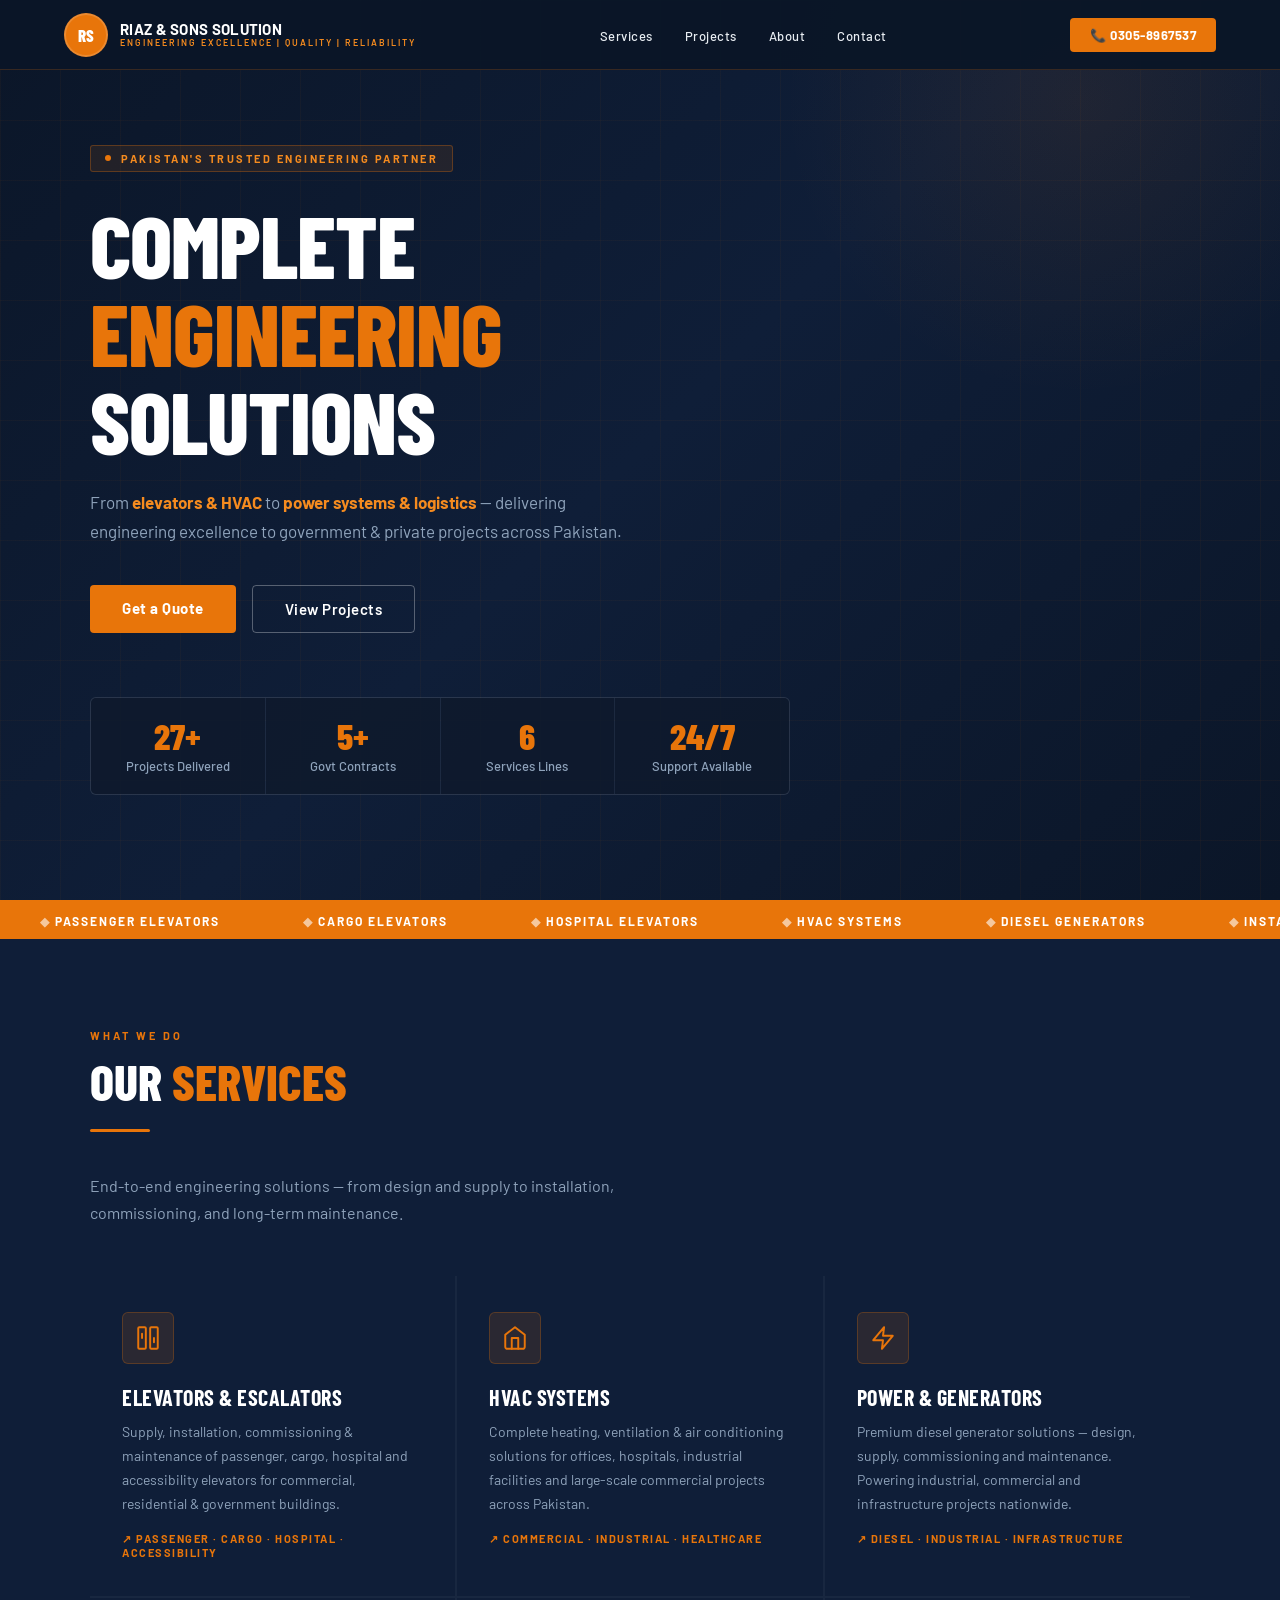
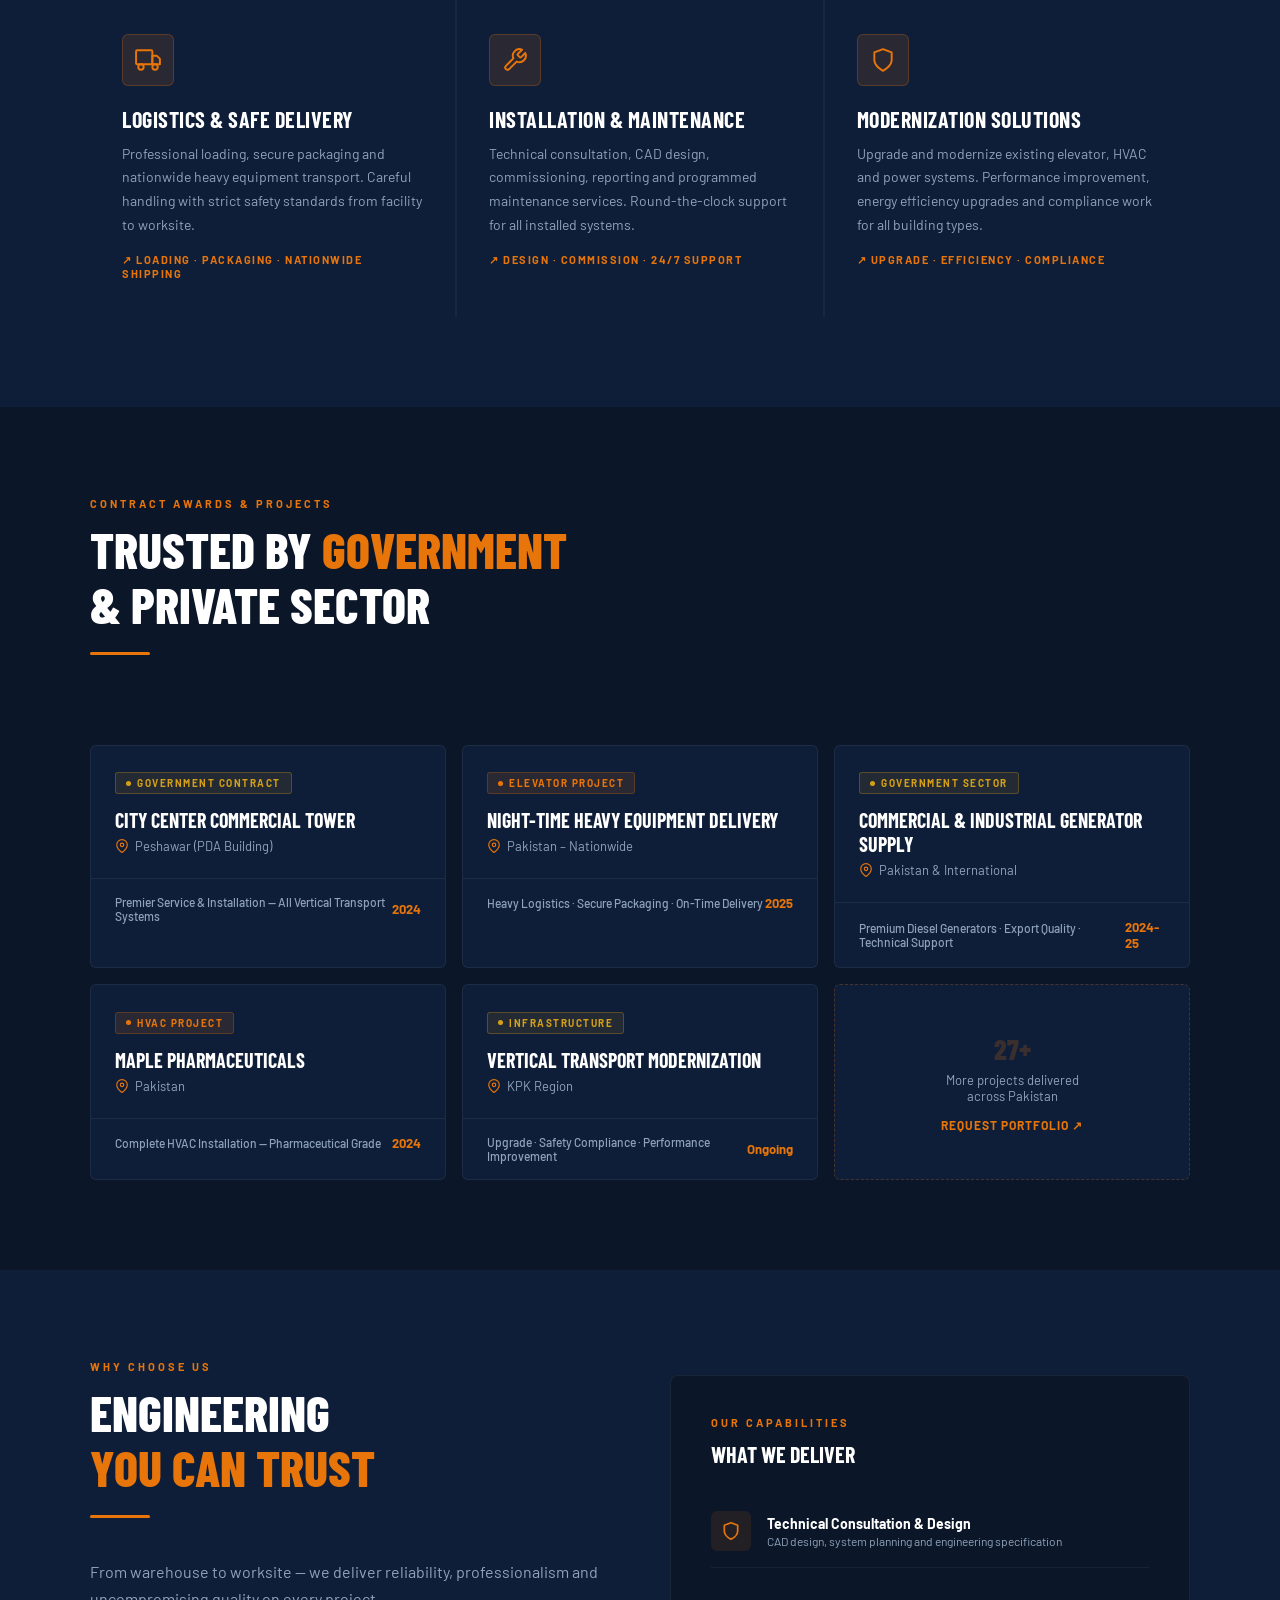
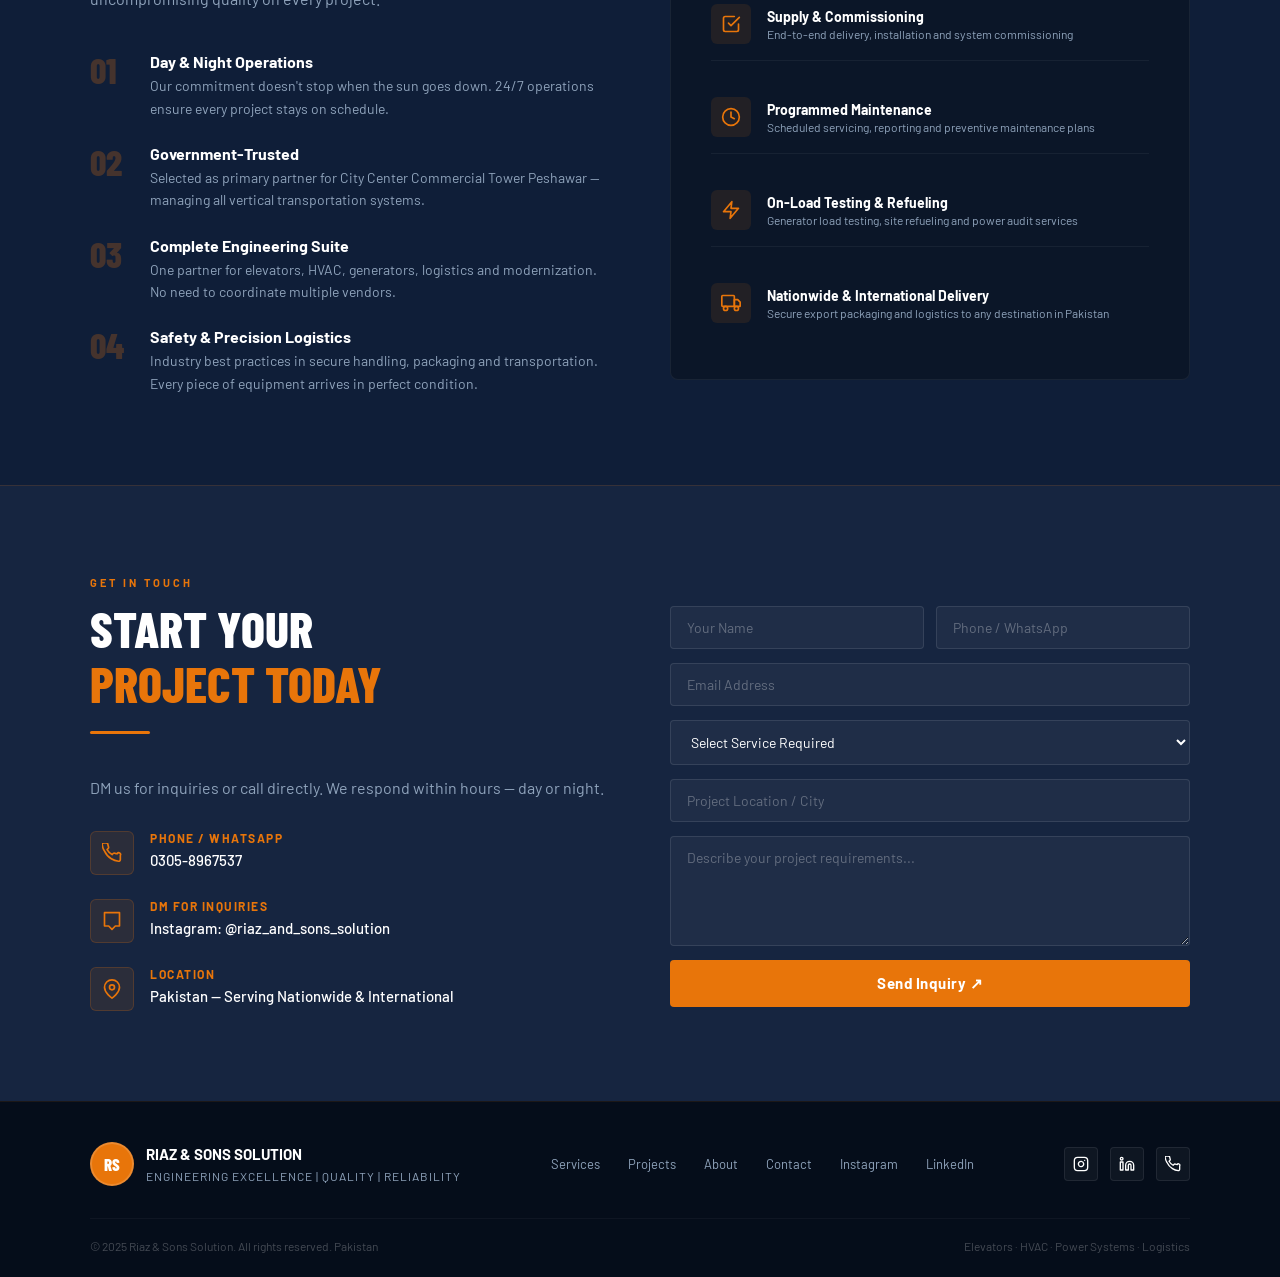
==== index.html @ 320b6753 "Initial deploy - Riaz & Sons Solution website" ====
<!DOCTYPE html>
<html lang="en">
<head>
<meta charset="UTF-8">
<meta name="viewport" content="width=device-width, initial-scale=1.0">
<title>Riaz & Sons Solution – Engineering Excellence</title>
<link href="https://fonts.googleapis.com/css2?family=Barlow:wght@400;500;600;700;800;900&family=Barlow+Condensed:wght@600;700;800&display=swap" rel="stylesheet">
<style>
*{margin:0;padding:0;box-sizing:border-box}
:root{
  --navy:#0B1628;
  --navy2:#0F1E38;
  --navy3:#162540;
  --orange:#E8750A;
  --orange2:#F58B1F;
  --gold:#D4A017;
  --white:#FFFFFF;
  --lightgray:#E8EDF2;
  --textgray:#8FA3BB;
}
html{scroll-behavior:smooth}
body{font-family:'Barlow',sans-serif;background:var(--navy);color:var(--white);overflow-x:hidden}

/* NAV */
nav{position:fixed;top:0;left:0;right:0;z-index:999;background:rgba(11,22,40,0.97);border-bottom:1px solid rgba(232,117,10,0.2);display:flex;align-items:center;justify-content:space-between;padding:0 5%;height:70px}
.nav-logo{display:flex;align-items:center;gap:12px;text-decoration:none}
.rs-badge{width:44px;height:44px;border-radius:50%;background:var(--orange);display:flex;align-items:center;justify-content:center;font-family:'Barlow Condensed',sans-serif;font-weight:800;font-size:17px;color:#fff;letter-spacing:0.5px;flex-shrink:0;border:2px solid rgba(255,255,255,0.15)}
.nav-brand{line-height:1.2}
.nav-brand span:first-child{display:block;font-size:15px;font-weight:700;color:#fff;letter-spacing:0.3px}
.nav-brand span:last-child{display:block;font-size:9px;color:var(--orange2);letter-spacing:2px;font-weight:600}
.nav-links{display:flex;gap:32px;list-style:none}
.nav-links a{color:var(--lightgray);text-decoration:none;font-size:13px;font-weight:500;letter-spacing:0.5px;transition:color 0.2s}
.nav-links a:hover{color:var(--orange2)}
.nav-cta{background:var(--orange);color:#fff;padding:9px 20px;border-radius:4px;font-size:13px;font-weight:700;text-decoration:none;letter-spacing:0.5px;transition:background 0.2s}
.nav-cta:hover{background:var(--orange2)}

/* HERO */
.hero{min-height:100vh;background:linear-gradient(135deg,#0B1628 0%,#0F1E38 50%,#0B1628 100%);display:flex;flex-direction:column;justify-content:center;padding:100px 5% 60px;position:relative;overflow:hidden}
.hero-grid-bg{position:absolute;inset:0;background-image:linear-gradient(rgba(232,117,10,0.04) 1px,transparent 1px),linear-gradient(90deg,rgba(232,117,10,0.04) 1px,transparent 1px);background-size:60px 60px;pointer-events:none}
.hero-glow{position:absolute;top:-200px;right:-100px;width:600px;height:600px;background:radial-gradient(circle,rgba(232,117,10,0.08) 0%,transparent 70%);pointer-events:none}
.hero-content{position:relative;max-width:1100px;margin:0 auto;width:100%}
.hero-eyebrow{display:inline-flex;align-items:center;gap:10px;background:rgba(232,117,10,0.1);border:1px solid rgba(232,117,10,0.3);padding:6px 14px;border-radius:3px;margin-bottom:28px}
.hero-eyebrow span{font-size:11px;font-weight:700;color:var(--orange2);letter-spacing:2.5px;text-transform:uppercase}
.hero-dot{width:6px;height:6px;background:var(--orange);border-radius:50%;animation:pulse 2s infinite}
@keyframes pulse{0%,100%{opacity:1}50%{opacity:0.4}}
.hero h1{font-family:'Barlow Condensed',sans-serif;font-size:clamp(48px,7vw,88px);font-weight:800;line-height:1.0;letter-spacing:-1px;text-transform:uppercase;margin-bottom:8px}
.hero h1 .line1{display:block;color:#fff}
.hero h1 .line2{display:block;color:var(--orange)}
.hero h1 .line3{display:block;color:#fff}
.hero-sub{font-size:17px;color:var(--textgray);max-width:560px;margin:24px 0 40px;line-height:1.7;font-weight:400}
.hero-sub strong{color:var(--orange2)}
.hero-btns{display:flex;gap:16px;flex-wrap:wrap;margin-bottom:64px}
.btn-primary{background:var(--orange);color:#fff;padding:14px 32px;font-size:15px;font-weight:700;text-decoration:none;border-radius:4px;letter-spacing:0.5px;transition:all 0.2s;display:inline-block}
.btn-primary:hover{background:var(--orange2);transform:translateY(-1px)}
.btn-outline{border:1.5px solid rgba(255,255,255,0.3);color:#fff;padding:14px 32px;font-size:15px;font-weight:600;text-decoration:none;border-radius:4px;letter-spacing:0.5px;transition:all 0.2s;display:inline-block}
.btn-outline:hover{border-color:var(--orange);color:var(--orange)}
.hero-stats{display:grid;grid-template-columns:repeat(4,1fr);gap:1px;background:rgba(255,255,255,0.06);border:1px solid rgba(255,255,255,0.06);border-radius:6px;overflow:hidden;max-width:700px}
.stat-box{background:rgba(11,22,40,0.8);padding:20px 24px;text-align:center}
.stat-num{font-family:'Barlow Condensed',sans-serif;font-size:36px;font-weight:800;color:var(--orange);line-height:1}
.stat-unit{font-size:13px;color:var(--textgray);margin-top:4px;font-weight:500}

/* TICKER */
.ticker{background:var(--orange);padding:10px 0;overflow:hidden;white-space:nowrap}
.ticker-inner{display:inline-block;animation:ticker 30s linear infinite}
.ticker-inner span{font-size:12px;font-weight:700;letter-spacing:2px;text-transform:uppercase;color:#fff;padding:0 40px}
.ticker-inner span::before{content:"◆ ";opacity:0.6}
@keyframes ticker{0%{transform:translateX(0)}100%{transform:translateX(-50%)}}

/* SECTION COMMON */
section{padding:90px 5%}
.section-inner{max-width:1100px;margin:0 auto}
.section-label{font-size:11px;font-weight:700;letter-spacing:3px;color:var(--orange);text-transform:uppercase;margin-bottom:12px}
.section-title{font-family:'Barlow Condensed',sans-serif;font-size:clamp(32px,4vw,50px);font-weight:800;text-transform:uppercase;color:#fff;line-height:1.1;margin-bottom:16px}
.section-title .accent{color:var(--orange)}
.section-desc{font-size:16px;color:var(--textgray);max-width:600px;line-height:1.7}
.divider{width:60px;height:3px;background:var(--orange);border-radius:2px;margin:20px 0 40px}

/* SERVICES */
.services-bg{background:var(--navy2)}
.services-grid{display:grid;grid-template-columns:repeat(auto-fit,minmax(300px,1fr));gap:2px;background:rgba(255,255,255,0.04);margin-top:50px}
.service-card{background:var(--navy2);padding:36px 32px;transition:background 0.25s;cursor:default;position:relative;overflow:hidden}
.service-card::before{content:'';position:absolute;top:0;left:0;width:3px;height:100%;background:var(--orange);transform:scaleY(0);transition:transform 0.25s;transform-origin:bottom}
.service-card:hover::before{transform:scaleY(1)}
.service-card:hover{background:var(--navy3)}
.service-icon{width:52px;height:52px;background:rgba(232,117,10,0.12);border:1px solid rgba(232,117,10,0.25);border-radius:6px;display:flex;align-items:center;justify-content:center;margin-bottom:20px}
.service-icon svg{width:26px;height:26px;stroke:var(--orange);fill:none;stroke-width:1.8;stroke-linecap:round;stroke-linejoin:round}
.service-card h3{font-family:'Barlow Condensed',sans-serif;font-size:22px;font-weight:700;color:#fff;text-transform:uppercase;margin-bottom:10px;letter-spacing:0.5px}
.service-card p{font-size:14px;color:var(--textgray);line-height:1.7}
.service-tag{display:inline-block;margin-top:16px;font-size:11px;font-weight:700;color:var(--orange);letter-spacing:1.5px;text-transform:uppercase}

/* PROJECTS / TENDERS */
.projects-bg{background:var(--navy)}
.projects-header{display:flex;justify-content:space-between;align-items:flex-end;margin-bottom:50px;flex-wrap:gap}
.projects-grid{display:grid;grid-template-columns:repeat(auto-fit,minmax(320px,1fr));gap:16px}
.project-card{background:var(--navy2);border:1px solid rgba(255,255,255,0.06);border-radius:6px;overflow:hidden;transition:border-color 0.2s,transform 0.2s}
.project-card:hover{border-color:rgba(232,117,10,0.4);transform:translateY(-2px)}
.project-card-top{padding:24px;border-bottom:1px solid rgba(255,255,255,0.06)}
.project-badge{display:inline-flex;align-items:center;gap:6px;background:rgba(232,117,10,0.12);border:1px solid rgba(232,117,10,0.25);padding:4px 10px;border-radius:3px;font-size:10px;font-weight:700;color:var(--orange);letter-spacing:1.5px;text-transform:uppercase;margin-bottom:14px}
.project-badge.gov{background:rgba(212,160,23,0.1);border-color:rgba(212,160,23,0.3);color:var(--gold)}
.project-dot{width:5px;height:5px;background:currentColor;border-radius:50%}
.project-card h3{font-family:'Barlow Condensed',sans-serif;font-size:20px;font-weight:700;color:#fff;text-transform:uppercase;line-height:1.2;margin-bottom:6px}
.project-card .location{font-size:13px;color:var(--textgray);display:flex;align-items:center;gap:6px}
.project-card-bottom{padding:16px 24px;display:flex;justify-content:space-between;align-items:center}
.project-type{font-size:12px;color:var(--textgray);font-weight:500}
.project-year{font-size:13px;font-weight:700;color:var(--orange)}

/* WHY */
.why-bg{background:var(--navy2)}
.why-grid{display:grid;grid-template-columns:1fr 1fr;gap:60px;align-items:center}
.why-left .big-number{font-family:'Barlow Condensed',sans-serif;font-size:140px;font-weight:900;color:var(--orange);opacity:0.08;line-height:1;position:absolute;top:-20px;left:-10px;user-select:none}
.why-left{position:relative}
.why-points{display:flex;flex-direction:column;gap:24px;margin-top:40px}
.why-point{display:flex;gap:16px;align-items:flex-start}
.why-point-num{font-family:'Barlow Condensed',sans-serif;font-size:36px;font-weight:800;color:rgba(232,117,10,0.25);line-height:1;min-width:44px}
.why-point-text h4{font-size:16px;font-weight:700;color:#fff;margin-bottom:4px}
.why-point-text p{font-size:14px;color:var(--textgray);line-height:1.6}
.why-right{background:var(--navy);border:1px solid rgba(255,255,255,0.06);border-radius:8px;padding:40px;display:flex;flex-direction:column;gap:20px}
.cert-row{display:flex;align-items:center;gap:16px;padding:16px 0;border-bottom:1px solid rgba(255,255,255,0.05)}
.cert-row:last-child{border-bottom:none}
.cert-icon{width:40px;height:40px;background:rgba(232,117,10,0.1);border-radius:6px;display:flex;align-items:center;justify-content:center;flex-shrink:0}
.cert-icon svg{width:20px;height:20px;stroke:var(--orange);fill:none;stroke-width:2;stroke-linecap:round;stroke-linejoin:round}
.cert-text h5{font-size:14px;font-weight:700;color:#fff}
.cert-text p{font-size:12px;color:var(--textgray);margin-top:2px}

/* CONTACT */
.contact-bg{background:var(--navy3);border-top:1px solid rgba(232,117,10,0.15)}
.contact-grid{display:grid;grid-template-columns:1fr 1fr;gap:60px}
.contact-info{display:flex;flex-direction:column;gap:24px;margin-top:30px}
.contact-row{display:flex;gap:16px;align-items:flex-start}
.contact-ico{width:44px;height:44px;background:rgba(232,117,10,0.1);border:1px solid rgba(232,117,10,0.2);border-radius:6px;display:flex;align-items:center;justify-content:center;flex-shrink:0}
.contact-ico svg{width:20px;height:20px;stroke:var(--orange);fill:none;stroke-width:2;stroke-linecap:round;stroke-linejoin:round}
.contact-row h5{font-size:12px;font-weight:700;color:var(--orange);letter-spacing:1.5px;text-transform:uppercase;margin-bottom:4px}
.contact-row p{font-size:15px;color:#fff;font-weight:500;line-height:1.5}
.contact-form{margin-top:30px;display:flex;flex-direction:column;gap:14px}
.contact-form input,.contact-form select,.contact-form textarea{background:rgba(255,255,255,0.04);border:1px solid rgba(255,255,255,0.1);border-radius:4px;padding:12px 16px;font-size:14px;color:#fff;font-family:'Barlow',sans-serif;width:100%;outline:none;transition:border-color 0.2s}
.contact-form input::placeholder,.contact-form textarea::placeholder{color:rgba(255,255,255,0.3)}
.contact-form input:focus,.contact-form textarea:focus,.contact-form select:focus{border-color:var(--orange)}
.contact-form select option{background:var(--navy2);color:#fff}
.contact-form textarea{resize:vertical;min-height:110px}
.contact-form button{background:var(--orange);color:#fff;border:none;padding:14px 28px;font-size:15px;font-weight:700;border-radius:4px;cursor:pointer;font-family:'Barlow',sans-serif;letter-spacing:0.5px;transition:background 0.2s}
.contact-form button:hover{background:var(--orange2)}

/* FOOTER */
footer{background:#050D1A;padding:40px 5% 24px;border-top:1px solid rgba(232,117,10,0.1)}
.footer-inner{max-width:1100px;margin:0 auto}
.footer-top{display:flex;justify-content:space-between;align-items:center;margin-bottom:32px;flex-wrap:wrap;gap:20px}
.footer-logo{display:flex;align-items:center;gap:12px}
.footer-tagline{font-size:12px;color:var(--textgray);margin-top:6px;letter-spacing:1px}
.footer-links{display:flex;gap:28px}
.footer-links a{color:var(--textgray);font-size:13px;text-decoration:none;transition:color 0.2s}
.footer-links a:hover{color:var(--orange)}
.footer-bottom{border-top:1px solid rgba(255,255,255,0.04);padding-top:20px;display:flex;justify-content:space-between;align-items:center;flex-wrap:wrap;gap:10px}
.footer-bottom p{font-size:12px;color:rgba(255,255,255,0.25)}
.social-links{display:flex;gap:12px}
.social-link{width:34px;height:34px;background:rgba(255,255,255,0.04);border:1px solid rgba(255,255,255,0.08);border-radius:4px;display:flex;align-items:center;justify-content:center;text-decoration:none;transition:border-color 0.2s,background 0.2s}
.social-link:hover{border-color:var(--orange);background:rgba(232,117,10,0.1)}
.social-link svg{width:16px;height:16px;stroke:#fff;fill:none;stroke-width:2;stroke-linecap:round;stroke-linejoin:round}

@media(max-width:768px){
  .nav-links{display:none}
  .hero-stats{grid-template-columns:repeat(2,1fr)}
  .why-grid,.contact-grid{grid-template-columns:1fr}
  .footer-top{flex-direction:column;text-align:center}
  .footer-links{flex-wrap:wrap;justify-content:center}
}
</style>
</head>
<body>

<!-- NAV -->
<nav>
  <a href="#" class="nav-logo">
    <div class="rs-badge">RS</div>
    <div class="nav-brand">
      <span>RIAZ &amp; SONS SOLUTION</span>
      <span>ENGINEERING EXCELLENCE | QUALITY | RELIABILITY</span>
    </div>
  </a>
  <ul class="nav-links">
    <li><a href="#services">Services</a></li>
    <li><a href="#projects">Projects</a></li>
    <li><a href="#about">About</a></li>
    <li><a href="#contact">Contact</a></li>
  </ul>
  <a href="tel:03058967537" class="nav-cta">📞 0305-8967537</a>
</nav>

<!-- HERO -->
<section class="hero">
  <div class="hero-grid-bg"></div>
  <div class="hero-glow"></div>
  <div class="hero-content">
    <div class="hero-eyebrow">
      <div class="hero-dot"></div>
      <span>Pakistan's Trusted Engineering Partner</span>
    </div>
    <h1>
      <span class="line1">Complete</span>
      <span class="line2">Engineering</span>
      <span class="line3">Solutions</span>
    </h1>
    <p class="hero-sub">
      From <strong>elevators & HVAC</strong> to <strong>power systems & logistics</strong> — delivering engineering excellence to government & private projects across Pakistan.
    </p>
    <div class="hero-btns">
      <a href="#contact" class="btn-primary">Get a Quote</a>
      <a href="#projects" class="btn-outline">View Projects</a>
    </div>
    <div class="hero-stats">
      <div class="stat-box">
        <div class="stat-num">27+</div>
        <div class="stat-unit">Projects Delivered</div>
      </div>
      <div class="stat-box">
        <div class="stat-num">5+</div>
        <div class="stat-unit">Govt Contracts</div>
      </div>
      <div class="stat-box">
        <div class="stat-num">6</div>
        <div class="stat-unit">Services Lines</div>
      </div>
      <div class="stat-box">
        <div class="stat-num">24/7</div>
        <div class="stat-unit">Support Available</div>
      </div>
    </div>
  </div>
</section>

<!-- TICKER -->
<div class="ticker">
  <div class="ticker-inner">
    <span>Passenger Elevators</span>
    <span>Cargo Elevators</span>
    <span>Hospital Elevators</span>
    <span>HVAC Systems</span>
    <span>Diesel Generators</span>
    <span>Installation & Maintenance</span>
    <span>Modernization Solutions</span>
    <span>Nationwide Delivery</span>
    <span>Government Projects</span>
    <span>Passenger Elevators</span>
    <span>Cargo Elevators</span>
    <span>Hospital Elevators</span>
    <span>HVAC Systems</span>
    <span>Diesel Generators</span>
    <span>Installation & Maintenance</span>
    <span>Modernization Solutions</span>
    <span>Nationwide Delivery</span>
    <span>Government Projects</span>
  </div>
</div>

<!-- SERVICES -->
<section class="services-bg" id="services">
  <div class="section-inner">
    <div class="section-label">What We Do</div>
    <h2 class="section-title">Our <span class="accent">Services</span></h2>
    <div class="divider"></div>
    <p class="section-desc">End-to-end engineering solutions — from design and supply to installation, commissioning, and long-term maintenance.</p>

    <div class="services-grid">
      <div class="service-card">
        <div class="service-icon">
          <svg viewBox="0 0 24 24"><rect x="3" y="2" width="7" height="20" rx="1"/><rect x="14" y="2" width="7" height="20" rx="1"/><line x1="6.5" y1="12" x2="6.5" y2="8"/><line x1="17.5" y1="12" x2="17.5" y2="16"/></svg>
        </div>
        <h3>Elevators & Escalators</h3>
        <p>Supply, installation, commissioning & maintenance of passenger, cargo, hospital and accessibility elevators for commercial, residential & government buildings.</p>
        <span class="service-tag">↗ Passenger · Cargo · Hospital · Accessibility</span>
      </div>
      <div class="service-card">
        <div class="service-icon">
          <svg viewBox="0 0 24 24"><path d="M3 9l9-7 9 7v11a2 2 0 01-2 2H5a2 2 0 01-2-2z"/><polyline points="9 22 9 12 15 12 15 22"/></svg>
        </div>
        <h3>HVAC Systems</h3>
        <p>Complete heating, ventilation & air conditioning solutions for offices, hospitals, industrial facilities and large-scale commercial projects across Pakistan.</p>
        <span class="service-tag">↗ Commercial · Industrial · Healthcare</span>
      </div>
      <div class="service-card">
        <div class="service-icon">
          <svg viewBox="0 0 24 24"><polygon points="13 2 3 14 12 14 11 22 21 10 12 10 13 2"/></svg>
        </div>
        <h3>Power & Generators</h3>
        <p>Premium diesel generator solutions — design, supply, commissioning and maintenance. Powering industrial, commercial and infrastructure projects nationwide.</p>
        <span class="service-tag">↗ Diesel · Industrial · Infrastructure</span>
      </div>
      <div class="service-card">
        <div class="service-icon">
          <svg viewBox="0 0 24 24"><rect x="1" y="3" width="15" height="13" rx="1"/><path d="M16 8h4l3 3v5h-7z"/><circle cx="5.5" cy="18.5" r="2.5"/><circle cx="18.5" cy="18.5" r="2.5"/></svg>
        </div>
        <h3>Logistics & Safe Delivery</h3>
        <p>Professional loading, secure packaging and nationwide heavy equipment transport. Careful handling with strict safety standards from facility to worksite.</p>
        <span class="service-tag">↗ Loading · Packaging · Nationwide Shipping</span>
      </div>
      <div class="service-card">
        <div class="service-icon">
          <svg viewBox="0 0 24 24"><path d="M14.7 6.3a1 1 0 000 1.4l1.6 1.6a1 1 0 001.4 0l3.77-3.77a6 6 0 01-7.94 7.94l-6.91 6.91a2.12 2.12 0 01-3-3l6.91-6.91a6 6 0 017.94-7.94l-3.76 3.76z"/></svg>
        </div>
        <h3>Installation & Maintenance</h3>
        <p>Technical consultation, CAD design, commissioning, reporting and programmed maintenance services. Round-the-clock support for all installed systems.</p>
        <span class="service-tag">↗ Design · Commission · 24/7 Support</span>
      </div>
      <div class="service-card">
        <div class="service-icon">
          <svg viewBox="0 0 24 24"><path d="M12 22s8-4 8-10V5l-8-3-8 3v7c0 6 8 10 8 10z"/></svg>
        </div>
        <h3>Modernization Solutions</h3>
        <p>Upgrade and modernize existing elevator, HVAC and power systems. Performance improvement, energy efficiency upgrades and compliance work for all building types.</p>
        <span class="service-tag">↗ Upgrade · Efficiency · Compliance</span>
      </div>
    </div>
  </div>
</section>

<!-- PROJECTS / CONTRACT AWARDS -->
<section class="projects-bg" id="projects">
  <div class="section-inner">
    <div class="projects-header">
      <div>
        <div class="section-label">Contract Awards & Projects</div>
        <h2 class="section-title">Trusted by <span class="accent">Government</span><br>& Private Sector</h2>
        <div class="divider"></div>
      </div>
    </div>

    <div class="projects-grid">
      <div class="project-card">
        <div class="project-card-top">
          <div class="project-badge gov"><div class="project-dot"></div>Government Contract</div>
          <h3>City Center Commercial Tower</h3>
          <div class="location">
            <svg width="14" height="14" viewBox="0 0 24 24" fill="none" stroke="currentColor" stroke-width="2" style="stroke:var(--orange)"><path d="M21 10c0 7-9 13-9 13s-9-6-9-13a9 9 0 0118 0z"/><circle cx="12" cy="10" r="3"/></svg>
            Peshawar (PDA Building)
          </div>
        </div>
        <div class="project-card-bottom">
          <div class="project-type">Premier Service & Installation — All Vertical Transport Systems</div>
          <div class="project-year">2024</div>
        </div>
      </div>

      <div class="project-card">
        <div class="project-card-top">
          <div class="project-badge"><div class="project-dot"></div>Elevator Project</div>
          <h3>Night-Time Heavy Equipment Delivery</h3>
          <div class="location">
            <svg width="14" height="14" viewBox="0 0 24 24" fill="none" stroke="currentColor" stroke-width="2" style="stroke:var(--orange)"><path d="M21 10c0 7-9 13-9 13s-9-6-9-13a9 9 0 0118 0z"/><circle cx="12" cy="10" r="3"/></svg>
            Pakistan – Nationwide
          </div>
        </div>
        <div class="project-card-bottom">
          <div class="project-type">Heavy Logistics · Secure Packaging · On-Time Delivery</div>
          <div class="project-year">2025</div>
        </div>
      </div>

      <div class="project-card">
        <div class="project-card-top">
          <div class="project-badge gov"><div class="project-dot"></div>Government Sector</div>
          <h3>Commercial & Industrial Generator Supply</h3>
          <div class="location">
            <svg width="14" height="14" viewBox="0 0 24 24" fill="none" stroke="currentColor" stroke-width="2" style="stroke:var(--orange)"><path d="M21 10c0 7-9 13-9 13s-9-6-9-13a9 9 0 0118 0z"/><circle cx="12" cy="10" r="3"/></svg>
            Pakistan & International
          </div>
        </div>
        <div class="project-card-bottom">
          <div class="project-type">Premium Diesel Generators · Export Quality · Technical Support</div>
          <div class="project-year">2024-25</div>
        </div>
      </div>

      <div class="project-card">
        <div class="project-card-top">
          <div class="project-badge"><div class="project-dot"></div>HVAC Project</div>
          <h3>Maple Pharmaceuticals</h3>
          <div class="location">
            <svg width="14" height="14" viewBox="0 0 24 24" fill="none" stroke="currentColor" stroke-width="2" style="stroke:var(--orange)"><path d="M21 10c0 7-9 13-9 13s-9-6-9-13a9 9 0 0118 0z"/><circle cx="12" cy="10" r="3"/></svg>
            Pakistan
          </div>
        </div>
        <div class="project-card-bottom">
          <div class="project-type">Complete HVAC Installation — Pharmaceutical Grade</div>
          <div class="project-year">2024</div>
        </div>
      </div>

      <div class="project-card">
        <div class="project-card-top">
          <div class="project-badge gov"><div class="project-dot"></div>Infrastructure</div>
          <h3>Vertical Transport Modernization</h3>
          <div class="location">
            <svg width="14" height="14" viewBox="0 0 24 24" fill="none" stroke="currentColor" stroke-width="2" style="stroke:var(--orange)"><path d="M21 10c0 7-9 13-9 13s-9-6-9-13a9 9 0 0118 0z"/><circle cx="12" cy="10" r="3"/></svg>
            KPK Region
          </div>
        </div>
        <div class="project-card-bottom">
          <div class="project-type">Upgrade · Safety Compliance · Performance Improvement</div>
          <div class="project-year">Ongoing</div>
        </div>
      </div>

      <div class="project-card" style="border:1px dashed rgba(232,117,10,0.25);display:flex;align-items:center;justify-content:center;min-height:160px">
        <div style="text-align:center;padding:30px">
          <div style="font-size:28px;font-weight:800;color:rgba(232,117,10,0.2);font-family:'Barlow Condensed',sans-serif">27+</div>
          <div style="font-size:13px;color:var(--textgray);margin-top:6px">More projects delivered<br>across Pakistan</div>
          <a href="#contact" style="display:inline-block;margin-top:14px;font-size:12px;font-weight:700;color:var(--orange);letter-spacing:1px;text-transform:uppercase;text-decoration:none">Request Portfolio ↗</a>
        </div>
      </div>
    </div>
  </div>
</section>

<!-- WHY US -->
<section class="why-bg" id="about">
  <div class="section-inner">
    <div class="why-grid">
      <div class="why-left">
        <div class="section-label">Why Choose Us</div>
        <h2 class="section-title">Engineering<br><span class="accent">You Can Trust</span></h2>
        <div class="divider"></div>
        <p class="section-desc">From warehouse to worksite — we deliver reliability, professionalism and uncompromising quality on every project.</p>
        <div class="why-points">
          <div class="why-point">
            <div class="why-point-num">01</div>
            <div class="why-point-text">
              <h4>Day & Night Operations</h4>
              <p>Our commitment doesn't stop when the sun goes down. 24/7 operations ensure every project stays on schedule.</p>
            </div>
          </div>
          <div class="why-point">
            <div class="why-point-num">02</div>
            <div class="why-point-text">
              <h4>Government-Trusted</h4>
              <p>Selected as primary partner for City Center Commercial Tower Peshawar — managing all vertical transportation systems.</p>
            </div>
          </div>
          <div class="why-point">
            <div class="why-point-num">03</div>
            <div class="why-point-text">
              <h4>Complete Engineering Suite</h4>
              <p>One partner for elevators, HVAC, generators, logistics and modernization. No need to coordinate multiple vendors.</p>
            </div>
          </div>
          <div class="why-point">
            <div class="why-point-num">04</div>
            <div class="why-point-text">
              <h4>Safety & Precision Logistics</h4>
              <p>Industry best practices in secure handling, packaging and transportation. Every piece of equipment arrives in perfect condition.</p>
            </div>
          </div>
        </div>
      </div>
      <div class="why-right">
        <div style="margin-bottom:8px">
          <div class="section-label">Our Capabilities</div>
          <h3 style="font-family:'Barlow Condensed',sans-serif;font-size:22px;font-weight:700;color:#fff;text-transform:uppercase;margin-top:6px">What We Deliver</h3>
        </div>
        <div class="cert-row">
          <div class="cert-icon">
            <svg viewBox="0 0 24 24"><path d="M12 22s8-4 8-10V5l-8-3-8 3v7c0 6 8 10 8 10z"/></svg>
          </div>
          <div class="cert-text">
            <h5>Technical Consultation & Design</h5>
            <p>CAD design, system planning and engineering specification</p>
          </div>
        </div>
        <div class="cert-row">
          <div class="cert-icon">
            <svg viewBox="0 0 24 24"><polyline points="9 11 12 14 22 4"/><path d="M21 12v7a2 2 0 01-2 2H5a2 2 0 01-2-2V5a2 2 0 012-2h11"/></svg>
          </div>
          <div class="cert-text">
            <h5>Supply & Commissioning</h5>
            <p>End-to-end delivery, installation and system commissioning</p>
          </div>
        </div>
        <div class="cert-row">
          <div class="cert-icon">
            <svg viewBox="0 0 24 24"><circle cx="12" cy="12" r="10"/><polyline points="12 6 12 12 16 14"/></svg>
          </div>
          <div class="cert-text">
            <h5>Programmed Maintenance</h5>
            <p>Scheduled servicing, reporting and preventive maintenance plans</p>
          </div>
        </div>
        <div class="cert-row">
          <div class="cert-icon">
            <svg viewBox="0 0 24 24"><polygon points="13 2 3 14 12 14 11 22 21 10 12 10 13 2"/></svg>
          </div>
          <div class="cert-text">
            <h5>On-Load Testing & Refueling</h5>
            <p>Generator load testing, site refueling and power audit services</p>
          </div>
        </div>
        <div class="cert-row">
          <div class="cert-icon">
            <svg viewBox="0 0 24 24"><rect x="1" y="3" width="15" height="13" rx="1"/><path d="M16 8h4l3 3v5h-7z"/><circle cx="5.5" cy="18.5" r="2.5"/><circle cx="18.5" cy="18.5" r="2.5"/></svg>
          </div>
          <div class="cert-text">
            <h5>Nationwide & International Delivery</h5>
            <p>Secure export packaging and logistics to any destination in Pakistan</p>
          </div>
        </div>
      </div>
    </div>
  </div>
</section>

<!-- CONTACT -->
<section class="contact-bg" id="contact">
  <div class="section-inner">
    <div class="contact-grid">
      <div>
        <div class="section-label">Get In Touch</div>
        <h2 class="section-title">Start Your<br><span class="accent">Project Today</span></h2>
        <div class="divider"></div>
        <p class="section-desc">DM us for inquiries or call directly. We respond within hours — day or night.</p>
        <div class="contact-info">
          <div class="contact-row">
            <div class="contact-ico">
              <svg viewBox="0 0 24 24"><path d="M22 16.92v3a2 2 0 01-2.18 2 19.79 19.79 0 01-8.63-3.07A19.5 19.5 0 013.07 9.8 19.79 19.79 0 01.08 1.18 2 2 0 012.06 0h3a2 2 0 012 1.72 12.84 12.84 0 00.7 2.81 2 2 0 01-.45 2.11L6.09 7.91a16 16 0 006 6l1.27-1.27a2 2 0 012.11-.45 12.84 12.84 0 002.81.7A2 2 0 0122 14.92v2z"/></svg>
            </div>
            <div>
              <h5>Phone / WhatsApp</h5>
              <p>0305-8967537</p>
            </div>
          </div>
          <div class="contact-row">
            <div class="contact-ico">
              <svg viewBox="0 0 24 24"><path d="M21 2H3v16h5l4 4 4-4h5z"/></svg>
            </div>
            <div>
              <h5>DM for Inquiries</h5>
              <p>Instagram: @riaz_and_sons_solution</p>
            </div>
          </div>
          <div class="contact-row">
            <div class="contact-ico">
              <svg viewBox="0 0 24 24"><path d="M21 10c0 7-9 13-9 13s-9-6-9-13a9 9 0 0118 0z"/><circle cx="12" cy="10" r="3"/></svg>
            </div>
            <div>
              <h5>Location</h5>
              <p>Pakistan — Serving Nationwide &amp; International</p>
            </div>
          </div>
        </div>
      </div>
      <div>
        <div class="contact-form">
          <div style="display:grid;grid-template-columns:1fr 1fr;gap:12px">
            <input type="text" placeholder="Your Name">
            <input type="tel" placeholder="Phone / WhatsApp">
          </div>
          <input type="email" placeholder="Email Address">
          <select>
            <option value="" disabled selected>Select Service Required</option>
            <option>Passenger Elevator</option>
            <option>Cargo Elevator</option>
            <option>Hospital Elevator</option>
            <option>Accessibility Solutions</option>
            <option>HVAC System</option>
            <option>Generator Supply</option>
            <option>Installation & Maintenance</option>
            <option>Modernization</option>
            <option>Logistics & Delivery</option>
            <option>Other</option>
          </select>
          <input type="text" placeholder="Project Location / City">
          <textarea placeholder="Describe your project requirements..."></textarea>
          <button type="button">Send Inquiry ↗</button>
        </div>
      </div>
    </div>
  </div>
</section>

<!-- FOOTER -->
<footer>
  <div class="footer-inner">
    <div class="footer-top">
      <div class="footer-logo">
        <div class="rs-badge">RS</div>
        <div>
          <div style="font-size:15px;font-weight:700;color:#fff">RIAZ &amp; SONS SOLUTION</div>
          <div class="footer-tagline">ENGINEERING EXCELLENCE | QUALITY | RELIABILITY</div>
        </div>
      </div>
      <div class="footer-links">
        <a href="#services">Services</a>
        <a href="#projects">Projects</a>
        <a href="#about">About</a>
        <a href="#contact">Contact</a>
        <a href="https://www.instagram.com/riaz_and_sons_solution/" target="_blank">Instagram</a>
        <a href="https://www.linkedin.com/company/riaz-sons-solution/" target="_blank">LinkedIn</a>
      </div>
      <div class="social-links">
        <a class="social-link" href="https://www.instagram.com/riaz_and_sons_solution/" target="_blank" aria-label="Instagram">
          <svg viewBox="0 0 24 24"><rect x="2" y="2" width="20" height="20" rx="5" ry="5"/><path d="M16 11.37A4 4 0 1112.63 8 4 4 0 0116 11.37z"/><line x1="17.5" y1="6.5" x2="17.51" y2="6.5"/></svg>
        </a>
        <a class="social-link" href="https://www.linkedin.com/company/riaz-sons-solution/" target="_blank" aria-label="LinkedIn">
          <svg viewBox="0 0 24 24"><path d="M16 8a6 6 0 016 6v7h-4v-7a2 2 0 00-2-2 2 2 0 00-2 2v7h-4v-7a6 6 0 016-6z"/><rect x="2" y="9" width="4" height="12"/><circle cx="4" cy="4" r="2"/></svg>
        </a>
        <a class="social-link" href="tel:03058967537" aria-label="Call us">
          <svg viewBox="0 0 24 24"><path d="M22 16.92v3a2 2 0 01-2.18 2 19.79 19.79 0 01-8.63-3.07A19.5 19.5 0 013.07 9.8 19.79 19.79 0 01.08 1.18 2 2 0 012.06 0h3a2 2 0 012 1.72 12.84 12.84 0 00.7 2.81 2 2 0 01-.45 2.11L6.09 7.91a16 16 0 006 6l1.27-1.27a2 2 0 012.11-.45 12.84 12.84 0 002.81.7A2 2 0 0122 14.92v2z"/></svg>
        </a>
      </div>
    </div>
    <div class="footer-bottom">
      <p>© 2025 Riaz & Sons Solution. All rights reserved. Pakistan</p>
      <p>Elevators · HVAC · Power Systems · Logistics</p>
    </div>
  </div>
</footer>

</body>
</html>
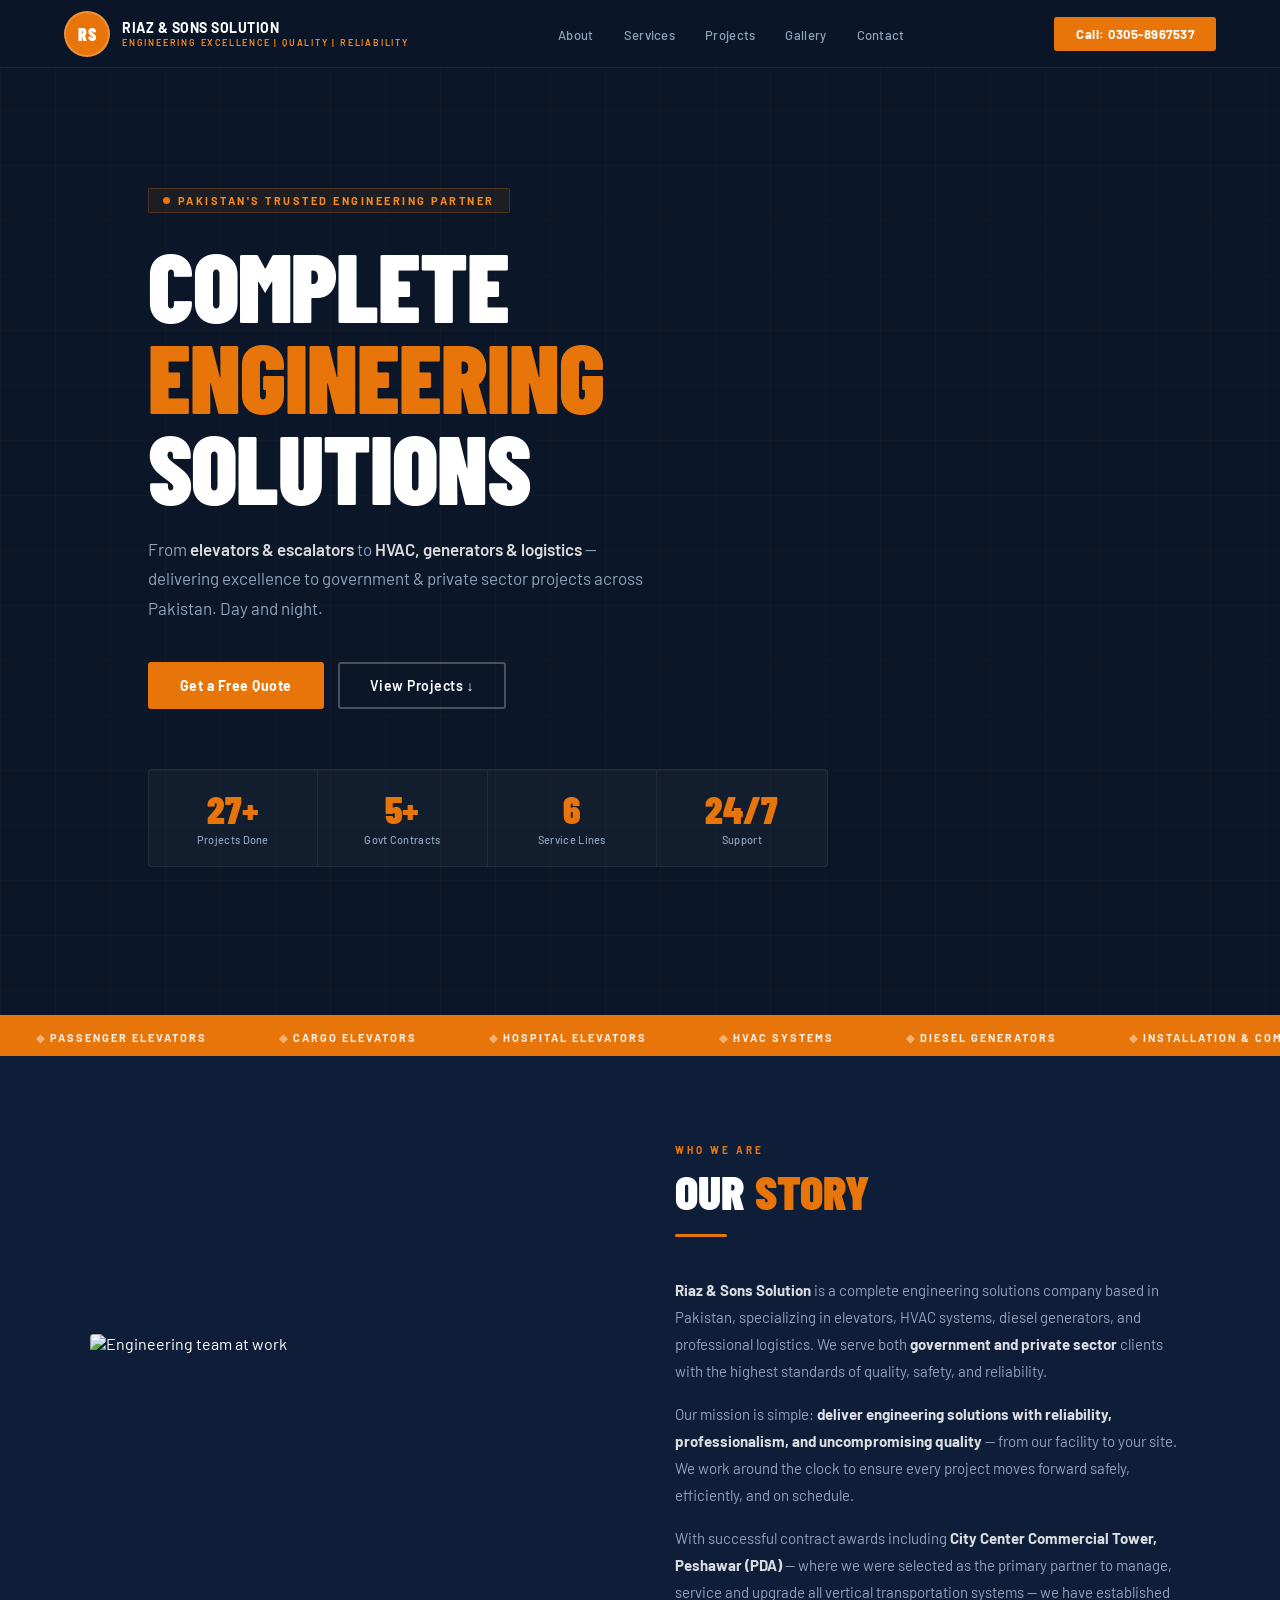
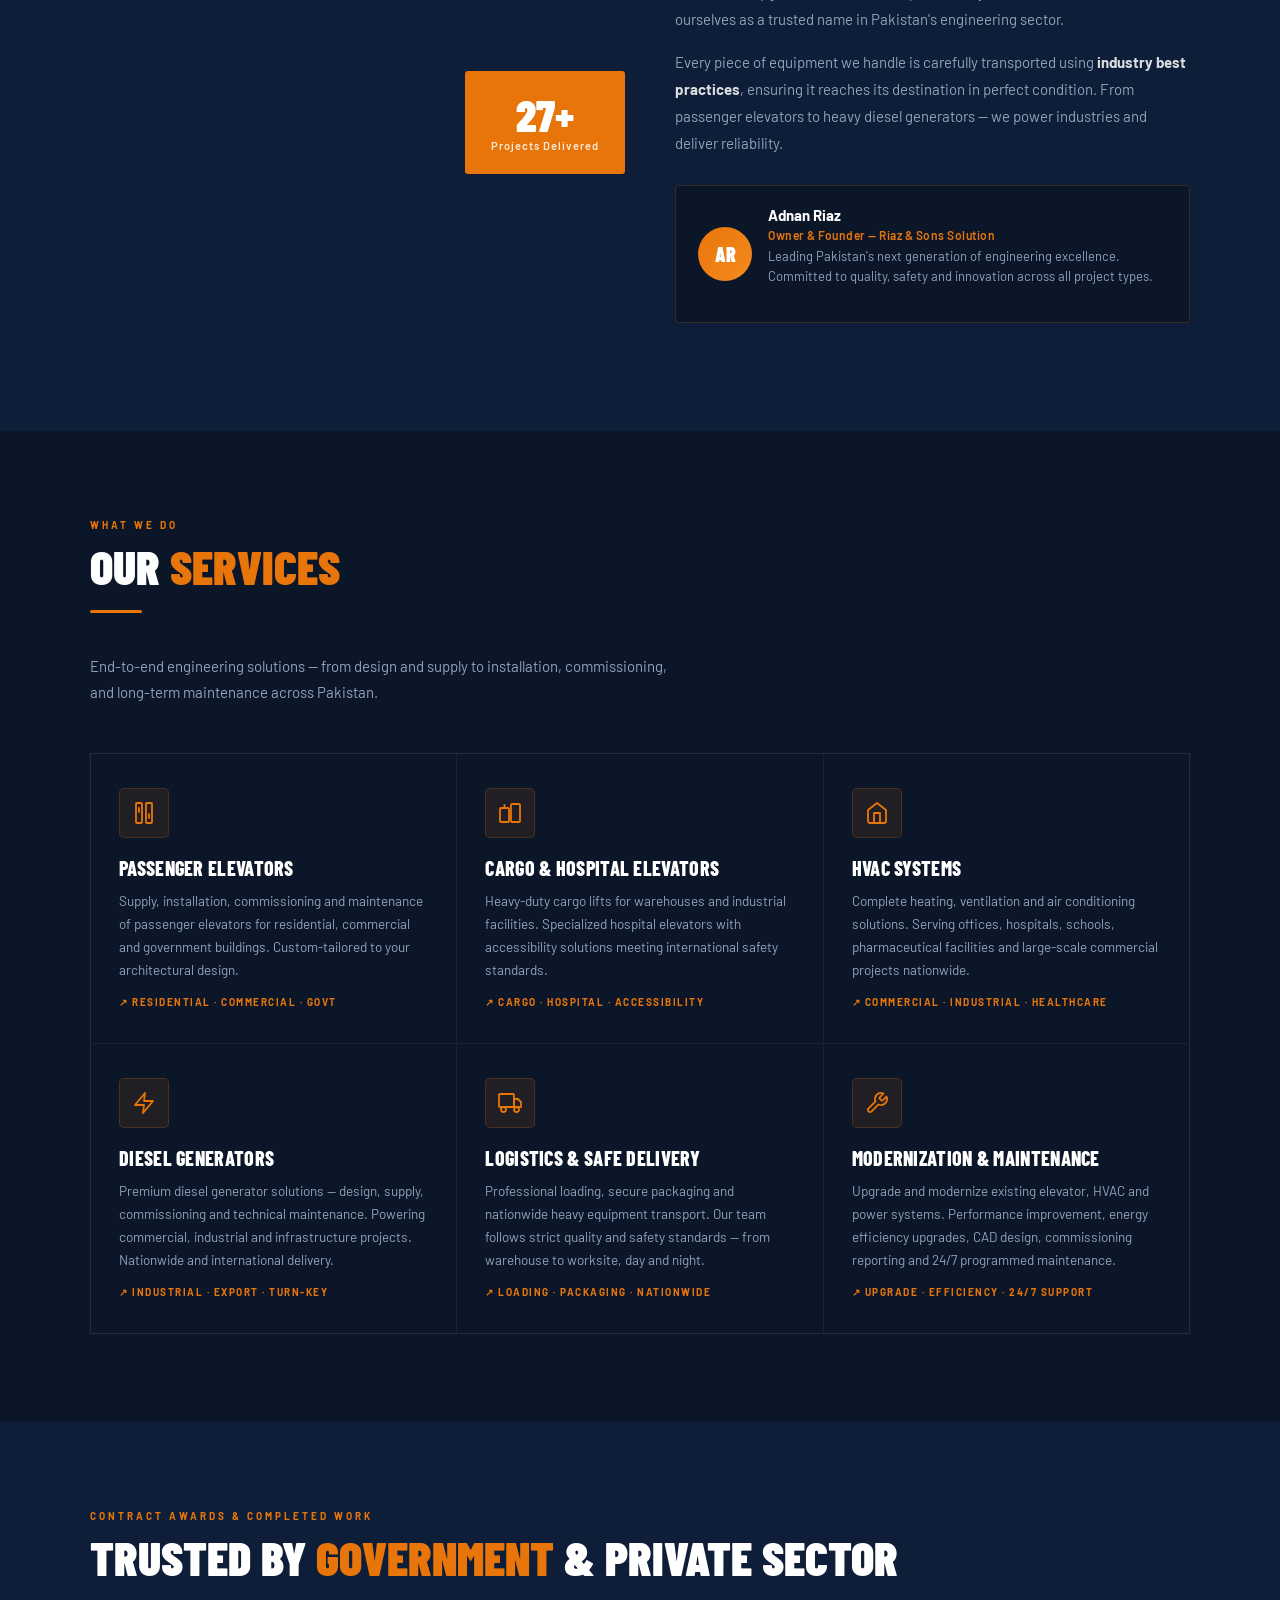
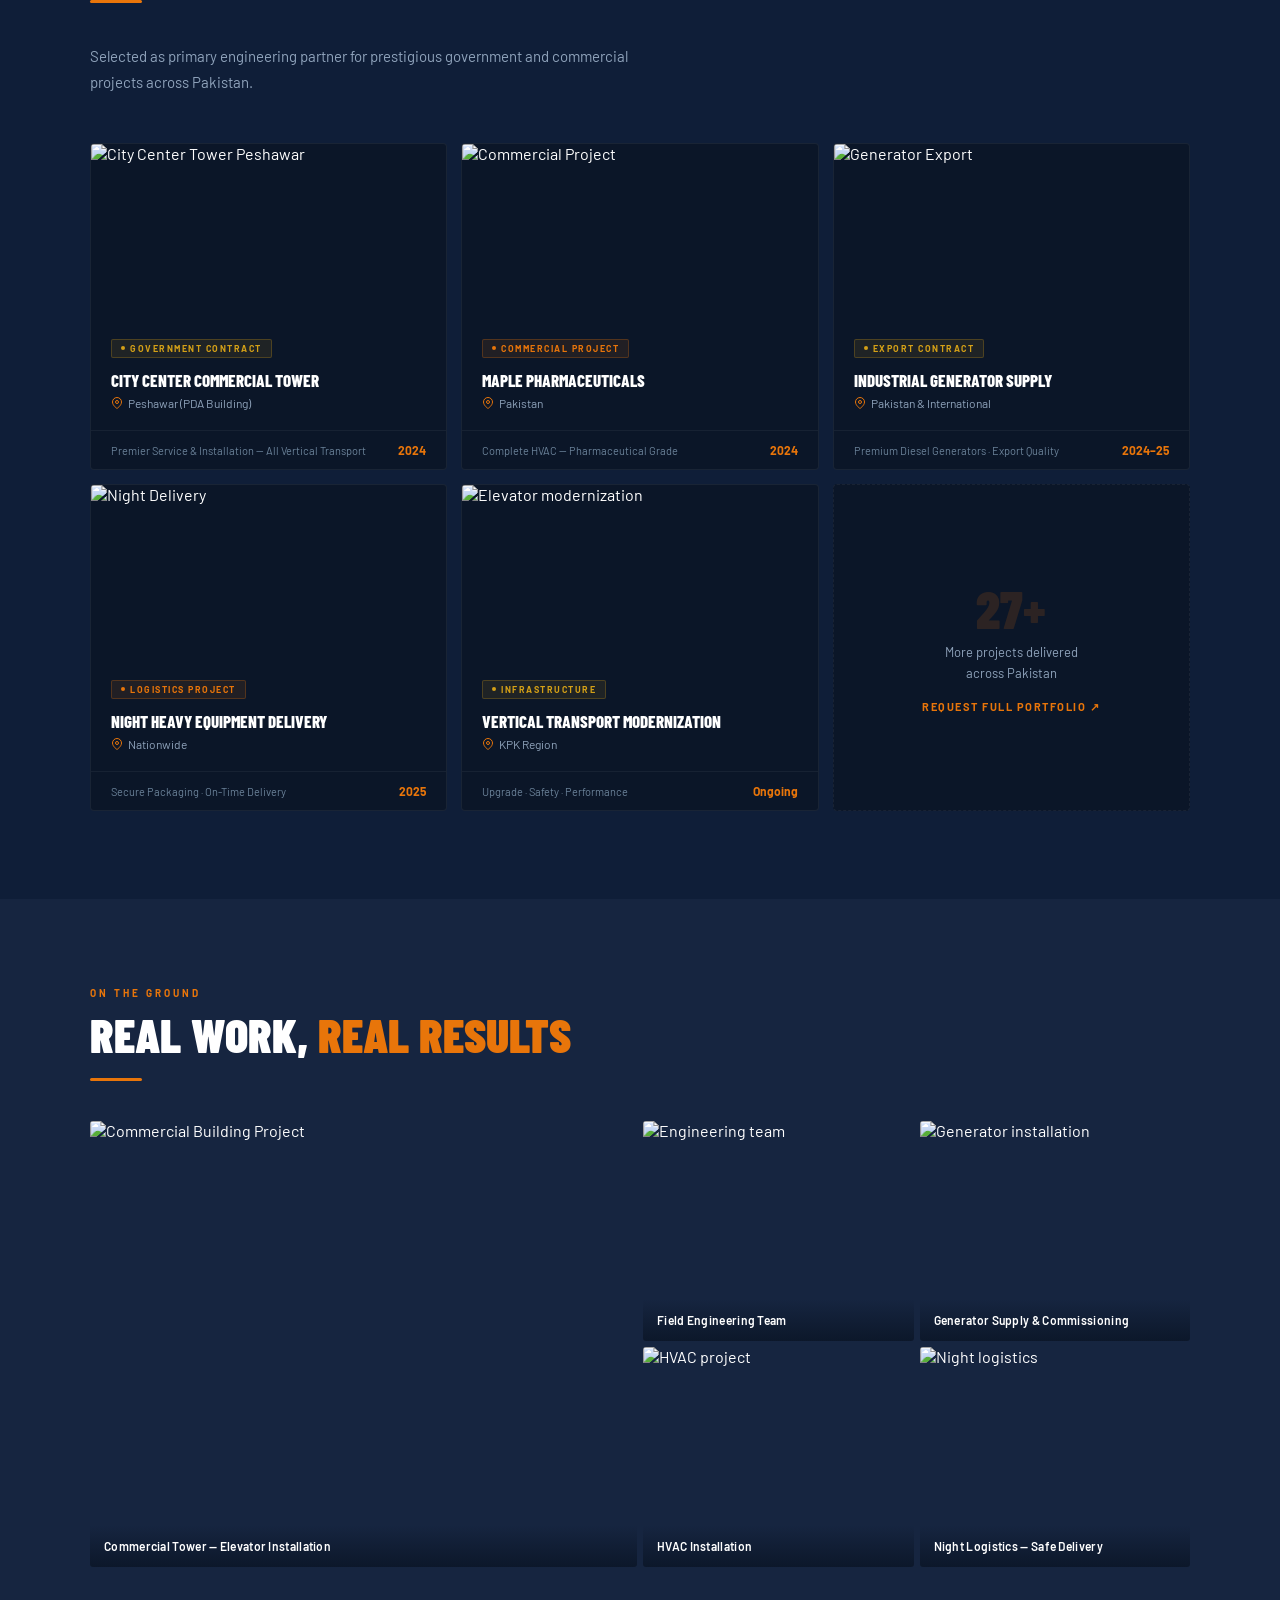
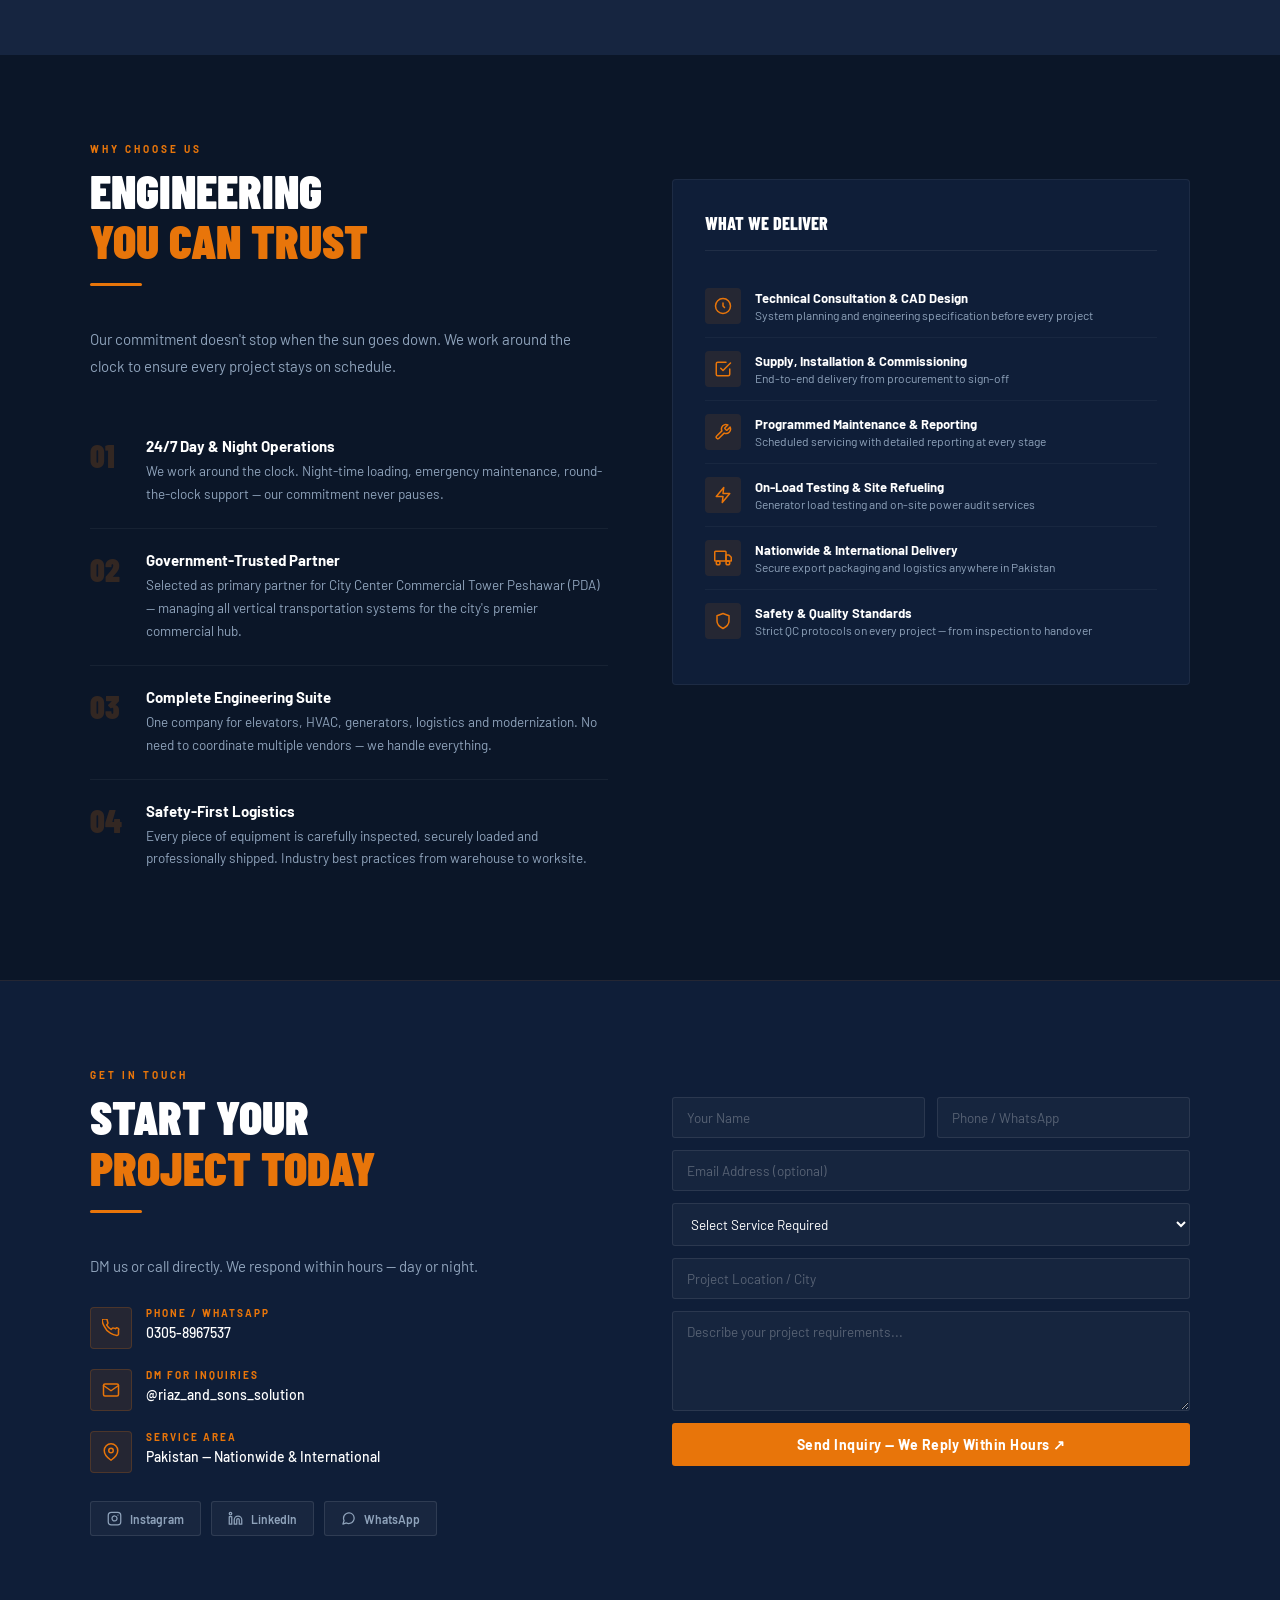
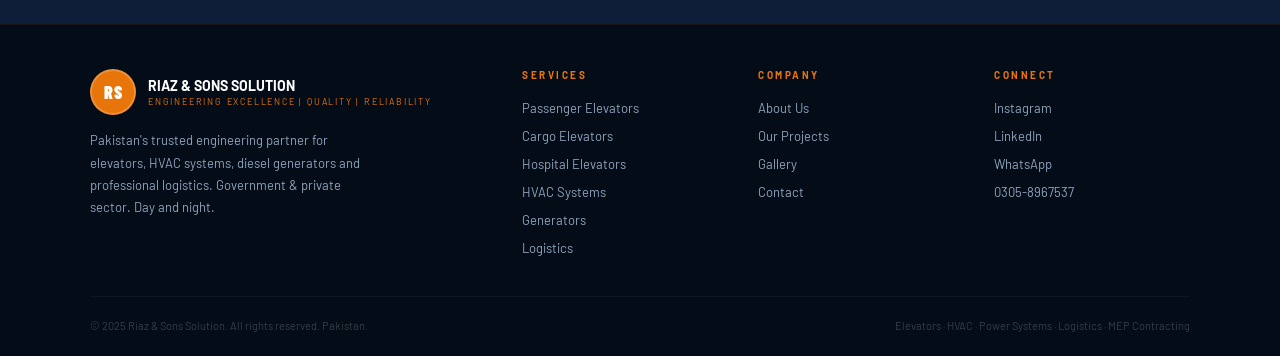
==== commit 53c5e0df: "Update: logo, owner Adnan Riaz, history, gallery, real pics, social links" ====
--- a/index.html
+++ b/index.html
@@ -3,165 +3,212 @@
 <head>
 <meta charset="UTF-8">
 <meta name="viewport" content="width=device-width, initial-scale=1.0">
-<title>Riaz & Sons Solution – Engineering Excellence</title>
-<link href="https://fonts.googleapis.com/css2?family=Barlow:wght@400;500;600;700;800;900&family=Barlow+Condensed:wght@600;700;800&display=swap" rel="stylesheet">
+<title>Riaz & Sons Solution – Complete Engineering Solutions | Pakistan</title>
+<meta name="description" content="Riaz & Sons Solution — Pakistan's trusted engineering partner for Elevators, HVAC, Generators, and Logistics. Government & private sector projects across Pakistan.">
+<link href="https://fonts.googleapis.com/css2?family=Barlow:wght@300;400;500;600;700;800;900&family=Barlow+Condensed:wght@600;700;800;900&display=swap" rel="stylesheet">
 <style>
 *{margin:0;padding:0;box-sizing:border-box}
 :root{
   --navy:#0B1628;
   --navy2:#0F1E38;
   --navy3:#162540;
+  --navy4:#1C2E4A;
   --orange:#E8750A;
   --orange2:#F58B1F;
   --gold:#D4A017;
   --white:#FFFFFF;
   --lightgray:#E8EDF2;
   --textgray:#8FA3BB;
+  --textgray2:#6B8299;
 }
 html{scroll-behavior:smooth}
 body{font-family:'Barlow',sans-serif;background:var(--navy);color:var(--white);overflow-x:hidden}
 
-/* NAV */
-nav{position:fixed;top:0;left:0;right:0;z-index:999;background:rgba(11,22,40,0.97);border-bottom:1px solid rgba(232,117,10,0.2);display:flex;align-items:center;justify-content:space-between;padding:0 5%;height:70px}
+/* ── NAV ── */
+nav{position:fixed;top:0;left:0;right:0;z-index:999;background:rgba(11,22,40,0.98);backdrop-filter:blur(10px);border-bottom:1px solid rgba(232,117,10,0.15);display:flex;align-items:center;justify-content:space-between;padding:0 5%;height:68px}
 .nav-logo{display:flex;align-items:center;gap:12px;text-decoration:none}
-.rs-badge{width:44px;height:44px;border-radius:50%;background:var(--orange);display:flex;align-items:center;justify-content:center;font-family:'Barlow Condensed',sans-serif;font-weight:800;font-size:17px;color:#fff;letter-spacing:0.5px;flex-shrink:0;border:2px solid rgba(255,255,255,0.15)}
-.nav-brand{line-height:1.2}
-.nav-brand span:first-child{display:block;font-size:15px;font-weight:700;color:#fff;letter-spacing:0.3px}
-.nav-brand span:last-child{display:block;font-size:9px;color:var(--orange2);letter-spacing:2px;font-weight:600}
-.nav-links{display:flex;gap:32px;list-style:none}
-.nav-links a{color:var(--lightgray);text-decoration:none;font-size:13px;font-weight:500;letter-spacing:0.5px;transition:color 0.2s}
-.nav-links a:hover{color:var(--orange2)}
-.nav-cta{background:var(--orange);color:#fff;padding:9px 20px;border-radius:4px;font-size:13px;font-weight:700;text-decoration:none;letter-spacing:0.5px;transition:background 0.2s}
+.rs-logo-wrap{position:relative;width:46px;height:46px}
+.rs-logo-outer{width:46px;height:46px;border-radius:50%;background:var(--orange);display:flex;align-items:center;justify-content:center;border:2px solid rgba(255,255,255,0.2)}
+.rs-logo-inner{font-family:'Barlow Condensed',sans-serif;font-weight:900;font-size:18px;color:#fff;letter-spacing:1px;line-height:1}
+.nav-brand-text{line-height:1.25}
+.nav-brand-text .name{display:block;font-size:14px;font-weight:700;color:#fff;letter-spacing:0.5px}
+.nav-brand-text .tag{display:block;font-size:9px;color:var(--orange2);letter-spacing:1.8px;font-weight:600;text-transform:uppercase;margin-top:1px}
+.nav-links{display:flex;gap:30px;list-style:none}
+.nav-links a{color:var(--textgray);text-decoration:none;font-size:13px;font-weight:500;letter-spacing:0.3px;transition:color 0.2s;padding:4px 0;border-bottom:2px solid transparent}
+.nav-links a:hover{color:#fff;border-bottom-color:var(--orange)}
+.nav-cta{background:var(--orange);color:#fff;padding:9px 22px;border-radius:3px;font-size:13px;font-weight:700;text-decoration:none;letter-spacing:0.5px;transition:background 0.2s;white-space:nowrap}
 .nav-cta:hover{background:var(--orange2)}
 
-/* HERO */
-.hero{min-height:100vh;background:linear-gradient(135deg,#0B1628 0%,#0F1E38 50%,#0B1628 100%);display:flex;flex-direction:column;justify-content:center;padding:100px 5% 60px;position:relative;overflow:hidden}
-.hero-grid-bg{position:absolute;inset:0;background-image:linear-gradient(rgba(232,117,10,0.04) 1px,transparent 1px),linear-gradient(90deg,rgba(232,117,10,0.04) 1px,transparent 1px);background-size:60px 60px;pointer-events:none}
-.hero-glow{position:absolute;top:-200px;right:-100px;width:600px;height:600px;background:radial-gradient(circle,rgba(232,117,10,0.08) 0%,transparent 70%);pointer-events:none}
-.hero-content{position:relative;max-width:1100px;margin:0 auto;width:100%}
-.hero-eyebrow{display:inline-flex;align-items:center;gap:10px;background:rgba(232,117,10,0.1);border:1px solid rgba(232,117,10,0.3);padding:6px 14px;border-radius:3px;margin-bottom:28px}
+/* ── HERO ── */
+.hero{min-height:100vh;position:relative;display:flex;align-items:center;overflow:hidden}
+.hero-bg{position:absolute;inset:0;z-index:0}
+.hero-bg img{width:100%;height:100%;object-fit:cover;filter:brightness(0.18)}
+.hero-overlay{position:absolute;inset:0;background:linear-gradient(105deg,rgba(11,22,40,0.97) 45%,rgba(11,22,40,0.6) 100%);z-index:1}
+.hero-grid{position:absolute;inset:0;z-index:1;background-image:linear-gradient(rgba(232,117,10,0.035) 1px,transparent 1px),linear-gradient(90deg,rgba(232,117,10,0.035) 1px,transparent 1px);background-size:55px 55px}
+.hero-content{position:relative;z-index:2;max-width:1100px;margin:0 auto;padding:100px 5% 60px;width:100%}
+.hero-eyebrow{display:inline-flex;align-items:center;gap:8px;background:rgba(232,117,10,0.08);border:1px solid rgba(232,117,10,0.25);padding:5px 14px;border-radius:2px;margin-bottom:26px}
+.hero-dot{width:7px;height:7px;background:var(--orange);border-radius:50%;animation:blink 2s infinite}
+@keyframes blink{0%,100%{opacity:1}50%{opacity:0.3}}
 .hero-eyebrow span{font-size:11px;font-weight:700;color:var(--orange2);letter-spacing:2.5px;text-transform:uppercase}
-.hero-dot{width:6px;height:6px;background:var(--orange);border-radius:50%;animation:pulse 2s infinite}
-@keyframes pulse{0%,100%{opacity:1}50%{opacity:0.4}}
-.hero h1{font-family:'Barlow Condensed',sans-serif;font-size:clamp(48px,7vw,88px);font-weight:800;line-height:1.0;letter-spacing:-1px;text-transform:uppercase;margin-bottom:8px}
-.hero h1 .line1{display:block;color:#fff}
-.hero h1 .line2{display:block;color:var(--orange)}
-.hero h1 .line3{display:block;color:#fff}
-.hero-sub{font-size:17px;color:var(--textgray);max-width:560px;margin:24px 0 40px;line-height:1.7;font-weight:400}
-.hero-sub strong{color:var(--orange2)}
-.hero-btns{display:flex;gap:16px;flex-wrap:wrap;margin-bottom:64px}
-.btn-primary{background:var(--orange);color:#fff;padding:14px 32px;font-size:15px;font-weight:700;text-decoration:none;border-radius:4px;letter-spacing:0.5px;transition:all 0.2s;display:inline-block}
-.btn-primary:hover{background:var(--orange2);transform:translateY(-1px)}
-.btn-outline{border:1.5px solid rgba(255,255,255,0.3);color:#fff;padding:14px 32px;font-size:15px;font-weight:600;text-decoration:none;border-radius:4px;letter-spacing:0.5px;transition:all 0.2s;display:inline-block}
-.btn-outline:hover{border-color:var(--orange);color:var(--orange)}
-.hero-stats{display:grid;grid-template-columns:repeat(4,1fr);gap:1px;background:rgba(255,255,255,0.06);border:1px solid rgba(255,255,255,0.06);border-radius:6px;overflow:hidden;max-width:700px}
-.stat-box{background:rgba(11,22,40,0.8);padding:20px 24px;text-align:center}
-.stat-num{font-family:'Barlow Condensed',sans-serif;font-size:36px;font-weight:800;color:var(--orange);line-height:1}
-.stat-unit{font-size:13px;color:var(--textgray);margin-top:4px;font-weight:500}
-
-/* TICKER */
-.ticker{background:var(--orange);padding:10px 0;overflow:hidden;white-space:nowrap}
-.ticker-inner{display:inline-block;animation:ticker 30s linear infinite}
-.ticker-inner span{font-size:12px;font-weight:700;letter-spacing:2px;text-transform:uppercase;color:#fff;padding:0 40px}
-.ticker-inner span::before{content:"◆ ";opacity:0.6}
-@keyframes ticker{0%{transform:translateX(0)}100%{transform:translateX(-50%)}}
-
-/* SECTION COMMON */
-section{padding:90px 5%}
-.section-inner{max-width:1100px;margin:0 auto}
-.section-label{font-size:11px;font-weight:700;letter-spacing:3px;color:var(--orange);text-transform:uppercase;margin-bottom:12px}
-.section-title{font-family:'Barlow Condensed',sans-serif;font-size:clamp(32px,4vw,50px);font-weight:800;text-transform:uppercase;color:#fff;line-height:1.1;margin-bottom:16px}
-.section-title .accent{color:var(--orange)}
-.section-desc{font-size:16px;color:var(--textgray);max-width:600px;line-height:1.7}
-.divider{width:60px;height:3px;background:var(--orange);border-radius:2px;margin:20px 0 40px}
-
-/* SERVICES */
-.services-bg{background:var(--navy2)}
-.services-grid{display:grid;grid-template-columns:repeat(auto-fit,minmax(300px,1fr));gap:2px;background:rgba(255,255,255,0.04);margin-top:50px}
-.service-card{background:var(--navy2);padding:36px 32px;transition:background 0.25s;cursor:default;position:relative;overflow:hidden}
-.service-card::before{content:'';position:absolute;top:0;left:0;width:3px;height:100%;background:var(--orange);transform:scaleY(0);transition:transform 0.25s;transform-origin:bottom}
-.service-card:hover::before{transform:scaleY(1)}
-.service-card:hover{background:var(--navy3)}
-.service-icon{width:52px;height:52px;background:rgba(232,117,10,0.12);border:1px solid rgba(232,117,10,0.25);border-radius:6px;display:flex;align-items:center;justify-content:center;margin-bottom:20px}
-.service-icon svg{width:26px;height:26px;stroke:var(--orange);fill:none;stroke-width:1.8;stroke-linecap:round;stroke-linejoin:round}
-.service-card h3{font-family:'Barlow Condensed',sans-serif;font-size:22px;font-weight:700;color:#fff;text-transform:uppercase;margin-bottom:10px;letter-spacing:0.5px}
-.service-card p{font-size:14px;color:var(--textgray);line-height:1.7}
-.service-tag{display:inline-block;margin-top:16px;font-size:11px;font-weight:700;color:var(--orange);letter-spacing:1.5px;text-transform:uppercase}
-
-/* PROJECTS / TENDERS */
-.projects-bg{background:var(--navy)}
-.projects-header{display:flex;justify-content:space-between;align-items:flex-end;margin-bottom:50px;flex-wrap:gap}
-.projects-grid{display:grid;grid-template-columns:repeat(auto-fit,minmax(320px,1fr));gap:16px}
-.project-card{background:var(--navy2);border:1px solid rgba(255,255,255,0.06);border-radius:6px;overflow:hidden;transition:border-color 0.2s,transform 0.2s}
-.project-card:hover{border-color:rgba(232,117,10,0.4);transform:translateY(-2px)}
-.project-card-top{padding:24px;border-bottom:1px solid rgba(255,255,255,0.06)}
-.project-badge{display:inline-flex;align-items:center;gap:6px;background:rgba(232,117,10,0.12);border:1px solid rgba(232,117,10,0.25);padding:4px 10px;border-radius:3px;font-size:10px;font-weight:700;color:var(--orange);letter-spacing:1.5px;text-transform:uppercase;margin-bottom:14px}
-.project-badge.gov{background:rgba(212,160,23,0.1);border-color:rgba(212,160,23,0.3);color:var(--gold)}
-.project-dot{width:5px;height:5px;background:currentColor;border-radius:50%}
-.project-card h3{font-family:'Barlow Condensed',sans-serif;font-size:20px;font-weight:700;color:#fff;text-transform:uppercase;line-height:1.2;margin-bottom:6px}
-.project-card .location{font-size:13px;color:var(--textgray);display:flex;align-items:center;gap:6px}
-.project-card-bottom{padding:16px 24px;display:flex;justify-content:space-between;align-items:center}
-.project-type{font-size:12px;color:var(--textgray);font-weight:500}
-.project-year{font-size:13px;font-weight:700;color:var(--orange)}
-
-/* WHY */
-.why-bg{background:var(--navy2)}
-.why-grid{display:grid;grid-template-columns:1fr 1fr;gap:60px;align-items:center}
-.why-left .big-number{font-family:'Barlow Condensed',sans-serif;font-size:140px;font-weight:900;color:var(--orange);opacity:0.08;line-height:1;position:absolute;top:-20px;left:-10px;user-select:none}
-.why-left{position:relative}
-.why-points{display:flex;flex-direction:column;gap:24px;margin-top:40px}
-.why-point{display:flex;gap:16px;align-items:flex-start}
-.why-point-num{font-family:'Barlow Condensed',sans-serif;font-size:36px;font-weight:800;color:rgba(232,117,10,0.25);line-height:1;min-width:44px}
-.why-point-text h4{font-size:16px;font-weight:700;color:#fff;margin-bottom:4px}
-.why-point-text p{font-size:14px;color:var(--textgray);line-height:1.6}
-.why-right{background:var(--navy);border:1px solid rgba(255,255,255,0.06);border-radius:8px;padding:40px;display:flex;flex-direction:column;gap:20px}
-.cert-row{display:flex;align-items:center;gap:16px;padding:16px 0;border-bottom:1px solid rgba(255,255,255,0.05)}
-.cert-row:last-child{border-bottom:none}
-.cert-icon{width:40px;height:40px;background:rgba(232,117,10,0.1);border-radius:6px;display:flex;align-items:center;justify-content:center;flex-shrink:0}
-.cert-icon svg{width:20px;height:20px;stroke:var(--orange);fill:none;stroke-width:2;stroke-linecap:round;stroke-linejoin:round}
-.cert-text h5{font-size:14px;font-weight:700;color:#fff}
-.cert-text p{font-size:12px;color:var(--textgray);margin-top:2px}
-
-/* CONTACT */
-.contact-bg{background:var(--navy3);border-top:1px solid rgba(232,117,10,0.15)}
-.contact-grid{display:grid;grid-template-columns:1fr 1fr;gap:60px}
-.contact-info{display:flex;flex-direction:column;gap:24px;margin-top:30px}
-.contact-row{display:flex;gap:16px;align-items:flex-start}
-.contact-ico{width:44px;height:44px;background:rgba(232,117,10,0.1);border:1px solid rgba(232,117,10,0.2);border-radius:6px;display:flex;align-items:center;justify-content:center;flex-shrink:0}
-.contact-ico svg{width:20px;height:20px;stroke:var(--orange);fill:none;stroke-width:2;stroke-linecap:round;stroke-linejoin:round}
-.contact-row h5{font-size:12px;font-weight:700;color:var(--orange);letter-spacing:1.5px;text-transform:uppercase;margin-bottom:4px}
-.contact-row p{font-size:15px;color:#fff;font-weight:500;line-height:1.5}
-.contact-form{margin-top:30px;display:flex;flex-direction:column;gap:14px}
-.contact-form input,.contact-form select,.contact-form textarea{background:rgba(255,255,255,0.04);border:1px solid rgba(255,255,255,0.1);border-radius:4px;padding:12px 16px;font-size:14px;color:#fff;font-family:'Barlow',sans-serif;width:100%;outline:none;transition:border-color 0.2s}
-.contact-form input::placeholder,.contact-form textarea::placeholder{color:rgba(255,255,255,0.3)}
-.contact-form input:focus,.contact-form textarea:focus,.contact-form select:focus{border-color:var(--orange)}
-.contact-form select option{background:var(--navy2);color:#fff}
-.contact-form textarea{resize:vertical;min-height:110px}
-.contact-form button{background:var(--orange);color:#fff;border:none;padding:14px 28px;font-size:15px;font-weight:700;border-radius:4px;cursor:pointer;font-family:'Barlow',sans-serif;letter-spacing:0.5px;transition:background 0.2s}
-.contact-form button:hover{background:var(--orange2)}
-
-/* FOOTER */
-footer{background:#050D1A;padding:40px 5% 24px;border-top:1px solid rgba(232,117,10,0.1)}
+.hero h1{font-family:'Barlow Condensed',sans-serif;font-size:clamp(52px,8vw,96px);font-weight:900;line-height:0.95;letter-spacing:-1px;text-transform:uppercase;margin-bottom:6px}
+.hero h1 em{font-style:normal;color:var(--orange)}
+.hero-sub{font-size:17px;color:var(--textgray);max-width:520px;margin:22px 0 38px;line-height:1.75}
+.hero-sub strong{color:rgba(255,255,255,0.85);font-weight:600}
+.hero-btns{display:flex;gap:14px;flex-wrap:wrap;margin-bottom:60px}
+.btn-orange{background:var(--orange);color:#fff;padding:13px 30px;font-size:14px;font-weight:700;text-decoration:none;border-radius:3px;letter-spacing:0.5px;transition:all 0.2s;border:2px solid var(--orange)}
+.btn-orange:hover{background:var(--orange2);border-color:var(--orange2)}
+.btn-ghost{border:2px solid rgba(255,255,255,0.25);color:#fff;padding:13px 30px;font-size:14px;font-weight:600;text-decoration:none;border-radius:3px;letter-spacing:0.5px;transition:all 0.2s}
+.btn-ghost:hover{border-color:var(--orange);color:var(--orange)}
+.hero-stats{display:grid;grid-template-columns:repeat(4,1fr);max-width:680px;border:1px solid rgba(255,255,255,0.07);border-radius:4px;overflow:hidden;background:rgba(255,255,255,0.03)}
+.stat{padding:20px 22px;border-right:1px solid rgba(255,255,255,0.06);text-align:center}
+.stat:last-child{border-right:none}
+.stat-n{font-family:'Barlow Condensed',sans-serif;font-size:38px;font-weight:900;color:var(--orange);line-height:1;display:block}
+.stat-l{font-size:11px;color:var(--textgray);margin-top:5px;font-weight:500;letter-spacing:0.3px}
+
+/* ── TICKER ── */
+.ticker{background:var(--orange);padding:11px 0;overflow:hidden;white-space:nowrap;position:relative;z-index:5}
+.ticker-track{display:inline-flex;animation:tick 35s linear infinite}
+.ticker-track span{font-size:11px;font-weight:700;letter-spacing:2px;text-transform:uppercase;color:rgba(255,255,255,0.9);padding:0 36px}
+.ticker-track span::before{content:"◆  ";opacity:0.5}
+@keyframes tick{from{transform:translateX(0)}to{transform:translateX(-50%)}}
+
+/* ── SECTION BASE ── */
+section{padding:88px 5%}
+.si{max-width:1100px;margin:0 auto}
+.slabel{font-size:10px;font-weight:700;letter-spacing:3px;color:var(--orange);text-transform:uppercase;margin-bottom:10px}
+.stitle{font-family:'Barlow Condensed',sans-serif;font-size:clamp(30px,4vw,48px);font-weight:900;text-transform:uppercase;color:#fff;line-height:1.05;margin-bottom:14px}
+.stitle .o{color:var(--orange)}
+.sdesc{font-size:15px;color:var(--textgray);max-width:580px;line-height:1.75}
+.sline{width:52px;height:3px;background:var(--orange);border-radius:2px;margin:18px 0 40px}
+
+/* ── ABOUT / HISTORY ── */
+.about-bg{background:var(--navy2)}
+.about-grid{display:grid;grid-template-columns:1fr 1fr;gap:70px;align-items:center}
+.about-img-wrap{position:relative}
+.about-img{width:100%;height:420px;object-fit:cover;border-radius:4px;display:block}
+.about-badge{position:absolute;bottom:-20px;right:-20px;background:var(--orange);padding:22px 26px;border-radius:3px;text-align:center}
+.about-badge .big{font-family:'Barlow Condensed',sans-serif;font-size:44px;font-weight:900;color:#fff;line-height:1}
+.about-badge .sm{font-size:11px;color:rgba(255,255,255,0.85);font-weight:600;letter-spacing:1px;margin-top:2px}
+.about-text{padding-bottom:20px}
+.about-text p{font-size:15px;color:var(--textgray);line-height:1.8;margin-bottom:16px}
+.about-text p strong{color:rgba(255,255,255,0.85)}
+.owner-card{background:var(--navy);border:1px solid rgba(232,117,10,0.2);border-radius:4px;padding:20px 22px;display:flex;align-items:center;gap:16px;margin-top:28px}
+.owner-avatar{width:54px;height:54px;border-radius:50%;background:linear-gradient(135deg,var(--orange),var(--orange2));display:flex;align-items:center;justify-content:center;font-family:'Barlow Condensed',sans-serif;font-size:20px;font-weight:900;color:#fff;flex-shrink:0}
+.owner-info h4{font-size:15px;font-weight:700;color:#fff}
+.owner-info span{font-size:12px;color:var(--orange);font-weight:600;letter-spacing:0.5px}
+.owner-info p{font-size:13px;color:var(--textgray);margin-top:4px;line-height:1.5}
+
+/* ── SERVICES ── */
+.services-bg{background:var(--navy)}
+.services-grid{display:grid;grid-template-columns:repeat(3,1fr);gap:1px;background:rgba(255,255,255,0.05);border:1px solid rgba(255,255,255,0.05);margin-top:48px}
+.svc{background:var(--navy);padding:34px 28px;transition:background 0.2s;position:relative;overflow:hidden;cursor:default}
+.svc::after{content:'';position:absolute;bottom:0;left:0;right:0;height:2px;background:var(--orange);transform:scaleX(0);transition:transform 0.3s;transform-origin:left}
+.svc:hover::after{transform:scaleX(1)}
+.svc:hover{background:var(--navy3)}
+.svc-ico{width:50px;height:50px;background:rgba(232,117,10,0.1);border:1px solid rgba(232,117,10,0.2);border-radius:5px;display:flex;align-items:center;justify-content:center;margin-bottom:18px}
+.svc-ico svg{width:24px;height:24px;stroke:var(--orange);fill:none;stroke-width:1.8;stroke-linecap:round;stroke-linejoin:round}
+.svc h3{font-family:'Barlow Condensed',sans-serif;font-size:20px;font-weight:800;color:#fff;text-transform:uppercase;margin-bottom:10px;letter-spacing:0.3px}
+.svc p{font-size:13.5px;color:var(--textgray);line-height:1.7}
+.svc-tag{display:inline-block;margin-top:14px;font-size:10px;font-weight:700;color:var(--orange);letter-spacing:1.5px;text-transform:uppercase}
+
+/* ── PROJECTS ── */
+.projects-bg{background:var(--navy2)}
+.projects-grid{display:grid;grid-template-columns:repeat(3,1fr);gap:14px;margin-top:48px}
+.pcard{background:var(--navy);border:1px solid rgba(255,255,255,0.06);border-radius:4px;overflow:hidden;transition:border-color 0.2s,transform 0.2s}
+.pcard:hover{border-color:rgba(232,117,10,0.35);transform:translateY(-3px)}
+.pcard-img{width:100%;height:170px;object-fit:cover;display:block}
+.pcard-body{padding:20px}
+.pbadge{display:inline-flex;align-items:center;gap:5px;padding:3px 9px;border-radius:2px;font-size:9px;font-weight:700;letter-spacing:1.5px;text-transform:uppercase;margin-bottom:12px}
+.pbadge.gov{background:rgba(212,160,23,0.1);border:1px solid rgba(212,160,23,0.25);color:var(--gold)}
+.pbadge.priv{background:rgba(232,117,10,0.1);border:1px solid rgba(232,117,10,0.25);color:var(--orange)}
+.pbadge-dot{width:4px;height:4px;background:currentColor;border-radius:50%}
+.pcard h3{font-family:'Barlow Condensed',sans-serif;font-size:17px;font-weight:800;color:#fff;text-transform:uppercase;line-height:1.2;margin-bottom:6px}
+.pcard .ploc{font-size:12px;color:var(--textgray);display:flex;align-items:center;gap:5px}
+.pcard-foot{padding:12px 20px;border-top:1px solid rgba(255,255,255,0.05);display:flex;justify-content:space-between;align-items:center}
+.ptype{font-size:11px;color:var(--textgray2)}
+.pyear{font-size:12px;font-weight:700;color:var(--orange)}
+
+/* ── GALLERY (REAL PICS) ── */
+.gallery-bg{background:var(--navy3)}
+.gallery-grid{display:grid;grid-template-columns:repeat(4,1fr);grid-template-rows:220px 220px;gap:6px;margin-top:40px}
+.gitem{overflow:hidden;border-radius:3px;position:relative}
+.gitem img{width:100%;height:100%;object-fit:cover;transition:transform 0.4s;display:block}
+.gitem:hover img{transform:scale(1.04)}
+.gitem.big{grid-column:span 2;grid-row:span 2}
+.gitem-label{position:absolute;bottom:0;left:0;right:0;padding:14px;background:linear-gradient(transparent,rgba(11,22,40,0.9));font-size:12px;font-weight:600;color:#fff;letter-spacing:0.3px}
+
+/* ── WHY US ── */
+.why-bg{background:var(--navy)}
+.why-grid{display:grid;grid-template-columns:1fr 1fr;gap:64px;align-items:start}
+.why-points{display:flex;flex-direction:column;gap:0;margin-top:36px}
+.wp{display:flex;gap:18px;padding:22px 0;border-bottom:1px solid rgba(255,255,255,0.05)}
+.wp:last-child{border-bottom:none}
+.wp-num{font-family:'Barlow Condensed',sans-serif;font-size:32px;font-weight:900;color:rgba(232,117,10,0.18);line-height:1;min-width:38px;margin-top:2px}
+.wp-body h4{font-size:15px;font-weight:700;color:#fff;margin-bottom:5px}
+.wp-body p{font-size:13.5px;color:var(--textgray);line-height:1.7}
+.caps-box{background:var(--navy2);border:1px solid rgba(255,255,255,0.06);border-radius:4px;padding:32px;margin-top:36px}
+.caps-title{font-family:'Barlow Condensed',sans-serif;font-size:18px;font-weight:800;color:#fff;text-transform:uppercase;margin-bottom:24px;padding-bottom:16px;border-bottom:1px solid rgba(255,255,255,0.07)}
+.cap-row{display:flex;align-items:center;gap:14px;padding:13px 0;border-bottom:1px solid rgba(255,255,255,0.04)}
+.cap-row:last-child{border-bottom:none}
+.cap-ico{width:36px;height:36px;background:rgba(232,117,10,0.1);border-radius:4px;display:flex;align-items:center;justify-content:center;flex-shrink:0}
+.cap-ico svg{width:18px;height:18px;stroke:var(--orange);fill:none;stroke-width:2;stroke-linecap:round;stroke-linejoin:round}
+.cap-text h5{font-size:13px;font-weight:700;color:#fff}
+.cap-text p{font-size:12px;color:var(--textgray);margin-top:2px}
+
+/* ── CONTACT ── */
+.contact-bg{background:var(--navy2);border-top:1px solid rgba(232,117,10,0.1)}
+.contact-grid{display:grid;grid-template-columns:1fr 1fr;gap:64px}
+.cinfo{display:flex;flex-direction:column;gap:20px;margin-top:28px}
+.crow{display:flex;gap:14px;align-items:flex-start}
+.cico{width:42px;height:42px;background:rgba(232,117,10,0.1);border:1px solid rgba(232,117,10,0.2);border-radius:4px;display:flex;align-items:center;justify-content:center;flex-shrink:0}
+.cico svg{width:18px;height:18px;stroke:var(--orange);fill:none;stroke-width:2;stroke-linecap:round;stroke-linejoin:round}
+.crow h5{font-size:10px;font-weight:700;color:var(--orange);letter-spacing:2px;text-transform:uppercase;margin-bottom:3px}
+.crow p,.crow a{font-size:14px;color:#fff;font-weight:500;line-height:1.5;text-decoration:none}
+.crow a:hover{color:var(--orange)}
+.socials{display:flex;gap:10px;margin-top:28px}
+.soc-btn{display:flex;align-items:center;gap:8px;background:rgba(255,255,255,0.04);border:1px solid rgba(255,255,255,0.1);padding:9px 16px;border-radius:3px;text-decoration:none;color:var(--textgray);font-size:12px;font-weight:600;transition:all 0.2s}
+.soc-btn:hover{border-color:var(--orange);color:var(--orange)}
+.soc-btn svg{width:15px;height:15px;stroke:currentColor;fill:none;stroke-width:2;stroke-linecap:round;stroke-linejoin:round}
+.cform{margin-top:28px;display:flex;flex-direction:column;gap:12px}
+.cform-row{display:grid;grid-template-columns:1fr 1fr;gap:12px}
+.cform input,.cform select,.cform textarea{background:rgba(255,255,255,0.03);border:1px solid rgba(255,255,255,0.09);border-radius:3px;padding:11px 14px;font-size:13.5px;color:#fff;font-family:'Barlow',sans-serif;width:100%;outline:none;transition:border-color 0.2s}
+.cform input::placeholder,.cform textarea::placeholder{color:rgba(255,255,255,0.28)}
+.cform input:focus,.cform textarea:focus,.cform select:focus{border-color:var(--orange)}
+.cform select option{background:var(--navy2);color:#fff}
+.cform textarea{resize:vertical;min-height:100px}
+.cform-btn{background:var(--orange);color:#fff;border:none;padding:13px;font-size:14px;font-weight:700;border-radius:3px;cursor:pointer;font-family:'Barlow',sans-serif;letter-spacing:0.5px;transition:background 0.2s}
+.cform-btn:hover{background:var(--orange2)}
+
+/* ── FOOTER ── */
+footer{background:#040C18;padding:44px 5% 24px;border-top:1px solid rgba(232,117,10,0.08)}
 .footer-inner{max-width:1100px;margin:0 auto}
-.footer-top{display:flex;justify-content:space-between;align-items:center;margin-bottom:32px;flex-wrap:wrap;gap:20px}
-.footer-logo{display:flex;align-items:center;gap:12px}
-.footer-tagline{font-size:12px;color:var(--textgray);margin-top:6px;letter-spacing:1px}
-.footer-links{display:flex;gap:28px}
-.footer-links a{color:var(--textgray);font-size:13px;text-decoration:none;transition:color 0.2s}
-.footer-links a:hover{color:var(--orange)}
-.footer-bottom{border-top:1px solid rgba(255,255,255,0.04);padding-top:20px;display:flex;justify-content:space-between;align-items:center;flex-wrap:wrap;gap:10px}
-.footer-bottom p{font-size:12px;color:rgba(255,255,255,0.25)}
-.social-links{display:flex;gap:12px}
-.social-link{width:34px;height:34px;background:rgba(255,255,255,0.04);border:1px solid rgba(255,255,255,0.08);border-radius:4px;display:flex;align-items:center;justify-content:center;text-decoration:none;transition:border-color 0.2s,background 0.2s}
-.social-link:hover{border-color:var(--orange);background:rgba(232,117,10,0.1)}
-.social-link svg{width:16px;height:16px;stroke:#fff;fill:none;stroke-width:2;stroke-linecap:round;stroke-linejoin:round}
-
-@media(max-width:768px){
+.footer-top{display:grid;grid-template-columns:2fr 1fr 1fr 1fr;gap:40px;margin-bottom:40px}
+.footer-brand p{font-size:13px;color:var(--textgray);line-height:1.7;margin-top:14px;max-width:280px}
+.footer-col h6{font-size:10px;font-weight:700;color:var(--orange);letter-spacing:2.5px;text-transform:uppercase;margin-bottom:16px}
+.footer-col ul{list-style:none;display:flex;flex-direction:column;gap:9px}
+.footer-col ul a{font-size:13px;color:var(--textgray);text-decoration:none;transition:color 0.2s}
+.footer-col ul a:hover{color:#fff}
+.footer-bottom{border-top:1px solid rgba(255,255,255,0.04);padding-top:22px;display:flex;justify-content:space-between;align-items:center;flex-wrap:wrap;gap:10px}
+.footer-bottom p{font-size:11px;color:rgba(255,255,255,0.2)}
+
+/* ── RESPONSIVE ── */
+@media(max-width:900px){
   .nav-links{display:none}
+  .about-grid,.why-grid,.contact-grid{grid-template-columns:1fr}
+  .services-grid{grid-template-columns:1fr 1fr}
+  .projects-grid{grid-template-columns:1fr 1fr}
+  .gallery-grid{grid-template-columns:1fr 1fr;grid-template-rows:auto}
+  .gitem.big{grid-column:span 2;grid-row:span 1}
   .hero-stats{grid-template-columns:repeat(2,1fr)}
-  .why-grid,.contact-grid{grid-template-columns:1fr}
-  .footer-top{flex-direction:column;text-align:center}
-  .footer-links{flex-wrap:wrap;justify-content:center}
+  .footer-top{grid-template-columns:1fr 1fr}
+  .about-badge{right:0;bottom:-10px}
+}
+@media(max-width:600px){
+  .services-grid,.projects-grid{grid-template-columns:1fr}
+  .gallery-grid{grid-template-columns:1fr}
+  .gitem.big{grid-column:span 1}
+  .footer-top{grid-template-columns:1fr}
+  .cform-row{grid-template-columns:1fr}
 }
 </style>
 </head>
@@ -170,334 +217,374 @@
 <!-- NAV -->
 <nav>
   <a href="#" class="nav-logo">
-    <div class="rs-badge">RS</div>
-    <div class="nav-brand">
-      <span>RIAZ &amp; SONS SOLUTION</span>
-      <span>ENGINEERING EXCELLENCE | QUALITY | RELIABILITY</span>
+    <div class="rs-logo-outer">
+      <span class="rs-logo-inner">RS</span>
+    </div>
+    <div class="nav-brand-text">
+      <span class="name">RIAZ &amp; SONS SOLUTION</span>
+      <span class="tag">Engineering Excellence | Quality | Reliability</span>
     </div>
   </a>
   <ul class="nav-links">
+    <li><a href="#about">About</a></li>
     <li><a href="#services">Services</a></li>
     <li><a href="#projects">Projects</a></li>
-    <li><a href="#about">About</a></li>
+    <li><a href="#gallery">Gallery</a></li>
     <li><a href="#contact">Contact</a></li>
   </ul>
-  <a href="tel:03058967537" class="nav-cta">📞 0305-8967537</a>
+  <a href="tel:03058967537" class="nav-cta">Call: 0305-8967537</a>
 </nav>
 
 <!-- HERO -->
 <section class="hero">
-  <div class="hero-grid-bg"></div>
-  <div class="hero-glow"></div>
+  <div class="hero-bg">
+    <img src="https://images.unsplash.com/photo-1486406146926-c627a92ad1ab?w=1600&q=80" alt="Engineering Excellence">
+  </div>
+  <div class="hero-overlay"></div>
+  <div class="hero-grid"></div>
   <div class="hero-content">
     <div class="hero-eyebrow">
       <div class="hero-dot"></div>
       <span>Pakistan's Trusted Engineering Partner</span>
     </div>
-    <h1>
-      <span class="line1">Complete</span>
-      <span class="line2">Engineering</span>
-      <span class="line3">Solutions</span>
-    </h1>
+    <h1>Complete<br><em>Engineering</em><br>Solutions</h1>
     <p class="hero-sub">
-      From <strong>elevators & HVAC</strong> to <strong>power systems & logistics</strong> — delivering engineering excellence to government & private projects across Pakistan.
+      From <strong>elevators & escalators</strong> to <strong>HVAC, generators & logistics</strong> — delivering excellence to government & private sector projects across Pakistan. Day and night.
     </p>
     <div class="hero-btns">
-      <a href="#contact" class="btn-primary">Get a Quote</a>
-      <a href="#projects" class="btn-outline">View Projects</a>
+      <a href="#contact" class="btn-orange">Get a Free Quote</a>
+      <a href="#projects" class="btn-ghost">View Projects ↓</a>
     </div>
     <div class="hero-stats">
-      <div class="stat-box">
-        <div class="stat-num">27+</div>
-        <div class="stat-unit">Projects Delivered</div>
-      </div>
-      <div class="stat-box">
-        <div class="stat-num">5+</div>
-        <div class="stat-unit">Govt Contracts</div>
-      </div>
-      <div class="stat-box">
-        <div class="stat-num">6</div>
-        <div class="stat-unit">Services Lines</div>
-      </div>
-      <div class="stat-box">
-        <div class="stat-num">24/7</div>
-        <div class="stat-unit">Support Available</div>
-      </div>
+      <div class="stat"><span class="stat-n">27+</span><div class="stat-l">Projects Done</div></div>
+      <div class="stat"><span class="stat-n">5+</span><div class="stat-l">Govt Contracts</div></div>
+      <div class="stat"><span class="stat-n">6</span><div class="stat-l">Service Lines</div></div>
+      <div class="stat"><span class="stat-n">24/7</span><div class="stat-l">Support</div></div>
     </div>
   </div>
 </section>
 
 <!-- TICKER -->
 <div class="ticker">
-  <div class="ticker-inner">
-    <span>Passenger Elevators</span>
-    <span>Cargo Elevators</span>
-    <span>Hospital Elevators</span>
-    <span>HVAC Systems</span>
-    <span>Diesel Generators</span>
-    <span>Installation & Maintenance</span>
-    <span>Modernization Solutions</span>
-    <span>Nationwide Delivery</span>
-    <span>Government Projects</span>
-    <span>Passenger Elevators</span>
-    <span>Cargo Elevators</span>
-    <span>Hospital Elevators</span>
-    <span>HVAC Systems</span>
-    <span>Diesel Generators</span>
-    <span>Installation & Maintenance</span>
-    <span>Modernization Solutions</span>
-    <span>Nationwide Delivery</span>
-    <span>Government Projects</span>
+  <div class="ticker-track">
+    <span>Passenger Elevators</span><span>Cargo Elevators</span><span>Hospital Elevators</span>
+    <span>HVAC Systems</span><span>Diesel Generators</span><span>Installation & Commissioning</span>
+    <span>Modernization Solutions</span><span>Nationwide Delivery</span><span>Government Projects</span>
+    <span>Safe Transportation</span><span>MEP Contracting</span><span>Technical Consultation</span>
+    <span>Passenger Elevators</span><span>Cargo Elevators</span><span>Hospital Elevators</span>
+    <span>HVAC Systems</span><span>Diesel Generators</span><span>Installation & Commissioning</span>
+    <span>Modernization Solutions</span><span>Nationwide Delivery</span><span>Government Projects</span>
+    <span>Safe Transportation</span><span>MEP Contracting</span><span>Technical Consultation</span>
   </div>
 </div>
+
+<!-- ABOUT / HISTORY -->
+<section class="about-bg" id="about">
+  <div class="si">
+    <div class="about-grid">
+      <div class="about-img-wrap">
+        <img class="about-img" src="https://images.unsplash.com/photo-1504307651254-35680f356dfd?w=800&q=80" alt="Engineering team at work">
+        <div class="about-badge">
+          <div class="big">27+</div>
+          <div class="sm">Projects Delivered</div>
+        </div>
+      </div>
+      <div class="about-text">
+        <div class="slabel">Who We Are</div>
+        <h2 class="stitle">Our <span class="o">Story</span></h2>
+        <div class="sline"></div>
+        <p>
+          <strong>Riaz &amp; Sons Solution</strong> is a complete engineering solutions company based in Pakistan, specializing in elevators, HVAC systems, diesel generators, and professional logistics. We serve both <strong>government and private sector</strong> clients with the highest standards of quality, safety, and reliability.
+        </p>
+        <p>
+          Our mission is simple: <strong>deliver engineering solutions with reliability, professionalism, and uncompromising quality</strong> — from our facility to your site. We work around the clock to ensure every project moves forward safely, efficiently, and on schedule.
+        </p>
+        <p>
+          With successful contract awards including <strong>City Center Commercial Tower, Peshawar (PDA)</strong> — where we were selected as the primary partner to manage, service and upgrade all vertical transportation systems — we have established ourselves as a trusted name in Pakistan's engineering sector.
+        </p>
+        <p>
+          Every piece of equipment we handle is carefully transported using <strong>industry best practices</strong>, ensuring it reaches its destination in perfect condition. From passenger elevators to heavy diesel generators — we power industries and deliver reliability.
+        </p>
+
+        <div class="owner-card">
+          <div class="owner-avatar">AR</div>
+          <div class="owner-info">
+            <h4>Adnan Riaz</h4>
+            <span>Owner &amp; Founder — Riaz &amp; Sons Solution</span>
+            <p>Leading Pakistan's next generation of engineering excellence. Committed to quality, safety and innovation across all project types.</p>
+          </div>
+        </div>
+      </div>
+    </div>
+  </div>
+</section>
 
 <!-- SERVICES -->
 <section class="services-bg" id="services">
-  <div class="section-inner">
-    <div class="section-label">What We Do</div>
-    <h2 class="section-title">Our <span class="accent">Services</span></h2>
-    <div class="divider"></div>
-    <p class="section-desc">End-to-end engineering solutions — from design and supply to installation, commissioning, and long-term maintenance.</p>
-
+  <div class="si">
+    <div class="slabel">What We Do</div>
+    <h2 class="stitle">Our <span class="o">Services</span></h2>
+    <div class="sline"></div>
+    <p class="sdesc">End-to-end engineering solutions — from design and supply to installation, commissioning, and long-term maintenance across Pakistan.</p>
     <div class="services-grid">
-      <div class="service-card">
-        <div class="service-icon">
-          <svg viewBox="0 0 24 24"><rect x="3" y="2" width="7" height="20" rx="1"/><rect x="14" y="2" width="7" height="20" rx="1"/><line x1="6.5" y1="12" x2="6.5" y2="8"/><line x1="17.5" y1="12" x2="17.5" y2="16"/></svg>
-        </div>
-        <h3>Elevators & Escalators</h3>
-        <p>Supply, installation, commissioning & maintenance of passenger, cargo, hospital and accessibility elevators for commercial, residential & government buildings.</p>
-        <span class="service-tag">↗ Passenger · Cargo · Hospital · Accessibility</span>
-      </div>
-      <div class="service-card">
-        <div class="service-icon">
+
+      <div class="svc">
+        <div class="svc-ico">
+          <svg viewBox="0 0 24 24"><rect x="4" y="2" width="6" height="20" rx="1"/><rect x="14" y="2" width="6" height="20" rx="1"/><line x1="7" y1="11" x2="7" y2="7"/><line x1="17" y1="13" x2="17" y2="17"/></svg>
+        </div>
+        <h3>Passenger Elevators</h3>
+        <p>Supply, installation, commissioning and maintenance of passenger elevators for residential, commercial and government buildings. Custom-tailored to your architectural design.</p>
+        <span class="svc-tag">↗ Residential · Commercial · Govt</span>
+      </div>
+
+      <div class="svc">
+        <div class="svc-ico">
+          <svg viewBox="0 0 24 24"><rect x="2" y="7" width="9" height="14" rx="1"/><rect x="13" y="3" width="9" height="18" rx="1"/><line x1="6.5" y1="4" x2="6.5" y2="7"/></svg>
+        </div>
+        <h3>Cargo & Hospital Elevators</h3>
+        <p>Heavy-duty cargo lifts for warehouses and industrial facilities. Specialized hospital elevators with accessibility solutions meeting international safety standards.</p>
+        <span class="svc-tag">↗ Cargo · Hospital · Accessibility</span>
+      </div>
+
+      <div class="svc">
+        <div class="svc-ico">
           <svg viewBox="0 0 24 24"><path d="M3 9l9-7 9 7v11a2 2 0 01-2 2H5a2 2 0 01-2-2z"/><polyline points="9 22 9 12 15 12 15 22"/></svg>
         </div>
         <h3>HVAC Systems</h3>
-        <p>Complete heating, ventilation & air conditioning solutions for offices, hospitals, industrial facilities and large-scale commercial projects across Pakistan.</p>
-        <span class="service-tag">↗ Commercial · Industrial · Healthcare</span>
-      </div>
-      <div class="service-card">
-        <div class="service-icon">
+        <p>Complete heating, ventilation and air conditioning solutions. Serving offices, hospitals, schools, pharmaceutical facilities and large-scale commercial projects nationwide.</p>
+        <span class="svc-tag">↗ Commercial · Industrial · Healthcare</span>
+      </div>
+
+      <div class="svc">
+        <div class="svc-ico">
           <svg viewBox="0 0 24 24"><polygon points="13 2 3 14 12 14 11 22 21 10 12 10 13 2"/></svg>
         </div>
-        <h3>Power & Generators</h3>
-        <p>Premium diesel generator solutions — design, supply, commissioning and maintenance. Powering industrial, commercial and infrastructure projects nationwide.</p>
-        <span class="service-tag">↗ Diesel · Industrial · Infrastructure</span>
-      </div>
-      <div class="service-card">
-        <div class="service-icon">
+        <h3>Diesel Generators</h3>
+        <p>Premium diesel generator solutions — design, supply, commissioning and technical maintenance. Powering commercial, industrial and infrastructure projects. Nationwide and international delivery.</p>
+        <span class="svc-tag">↗ Industrial · Export · Turn-key</span>
+      </div>
+
+      <div class="svc">
+        <div class="svc-ico">
           <svg viewBox="0 0 24 24"><rect x="1" y="3" width="15" height="13" rx="1"/><path d="M16 8h4l3 3v5h-7z"/><circle cx="5.5" cy="18.5" r="2.5"/><circle cx="18.5" cy="18.5" r="2.5"/></svg>
         </div>
         <h3>Logistics & Safe Delivery</h3>
-        <p>Professional loading, secure packaging and nationwide heavy equipment transport. Careful handling with strict safety standards from facility to worksite.</p>
-        <span class="service-tag">↗ Loading · Packaging · Nationwide Shipping</span>
-      </div>
-      <div class="service-card">
-        <div class="service-icon">
+        <p>Professional loading, secure packaging and nationwide heavy equipment transport. Our team follows strict quality and safety standards — from warehouse to worksite, day and night.</p>
+        <span class="svc-tag">↗ Loading · Packaging · Nationwide</span>
+      </div>
+
+      <div class="svc">
+        <div class="svc-ico">
           <svg viewBox="0 0 24 24"><path d="M14.7 6.3a1 1 0 000 1.4l1.6 1.6a1 1 0 001.4 0l3.77-3.77a6 6 0 01-7.94 7.94l-6.91 6.91a2.12 2.12 0 01-3-3l6.91-6.91a6 6 0 017.94-7.94l-3.76 3.76z"/></svg>
         </div>
-        <h3>Installation & Maintenance</h3>
-        <p>Technical consultation, CAD design, commissioning, reporting and programmed maintenance services. Round-the-clock support for all installed systems.</p>
-        <span class="service-tag">↗ Design · Commission · 24/7 Support</span>
-      </div>
-      <div class="service-card">
-        <div class="service-icon">
-          <svg viewBox="0 0 24 24"><path d="M12 22s8-4 8-10V5l-8-3-8 3v7c0 6 8 10 8 10z"/></svg>
-        </div>
-        <h3>Modernization Solutions</h3>
-        <p>Upgrade and modernize existing elevator, HVAC and power systems. Performance improvement, energy efficiency upgrades and compliance work for all building types.</p>
-        <span class="service-tag">↗ Upgrade · Efficiency · Compliance</span>
-      </div>
+        <h3>Modernization & Maintenance</h3>
+        <p>Upgrade and modernize existing elevator, HVAC and power systems. Performance improvement, energy efficiency upgrades, CAD design, commissioning reporting and 24/7 programmed maintenance.</p>
+        <span class="svc-tag">↗ Upgrade · Efficiency · 24/7 Support</span>
+      </div>
+
     </div>
   </div>
 </section>
 
-<!-- PROJECTS / CONTRACT AWARDS -->
+<!-- PROJECTS -->
 <section class="projects-bg" id="projects">
-  <div class="section-inner">
-    <div class="projects-header">
+  <div class="si">
+    <div class="slabel">Contract Awards & Completed Work</div>
+    <h2 class="stitle">Trusted by <span class="o">Government</span> & Private Sector</h2>
+    <div class="sline"></div>
+    <p class="sdesc">Selected as primary engineering partner for prestigious government and commercial projects across Pakistan.</p>
+
+    <div class="projects-grid">
+
+      <div class="pcard">
+        <img class="pcard-img" src="https://images.unsplash.com/photo-1545324418-cc1a3fa10c00?w=600&q=80" alt="City Center Tower Peshawar">
+        <div class="pcard-body">
+          <div class="pbadge gov"><div class="pbadge-dot"></div>Government Contract</div>
+          <h3>City Center Commercial Tower</h3>
+          <div class="ploc">
+            <svg width="12" height="12" viewBox="0 0 24 24" fill="none" stroke="var(--orange)" stroke-width="2"><path d="M21 10c0 7-9 13-9 13s-9-6-9-13a9 9 0 0118 0z"/><circle cx="12" cy="10" r="3"/></svg>
+            Peshawar (PDA Building)
+          </div>
+        </div>
+        <div class="pcard-foot">
+          <span class="ptype">Premier Service & Installation — All Vertical Transport</span>
+          <span class="pyear">2024</span>
+        </div>
+      </div>
+
+      <div class="pcard">
+        <img class="pcard-img" src="https://images.unsplash.com/photo-1497366216548-37526070297c?w=600&q=80" alt="Commercial Project">
+        <div class="pcard-body">
+          <div class="pbadge priv"><div class="pbadge-dot"></div>Commercial Project</div>
+          <h3>Maple Pharmaceuticals</h3>
+          <div class="ploc">
+            <svg width="12" height="12" viewBox="0 0 24 24" fill="none" stroke="var(--orange)" stroke-width="2"><path d="M21 10c0 7-9 13-9 13s-9-6-9-13a9 9 0 0118 0z"/><circle cx="12" cy="10" r="3"/></svg>
+            Pakistan
+          </div>
+        </div>
+        <div class="pcard-foot">
+          <span class="ptype">Complete HVAC — Pharmaceutical Grade</span>
+          <span class="pyear">2024</span>
+        </div>
+      </div>
+
+      <div class="pcard">
+        <img class="pcard-img" src="https://images.unsplash.com/photo-1581094794329-c8112a89af12?w=600&q=80" alt="Generator Export">
+        <div class="pcard-body">
+          <div class="pbadge gov"><div class="pbadge-dot"></div>Export Contract</div>
+          <h3>Industrial Generator Supply</h3>
+          <div class="ploc">
+            <svg width="12" height="12" viewBox="0 0 24 24" fill="none" stroke="var(--orange)" stroke-width="2"><path d="M21 10c0 7-9 13-9 13s-9-6-9-13a9 9 0 0118 0z"/><circle cx="12" cy="10" r="3"/></svg>
+            Pakistan & International
+          </div>
+        </div>
+        <div class="pcard-foot">
+          <span class="ptype">Premium Diesel Generators · Export Quality</span>
+          <span class="pyear">2024–25</span>
+        </div>
+      </div>
+
+      <div class="pcard">
+        <img class="pcard-img" src="https://images.unsplash.com/photo-1590856029826-c7a73142bbf1?w=600&q=80" alt="Night Delivery">
+        <div class="pcard-body">
+          <div class="pbadge priv"><div class="pbadge-dot"></div>Logistics Project</div>
+          <h3>Night Heavy Equipment Delivery</h3>
+          <div class="ploc">
+            <svg width="12" height="12" viewBox="0 0 24 24" fill="none" stroke="var(--orange)" stroke-width="2"><path d="M21 10c0 7-9 13-9 13s-9-6-9-13a9 9 0 0118 0z"/><circle cx="12" cy="10" r="3"/></svg>
+            Nationwide
+          </div>
+        </div>
+        <div class="pcard-foot">
+          <span class="ptype">Secure Packaging · On-Time Delivery</span>
+          <span class="pyear">2025</span>
+        </div>
+      </div>
+
+      <div class="pcard">
+        <img class="pcard-img" src="https://images.unsplash.com/photo-1565793979964-3d78c3099562?w=600&q=80" alt="Elevator modernization">
+        <div class="pcard-body">
+          <div class="pbadge gov"><div class="pbadge-dot"></div>Infrastructure</div>
+          <h3>Vertical Transport Modernization</h3>
+          <div class="ploc">
+            <svg width="12" height="12" viewBox="0 0 24 24" fill="none" stroke="var(--orange)" stroke-width="2"><path d="M21 10c0 7-9 13-9 13s-9-6-9-13a9 9 0 0118 0z"/><circle cx="12" cy="10" r="3"/></svg>
+            KPK Region
+          </div>
+        </div>
+        <div class="pcard-foot">
+          <span class="ptype">Upgrade · Safety · Performance</span>
+          <span class="pyear">Ongoing</span>
+        </div>
+      </div>
+
+      <div class="pcard" style="display:flex;align-items:center;justify-content:center;min-height:260px;border-style:dashed">
+        <div style="text-align:center;padding:24px">
+          <div style="font-family:'Barlow Condensed',sans-serif;font-size:52px;font-weight:900;color:rgba(232,117,10,0.15);line-height:1">27+</div>
+          <div style="font-size:13px;color:var(--textgray);margin-top:8px;line-height:1.6">More projects delivered<br>across Pakistan</div>
+          <a href="#contact" style="display:inline-block;margin-top:16px;font-size:11px;font-weight:700;color:var(--orange);letter-spacing:1.5px;text-transform:uppercase;text-decoration:none">Request Full Portfolio ↗</a>
+        </div>
+      </div>
+
+    </div>
+  </div>
+</section>
+
+<!-- GALLERY -->
+<section class="gallery-bg" id="gallery">
+  <div class="si">
+    <div class="slabel">On The Ground</div>
+    <h2 class="stitle">Real Work, <span class="o">Real Results</span></h2>
+    <div class="sline"></div>
+    <div class="gallery-grid">
+      <div class="gitem big">
+        <img src="https://images.unsplash.com/photo-1486406146926-c627a92ad1ab?w=900&q=80" alt="Commercial Building Project">
+        <div class="gitem-label">Commercial Tower — Elevator Installation</div>
+      </div>
+      <div class="gitem">
+        <img src="https://images.unsplash.com/photo-1504307651254-35680f356dfd?w=500&q=80" alt="Engineering team">
+        <div class="gitem-label">Field Engineering Team</div>
+      </div>
+      <div class="gitem">
+        <img src="https://images.unsplash.com/photo-1581094794329-c8112a89af12?w=500&q=80" alt="Generator installation">
+        <div class="gitem-label">Generator Supply & Commissioning</div>
+      </div>
+      <div class="gitem">
+        <img src="https://images.unsplash.com/photo-1497366216548-37526070297c?w=500&q=80" alt="HVAC project">
+        <div class="gitem-label">HVAC Installation</div>
+      </div>
+      <div class="gitem">
+        <img src="https://images.unsplash.com/photo-1590856029826-c7a73142bbf1?w=500&q=80" alt="Night logistics">
+        <div class="gitem-label">Night Logistics — Safe Delivery</div>
+      </div>
+    </div>
+  </div>
+</section>
+
+<!-- WHY US -->
+<section class="why-bg">
+  <div class="si">
+    <div class="why-grid">
       <div>
-        <div class="section-label">Contract Awards & Projects</div>
-        <h2 class="section-title">Trusted by <span class="accent">Government</span><br>& Private Sector</h2>
-        <div class="divider"></div>
-      </div>
-    </div>
-
-    <div class="projects-grid">
-      <div class="project-card">
-        <div class="project-card-top">
-          <div class="project-badge gov"><div class="project-dot"></div>Government Contract</div>
-          <h3>City Center Commercial Tower</h3>
-          <div class="location">
-            <svg width="14" height="14" viewBox="0 0 24 24" fill="none" stroke="currentColor" stroke-width="2" style="stroke:var(--orange)"><path d="M21 10c0 7-9 13-9 13s-9-6-9-13a9 9 0 0118 0z"/><circle cx="12" cy="10" r="3"/></svg>
-            Peshawar (PDA Building)
-          </div>
-        </div>
-        <div class="project-card-bottom">
-          <div class="project-type">Premier Service & Installation — All Vertical Transport Systems</div>
-          <div class="project-year">2024</div>
-        </div>
-      </div>
-
-      <div class="project-card">
-        <div class="project-card-top">
-          <div class="project-badge"><div class="project-dot"></div>Elevator Project</div>
-          <h3>Night-Time Heavy Equipment Delivery</h3>
-          <div class="location">
-            <svg width="14" height="14" viewBox="0 0 24 24" fill="none" stroke="currentColor" stroke-width="2" style="stroke:var(--orange)"><path d="M21 10c0 7-9 13-9 13s-9-6-9-13a9 9 0 0118 0z"/><circle cx="12" cy="10" r="3"/></svg>
-            Pakistan – Nationwide
-          </div>
-        </div>
-        <div class="project-card-bottom">
-          <div class="project-type">Heavy Logistics · Secure Packaging · On-Time Delivery</div>
-          <div class="project-year">2025</div>
-        </div>
-      </div>
-
-      <div class="project-card">
-        <div class="project-card-top">
-          <div class="project-badge gov"><div class="project-dot"></div>Government Sector</div>
-          <h3>Commercial & Industrial Generator Supply</h3>
-          <div class="location">
-            <svg width="14" height="14" viewBox="0 0 24 24" fill="none" stroke="currentColor" stroke-width="2" style="stroke:var(--orange)"><path d="M21 10c0 7-9 13-9 13s-9-6-9-13a9 9 0 0118 0z"/><circle cx="12" cy="10" r="3"/></svg>
-            Pakistan & International
-          </div>
-        </div>
-        <div class="project-card-bottom">
-          <div class="project-type">Premium Diesel Generators · Export Quality · Technical Support</div>
-          <div class="project-year">2024-25</div>
-        </div>
-      </div>
-
-      <div class="project-card">
-        <div class="project-card-top">
-          <div class="project-badge"><div class="project-dot"></div>HVAC Project</div>
-          <h3>Maple Pharmaceuticals</h3>
-          <div class="location">
-            <svg width="14" height="14" viewBox="0 0 24 24" fill="none" stroke="currentColor" stroke-width="2" style="stroke:var(--orange)"><path d="M21 10c0 7-9 13-9 13s-9-6-9-13a9 9 0 0118 0z"/><circle cx="12" cy="10" r="3"/></svg>
-            Pakistan
-          </div>
-        </div>
-        <div class="project-card-bottom">
-          <div class="project-type">Complete HVAC Installation — Pharmaceutical Grade</div>
-          <div class="project-year">2024</div>
-        </div>
-      </div>
-
-      <div class="project-card">
-        <div class="project-card-top">
-          <div class="project-badge gov"><div class="project-dot"></div>Infrastructure</div>
-          <h3>Vertical Transport Modernization</h3>
-          <div class="location">
-            <svg width="14" height="14" viewBox="0 0 24 24" fill="none" stroke="currentColor" stroke-width="2" style="stroke:var(--orange)"><path d="M21 10c0 7-9 13-9 13s-9-6-9-13a9 9 0 0118 0z"/><circle cx="12" cy="10" r="3"/></svg>
-            KPK Region
-          </div>
-        </div>
-        <div class="project-card-bottom">
-          <div class="project-type">Upgrade · Safety Compliance · Performance Improvement</div>
-          <div class="project-year">Ongoing</div>
-        </div>
-      </div>
-
-      <div class="project-card" style="border:1px dashed rgba(232,117,10,0.25);display:flex;align-items:center;justify-content:center;min-height:160px">
-        <div style="text-align:center;padding:30px">
-          <div style="font-size:28px;font-weight:800;color:rgba(232,117,10,0.2);font-family:'Barlow Condensed',sans-serif">27+</div>
-          <div style="font-size:13px;color:var(--textgray);margin-top:6px">More projects delivered<br>across Pakistan</div>
-          <a href="#contact" style="display:inline-block;margin-top:14px;font-size:12px;font-weight:700;color:var(--orange);letter-spacing:1px;text-transform:uppercase;text-decoration:none">Request Portfolio ↗</a>
-        </div>
-      </div>
-    </div>
-  </div>
-</section>
-
-<!-- WHY US -->
-<section class="why-bg" id="about">
-  <div class="section-inner">
-    <div class="why-grid">
-      <div class="why-left">
-        <div class="section-label">Why Choose Us</div>
-        <h2 class="section-title">Engineering<br><span class="accent">You Can Trust</span></h2>
-        <div class="divider"></div>
-        <p class="section-desc">From warehouse to worksite — we deliver reliability, professionalism and uncompromising quality on every project.</p>
+        <div class="slabel">Why Choose Us</div>
+        <h2 class="stitle">Engineering<br><span class="o">You Can Trust</span></h2>
+        <div class="sline"></div>
+        <p class="sdesc">Our commitment doesn't stop when the sun goes down. We work around the clock to ensure every project stays on schedule.</p>
         <div class="why-points">
-          <div class="why-point">
-            <div class="why-point-num">01</div>
-            <div class="why-point-text">
-              <h4>Day & Night Operations</h4>
-              <p>Our commitment doesn't stop when the sun goes down. 24/7 operations ensure every project stays on schedule.</p>
+          <div class="wp">
+            <div class="wp-num">01</div>
+            <div class="wp-body">
+              <h4>24/7 Day & Night Operations</h4>
+              <p>We work around the clock. Night-time loading, emergency maintenance, round-the-clock support — our commitment never pauses.</p>
             </div>
           </div>
-          <div class="why-point">
-            <div class="why-point-num">02</div>
-            <div class="why-point-text">
-              <h4>Government-Trusted</h4>
-              <p>Selected as primary partner for City Center Commercial Tower Peshawar — managing all vertical transportation systems.</p>
+          <div class="wp">
+            <div class="wp-num">02</div>
+            <div class="wp-body">
+              <h4>Government-Trusted Partner</h4>
+              <p>Selected as primary partner for City Center Commercial Tower Peshawar (PDA) — managing all vertical transportation systems for the city's premier commercial hub.</p>
             </div>
           </div>
-          <div class="why-point">
-            <div class="why-point-num">03</div>
-            <div class="why-point-text">
+          <div class="wp">
+            <div class="wp-num">03</div>
+            <div class="wp-body">
               <h4>Complete Engineering Suite</h4>
-              <p>One partner for elevators, HVAC, generators, logistics and modernization. No need to coordinate multiple vendors.</p>
+              <p>One company for elevators, HVAC, generators, logistics and modernization. No need to coordinate multiple vendors — we handle everything.</p>
             </div>
           </div>
-          <div class="why-point">
-            <div class="why-point-num">04</div>
-            <div class="why-point-text">
-              <h4>Safety & Precision Logistics</h4>
-              <p>Industry best practices in secure handling, packaging and transportation. Every piece of equipment arrives in perfect condition.</p>
+          <div class="wp">
+            <div class="wp-num">04</div>
+            <div class="wp-body">
+              <h4>Safety-First Logistics</h4>
+              <p>Every piece of equipment is carefully inspected, securely loaded and professionally shipped. Industry best practices from warehouse to worksite.</p>
             </div>
           </div>
         </div>
       </div>
-      <div class="why-right">
-        <div style="margin-bottom:8px">
-          <div class="section-label">Our Capabilities</div>
-          <h3 style="font-family:'Barlow Condensed',sans-serif;font-size:22px;font-weight:700;color:#fff;text-transform:uppercase;margin-top:6px">What We Deliver</h3>
-        </div>
-        <div class="cert-row">
-          <div class="cert-icon">
-            <svg viewBox="0 0 24 24"><path d="M12 22s8-4 8-10V5l-8-3-8 3v7c0 6 8 10 8 10z"/></svg>
-          </div>
-          <div class="cert-text">
-            <h5>Technical Consultation & Design</h5>
-            <p>CAD design, system planning and engineering specification</p>
-          </div>
-        </div>
-        <div class="cert-row">
-          <div class="cert-icon">
-            <svg viewBox="0 0 24 24"><polyline points="9 11 12 14 22 4"/><path d="M21 12v7a2 2 0 01-2 2H5a2 2 0 01-2-2V5a2 2 0 012-2h11"/></svg>
-          </div>
-          <div class="cert-text">
-            <h5>Supply & Commissioning</h5>
-            <p>End-to-end delivery, installation and system commissioning</p>
-          </div>
-        </div>
-        <div class="cert-row">
-          <div class="cert-icon">
-            <svg viewBox="0 0 24 24"><circle cx="12" cy="12" r="10"/><polyline points="12 6 12 12 16 14"/></svg>
-          </div>
-          <div class="cert-text">
-            <h5>Programmed Maintenance</h5>
-            <p>Scheduled servicing, reporting and preventive maintenance plans</p>
-          </div>
-        </div>
-        <div class="cert-row">
-          <div class="cert-icon">
-            <svg viewBox="0 0 24 24"><polygon points="13 2 3 14 12 14 11 22 21 10 12 10 13 2"/></svg>
-          </div>
-          <div class="cert-text">
-            <h5>On-Load Testing & Refueling</h5>
-            <p>Generator load testing, site refueling and power audit services</p>
-          </div>
-        </div>
-        <div class="cert-row">
-          <div class="cert-icon">
-            <svg viewBox="0 0 24 24"><rect x="1" y="3" width="15" height="13" rx="1"/><path d="M16 8h4l3 3v5h-7z"/><circle cx="5.5" cy="18.5" r="2.5"/><circle cx="18.5" cy="18.5" r="2.5"/></svg>
-          </div>
-          <div class="cert-text">
-            <h5>Nationwide & International Delivery</h5>
-            <p>Secure export packaging and logistics to any destination in Pakistan</p>
+      <div>
+        <div class="caps-box">
+          <div class="caps-title">What We Deliver</div>
+          <div class="cap-row">
+            <div class="cap-ico"><svg viewBox="0 0 24 24"><circle cx="12" cy="12" r="10"/><polyline points="12 8 12 12 14 14"/></svg></div>
+            <div class="cap-text"><h5>Technical Consultation & CAD Design</h5><p>System planning and engineering specification before every project</p></div>
+          </div>
+          <div class="cap-row">
+            <div class="cap-ico"><svg viewBox="0 0 24 24"><polyline points="9 11 12 14 22 4"/><path d="M21 12v7a2 2 0 01-2 2H5a2 2 0 01-2-2V5a2 2 0 012-2h11"/></svg></div>
+            <div class="cap-text"><h5>Supply, Installation & Commissioning</h5><p>End-to-end delivery from procurement to sign-off</p></div>
+          </div>
+          <div class="cap-row">
+            <div class="cap-ico"><svg viewBox="0 0 24 24"><path d="M14.7 6.3a1 1 0 000 1.4l1.6 1.6a1 1 0 001.4 0l3.77-3.77a6 6 0 01-7.94 7.94l-6.91 6.91a2.12 2.12 0 01-3-3l6.91-6.91a6 6 0 017.94-7.94l-3.76 3.76z"/></svg></div>
+            <div class="cap-text"><h5>Programmed Maintenance & Reporting</h5><p>Scheduled servicing with detailed reporting at every stage</p></div>
+          </div>
+          <div class="cap-row">
+            <div class="cap-ico"><svg viewBox="0 0 24 24"><polygon points="13 2 3 14 12 14 11 22 21 10 12 10 13 2"/></svg></div>
+            <div class="cap-text"><h5>On-Load Testing & Site Refueling</h5><p>Generator load testing and on-site power audit services</p></div>
+          </div>
+          <div class="cap-row">
+            <div class="cap-ico"><svg viewBox="0 0 24 24"><rect x="1" y="3" width="15" height="13" rx="1"/><path d="M16 8h4l3 3v5h-7z"/><circle cx="5.5" cy="18.5" r="2.5"/><circle cx="18.5" cy="18.5" r="2.5"/></svg></div>
+            <div class="cap-text"><h5>Nationwide & International Delivery</h5><p>Secure export packaging and logistics anywhere in Pakistan</p></div>
+          </div>
+          <div class="cap-row">
+            <div class="cap-ico"><svg viewBox="0 0 24 24"><path d="M12 22s8-4 8-10V5l-8-3-8 3v7c0 6 8 10 8 10z"/></svg></div>
+            <div class="cap-text"><h5>Safety & Quality Standards</h5><p>Strict QC protocols on every project — from inspection to handover</p></div>
           </div>
         </div>
       </div>
@@ -507,50 +594,58 @@
 
 <!-- CONTACT -->
 <section class="contact-bg" id="contact">
-  <div class="section-inner">
+  <div class="si">
     <div class="contact-grid">
       <div>
-        <div class="section-label">Get In Touch</div>
-        <h2 class="section-title">Start Your<br><span class="accent">Project Today</span></h2>
-        <div class="divider"></div>
-        <p class="section-desc">DM us for inquiries or call directly. We respond within hours — day or night.</p>
-        <div class="contact-info">
-          <div class="contact-row">
-            <div class="contact-ico">
-              <svg viewBox="0 0 24 24"><path d="M22 16.92v3a2 2 0 01-2.18 2 19.79 19.79 0 01-8.63-3.07A19.5 19.5 0 013.07 9.8 19.79 19.79 0 01.08 1.18 2 2 0 012.06 0h3a2 2 0 012 1.72 12.84 12.84 0 00.7 2.81 2 2 0 01-.45 2.11L6.09 7.91a16 16 0 006 6l1.27-1.27a2 2 0 012.11-.45 12.84 12.84 0 002.81.7A2 2 0 0122 14.92v2z"/></svg>
-            </div>
+        <div class="slabel">Get In Touch</div>
+        <h2 class="stitle">Start Your<br><span class="o">Project Today</span></h2>
+        <div class="sline"></div>
+        <p class="sdesc">DM us or call directly. We respond within hours — day or night.</p>
+        <div class="cinfo">
+          <div class="crow">
+            <div class="cico"><svg viewBox="0 0 24 24"><path d="M22 16.92v3a2 2 0 01-2.18 2 19.79 19.79 0 01-8.63-3.07A19.5 19.5 0 013.07 9.8 19.79 19.79 0 01.08 1.18 2 2 0 012.06 0h3a2 2 0 012 1.72 12.84 12.84 0 00.7 2.81 2 2 0 01-.45 2.11L6.09 7.91a16 16 0 006 6l1.27-1.27a2 2 0 012.11-.45 12.84 12.84 0 002.81.7A2 2 0 0122 14.92v2z"/></svg></div>
             <div>
               <h5>Phone / WhatsApp</h5>
-              <p>0305-8967537</p>
+              <a href="tel:03058967537">0305-8967537</a>
             </div>
           </div>
-          <div class="contact-row">
-            <div class="contact-ico">
-              <svg viewBox="0 0 24 24"><path d="M21 2H3v16h5l4 4 4-4h5z"/></svg>
-            </div>
+          <div class="crow">
+            <div class="cico"><svg viewBox="0 0 24 24"><path d="M4 4h16c1.1 0 2 .9 2 2v12c0 1.1-.9 2-2 2H4c-1.1 0-2-.9-2-2V6c0-1.1.9-2 2-2z"/><polyline points="22,6 12,13 2,6"/></svg></div>
             <div>
               <h5>DM for Inquiries</h5>
-              <p>Instagram: @riaz_and_sons_solution</p>
+              <a href="https://www.instagram.com/riaz_and_sons_solution/" target="_blank">@riaz_and_sons_solution</a>
             </div>
           </div>
-          <div class="contact-row">
-            <div class="contact-ico">
-              <svg viewBox="0 0 24 24"><path d="M21 10c0 7-9 13-9 13s-9-6-9-13a9 9 0 0118 0z"/><circle cx="12" cy="10" r="3"/></svg>
+          <div class="crow">
+            <div class="cico"><svg viewBox="0 0 24 24"><path d="M21 10c0 7-9 13-9 13s-9-6-9-13a9 9 0 0118 0z"/><circle cx="12" cy="10" r="3"/></svg></div>
+            <div>
+              <h5>Service Area</h5>
+              <p>Pakistan — Nationwide & International</p>
             </div>
-            <div>
-              <h5>Location</h5>
-              <p>Pakistan — Serving Nationwide &amp; International</p>
-            </div>
-          </div>
+          </div>
+        </div>
+        <div class="socials">
+          <a class="soc-btn" href="https://www.instagram.com/riaz_and_sons_solution/" target="_blank">
+            <svg viewBox="0 0 24 24"><rect x="2" y="2" width="20" height="20" rx="5"/><path d="M16 11.37A4 4 0 1112.63 8 4 4 0 0116 11.37z"/><line x1="17.5" y1="6.5" x2="17.51" y2="6.5"/></svg>
+            Instagram
+          </a>
+          <a class="soc-btn" href="https://www.linkedin.com/company/riaz-sons-solution/" target="_blank">
+            <svg viewBox="0 0 24 24"><path d="M16 8a6 6 0 016 6v7h-4v-7a2 2 0 00-2-2 2 2 0 00-2 2v7h-4v-7a6 6 0 016-6z"/><rect x="2" y="9" width="4" height="12"/><circle cx="4" cy="4" r="2"/></svg>
+            LinkedIn
+          </a>
+          <a class="soc-btn" href="https://wa.me/923058967537" target="_blank">
+            <svg viewBox="0 0 24 24"><path d="M21 11.5a8.38 8.38 0 01-.9 3.8 8.5 8.5 0 01-7.6 4.7 8.38 8.38 0 01-3.8-.9L3 21l1.9-5.7a8.38 8.38 0 01-.9-3.8 8.5 8.5 0 014.7-7.6 8.38 8.38 0 013.8-.9h.5a8.48 8.48 0 018 8v.5z"/></svg>
+            WhatsApp
+          </a>
         </div>
       </div>
       <div>
-        <div class="contact-form">
-          <div style="display:grid;grid-template-columns:1fr 1fr;gap:12px">
+        <div class="cform">
+          <div class="cform-row">
             <input type="text" placeholder="Your Name">
             <input type="tel" placeholder="Phone / WhatsApp">
           </div>
-          <input type="email" placeholder="Email Address">
+          <input type="email" placeholder="Email Address (optional)">
           <select>
             <option value="" disabled selected>Select Service Required</option>
             <option>Passenger Elevator</option>
@@ -560,13 +655,13 @@
             <option>HVAC System</option>
             <option>Generator Supply</option>
             <option>Installation & Maintenance</option>
-            <option>Modernization</option>
-            <option>Logistics & Delivery</option>
-            <option>Other</option>
+            <option>Modernization & Upgrade</option>
+            <option>Logistics & Safe Delivery</option>
+            <option>Other / Multiple Services</option>
           </select>
           <input type="text" placeholder="Project Location / City">
           <textarea placeholder="Describe your project requirements..."></textarea>
-          <button type="button">Send Inquiry ↗</button>
+          <button class="cform-btn" type="button" onclick="alert('Thank you! We will contact you shortly on WhatsApp. Call us directly: 0305-8967537')">Send Inquiry — We Reply Within Hours ↗</button>
         </div>
       </div>
     </div>
@@ -577,36 +672,49 @@
 <footer>
   <div class="footer-inner">
     <div class="footer-top">
-      <div class="footer-logo">
-        <div class="rs-badge">RS</div>
-        <div>
-          <div style="font-size:15px;font-weight:700;color:#fff">RIAZ &amp; SONS SOLUTION</div>
-          <div class="footer-tagline">ENGINEERING EXCELLENCE | QUALITY | RELIABILITY</div>
-        </div>
-      </div>
-      <div class="footer-links">
-        <a href="#services">Services</a>
-        <a href="#projects">Projects</a>
-        <a href="#about">About</a>
-        <a href="#contact">Contact</a>
-        <a href="https://www.instagram.com/riaz_and_sons_solution/" target="_blank">Instagram</a>
-        <a href="https://www.linkedin.com/company/riaz-sons-solution/" target="_blank">LinkedIn</a>
-      </div>
-      <div class="social-links">
-        <a class="social-link" href="https://www.instagram.com/riaz_and_sons_solution/" target="_blank" aria-label="Instagram">
-          <svg viewBox="0 0 24 24"><rect x="2" y="2" width="20" height="20" rx="5" ry="5"/><path d="M16 11.37A4 4 0 1112.63 8 4 4 0 0116 11.37z"/><line x1="17.5" y1="6.5" x2="17.51" y2="6.5"/></svg>
-        </a>
-        <a class="social-link" href="https://www.linkedin.com/company/riaz-sons-solution/" target="_blank" aria-label="LinkedIn">
-          <svg viewBox="0 0 24 24"><path d="M16 8a6 6 0 016 6v7h-4v-7a2 2 0 00-2-2 2 2 0 00-2 2v7h-4v-7a6 6 0 016-6z"/><rect x="2" y="9" width="4" height="12"/><circle cx="4" cy="4" r="2"/></svg>
-        </a>
-        <a class="social-link" href="tel:03058967537" aria-label="Call us">
-          <svg viewBox="0 0 24 24"><path d="M22 16.92v3a2 2 0 01-2.18 2 19.79 19.79 0 01-8.63-3.07A19.5 19.5 0 013.07 9.8 19.79 19.79 0 01.08 1.18 2 2 0 012.06 0h3a2 2 0 012 1.72 12.84 12.84 0 00.7 2.81 2 2 0 01-.45 2.11L6.09 7.91a16 16 0 006 6l1.27-1.27a2 2 0 012.11-.45 12.84 12.84 0 002.81.7A2 2 0 0122 14.92v2z"/></svg>
-        </a>
+      <div class="footer-brand">
+        <div style="display:flex;align-items:center;gap:12px">
+          <div class="rs-logo-outer"><span class="rs-logo-inner">RS</span></div>
+          <div>
+            <div style="font-size:14px;font-weight:700;color:#fff">RIAZ &amp; SONS SOLUTION</div>
+            <div style="font-size:9px;color:var(--orange);letter-spacing:1.8px;margin-top:2px">ENGINEERING EXCELLENCE | QUALITY | RELIABILITY</div>
+          </div>
+        </div>
+        <p>Pakistan's trusted engineering partner for elevators, HVAC systems, diesel generators and professional logistics. Government &amp; private sector. Day and night.</p>
+      </div>
+      <div class="footer-col">
+        <h6>Services</h6>
+        <ul>
+          <li><a href="#services">Passenger Elevators</a></li>
+          <li><a href="#services">Cargo Elevators</a></li>
+          <li><a href="#services">Hospital Elevators</a></li>
+          <li><a href="#services">HVAC Systems</a></li>
+          <li><a href="#services">Generators</a></li>
+          <li><a href="#services">Logistics</a></li>
+        </ul>
+      </div>
+      <div class="footer-col">
+        <h6>Company</h6>
+        <ul>
+          <li><a href="#about">About Us</a></li>
+          <li><a href="#projects">Our Projects</a></li>
+          <li><a href="#gallery">Gallery</a></li>
+          <li><a href="#contact">Contact</a></li>
+        </ul>
+      </div>
+      <div class="footer-col">
+        <h6>Connect</h6>
+        <ul>
+          <li><a href="https://www.instagram.com/riaz_and_sons_solution/" target="_blank">Instagram</a></li>
+          <li><a href="https://www.linkedin.com/company/riaz-sons-solution/" target="_blank">LinkedIn</a></li>
+          <li><a href="https://wa.me/923058967537" target="_blank">WhatsApp</a></li>
+          <li><a href="tel:03058967537">0305-8967537</a></li>
+        </ul>
       </div>
     </div>
     <div class="footer-bottom">
-      <p>© 2025 Riaz & Sons Solution. All rights reserved. Pakistan</p>
-      <p>Elevators · HVAC · Power Systems · Logistics</p>
+      <p>© 2025 Riaz & Sons Solution. All rights reserved. Pakistan.</p>
+      <p>Elevators · HVAC · Power Systems · Logistics · MEP Contracting</p>
     </div>
   </div>
 </footer>
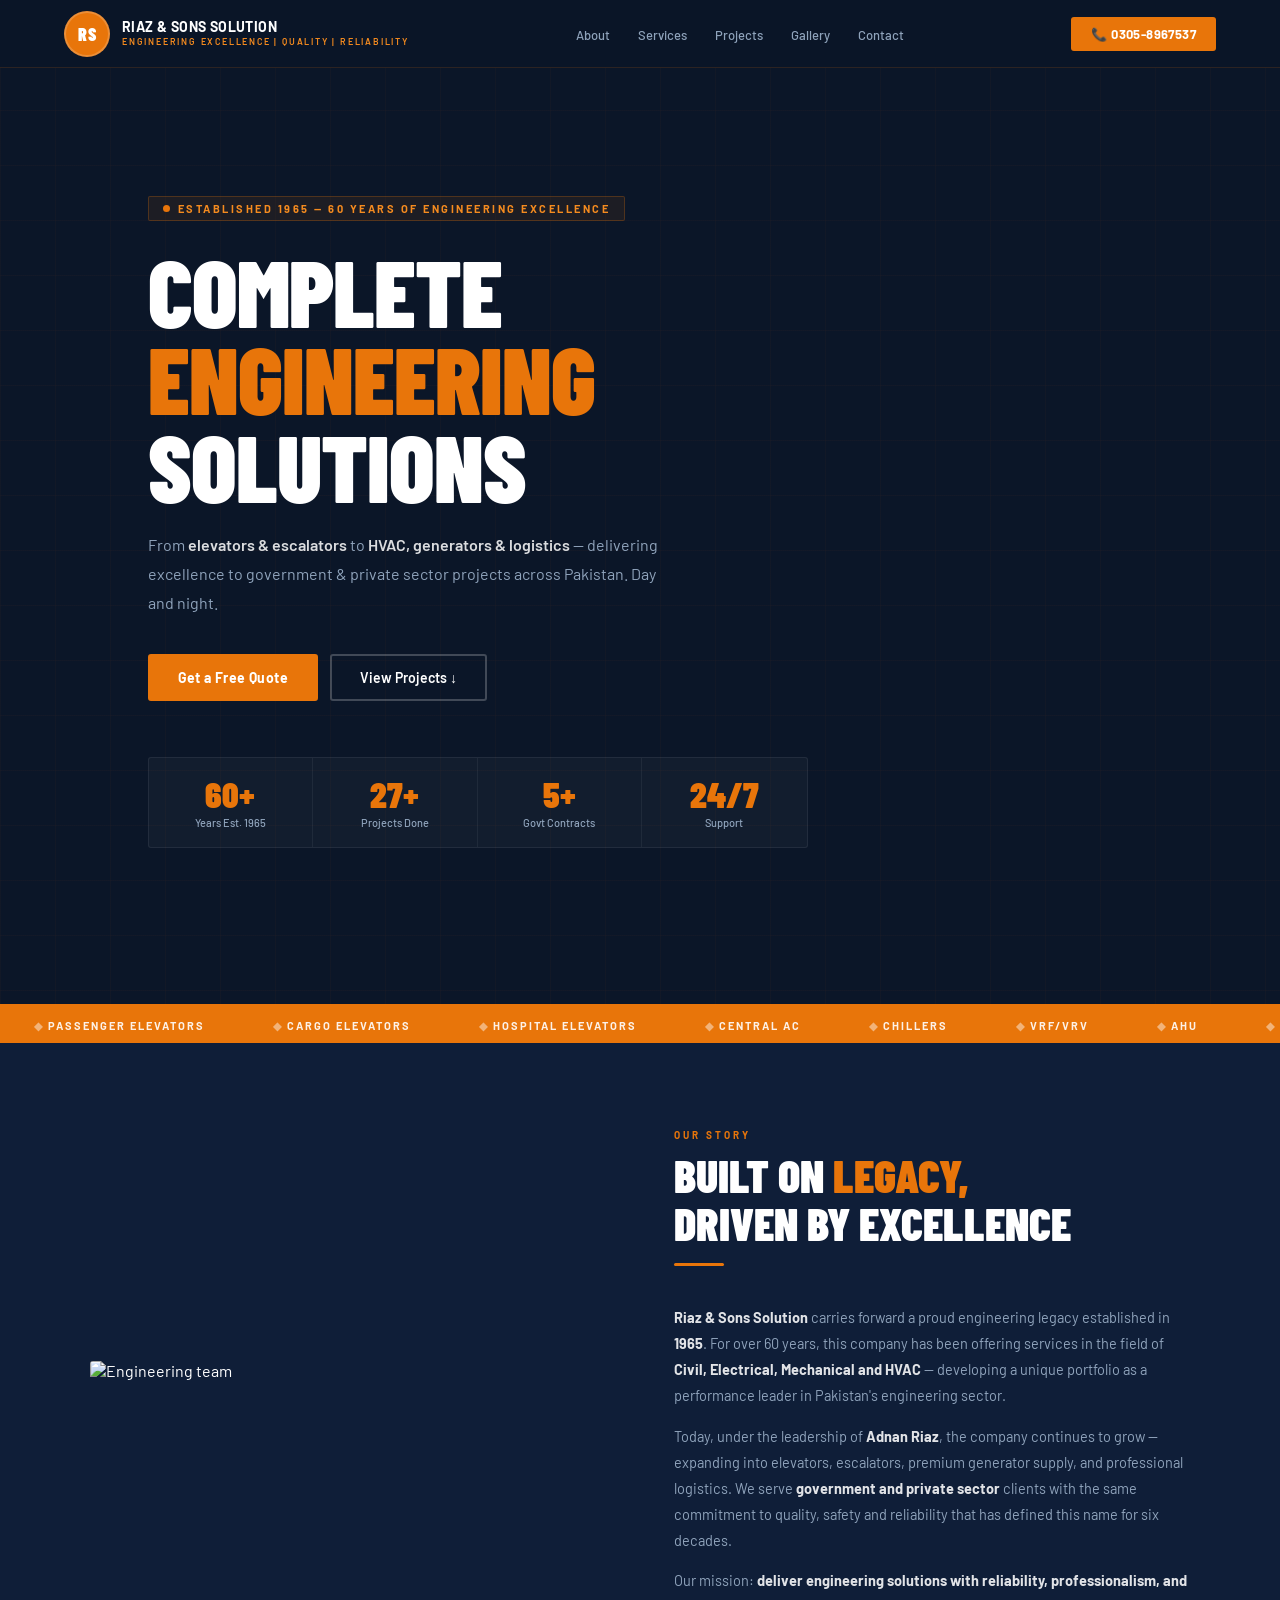
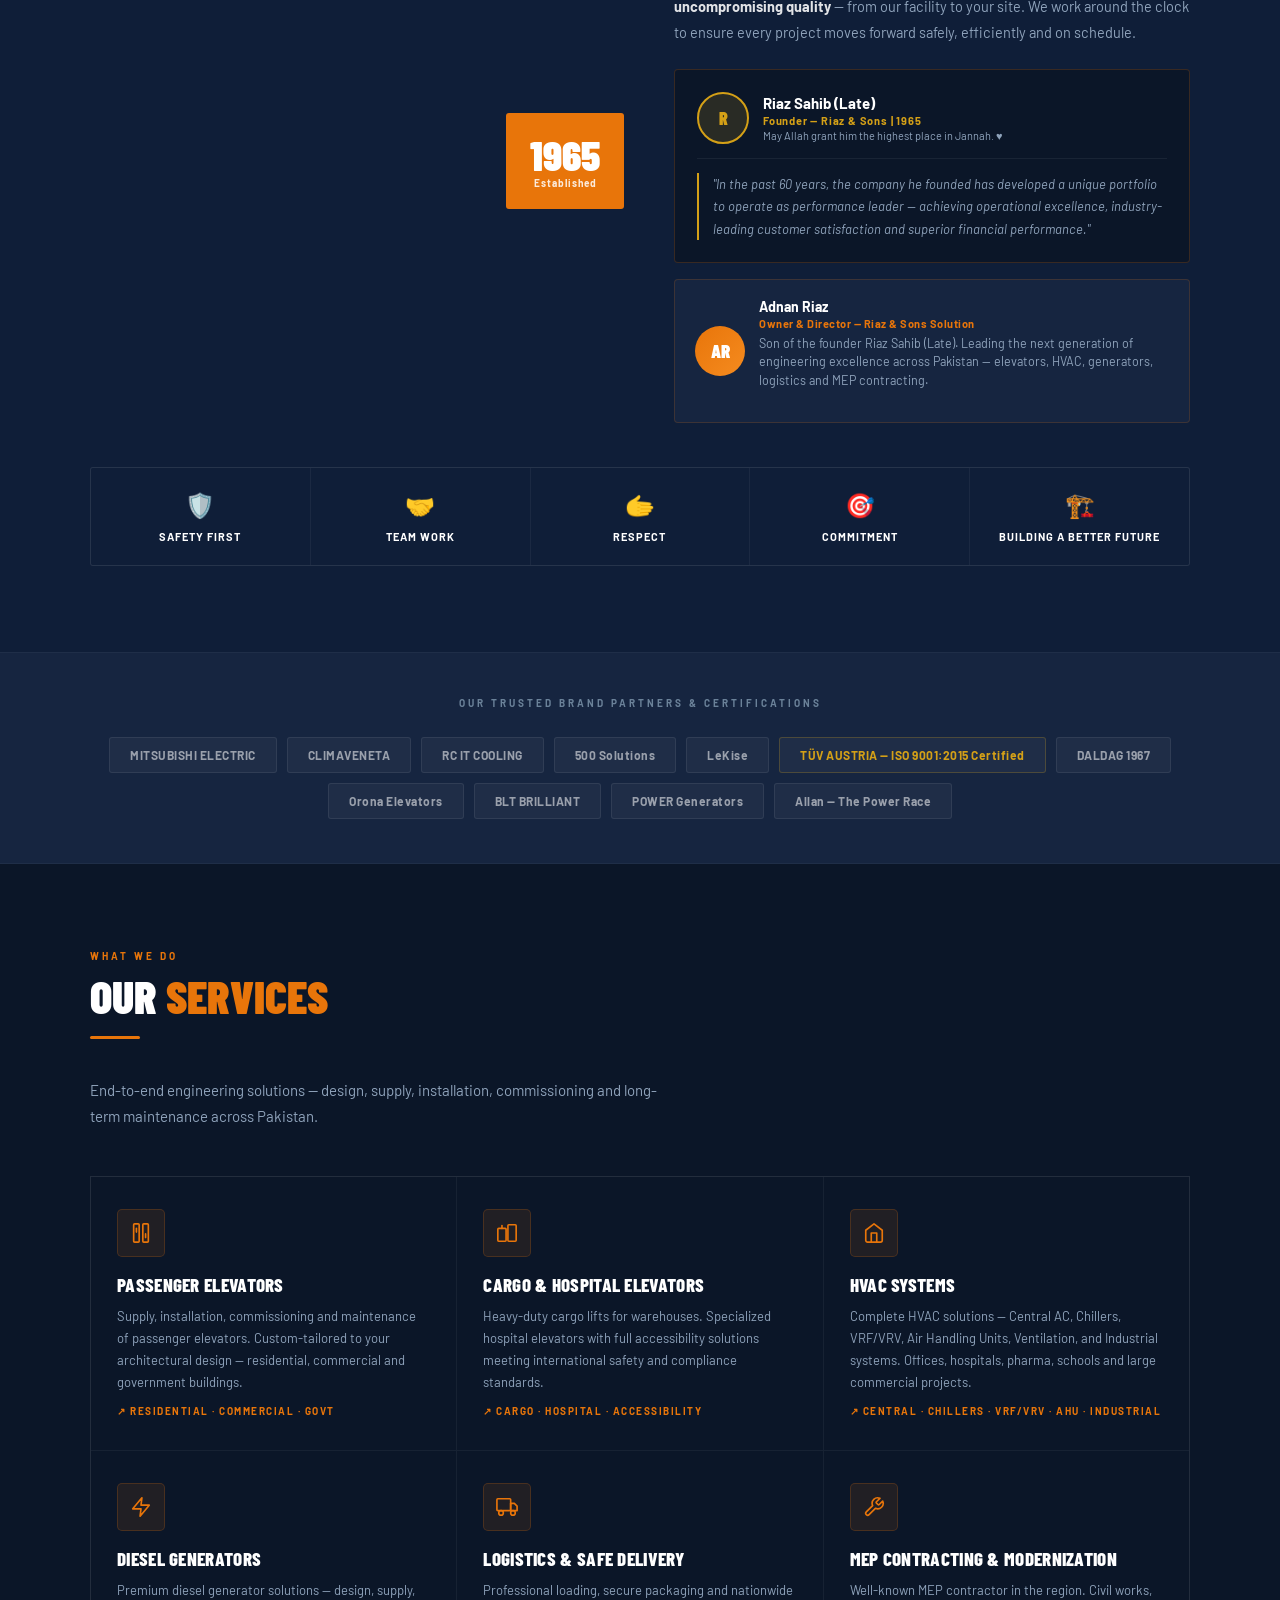
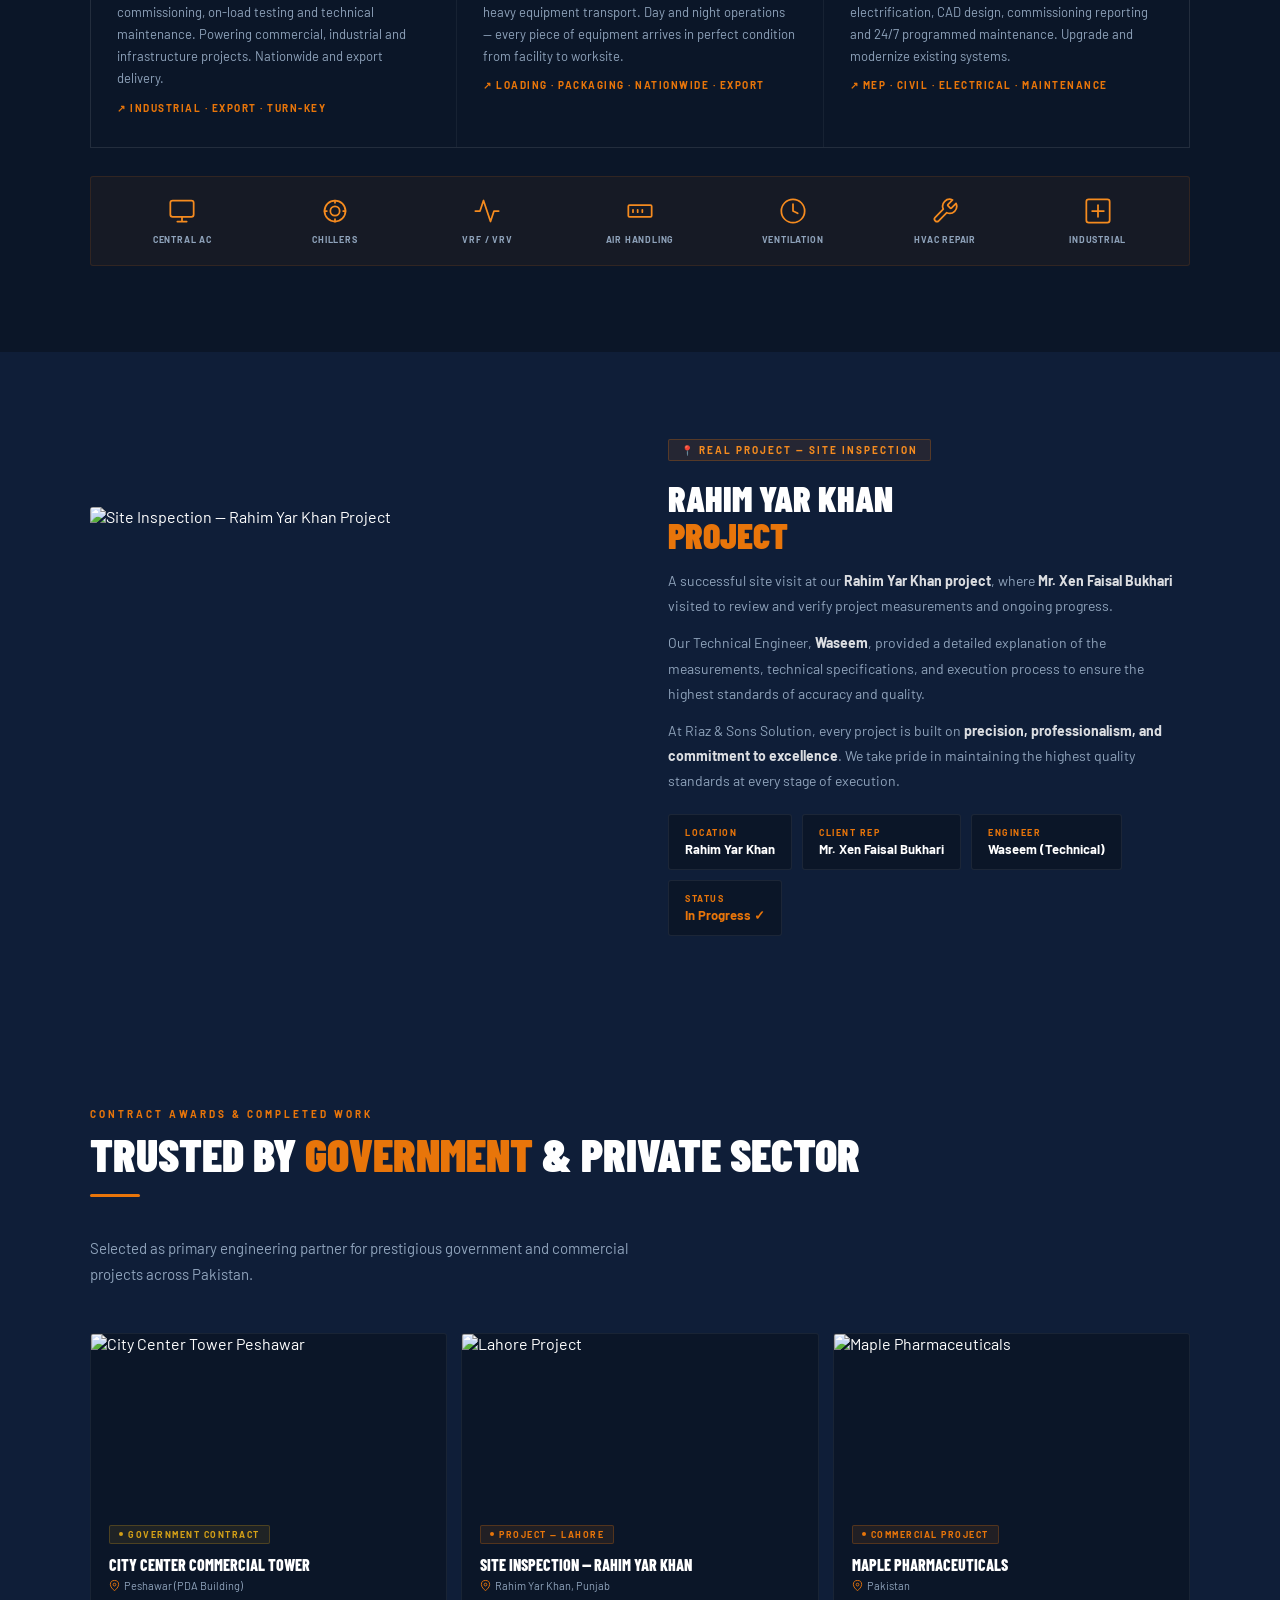
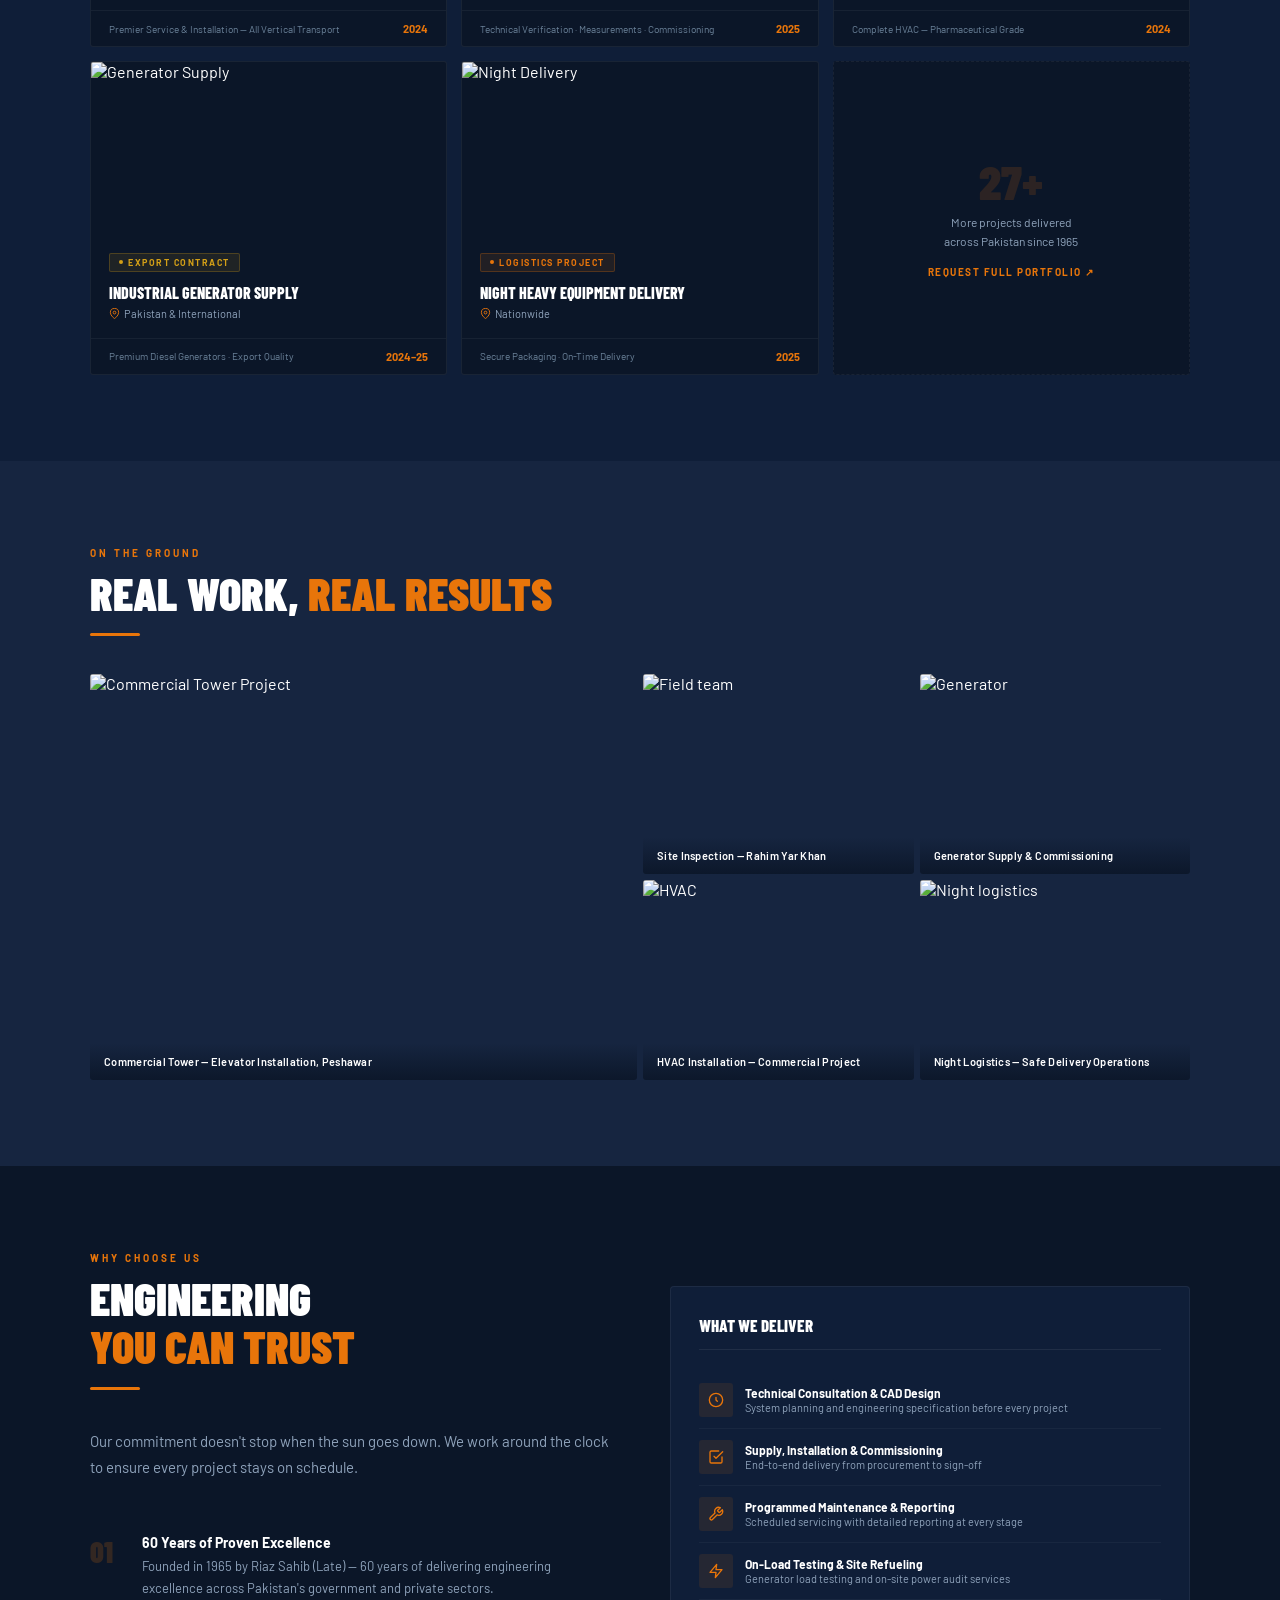
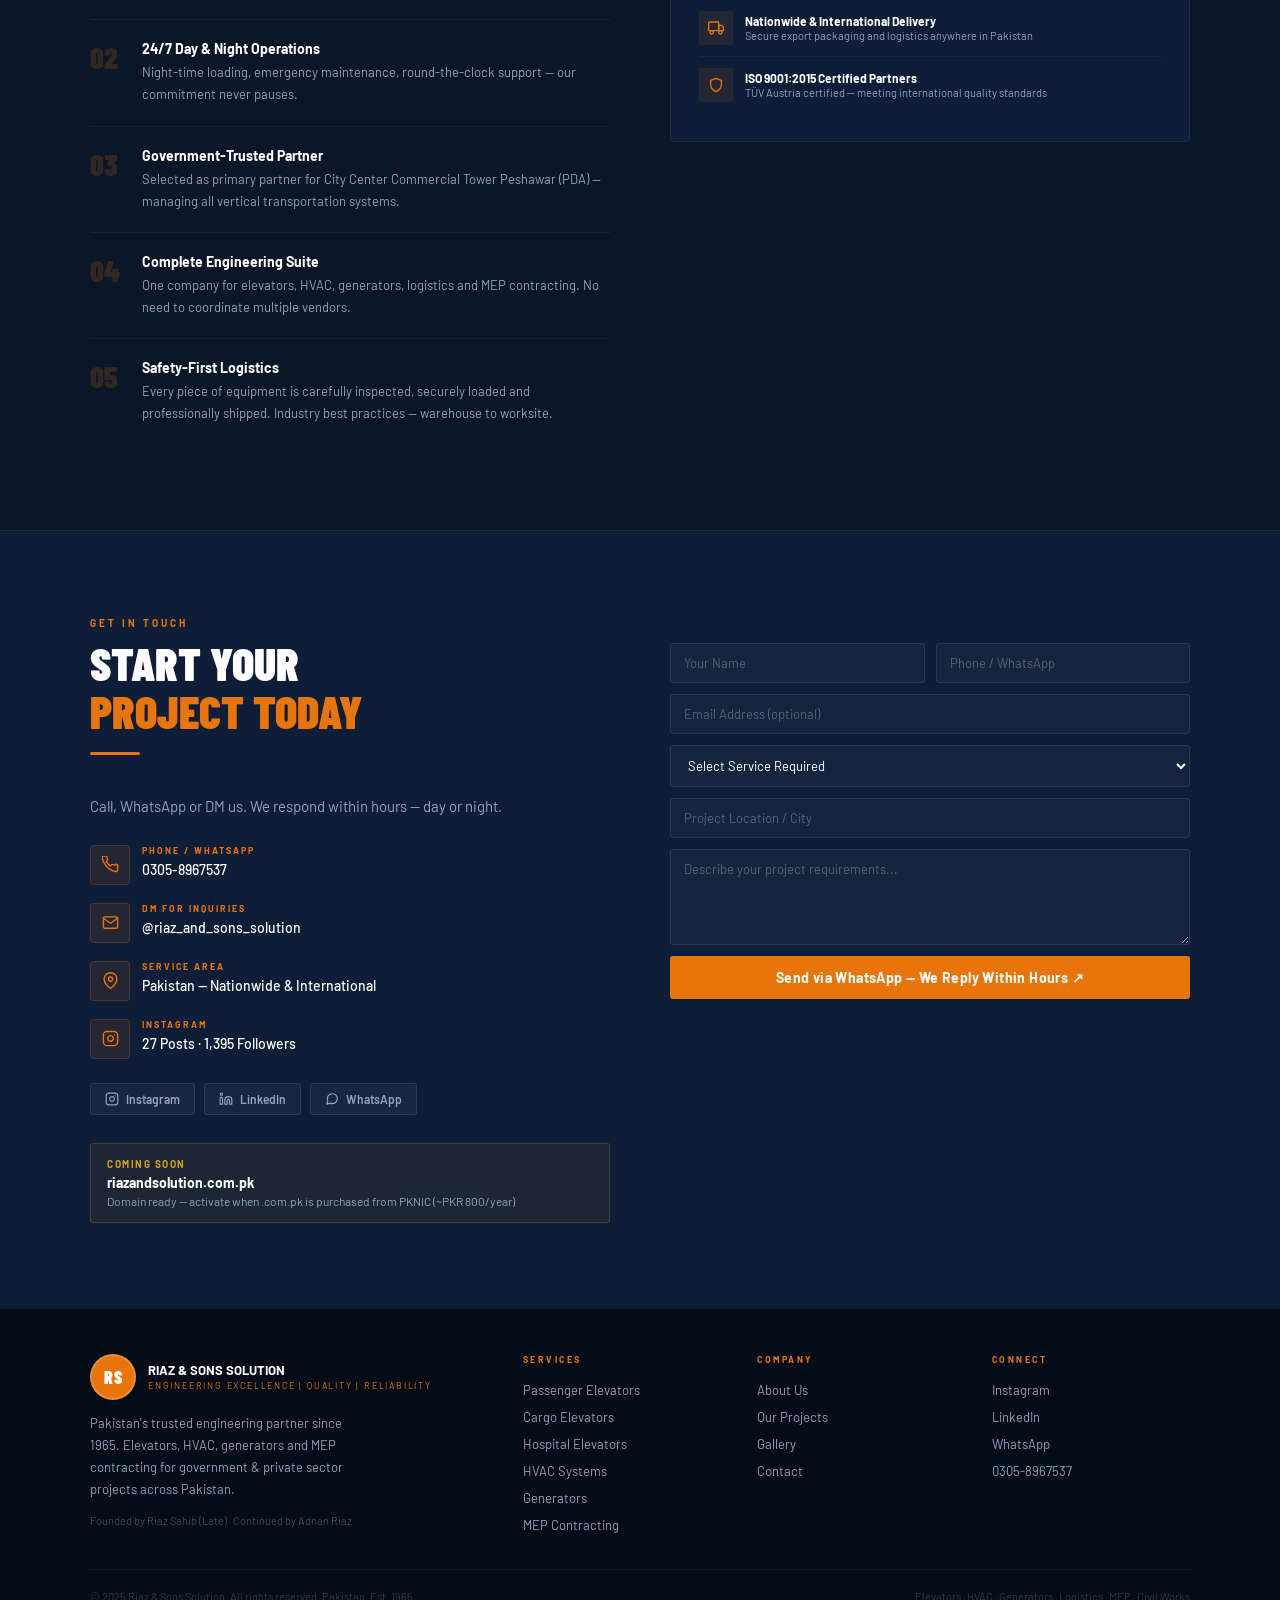
==== commit 5486b643: "Full update: founder Riaz Sahib, Adnan Riaz owner, brands, HVAC types, Rahim Yar Khan project, site " ====
--- a/index.html
+++ b/index.html
@@ -4,211 +4,246 @@
 <meta charset="UTF-8">
 <meta name="viewport" content="width=device-width, initial-scale=1.0">
 <title>Riaz & Sons Solution – Complete Engineering Solutions | Pakistan</title>
-<meta name="description" content="Riaz & Sons Solution — Pakistan's trusted engineering partner for Elevators, HVAC, Generators, and Logistics. Government & private sector projects across Pakistan.">
+<meta name="description" content="Riaz & Sons Solution — Pakistan's trusted engineering partner since 1965. Elevators, HVAC, Generators, MEP Contracting. Government & private sector projects across Pakistan.">
 <link href="https://fonts.googleapis.com/css2?family=Barlow:wght@300;400;500;600;700;800;900&family=Barlow+Condensed:wght@600;700;800;900&display=swap" rel="stylesheet">
 <style>
 *{margin:0;padding:0;box-sizing:border-box}
 :root{
-  --navy:#0B1628;
-  --navy2:#0F1E38;
-  --navy3:#162540;
-  --navy4:#1C2E4A;
-  --orange:#E8750A;
-  --orange2:#F58B1F;
-  --gold:#D4A017;
-  --white:#FFFFFF;
-  --lightgray:#E8EDF2;
-  --textgray:#8FA3BB;
-  --textgray2:#6B8299;
+  --navy:#0B1628;--navy2:#0F1E38;--navy3:#162540;--navy4:#1C2E4A;
+  --orange:#E8750A;--orange2:#F58B1F;--gold:#D4A017;
+  --white:#fff;--lg:#E8EDF2;--tg:#8FA3BB;--tg2:#6B8299;
 }
 html{scroll-behavior:smooth}
-body{font-family:'Barlow',sans-serif;background:var(--navy);color:var(--white);overflow-x:hidden}
-
-/* ── NAV ── */
-nav{position:fixed;top:0;left:0;right:0;z-index:999;background:rgba(11,22,40,0.98);backdrop-filter:blur(10px);border-bottom:1px solid rgba(232,117,10,0.15);display:flex;align-items:center;justify-content:space-between;padding:0 5%;height:68px}
+body{font-family:'Barlow',sans-serif;background:var(--navy);color:#fff;overflow-x:hidden}
+
+/* NAV */
+nav{position:fixed;top:0;left:0;right:0;z-index:999;background:rgba(11,22,40,0.98);backdrop-filter:blur(12px);border-bottom:1px solid rgba(232,117,10,0.15);display:flex;align-items:center;justify-content:space-between;padding:0 5%;height:68px}
 .nav-logo{display:flex;align-items:center;gap:12px;text-decoration:none}
-.rs-logo-wrap{position:relative;width:46px;height:46px}
-.rs-logo-outer{width:46px;height:46px;border-radius:50%;background:var(--orange);display:flex;align-items:center;justify-content:center;border:2px solid rgba(255,255,255,0.2)}
-.rs-logo-inner{font-family:'Barlow Condensed',sans-serif;font-weight:900;font-size:18px;color:#fff;letter-spacing:1px;line-height:1}
-.nav-brand-text{line-height:1.25}
-.nav-brand-text .name{display:block;font-size:14px;font-weight:700;color:#fff;letter-spacing:0.5px}
-.nav-brand-text .tag{display:block;font-size:9px;color:var(--orange2);letter-spacing:1.8px;font-weight:600;text-transform:uppercase;margin-top:1px}
-.nav-links{display:flex;gap:30px;list-style:none}
-.nav-links a{color:var(--textgray);text-decoration:none;font-size:13px;font-weight:500;letter-spacing:0.3px;transition:color 0.2s;padding:4px 0;border-bottom:2px solid transparent}
+.rs-circle{width:46px;height:46px;border-radius:50%;background:var(--orange);display:flex;align-items:center;justify-content:center;border:2px solid rgba(255,255,255,0.18);flex-shrink:0}
+.rs-circle span{font-family:'Barlow Condensed',sans-serif;font-weight:900;font-size:18px;color:#fff;letter-spacing:1px}
+.nb{line-height:1.2}
+.nb .n1{display:block;font-size:14px;font-weight:700;color:#fff;letter-spacing:0.4px}
+.nb .n2{display:block;font-size:9px;color:var(--orange2);letter-spacing:1.8px;font-weight:600;text-transform:uppercase;margin-top:1px}
+.nav-links{display:flex;gap:28px;list-style:none}
+.nav-links a{color:var(--tg);text-decoration:none;font-size:13px;font-weight:500;transition:color 0.2s;padding-bottom:3px;border-bottom:2px solid transparent}
 .nav-links a:hover{color:#fff;border-bottom-color:var(--orange)}
-.nav-cta{background:var(--orange);color:#fff;padding:9px 22px;border-radius:3px;font-size:13px;font-weight:700;text-decoration:none;letter-spacing:0.5px;transition:background 0.2s;white-space:nowrap}
+.nav-cta{background:var(--orange);color:#fff;padding:9px 20px;border-radius:3px;font-size:13px;font-weight:700;text-decoration:none;letter-spacing:0.4px;transition:background 0.2s;white-space:nowrap}
 .nav-cta:hover{background:var(--orange2)}
 
-/* ── HERO ── */
+/* HERO */
 .hero{min-height:100vh;position:relative;display:flex;align-items:center;overflow:hidden}
 .hero-bg{position:absolute;inset:0;z-index:0}
-.hero-bg img{width:100%;height:100%;object-fit:cover;filter:brightness(0.18)}
-.hero-overlay{position:absolute;inset:0;background:linear-gradient(105deg,rgba(11,22,40,0.97) 45%,rgba(11,22,40,0.6) 100%);z-index:1}
-.hero-grid{position:absolute;inset:0;z-index:1;background-image:linear-gradient(rgba(232,117,10,0.035) 1px,transparent 1px),linear-gradient(90deg,rgba(232,117,10,0.035) 1px,transparent 1px);background-size:55px 55px}
-.hero-content{position:relative;z-index:2;max-width:1100px;margin:0 auto;padding:100px 5% 60px;width:100%}
-.hero-eyebrow{display:inline-flex;align-items:center;gap:8px;background:rgba(232,117,10,0.08);border:1px solid rgba(232,117,10,0.25);padding:5px 14px;border-radius:2px;margin-bottom:26px}
-.hero-dot{width:7px;height:7px;background:var(--orange);border-radius:50%;animation:blink 2s infinite}
-@keyframes blink{0%,100%{opacity:1}50%{opacity:0.3}}
-.hero-eyebrow span{font-size:11px;font-weight:700;color:var(--orange2);letter-spacing:2.5px;text-transform:uppercase}
-.hero h1{font-family:'Barlow Condensed',sans-serif;font-size:clamp(52px,8vw,96px);font-weight:900;line-height:0.95;letter-spacing:-1px;text-transform:uppercase;margin-bottom:6px}
+.hero-bg img{width:100%;height:100%;object-fit:cover;filter:brightness(0.15)}
+.hero-ov{position:absolute;inset:0;background:linear-gradient(110deg,rgba(11,22,40,0.97) 48%,rgba(11,22,40,0.55) 100%);z-index:1}
+.hero-grid{position:absolute;inset:0;z-index:1;background-image:linear-gradient(rgba(232,117,10,0.03) 1px,transparent 1px),linear-gradient(90deg,rgba(232,117,10,0.03) 1px,transparent 1px);background-size:55px 55px}
+.hc{position:relative;z-index:2;max-width:1100px;margin:0 auto;padding:110px 5% 70px;width:100%}
+.eyebrow{display:inline-flex;align-items:center;gap:8px;background:rgba(232,117,10,0.08);border:1px solid rgba(232,117,10,0.25);padding:5px 14px;border-radius:2px;margin-bottom:26px}
+.edot{width:7px;height:7px;background:var(--orange);border-radius:50%;animation:bl 2s infinite}
+@keyframes bl{0%,100%{opacity:1}50%{opacity:0.3}}
+.eyebrow span{font-size:11px;font-weight:700;color:var(--orange2);letter-spacing:2.5px;text-transform:uppercase}
+.hero h1{font-family:'Barlow Condensed',sans-serif;font-size:clamp(50px,8vw,94px);font-weight:900;line-height:0.93;letter-spacing:-1px;text-transform:uppercase}
 .hero h1 em{font-style:normal;color:var(--orange)}
-.hero-sub{font-size:17px;color:var(--textgray);max-width:520px;margin:22px 0 38px;line-height:1.75}
+.hero-sub{font-size:16px;color:var(--tg);max-width:520px;margin:22px 0 36px;line-height:1.8}
 .hero-sub strong{color:rgba(255,255,255,0.85);font-weight:600}
-.hero-btns{display:flex;gap:14px;flex-wrap:wrap;margin-bottom:60px}
-.btn-orange{background:var(--orange);color:#fff;padding:13px 30px;font-size:14px;font-weight:700;text-decoration:none;border-radius:3px;letter-spacing:0.5px;transition:all 0.2s;border:2px solid var(--orange)}
-.btn-orange:hover{background:var(--orange2);border-color:var(--orange2)}
-.btn-ghost{border:2px solid rgba(255,255,255,0.25);color:#fff;padding:13px 30px;font-size:14px;font-weight:600;text-decoration:none;border-radius:3px;letter-spacing:0.5px;transition:all 0.2s}
-.btn-ghost:hover{border-color:var(--orange);color:var(--orange)}
-.hero-stats{display:grid;grid-template-columns:repeat(4,1fr);max-width:680px;border:1px solid rgba(255,255,255,0.07);border-radius:4px;overflow:hidden;background:rgba(255,255,255,0.03)}
-.stat{padding:20px 22px;border-right:1px solid rgba(255,255,255,0.06);text-align:center}
-.stat:last-child{border-right:none}
-.stat-n{font-family:'Barlow Condensed',sans-serif;font-size:38px;font-weight:900;color:var(--orange);line-height:1;display:block}
-.stat-l{font-size:11px;color:var(--textgray);margin-top:5px;font-weight:500;letter-spacing:0.3px}
-
-/* ── TICKER ── */
-.ticker{background:var(--orange);padding:11px 0;overflow:hidden;white-space:nowrap;position:relative;z-index:5}
-.ticker-track{display:inline-flex;animation:tick 35s linear infinite}
-.ticker-track span{font-size:11px;font-weight:700;letter-spacing:2px;text-transform:uppercase;color:rgba(255,255,255,0.9);padding:0 36px}
-.ticker-track span::before{content:"◆  ";opacity:0.5}
-@keyframes tick{from{transform:translateX(0)}to{transform:translateX(-50%)}}
-
-/* ── SECTION BASE ── */
-section{padding:88px 5%}
+.hbtns{display:flex;gap:12px;flex-wrap:wrap;margin-bottom:56px}
+.bo{background:var(--orange);color:#fff;padding:13px 28px;font-size:14px;font-weight:700;text-decoration:none;border-radius:3px;letter-spacing:0.4px;transition:background 0.2s;border:2px solid var(--orange)}
+.bo:hover{background:var(--orange2);border-color:var(--orange2)}
+.bg{border:2px solid rgba(255,255,255,0.22);color:#fff;padding:13px 28px;font-size:14px;font-weight:600;text-decoration:none;border-radius:3px;transition:all 0.2s}
+.bg:hover{border-color:var(--orange);color:var(--orange)}
+.hstats{display:grid;grid-template-columns:repeat(4,1fr);max-width:660px;border:1px solid rgba(255,255,255,0.07);border-radius:3px;overflow:hidden;background:rgba(255,255,255,0.03)}
+.hstat{padding:18px 20px;border-right:1px solid rgba(255,255,255,0.06);text-align:center}
+.hstat:last-child{border-right:none}
+.hn{font-family:'Barlow Condensed',sans-serif;font-size:36px;font-weight:900;color:var(--orange);line-height:1;display:block}
+.hl{font-size:11px;color:var(--tg);margin-top:4px;font-weight:500}
+
+/* TICKER */
+.ticker{background:var(--orange);padding:10px 0;overflow:hidden;white-space:nowrap;position:relative;z-index:5}
+.ttrack{display:inline-flex;animation:tk 38s linear infinite}
+.ttrack span{font-size:11px;font-weight:700;letter-spacing:2px;text-transform:uppercase;color:rgba(255,255,255,0.9);padding:0 34px}
+.ttrack span::before{content:"◆  ";opacity:0.5}
+@keyframes tk{from{transform:translateX(0)}to{transform:translateX(-50%)}}
+
+/* SECTIONS */
+section{padding:86px 5%}
 .si{max-width:1100px;margin:0 auto}
-.slabel{font-size:10px;font-weight:700;letter-spacing:3px;color:var(--orange);text-transform:uppercase;margin-bottom:10px}
-.stitle{font-family:'Barlow Condensed',sans-serif;font-size:clamp(30px,4vw,48px);font-weight:900;text-transform:uppercase;color:#fff;line-height:1.05;margin-bottom:14px}
-.stitle .o{color:var(--orange)}
-.sdesc{font-size:15px;color:var(--textgray);max-width:580px;line-height:1.75}
-.sline{width:52px;height:3px;background:var(--orange);border-radius:2px;margin:18px 0 40px}
-
-/* ── ABOUT / HISTORY ── */
+.sl{font-size:10px;font-weight:700;letter-spacing:3px;color:var(--orange);text-transform:uppercase;margin-bottom:10px}
+.st{font-family:'Barlow Condensed',sans-serif;font-size:clamp(28px,4vw,46px);font-weight:900;text-transform:uppercase;color:#fff;line-height:1.05;margin-bottom:12px}
+.st .o{color:var(--orange)}
+.sd{font-size:15px;color:var(--tg);max-width:580px;line-height:1.75}
+.sline{width:50px;height:3px;background:var(--orange);border-radius:2px;margin:16px 0 38px}
+
+/* ABOUT */
 .about-bg{background:var(--navy2)}
-.about-grid{display:grid;grid-template-columns:1fr 1fr;gap:70px;align-items:center}
-.about-img-wrap{position:relative}
-.about-img{width:100%;height:420px;object-fit:cover;border-radius:4px;display:block}
-.about-badge{position:absolute;bottom:-20px;right:-20px;background:var(--orange);padding:22px 26px;border-radius:3px;text-align:center}
-.about-badge .big{font-family:'Barlow Condensed',sans-serif;font-size:44px;font-weight:900;color:#fff;line-height:1}
-.about-badge .sm{font-size:11px;color:rgba(255,255,255,0.85);font-weight:600;letter-spacing:1px;margin-top:2px}
-.about-text{padding-bottom:20px}
-.about-text p{font-size:15px;color:var(--textgray);line-height:1.8;margin-bottom:16px}
-.about-text p strong{color:rgba(255,255,255,0.85)}
-.owner-card{background:var(--navy);border:1px solid rgba(232,117,10,0.2);border-radius:4px;padding:20px 22px;display:flex;align-items:center;gap:16px;margin-top:28px}
-.owner-avatar{width:54px;height:54px;border-radius:50%;background:linear-gradient(135deg,var(--orange),var(--orange2));display:flex;align-items:center;justify-content:center;font-family:'Barlow Condensed',sans-serif;font-size:20px;font-weight:900;color:#fff;flex-shrink:0}
-.owner-info h4{font-size:15px;font-weight:700;color:#fff}
-.owner-info span{font-size:12px;color:var(--orange);font-weight:600;letter-spacing:0.5px}
-.owner-info p{font-size:13px;color:var(--textgray);margin-top:4px;line-height:1.5}
-
-/* ── SERVICES ── */
-.services-bg{background:var(--navy)}
-.services-grid{display:grid;grid-template-columns:repeat(3,1fr);gap:1px;background:rgba(255,255,255,0.05);border:1px solid rgba(255,255,255,0.05);margin-top:48px}
-.svc{background:var(--navy);padding:34px 28px;transition:background 0.2s;position:relative;overflow:hidden;cursor:default}
+.ag{display:grid;grid-template-columns:1fr 1fr;gap:68px;align-items:center}
+.aimg-wrap{position:relative}
+.aimg{width:100%;height:430px;object-fit:cover;border-radius:3px;display:block}
+.abadge{position:absolute;bottom:-18px;right:-18px;background:var(--orange);padding:20px 24px;border-radius:3px;text-align:center}
+.abadge .bn{font-family:'Barlow Condensed',sans-serif;font-size:42px;font-weight:900;color:#fff;line-height:1}
+.abadge .bs{font-size:10px;color:rgba(255,255,255,0.85);font-weight:700;letter-spacing:1px;margin-top:2px}
+.at p{font-size:14.5px;color:var(--tg);line-height:1.8;margin-bottom:14px}
+.at p strong{color:rgba(255,255,255,0.88)}
+/* Founder memorial */
+.founder-box{background:var(--navy);border:1px solid rgba(232,117,10,0.2);border-radius:4px;padding:22px;margin-top:24px}
+.founder-top{display:flex;align-items:center;gap:14px;margin-bottom:14px;padding-bottom:14px;border-bottom:1px solid rgba(255,255,255,0.06)}
+.founder-av{width:52px;height:52px;border-radius:50%;background:rgba(212,160,23,0.15);border:2px solid var(--gold);display:flex;align-items:center;justify-content:center;font-family:'Barlow Condensed',sans-serif;font-size:18px;font-weight:900;color:var(--gold);flex-shrink:0}
+.founder-info h4{font-size:15px;font-weight:700;color:#fff}
+.founder-info .role{font-size:11px;color:var(--gold);font-weight:700;letter-spacing:0.8px;margin-top:2px}
+.founder-info .dates{font-size:11px;color:var(--tg);margin-top:2px}
+.founder-quote{font-size:13px;color:var(--tg);line-height:1.7;font-style:italic;border-left:2px solid var(--gold);padding-left:14px}
+/* Owner card */
+.owner-card{background:var(--navy3);border:1px solid rgba(232,117,10,0.18);border-radius:4px;padding:18px 20px;display:flex;align-items:center;gap:14px;margin-top:16px}
+.owner-av{width:50px;height:50px;border-radius:50%;background:linear-gradient(135deg,var(--orange),var(--orange2));display:flex;align-items:center;justify-content:center;font-family:'Barlow Condensed',sans-serif;font-size:19px;font-weight:900;color:#fff;flex-shrink:0}
+.owner-info h4{font-size:14px;font-weight:700;color:#fff}
+.owner-info .or{font-size:11px;color:var(--orange);font-weight:700;letter-spacing:0.5px;margin-top:2px}
+.owner-info p{font-size:12.5px;color:var(--tg);margin-top:4px;line-height:1.5}
+/* Values */
+.values{display:grid;grid-template-columns:repeat(5,1fr);gap:1px;background:rgba(255,255,255,0.05);border:1px solid rgba(255,255,255,0.05);margin-top:44px;border-radius:3px;overflow:hidden}
+.val{background:var(--navy2);padding:22px 14px;text-align:center}
+.val-ico{font-size:24px;margin-bottom:10px}
+.val h5{font-size:11px;font-weight:700;color:#fff;text-transform:uppercase;letter-spacing:1px}
+
+/* BRANDS */
+.brands-bg{background:var(--navy3);border-top:1px solid rgba(255,255,255,0.04);border-bottom:1px solid rgba(255,255,255,0.04)}
+.brands-title{text-align:center;font-size:10px;font-weight:700;letter-spacing:3px;color:var(--tg2);text-transform:uppercase;margin-bottom:28px}
+.brands-grid{display:flex;flex-wrap:wrap;justify-content:center;align-items:center;gap:10px}
+.brand-pill{background:rgba(255,255,255,0.04);border:1px solid rgba(255,255,255,0.08);border-radius:3px;padding:10px 20px;font-size:12px;font-weight:700;color:rgba(255,255,255,0.55);letter-spacing:0.5px;transition:all 0.2s;white-space:nowrap}
+.brand-pill:hover{border-color:rgba(232,117,10,0.35);color:rgba(255,255,255,0.85);background:rgba(232,117,10,0.06)}
+.brand-pill.cert{border-color:rgba(212,160,23,0.25);color:var(--gold)}
+
+/* SERVICES */
+.svcs-bg{background:var(--navy)}
+.svcs-grid{display:grid;grid-template-columns:repeat(3,1fr);gap:1px;background:rgba(255,255,255,0.05);border:1px solid rgba(255,255,255,0.05);margin-top:46px}
+.svc{background:var(--navy);padding:32px 26px;transition:background 0.2s;position:relative;overflow:hidden;cursor:default}
 .svc::after{content:'';position:absolute;bottom:0;left:0;right:0;height:2px;background:var(--orange);transform:scaleX(0);transition:transform 0.3s;transform-origin:left}
 .svc:hover::after{transform:scaleX(1)}
 .svc:hover{background:var(--navy3)}
-.svc-ico{width:50px;height:50px;background:rgba(232,117,10,0.1);border:1px solid rgba(232,117,10,0.2);border-radius:5px;display:flex;align-items:center;justify-content:center;margin-bottom:18px}
-.svc-ico svg{width:24px;height:24px;stroke:var(--orange);fill:none;stroke-width:1.8;stroke-linecap:round;stroke-linejoin:round}
-.svc h3{font-family:'Barlow Condensed',sans-serif;font-size:20px;font-weight:800;color:#fff;text-transform:uppercase;margin-bottom:10px;letter-spacing:0.3px}
-.svc p{font-size:13.5px;color:var(--textgray);line-height:1.7}
-.svc-tag{display:inline-block;margin-top:14px;font-size:10px;font-weight:700;color:var(--orange);letter-spacing:1.5px;text-transform:uppercase}
-
-/* ── PROJECTS ── */
-.projects-bg{background:var(--navy2)}
-.projects-grid{display:grid;grid-template-columns:repeat(3,1fr);gap:14px;margin-top:48px}
-.pcard{background:var(--navy);border:1px solid rgba(255,255,255,0.06);border-radius:4px;overflow:hidden;transition:border-color 0.2s,transform 0.2s}
-.pcard:hover{border-color:rgba(232,117,10,0.35);transform:translateY(-3px)}
-.pcard-img{width:100%;height:170px;object-fit:cover;display:block}
-.pcard-body{padding:20px}
-.pbadge{display:inline-flex;align-items:center;gap:5px;padding:3px 9px;border-radius:2px;font-size:9px;font-weight:700;letter-spacing:1.5px;text-transform:uppercase;margin-bottom:12px}
+.svc-ico{width:48px;height:48px;background:rgba(232,117,10,0.1);border:1px solid rgba(232,117,10,0.2);border-radius:5px;display:flex;align-items:center;justify-content:center;margin-bottom:16px}
+.svc-ico svg{width:22px;height:22px;stroke:var(--orange);fill:none;stroke-width:1.8;stroke-linecap:round;stroke-linejoin:round}
+.svc h3{font-family:'Barlow Condensed',sans-serif;font-size:19px;font-weight:800;color:#fff;text-transform:uppercase;margin-bottom:9px;letter-spacing:0.3px}
+.svc p{font-size:13px;color:var(--tg);line-height:1.7}
+.svc-tag{display:inline-block;margin-top:12px;font-size:10px;font-weight:700;color:var(--orange);letter-spacing:1.5px;text-transform:uppercase}
+
+/* HVAC sub-grid */
+.hvac-row{display:grid;grid-template-columns:repeat(7,1fr);gap:10px;margin-top:28px;padding:20px;background:rgba(232,117,10,0.05);border:1px solid rgba(232,117,10,0.12);border-radius:3px}
+.hv-item{text-align:center}
+.hv-item svg{width:28px;height:28px;stroke:var(--orange2);fill:none;stroke-width:1.5;stroke-linecap:round;stroke-linejoin:round;margin-bottom:6px}
+.hv-item span{display:block;font-size:9px;font-weight:700;color:var(--tg);text-transform:uppercase;letter-spacing:0.8px}
+
+/* PROJECTS */
+.proj-bg{background:var(--navy2)}
+.proj-grid{display:grid;grid-template-columns:repeat(3,1fr);gap:14px;margin-top:46px}
+.pc{background:var(--navy);border:1px solid rgba(255,255,255,0.06);border-radius:3px;overflow:hidden;transition:border-color 0.2s,transform 0.2s}
+.pc:hover{border-color:rgba(232,117,10,0.35);transform:translateY(-3px)}
+.pc-img{width:100%;height:168px;object-fit:cover;display:block}
+.pc-body{padding:18px}
+.pbadge{display:inline-flex;align-items:center;gap:5px;padding:3px 9px;border-radius:2px;font-size:9px;font-weight:700;letter-spacing:1.5px;text-transform:uppercase;margin-bottom:11px}
 .pbadge.gov{background:rgba(212,160,23,0.1);border:1px solid rgba(212,160,23,0.25);color:var(--gold)}
-.pbadge.priv{background:rgba(232,117,10,0.1);border:1px solid rgba(232,117,10,0.25);color:var(--orange)}
-.pbadge-dot{width:4px;height:4px;background:currentColor;border-radius:50%}
-.pcard h3{font-family:'Barlow Condensed',sans-serif;font-size:17px;font-weight:800;color:#fff;text-transform:uppercase;line-height:1.2;margin-bottom:6px}
-.pcard .ploc{font-size:12px;color:var(--textgray);display:flex;align-items:center;gap:5px}
-.pcard-foot{padding:12px 20px;border-top:1px solid rgba(255,255,255,0.05);display:flex;justify-content:space-between;align-items:center}
-.ptype{font-size:11px;color:var(--textgray2)}
-.pyear{font-size:12px;font-weight:700;color:var(--orange)}
-
-/* ── GALLERY (REAL PICS) ── */
-.gallery-bg{background:var(--navy3)}
-.gallery-grid{display:grid;grid-template-columns:repeat(4,1fr);grid-template-rows:220px 220px;gap:6px;margin-top:40px}
-.gitem{overflow:hidden;border-radius:3px;position:relative}
-.gitem img{width:100%;height:100%;object-fit:cover;transition:transform 0.4s;display:block}
-.gitem:hover img{transform:scale(1.04)}
-.gitem.big{grid-column:span 2;grid-row:span 2}
-.gitem-label{position:absolute;bottom:0;left:0;right:0;padding:14px;background:linear-gradient(transparent,rgba(11,22,40,0.9));font-size:12px;font-weight:600;color:#fff;letter-spacing:0.3px}
-
-/* ── WHY US ── */
+.pbadge.prv{background:rgba(232,117,10,0.1);border:1px solid rgba(232,117,10,0.25);color:var(--orange)}
+.pd{width:4px;height:4px;background:currentColor;border-radius:50%}
+.pc h3{font-family:'Barlow Condensed',sans-serif;font-size:16px;font-weight:800;color:#fff;text-transform:uppercase;line-height:1.2;margin-bottom:5px}
+.ploc{font-size:11px;color:var(--tg);display:flex;align-items:center;gap:4px}
+.pc-foot{padding:11px 18px;border-top:1px solid rgba(255,255,255,0.05);display:flex;justify-content:space-between;align-items:center}
+.ptype{font-size:10px;color:var(--tg2)}
+.pyear{font-size:11px;font-weight:700;color:var(--orange)}
+
+/* GALLERY */
+.gal-bg{background:var(--navy3)}
+.gal-grid{display:grid;grid-template-columns:repeat(4,1fr);grid-template-rows:200px 200px;gap:6px;margin-top:38px}
+.gi{overflow:hidden;border-radius:3px;position:relative}
+.gi img{width:100%;height:100%;object-fit:cover;transition:transform 0.4s;display:block}
+.gi:hover img{transform:scale(1.05)}
+.gi.big{grid-column:span 2;grid-row:span 2}
+.gi-lbl{position:absolute;bottom:0;left:0;right:0;padding:12px 14px;background:linear-gradient(transparent,rgba(11,22,40,0.9));font-size:11px;font-weight:600;color:#fff;letter-spacing:0.3px}
+
+/* SITE INSPECTION HIGHLIGHT */
+.insp-bg{background:var(--navy2)}
+.insp-grid{display:grid;grid-template-columns:1fr 1fr;gap:56px;align-items:center}
+.insp-img{width:100%;border-radius:3px;display:block;height:360px;object-fit:cover;object-position:top}
+.insp-text .itag{display:inline-block;background:rgba(232,117,10,0.1);border:1px solid rgba(232,117,10,0.25);padding:4px 12px;border-radius:2px;font-size:10px;font-weight:700;color:var(--orange2);letter-spacing:2px;text-transform:uppercase;margin-bottom:18px}
+.insp-text h2{font-family:'Barlow Condensed',sans-serif;font-size:36px;font-weight:900;text-transform:uppercase;color:#fff;line-height:1.05;margin-bottom:14px}
+.insp-text h2 em{font-style:normal;color:var(--orange)}
+.insp-text p{font-size:14px;color:var(--tg);line-height:1.8;margin-bottom:12px}
+.insp-text p strong{color:rgba(255,255,255,0.85)}
+.insp-detail{display:flex;gap:10px;flex-wrap:wrap;margin-top:20px}
+.idet{background:var(--navy);border:1px solid rgba(255,255,255,0.07);border-radius:3px;padding:12px 16px}
+.idet .il{font-size:9px;font-weight:700;color:var(--orange);letter-spacing:1.5px;text-transform:uppercase;margin-bottom:3px}
+.idet .iv{font-size:13px;font-weight:700;color:#fff}
+
+/* WHY */
 .why-bg{background:var(--navy)}
-.why-grid{display:grid;grid-template-columns:1fr 1fr;gap:64px;align-items:start}
-.why-points{display:flex;flex-direction:column;gap:0;margin-top:36px}
-.wp{display:flex;gap:18px;padding:22px 0;border-bottom:1px solid rgba(255,255,255,0.05)}
+.why-grid{display:grid;grid-template-columns:1fr 1fr;gap:60px;align-items:start}
+.wps{display:flex;flex-direction:column;gap:0;margin-top:34px}
+.wp{display:flex;gap:16px;padding:20px 0;border-bottom:1px solid rgba(255,255,255,0.05)}
 .wp:last-child{border-bottom:none}
-.wp-num{font-family:'Barlow Condensed',sans-serif;font-size:32px;font-weight:900;color:rgba(232,117,10,0.18);line-height:1;min-width:38px;margin-top:2px}
-.wp-body h4{font-size:15px;font-weight:700;color:#fff;margin-bottom:5px}
-.wp-body p{font-size:13.5px;color:var(--textgray);line-height:1.7}
-.caps-box{background:var(--navy2);border:1px solid rgba(255,255,255,0.06);border-radius:4px;padding:32px;margin-top:36px}
-.caps-title{font-family:'Barlow Condensed',sans-serif;font-size:18px;font-weight:800;color:#fff;text-transform:uppercase;margin-bottom:24px;padding-bottom:16px;border-bottom:1px solid rgba(255,255,255,0.07)}
-.cap-row{display:flex;align-items:center;gap:14px;padding:13px 0;border-bottom:1px solid rgba(255,255,255,0.04)}
-.cap-row:last-child{border-bottom:none}
-.cap-ico{width:36px;height:36px;background:rgba(232,117,10,0.1);border-radius:4px;display:flex;align-items:center;justify-content:center;flex-shrink:0}
-.cap-ico svg{width:18px;height:18px;stroke:var(--orange);fill:none;stroke-width:2;stroke-linecap:round;stroke-linejoin:round}
-.cap-text h5{font-size:13px;font-weight:700;color:#fff}
-.cap-text p{font-size:12px;color:var(--textgray);margin-top:2px}
-
-/* ── CONTACT ── */
-.contact-bg{background:var(--navy2);border-top:1px solid rgba(232,117,10,0.1)}
-.contact-grid{display:grid;grid-template-columns:1fr 1fr;gap:64px}
-.cinfo{display:flex;flex-direction:column;gap:20px;margin-top:28px}
-.crow{display:flex;gap:14px;align-items:flex-start}
-.cico{width:42px;height:42px;background:rgba(232,117,10,0.1);border:1px solid rgba(232,117,10,0.2);border-radius:4px;display:flex;align-items:center;justify-content:center;flex-shrink:0}
-.cico svg{width:18px;height:18px;stroke:var(--orange);fill:none;stroke-width:2;stroke-linecap:round;stroke-linejoin:round}
-.crow h5{font-size:10px;font-weight:700;color:var(--orange);letter-spacing:2px;text-transform:uppercase;margin-bottom:3px}
+.wpn{font-family:'Barlow Condensed',sans-serif;font-size:30px;font-weight:900;color:rgba(232,117,10,0.18);line-height:1;min-width:36px;margin-top:2px}
+.wp h4{font-size:14px;font-weight:700;color:#fff;margin-bottom:4px}
+.wp p{font-size:13px;color:var(--tg);line-height:1.7}
+.caps{background:var(--navy2);border:1px solid rgba(255,255,255,0.06);border-radius:4px;padding:28px;margin-top:34px}
+.caps-hd{font-family:'Barlow Condensed',sans-serif;font-size:17px;font-weight:800;color:#fff;text-transform:uppercase;margin-bottom:22px;padding-bottom:14px;border-bottom:1px solid rgba(255,255,255,0.07)}
+.cap{display:flex;align-items:center;gap:12px;padding:11px 0;border-bottom:1px solid rgba(255,255,255,0.04)}
+.cap:last-child{border-bottom:none}
+.cap-ic{width:34px;height:34px;background:rgba(232,117,10,0.1);border-radius:3px;display:flex;align-items:center;justify-content:center;flex-shrink:0}
+.cap-ic svg{width:16px;height:16px;stroke:var(--orange);fill:none;stroke-width:2;stroke-linecap:round;stroke-linejoin:round}
+.cap h5{font-size:12px;font-weight:700;color:#fff}
+.cap p{font-size:11px;color:var(--tg);margin-top:1px}
+
+/* CONTACT */
+.con-bg{background:var(--navy2);border-top:1px solid rgba(232,117,10,0.1)}
+.con-grid{display:grid;grid-template-columns:1fr 1fr;gap:60px}
+.cinfo{display:flex;flex-direction:column;gap:18px;margin-top:26px}
+.crow{display:flex;gap:12px;align-items:flex-start}
+.cico{width:40px;height:40px;background:rgba(232,117,10,0.1);border:1px solid rgba(232,117,10,0.2);border-radius:4px;display:flex;align-items:center;justify-content:center;flex-shrink:0}
+.cico svg{width:17px;height:17px;stroke:var(--orange);fill:none;stroke-width:2;stroke-linecap:round;stroke-linejoin:round}
+.crow h5{font-size:9px;font-weight:700;color:var(--orange);letter-spacing:2px;text-transform:uppercase;margin-bottom:3px}
 .crow p,.crow a{font-size:14px;color:#fff;font-weight:500;line-height:1.5;text-decoration:none}
 .crow a:hover{color:var(--orange)}
-.socials{display:flex;gap:10px;margin-top:28px}
-.soc-btn{display:flex;align-items:center;gap:8px;background:rgba(255,255,255,0.04);border:1px solid rgba(255,255,255,0.1);padding:9px 16px;border-radius:3px;text-decoration:none;color:var(--textgray);font-size:12px;font-weight:600;transition:all 0.2s}
-.soc-btn:hover{border-color:var(--orange);color:var(--orange)}
-.soc-btn svg{width:15px;height:15px;stroke:currentColor;fill:none;stroke-width:2;stroke-linecap:round;stroke-linejoin:round}
-.cform{margin-top:28px;display:flex;flex-direction:column;gap:12px}
-.cform-row{display:grid;grid-template-columns:1fr 1fr;gap:12px}
-.cform input,.cform select,.cform textarea{background:rgba(255,255,255,0.03);border:1px solid rgba(255,255,255,0.09);border-radius:3px;padding:11px 14px;font-size:13.5px;color:#fff;font-family:'Barlow',sans-serif;width:100%;outline:none;transition:border-color 0.2s}
+.socs{display:flex;gap:9px;margin-top:24px;flex-wrap:wrap}
+.socb{display:flex;align-items:center;gap:7px;background:rgba(255,255,255,0.04);border:1px solid rgba(255,255,255,0.09);padding:8px 14px;border-radius:3px;text-decoration:none;color:var(--tg);font-size:12px;font-weight:600;transition:all 0.2s}
+.socb:hover{border-color:var(--orange);color:var(--orange)}
+.socb svg{width:14px;height:14px;stroke:currentColor;fill:none;stroke-width:2;stroke-linecap:round;stroke-linejoin:round}
+.cform{margin-top:26px;display:flex;flex-direction:column;gap:11px}
+.crow2{display:grid;grid-template-columns:1fr 1fr;gap:11px}
+.cform input,.cform select,.cform textarea{background:rgba(255,255,255,0.03);border:1px solid rgba(255,255,255,0.09);border-radius:3px;padding:11px 13px;font-size:13px;color:#fff;font-family:'Barlow',sans-serif;width:100%;outline:none;transition:border-color 0.2s}
 .cform input::placeholder,.cform textarea::placeholder{color:rgba(255,255,255,0.28)}
 .cform input:focus,.cform textarea:focus,.cform select:focus{border-color:var(--orange)}
 .cform select option{background:var(--navy2);color:#fff}
-.cform textarea{resize:vertical;min-height:100px}
-.cform-btn{background:var(--orange);color:#fff;border:none;padding:13px;font-size:14px;font-weight:700;border-radius:3px;cursor:pointer;font-family:'Barlow',sans-serif;letter-spacing:0.5px;transition:background 0.2s}
-.cform-btn:hover{background:var(--orange2)}
-
-/* ── FOOTER ── */
-footer{background:#040C18;padding:44px 5% 24px;border-top:1px solid rgba(232,117,10,0.08)}
-.footer-inner{max-width:1100px;margin:0 auto}
-.footer-top{display:grid;grid-template-columns:2fr 1fr 1fr 1fr;gap:40px;margin-bottom:40px}
-.footer-brand p{font-size:13px;color:var(--textgray);line-height:1.7;margin-top:14px;max-width:280px}
-.footer-col h6{font-size:10px;font-weight:700;color:var(--orange);letter-spacing:2.5px;text-transform:uppercase;margin-bottom:16px}
-.footer-col ul{list-style:none;display:flex;flex-direction:column;gap:9px}
-.footer-col ul a{font-size:13px;color:var(--textgray);text-decoration:none;transition:color 0.2s}
-.footer-col ul a:hover{color:#fff}
-.footer-bottom{border-top:1px solid rgba(255,255,255,0.04);padding-top:22px;display:flex;justify-content:space-between;align-items:center;flex-wrap:wrap;gap:10px}
-.footer-bottom p{font-size:11px;color:rgba(255,255,255,0.2)}
-
-/* ── RESPONSIVE ── */
+.cform textarea{resize:vertical;min-height:96px}
+.cbtn{background:var(--orange);color:#fff;border:none;padding:13px;font-size:14px;font-weight:700;border-radius:3px;cursor:pointer;font-family:'Barlow',sans-serif;letter-spacing:0.4px;transition:background 0.2s;width:100%}
+.cbtn:hover{background:var(--orange2)}
+
+/* FOOTER */
+footer{background:#040C18;padding:44px 5% 22px;border-top:1px solid rgba(232,117,10,0.07)}
+.fi{max-width:1100px;margin:0 auto}
+.ftop{display:grid;grid-template-columns:2fr 1fr 1fr 1fr;gap:36px;margin-bottom:36px}
+.fbrand p{font-size:13px;color:var(--tg);line-height:1.7;margin-top:12px;max-width:270px}
+.fcol h6{font-size:9px;font-weight:700;color:var(--orange);letter-spacing:2.5px;text-transform:uppercase;margin-bottom:14px}
+.fcol ul{list-style:none;display:flex;flex-direction:column;gap:8px}
+.fcol ul a{font-size:13px;color:var(--tg);text-decoration:none;transition:color 0.2s}
+.fcol ul a:hover{color:#fff}
+.fbot{border-top:1px solid rgba(255,255,255,0.04);padding-top:20px;display:flex;justify-content:space-between;align-items:center;flex-wrap:wrap;gap:8px}
+.fbot p{font-size:11px;color:rgba(255,255,255,0.18)}
+
+/* RESPONSIVE */
 @media(max-width:900px){
   .nav-links{display:none}
-  .about-grid,.why-grid,.contact-grid{grid-template-columns:1fr}
-  .services-grid{grid-template-columns:1fr 1fr}
-  .projects-grid{grid-template-columns:1fr 1fr}
-  .gallery-grid{grid-template-columns:1fr 1fr;grid-template-rows:auto}
-  .gitem.big{grid-column:span 2;grid-row:span 1}
-  .hero-stats{grid-template-columns:repeat(2,1fr)}
-  .footer-top{grid-template-columns:1fr 1fr}
-  .about-badge{right:0;bottom:-10px}
+  .ag,.why-grid,.con-grid,.insp-grid{grid-template-columns:1fr}
+  .svcs-grid,.proj-grid{grid-template-columns:1fr 1fr}
+  .gal-grid{grid-template-columns:1fr 1fr;grid-template-rows:auto}
+  .gi.big{grid-column:span 2;grid-row:span 1}
+  .hstats{grid-template-columns:repeat(2,1fr)}
+  .ftop{grid-template-columns:1fr 1fr}
+  .values{grid-template-columns:repeat(3,1fr)}
+  .hvac-row{grid-template-columns:repeat(4,1fr)}
+  .abadge{right:0;bottom:-12px}
 }
 @media(max-width:600px){
-  .services-grid,.projects-grid{grid-template-columns:1fr}
-  .gallery-grid{grid-template-columns:1fr}
-  .gitem.big{grid-column:span 1}
-  .footer-top{grid-template-columns:1fr}
-  .cform-row{grid-template-columns:1fr}
+  .svcs-grid,.proj-grid{grid-template-columns:1fr}
+  .gal-grid{grid-template-columns:1fr}
+  .gi.big{grid-column:span 1}
+  .ftop{grid-template-columns:1fr}
+  .crow2{grid-template-columns:1fr}
+  .values{grid-template-columns:repeat(2,1fr)}
+  .hvac-row{grid-template-columns:repeat(3,1fr)}
 }
 </style>
 </head>
@@ -217,12 +252,10 @@
 <!-- NAV -->
 <nav>
   <a href="#" class="nav-logo">
-    <div class="rs-logo-outer">
-      <span class="rs-logo-inner">RS</span>
-    </div>
-    <div class="nav-brand-text">
-      <span class="name">RIAZ &amp; SONS SOLUTION</span>
-      <span class="tag">Engineering Excellence | Quality | Reliability</span>
+    <div class="rs-circle"><span>RS</span></div>
+    <div class="nb">
+      <span class="n1">RIAZ &amp; SONS SOLUTION</span>
+      <span class="n2">Engineering Excellence | Quality | Reliability</span>
     </div>
   </a>
   <ul class="nav-links">
@@ -232,288 +265,322 @@
     <li><a href="#gallery">Gallery</a></li>
     <li><a href="#contact">Contact</a></li>
   </ul>
-  <a href="tel:03058967537" class="nav-cta">Call: 0305-8967537</a>
+  <a href="tel:03058967537" class="nav-cta">📞 0305-8967537</a>
 </nav>
 
 <!-- HERO -->
 <section class="hero">
   <div class="hero-bg">
-    <img src="https://images.unsplash.com/photo-1486406146926-c627a92ad1ab?w=1600&q=80" alt="Engineering Excellence">
-  </div>
-  <div class="hero-overlay"></div>
+    <img src="https://images.unsplash.com/photo-1486406146926-c627a92ad1ab?w=1600&q=80" alt="Engineering">
+  </div>
+  <div class="hero-ov"></div>
   <div class="hero-grid"></div>
-  <div class="hero-content">
-    <div class="hero-eyebrow">
-      <div class="hero-dot"></div>
-      <span>Pakistan's Trusted Engineering Partner</span>
-    </div>
+  <div class="hc">
+    <div class="eyebrow"><div class="edot"></div><span>Established 1965 — 60 Years of Engineering Excellence</span></div>
     <h1>Complete<br><em>Engineering</em><br>Solutions</h1>
     <p class="hero-sub">
       From <strong>elevators & escalators</strong> to <strong>HVAC, generators & logistics</strong> — delivering excellence to government & private sector projects across Pakistan. Day and night.
     </p>
-    <div class="hero-btns">
-      <a href="#contact" class="btn-orange">Get a Free Quote</a>
-      <a href="#projects" class="btn-ghost">View Projects ↓</a>
-    </div>
-    <div class="hero-stats">
-      <div class="stat"><span class="stat-n">27+</span><div class="stat-l">Projects Done</div></div>
-      <div class="stat"><span class="stat-n">5+</span><div class="stat-l">Govt Contracts</div></div>
-      <div class="stat"><span class="stat-n">6</span><div class="stat-l">Service Lines</div></div>
-      <div class="stat"><span class="stat-n">24/7</span><div class="stat-l">Support</div></div>
+    <div class="hbtns">
+      <a href="#contact" class="bo">Get a Free Quote</a>
+      <a href="#projects" class="bg">View Projects ↓</a>
+    </div>
+    <div class="hstats">
+      <div class="hstat"><span class="hn">60+</span><div class="hl">Years Est. 1965</div></div>
+      <div class="hstat"><span class="hn">27+</span><div class="hl">Projects Done</div></div>
+      <div class="hstat"><span class="hn">5+</span><div class="hl">Govt Contracts</div></div>
+      <div class="hstat"><span class="hn">24/7</span><div class="hl">Support</div></div>
     </div>
   </div>
 </section>
 
 <!-- TICKER -->
 <div class="ticker">
-  <div class="ticker-track">
+  <div class="ttrack">
     <span>Passenger Elevators</span><span>Cargo Elevators</span><span>Hospital Elevators</span>
-    <span>HVAC Systems</span><span>Diesel Generators</span><span>Installation & Commissioning</span>
-    <span>Modernization Solutions</span><span>Nationwide Delivery</span><span>Government Projects</span>
-    <span>Safe Transportation</span><span>MEP Contracting</span><span>Technical Consultation</span>
+    <span>Central AC</span><span>Chillers</span><span>VRF/VRV</span><span>AHU</span>
+    <span>Diesel Generators</span><span>Installation & Commissioning</span>
+    <span>Modernization</span><span>Nationwide Delivery</span><span>Government Projects</span>
+    <span>MEP Contracting</span><span>Technical Consultation</span><span>Safety First</span>
     <span>Passenger Elevators</span><span>Cargo Elevators</span><span>Hospital Elevators</span>
-    <span>HVAC Systems</span><span>Diesel Generators</span><span>Installation & Commissioning</span>
-    <span>Modernization Solutions</span><span>Nationwide Delivery</span><span>Government Projects</span>
-    <span>Safe Transportation</span><span>MEP Contracting</span><span>Technical Consultation</span>
+    <span>Central AC</span><span>Chillers</span><span>VRF/VRV</span><span>AHU</span>
+    <span>Diesel Generators</span><span>Installation & Commissioning</span>
+    <span>Modernization</span><span>Nationwide Delivery</span><span>Government Projects</span>
+    <span>MEP Contracting</span><span>Technical Consultation</span><span>Safety First</span>
   </div>
 </div>
 
-<!-- ABOUT / HISTORY -->
+<!-- ABOUT -->
 <section class="about-bg" id="about">
   <div class="si">
-    <div class="about-grid">
-      <div class="about-img-wrap">
-        <img class="about-img" src="https://images.unsplash.com/photo-1504307651254-35680f356dfd?w=800&q=80" alt="Engineering team at work">
-        <div class="about-badge">
-          <div class="big">27+</div>
-          <div class="sm">Projects Delivered</div>
-        </div>
-      </div>
-      <div class="about-text">
-        <div class="slabel">Who We Are</div>
-        <h2 class="stitle">Our <span class="o">Story</span></h2>
+    <div class="ag">
+      <div class="aimg-wrap">
+        <img class="aimg" src="https://images.unsplash.com/photo-1504307651254-35680f356dfd?w=800&q=80" alt="Engineering team">
+        <div class="abadge"><div class="bn">1965</div><div class="bs">Established</div></div>
+      </div>
+      <div class="at">
+        <div class="sl">Our Story</div>
+        <h2 class="st">Built on <span class="o">Legacy,</span><br>Driven by Excellence</h2>
         <div class="sline"></div>
         <p>
-          <strong>Riaz &amp; Sons Solution</strong> is a complete engineering solutions company based in Pakistan, specializing in elevators, HVAC systems, diesel generators, and professional logistics. We serve both <strong>government and private sector</strong> clients with the highest standards of quality, safety, and reliability.
+          <strong>Riaz &amp; Sons Solution</strong> carries forward a proud engineering legacy established in <strong>1965</strong>. For over 60 years, this company has been offering services in the field of <strong>Civil, Electrical, Mechanical and HVAC</strong> — developing a unique portfolio as a performance leader in Pakistan's engineering sector.
         </p>
         <p>
-          Our mission is simple: <strong>deliver engineering solutions with reliability, professionalism, and uncompromising quality</strong> — from our facility to your site. We work around the clock to ensure every project moves forward safely, efficiently, and on schedule.
+          Today, under the leadership of <strong>Adnan Riaz</strong>, the company continues to grow — expanding into elevators, escalators, premium generator supply, and professional logistics. We serve <strong>government and private sector</strong> clients with the same commitment to quality, safety and reliability that has defined this name for six decades.
         </p>
         <p>
-          With successful contract awards including <strong>City Center Commercial Tower, Peshawar (PDA)</strong> — where we were selected as the primary partner to manage, service and upgrade all vertical transportation systems — we have established ourselves as a trusted name in Pakistan's engineering sector.
+          Our mission: <strong>deliver engineering solutions with reliability, professionalism, and uncompromising quality</strong> — from our facility to your site. We work around the clock to ensure every project moves forward safely, efficiently and on schedule.
+        </p>
+
+        <!-- Founder Memorial -->
+        <div class="founder-box">
+          <div class="founder-top">
+            <div class="founder-av">R</div>
+            <div class="founder-info">
+              <h4>Riaz Sahib (Late)</h4>
+              <div class="role">Founder — Riaz &amp; Sons | 1965</div>
+              <div class="dates">May Allah grant him the highest place in Jannah. ♥</div>
+            </div>
+          </div>
+          <div class="founder-quote">
+            "In the past 60 years, the company he founded has developed a unique portfolio to operate as performance leader — achieving operational excellence, industry-leading customer satisfaction and superior financial performance."
+          </div>
+        </div>
+
+        <!-- Owner Card -->
+        <div class="owner-card">
+          <div class="owner-av">AR</div>
+          <div class="owner-info">
+            <h4>Adnan Riaz</h4>
+            <div class="or">Owner &amp; Director — Riaz &amp; Sons Solution</div>
+            <p>Son of the founder Riaz Sahib (Late). Leading the next generation of engineering excellence across Pakistan — elevators, HVAC, generators, logistics and MEP contracting.</p>
+          </div>
+        </div>
+      </div>
+    </div>
+
+    <!-- Core Values -->
+    <div class="values">
+      <div class="val"><div class="val-ico">🛡️</div><h5>Safety First</h5></div>
+      <div class="val"><div class="val-ico">🤝</div><h5>Team Work</h5></div>
+      <div class="val"><div class="val-ico">🫱</div><h5>Respect</h5></div>
+      <div class="val"><div class="val-ico">🎯</div><h5>Commitment</h5></div>
+      <div class="val"><div class="val-ico">🏗️</div><h5>Building a Better Future</h5></div>
+    </div>
+  </div>
+</section>
+
+<!-- BRAND PARTNERS -->
+<section class="brands-bg" style="padding:44px 5%">
+  <div class="si">
+    <div class="brands-title">Our Trusted Brand Partners & Certifications</div>
+    <div class="brands-grid">
+      <div class="brand-pill">MITSUBISHI ELECTRIC</div>
+      <div class="brand-pill">CLIMAVENETA</div>
+      <div class="brand-pill">RC IT COOLING</div>
+      <div class="brand-pill">500 Solutions</div>
+      <div class="brand-pill">LeKise</div>
+      <div class="brand-pill cert">TÜV AUSTRIA — ISO 9001:2015 Certified</div>
+      <div class="brand-pill">DALDAG 1967</div>
+      <div class="brand-pill">Orona Elevators</div>
+      <div class="brand-pill">BLT BRILLIANT</div>
+      <div class="brand-pill">POWER Generators</div>
+      <div class="brand-pill">Allan — The Power Race</div>
+    </div>
+  </div>
+</section>
+
+<!-- SERVICES -->
+<section class="svcs-bg" id="services">
+  <div class="si">
+    <div class="sl">What We Do</div>
+    <h2 class="st">Our <span class="o">Services</span></h2>
+    <div class="sline"></div>
+    <p class="sd">End-to-end engineering solutions — design, supply, installation, commissioning and long-term maintenance across Pakistan.</p>
+    <div class="svcs-grid">
+
+      <div class="svc">
+        <div class="svc-ico"><svg viewBox="0 0 24 24"><rect x="4" y="2" width="6" height="20" rx="1"/><rect x="14" y="2" width="6" height="20" rx="1"/><line x1="7" y1="11" x2="7" y2="7"/><line x1="17" y1="13" x2="17" y2="17"/></svg></div>
+        <h3>Passenger Elevators</h3>
+        <p>Supply, installation, commissioning and maintenance of passenger elevators. Custom-tailored to your architectural design — residential, commercial and government buildings.</p>
+        <span class="svc-tag">↗ Residential · Commercial · Govt</span>
+      </div>
+
+      <div class="svc">
+        <div class="svc-ico"><svg viewBox="0 0 24 24"><rect x="2" y="7" width="9" height="14" rx="1"/><rect x="13" y="3" width="9" height="18" rx="1"/><line x1="6.5" y1="4" x2="6.5" y2="7"/></svg></div>
+        <h3>Cargo & Hospital Elevators</h3>
+        <p>Heavy-duty cargo lifts for warehouses. Specialized hospital elevators with full accessibility solutions meeting international safety and compliance standards.</p>
+        <span class="svc-tag">↗ Cargo · Hospital · Accessibility</span>
+      </div>
+
+      <div class="svc">
+        <div class="svc-ico"><svg viewBox="0 0 24 24"><path d="M3 9l9-7 9 7v11a2 2 0 01-2 2H5a2 2 0 01-2-2z"/><polyline points="9 22 9 12 15 12 15 22"/></svg></div>
+        <h3>HVAC Systems</h3>
+        <p>Complete HVAC solutions — Central AC, Chillers, VRF/VRV, Air Handling Units, Ventilation, and Industrial systems. Offices, hospitals, pharma, schools and large commercial projects.</p>
+        <span class="svc-tag">↗ Central · Chillers · VRF/VRV · AHU · Industrial</span>
+      </div>
+
+      <div class="svc">
+        <div class="svc-ico"><svg viewBox="0 0 24 24"><polygon points="13 2 3 14 12 14 11 22 21 10 12 10 13 2"/></svg></div>
+        <h3>Diesel Generators</h3>
+        <p>Premium diesel generator solutions — design, supply, commissioning, on-load testing and technical maintenance. Powering commercial, industrial and infrastructure projects. Nationwide and export delivery.</p>
+        <span class="svc-tag">↗ Industrial · Export · Turn-key</span>
+      </div>
+
+      <div class="svc">
+        <div class="svc-ico"><svg viewBox="0 0 24 24"><rect x="1" y="3" width="15" height="13" rx="1"/><path d="M16 8h4l3 3v5h-7z"/><circle cx="5.5" cy="18.5" r="2.5"/><circle cx="18.5" cy="18.5" r="2.5"/></svg></div>
+        <h3>Logistics & Safe Delivery</h3>
+        <p>Professional loading, secure packaging and nationwide heavy equipment transport. Day and night operations — every piece of equipment arrives in perfect condition from facility to worksite.</p>
+        <span class="svc-tag">↗ Loading · Packaging · Nationwide · Export</span>
+      </div>
+
+      <div class="svc">
+        <div class="svc-ico"><svg viewBox="0 0 24 24"><path d="M14.7 6.3a1 1 0 000 1.4l1.6 1.6a1 1 0 001.4 0l3.77-3.77a6 6 0 01-7.94 7.94l-6.91 6.91a2.12 2.12 0 01-3-3l6.91-6.91a6 6 0 017.94-7.94l-3.76 3.76z"/></svg></div>
+        <h3>MEP Contracting & Modernization</h3>
+        <p>Well-known MEP contractor in the region. Civil works, electrification, CAD design, commissioning reporting and 24/7 programmed maintenance. Upgrade and modernize existing systems.</p>
+        <span class="svc-tag">↗ MEP · Civil · Electrical · Maintenance</span>
+      </div>
+
+    </div>
+
+    <!-- HVAC Sub types -->
+    <div class="hvac-row">
+      <div class="hv-item"><svg viewBox="0 0 24 24"><rect x="2" y="3" width="20" height="14" rx="2"/><path d="M8 21h8M12 17v4"/></svg><span>Central AC</span></div>
+      <div class="hv-item"><svg viewBox="0 0 24 24"><circle cx="12" cy="12" r="9"/><circle cx="12" cy="12" r="4"/><path d="M12 3v2M12 19v2M3 12h2M19 12h2"/></svg><span>Chillers</span></div>
+      <div class="hv-item"><svg viewBox="0 0 24 24"><polyline points="22 12 18 12 15 21 9 3 6 12 2 12"/></svg><span>VRF / VRV</span></div>
+      <div class="hv-item"><svg viewBox="0 0 24 24"><rect x="2" y="7" width="20" height="10" rx="1"/><line x1="6" y1="11" x2="6" y2="13"/><line x1="10" y1="11" x2="10" y2="13"/><line x1="14" y1="11" x2="14" y2="13"/></svg><span>Air Handling</span></div>
+      <div class="hv-item"><svg viewBox="0 0 24 24"><path d="M12 2a10 10 0 110 20 10 10 0 010-20z"/><path d="M12 6v6l4 2"/></svg><span>Ventilation</span></div>
+      <div class="hv-item"><svg viewBox="0 0 24 24"><path d="M14.7 6.3a1 1 0 000 1.4l1.6 1.6a1 1 0 001.4 0l3.77-3.77a6 6 0 01-7.94 7.94l-6.91 6.91a2.12 2.12 0 01-3-3l6.91-6.91a6 6 0 017.94-7.94l-3.76 3.76z"/></svg><span>HVAC Repair</span></div>
+      <div class="hv-item"><svg viewBox="0 0 24 24"><rect x="2" y="2" width="20" height="20" rx="2"/><line x1="7" y1="12" x2="17" y2="12"/><line x1="12" y1="7" x2="12" y2="17"/></svg><span>Industrial</span></div>
+    </div>
+  </div>
+</section>
+
+<!-- SITE INSPECTION HIGHLIGHT -->
+<section class="insp-bg" id="site-inspection">
+  <div class="si">
+    <div class="insp-grid">
+      <img class="insp-img" src="https://images.unsplash.com/photo-1504307651254-35680f356dfd?w=700&q=80" alt="Site Inspection — Rahim Yar Khan Project">
+      <div class="insp-text">
+        <div class="itag">📍 Real Project — Site Inspection</div>
+        <h2>Rahim Yar Khan<br><em>Project</em></h2>
+        <p>
+          A successful site visit at our <strong>Rahim Yar Khan project</strong>, where <strong>Mr. Xen Faisal Bukhari</strong> visited to review and verify project measurements and ongoing progress.
         </p>
         <p>
-          Every piece of equipment we handle is carefully transported using <strong>industry best practices</strong>, ensuring it reaches its destination in perfect condition. From passenger elevators to heavy diesel generators — we power industries and deliver reliability.
+          Our Technical Engineer, <strong>Waseem</strong>, provided a detailed explanation of the measurements, technical specifications, and execution process to ensure the highest standards of accuracy and quality.
         </p>
-
-        <div class="owner-card">
-          <div class="owner-avatar">AR</div>
-          <div class="owner-info">
-            <h4>Adnan Riaz</h4>
-            <span>Owner &amp; Founder — Riaz &amp; Sons Solution</span>
-            <p>Leading Pakistan's next generation of engineering excellence. Committed to quality, safety and innovation across all project types.</p>
-          </div>
-        </div>
-      </div>
-    </div>
-  </div>
-</section>
-
-<!-- SERVICES -->
-<section class="services-bg" id="services">
+        <p>
+          At Riaz &amp; Sons Solution, every project is built on <strong>precision, professionalism, and commitment to excellence</strong>. We take pride in maintaining the highest quality standards at every stage of execution.
+        </p>
+        <div class="insp-detail">
+          <div class="idet"><div class="il">Location</div><div class="iv">Rahim Yar Khan</div></div>
+          <div class="idet"><div class="il">Client Rep</div><div class="iv">Mr. Xen Faisal Bukhari</div></div>
+          <div class="idet"><div class="il">Engineer</div><div class="iv">Waseem (Technical)</div></div>
+          <div class="idet"><div class="il">Status</div><div class="iv" style="color:var(--orange)">In Progress ✓</div></div>
+        </div>
+      </div>
+    </div>
+  </div>
+</section>
+
+<!-- PROJECTS -->
+<section class="proj-bg" id="projects">
   <div class="si">
-    <div class="slabel">What We Do</div>
-    <h2 class="stitle">Our <span class="o">Services</span></h2>
+    <div class="sl">Contract Awards & Completed Work</div>
+    <h2 class="st">Trusted by <span class="o">Government</span> & Private Sector</h2>
     <div class="sline"></div>
-    <p class="sdesc">End-to-end engineering solutions — from design and supply to installation, commissioning, and long-term maintenance across Pakistan.</p>
-    <div class="services-grid">
-
-      <div class="svc">
-        <div class="svc-ico">
-          <svg viewBox="0 0 24 24"><rect x="4" y="2" width="6" height="20" rx="1"/><rect x="14" y="2" width="6" height="20" rx="1"/><line x1="7" y1="11" x2="7" y2="7"/><line x1="17" y1="13" x2="17" y2="17"/></svg>
-        </div>
-        <h3>Passenger Elevators</h3>
-        <p>Supply, installation, commissioning and maintenance of passenger elevators for residential, commercial and government buildings. Custom-tailored to your architectural design.</p>
-        <span class="svc-tag">↗ Residential · Commercial · Govt</span>
-      </div>
-
-      <div class="svc">
-        <div class="svc-ico">
-          <svg viewBox="0 0 24 24"><rect x="2" y="7" width="9" height="14" rx="1"/><rect x="13" y="3" width="9" height="18" rx="1"/><line x1="6.5" y1="4" x2="6.5" y2="7"/></svg>
-        </div>
-        <h3>Cargo & Hospital Elevators</h3>
-        <p>Heavy-duty cargo lifts for warehouses and industrial facilities. Specialized hospital elevators with accessibility solutions meeting international safety standards.</p>
-        <span class="svc-tag">↗ Cargo · Hospital · Accessibility</span>
-      </div>
-
-      <div class="svc">
-        <div class="svc-ico">
-          <svg viewBox="0 0 24 24"><path d="M3 9l9-7 9 7v11a2 2 0 01-2 2H5a2 2 0 01-2-2z"/><polyline points="9 22 9 12 15 12 15 22"/></svg>
-        </div>
-        <h3>HVAC Systems</h3>
-        <p>Complete heating, ventilation and air conditioning solutions. Serving offices, hospitals, schools, pharmaceutical facilities and large-scale commercial projects nationwide.</p>
-        <span class="svc-tag">↗ Commercial · Industrial · Healthcare</span>
-      </div>
-
-      <div class="svc">
-        <div class="svc-ico">
-          <svg viewBox="0 0 24 24"><polygon points="13 2 3 14 12 14 11 22 21 10 12 10 13 2"/></svg>
-        </div>
-        <h3>Diesel Generators</h3>
-        <p>Premium diesel generator solutions — design, supply, commissioning and technical maintenance. Powering commercial, industrial and infrastructure projects. Nationwide and international delivery.</p>
-        <span class="svc-tag">↗ Industrial · Export · Turn-key</span>
-      </div>
-
-      <div class="svc">
-        <div class="svc-ico">
-          <svg viewBox="0 0 24 24"><rect x="1" y="3" width="15" height="13" rx="1"/><path d="M16 8h4l3 3v5h-7z"/><circle cx="5.5" cy="18.5" r="2.5"/><circle cx="18.5" cy="18.5" r="2.5"/></svg>
-        </div>
-        <h3>Logistics & Safe Delivery</h3>
-        <p>Professional loading, secure packaging and nationwide heavy equipment transport. Our team follows strict quality and safety standards — from warehouse to worksite, day and night.</p>
-        <span class="svc-tag">↗ Loading · Packaging · Nationwide</span>
-      </div>
-
-      <div class="svc">
-        <div class="svc-ico">
-          <svg viewBox="0 0 24 24"><path d="M14.7 6.3a1 1 0 000 1.4l1.6 1.6a1 1 0 001.4 0l3.77-3.77a6 6 0 01-7.94 7.94l-6.91 6.91a2.12 2.12 0 01-3-3l6.91-6.91a6 6 0 017.94-7.94l-3.76 3.76z"/></svg>
-        </div>
-        <h3>Modernization & Maintenance</h3>
-        <p>Upgrade and modernize existing elevator, HVAC and power systems. Performance improvement, energy efficiency upgrades, CAD design, commissioning reporting and 24/7 programmed maintenance.</p>
-        <span class="svc-tag">↗ Upgrade · Efficiency · 24/7 Support</span>
-      </div>
-
-    </div>
-  </div>
-</section>
-
-<!-- PROJECTS -->
-<section class="projects-bg" id="projects">
+    <p class="sd">Selected as primary engineering partner for prestigious government and commercial projects across Pakistan.</p>
+    <div class="proj-grid">
+
+      <div class="pc">
+        <img class="pc-img" src="https://images.unsplash.com/photo-1545324418-cc1a3fa10c00?w=600&q=80" alt="City Center Tower Peshawar">
+        <div class="pc-body">
+          <div class="pbadge gov"><div class="pd"></div>Government Contract</div>
+          <h3>City Center Commercial Tower</h3>
+          <div class="ploc"><svg width="11" height="11" viewBox="0 0 24 24" fill="none" stroke="var(--orange)" stroke-width="2"><path d="M21 10c0 7-9 13-9 13s-9-6-9-13a9 9 0 0118 0z"/><circle cx="12" cy="10" r="3"/></svg>Peshawar (PDA Building)</div>
+        </div>
+        <div class="pc-foot"><span class="ptype">Premier Service & Installation — All Vertical Transport</span><span class="pyear">2024</span></div>
+      </div>
+
+      <div class="pc">
+        <img class="pc-img" src="https://images.unsplash.com/photo-1497366216548-37526070297c?w=600&q=80" alt="Lahore Project">
+        <div class="pc-body">
+          <div class="pbadge prv"><div class="pd"></div>Project — Lahore</div>
+          <h3>Site Inspection — Rahim Yar Khan</h3>
+          <div class="ploc"><svg width="11" height="11" viewBox="0 0 24 24" fill="none" stroke="var(--orange)" stroke-width="2"><path d="M21 10c0 7-9 13-9 13s-9-6-9-13a9 9 0 0118 0z"/><circle cx="12" cy="10" r="3"/></svg>Rahim Yar Khan, Punjab</div>
+        </div>
+        <div class="pc-foot"><span class="ptype">Technical Verification · Measurements · Commissioning</span><span class="pyear">2025</span></div>
+      </div>
+
+      <div class="pc">
+        <img class="pc-img" src="https://images.unsplash.com/photo-1497366811353-6870744d04b2?w=600&q=80" alt="Maple Pharmaceuticals">
+        <div class="pc-body">
+          <div class="pbadge prv"><div class="pd"></div>Commercial Project</div>
+          <h3>Maple Pharmaceuticals</h3>
+          <div class="ploc"><svg width="11" height="11" viewBox="0 0 24 24" fill="none" stroke="var(--orange)" stroke-width="2"><path d="M21 10c0 7-9 13-9 13s-9-6-9-13a9 9 0 0118 0z"/><circle cx="12" cy="10" r="3"/></svg>Pakistan</div>
+        </div>
+        <div class="pc-foot"><span class="ptype">Complete HVAC — Pharmaceutical Grade</span><span class="pyear">2024</span></div>
+      </div>
+
+      <div class="pc">
+        <img class="pc-img" src="https://images.unsplash.com/photo-1581094794329-c8112a89af12?w=600&q=80" alt="Generator Supply">
+        <div class="pc-body">
+          <div class="pbadge gov"><div class="pd"></div>Export Contract</div>
+          <h3>Industrial Generator Supply</h3>
+          <div class="ploc"><svg width="11" height="11" viewBox="0 0 24 24" fill="none" stroke="var(--orange)" stroke-width="2"><path d="M21 10c0 7-9 13-9 13s-9-6-9-13a9 9 0 0118 0z"/><circle cx="12" cy="10" r="3"/></svg>Pakistan & International</div>
+        </div>
+        <div class="pc-foot"><span class="ptype">Premium Diesel Generators · Export Quality</span><span class="pyear">2024–25</span></div>
+      </div>
+
+      <div class="pc">
+        <img class="pc-img" src="https://images.unsplash.com/photo-1590856029826-c7a73142bbf1?w=600&q=80" alt="Night Delivery">
+        <div class="pc-body">
+          <div class="pbadge prv"><div class="pd"></div>Logistics Project</div>
+          <h3>Night Heavy Equipment Delivery</h3>
+          <div class="ploc"><svg width="11" height="11" viewBox="0 0 24 24" fill="none" stroke="var(--orange)" stroke-width="2"><path d="M21 10c0 7-9 13-9 13s-9-6-9-13a9 9 0 0118 0z"/><circle cx="12" cy="10" r="3"/></svg>Nationwide</div>
+        </div>
+        <div class="pc-foot"><span class="ptype">Secure Packaging · On-Time Delivery</span><span class="pyear">2025</span></div>
+      </div>
+
+      <div class="pc" style="display:flex;align-items:center;justify-content:center;min-height:250px;border-style:dashed">
+        <div style="text-align:center;padding:24px">
+          <div style="font-family:'Barlow Condensed',sans-serif;font-size:48px;font-weight:900;color:rgba(232,117,10,0.15);line-height:1">27+</div>
+          <div style="font-size:12px;color:var(--tg);margin-top:8px;line-height:1.6">More projects delivered<br>across Pakistan since 1965</div>
+          <a href="#contact" style="display:inline-block;margin-top:14px;font-size:10px;font-weight:700;color:var(--orange);letter-spacing:1.5px;text-transform:uppercase;text-decoration:none">Request Full Portfolio ↗</a>
+        </div>
+      </div>
+
+    </div>
+  </div>
+</section>
+
+<!-- GALLERY -->
+<section class="gal-bg" id="gallery">
   <div class="si">
-    <div class="slabel">Contract Awards & Completed Work</div>
-    <h2 class="stitle">Trusted by <span class="o">Government</span> & Private Sector</h2>
+    <div class="sl">On The Ground</div>
+    <h2 class="st">Real Work, <span class="o">Real Results</span></h2>
     <div class="sline"></div>
-    <p class="sdesc">Selected as primary engineering partner for prestigious government and commercial projects across Pakistan.</p>
-
-    <div class="projects-grid">
-
-      <div class="pcard">
-        <img class="pcard-img" src="https://images.unsplash.com/photo-1545324418-cc1a3fa10c00?w=600&q=80" alt="City Center Tower Peshawar">
-        <div class="pcard-body">
-          <div class="pbadge gov"><div class="pbadge-dot"></div>Government Contract</div>
-          <h3>City Center Commercial Tower</h3>
-          <div class="ploc">
-            <svg width="12" height="12" viewBox="0 0 24 24" fill="none" stroke="var(--orange)" stroke-width="2"><path d="M21 10c0 7-9 13-9 13s-9-6-9-13a9 9 0 0118 0z"/><circle cx="12" cy="10" r="3"/></svg>
-            Peshawar (PDA Building)
-          </div>
-        </div>
-        <div class="pcard-foot">
-          <span class="ptype">Premier Service & Installation — All Vertical Transport</span>
-          <span class="pyear">2024</span>
-        </div>
-      </div>
-
-      <div class="pcard">
-        <img class="pcard-img" src="https://images.unsplash.com/photo-1497366216548-37526070297c?w=600&q=80" alt="Commercial Project">
-        <div class="pcard-body">
-          <div class="pbadge priv"><div class="pbadge-dot"></div>Commercial Project</div>
-          <h3>Maple Pharmaceuticals</h3>
-          <div class="ploc">
-            <svg width="12" height="12" viewBox="0 0 24 24" fill="none" stroke="var(--orange)" stroke-width="2"><path d="M21 10c0 7-9 13-9 13s-9-6-9-13a9 9 0 0118 0z"/><circle cx="12" cy="10" r="3"/></svg>
-            Pakistan
-          </div>
-        </div>
-        <div class="pcard-foot">
-          <span class="ptype">Complete HVAC — Pharmaceutical Grade</span>
-          <span class="pyear">2024</span>
-        </div>
-      </div>
-
-      <div class="pcard">
-        <img class="pcard-img" src="https://images.unsplash.com/photo-1581094794329-c8112a89af12?w=600&q=80" alt="Generator Export">
-        <div class="pcard-body">
-          <div class="pbadge gov"><div class="pbadge-dot"></div>Export Contract</div>
-          <h3>Industrial Generator Supply</h3>
-          <div class="ploc">
-            <svg width="12" height="12" viewBox="0 0 24 24" fill="none" stroke="var(--orange)" stroke-width="2"><path d="M21 10c0 7-9 13-9 13s-9-6-9-13a9 9 0 0118 0z"/><circle cx="12" cy="10" r="3"/></svg>
-            Pakistan & International
-          </div>
-        </div>
-        <div class="pcard-foot">
-          <span class="ptype">Premium Diesel Generators · Export Quality</span>
-          <span class="pyear">2024–25</span>
-        </div>
-      </div>
-
-      <div class="pcard">
-        <img class="pcard-img" src="https://images.unsplash.com/photo-1590856029826-c7a73142bbf1?w=600&q=80" alt="Night Delivery">
-        <div class="pcard-body">
-          <div class="pbadge priv"><div class="pbadge-dot"></div>Logistics Project</div>
-          <h3>Night Heavy Equipment Delivery</h3>
-          <div class="ploc">
-            <svg width="12" height="12" viewBox="0 0 24 24" fill="none" stroke="var(--orange)" stroke-width="2"><path d="M21 10c0 7-9 13-9 13s-9-6-9-13a9 9 0 0118 0z"/><circle cx="12" cy="10" r="3"/></svg>
-            Nationwide
-          </div>
-        </div>
-        <div class="pcard-foot">
-          <span class="ptype">Secure Packaging · On-Time Delivery</span>
-          <span class="pyear">2025</span>
-        </div>
-      </div>
-
-      <div class="pcard">
-        <img class="pcard-img" src="https://images.unsplash.com/photo-1565793979964-3d78c3099562?w=600&q=80" alt="Elevator modernization">
-        <div class="pcard-body">
-          <div class="pbadge gov"><div class="pbadge-dot"></div>Infrastructure</div>
-          <h3>Vertical Transport Modernization</h3>
-          <div class="ploc">
-            <svg width="12" height="12" viewBox="0 0 24 24" fill="none" stroke="var(--orange)" stroke-width="2"><path d="M21 10c0 7-9 13-9 13s-9-6-9-13a9 9 0 0118 0z"/><circle cx="12" cy="10" r="3"/></svg>
-            KPK Region
-          </div>
-        </div>
-        <div class="pcard-foot">
-          <span class="ptype">Upgrade · Safety · Performance</span>
-          <span class="pyear">Ongoing</span>
-        </div>
-      </div>
-
-      <div class="pcard" style="display:flex;align-items:center;justify-content:center;min-height:260px;border-style:dashed">
-        <div style="text-align:center;padding:24px">
-          <div style="font-family:'Barlow Condensed',sans-serif;font-size:52px;font-weight:900;color:rgba(232,117,10,0.15);line-height:1">27+</div>
-          <div style="font-size:13px;color:var(--textgray);margin-top:8px;line-height:1.6">More projects delivered<br>across Pakistan</div>
-          <a href="#contact" style="display:inline-block;margin-top:16px;font-size:11px;font-weight:700;color:var(--orange);letter-spacing:1.5px;text-transform:uppercase;text-decoration:none">Request Full Portfolio ↗</a>
-        </div>
-      </div>
-
-    </div>
-  </div>
-</section>
-
-<!-- GALLERY -->
-<section class="gallery-bg" id="gallery">
-  <div class="si">
-    <div class="slabel">On The Ground</div>
-    <h2 class="stitle">Real Work, <span class="o">Real Results</span></h2>
-    <div class="sline"></div>
-    <div class="gallery-grid">
-      <div class="gitem big">
-        <img src="https://images.unsplash.com/photo-1486406146926-c627a92ad1ab?w=900&q=80" alt="Commercial Building Project">
-        <div class="gitem-label">Commercial Tower — Elevator Installation</div>
-      </div>
-      <div class="gitem">
-        <img src="https://images.unsplash.com/photo-1504307651254-35680f356dfd?w=500&q=80" alt="Engineering team">
-        <div class="gitem-label">Field Engineering Team</div>
-      </div>
-      <div class="gitem">
-        <img src="https://images.unsplash.com/photo-1581094794329-c8112a89af12?w=500&q=80" alt="Generator installation">
-        <div class="gitem-label">Generator Supply & Commissioning</div>
-      </div>
-      <div class="gitem">
-        <img src="https://images.unsplash.com/photo-1497366216548-37526070297c?w=500&q=80" alt="HVAC project">
-        <div class="gitem-label">HVAC Installation</div>
-      </div>
-      <div class="gitem">
+    <div class="gal-grid">
+      <div class="gi big">
+        <img src="https://images.unsplash.com/photo-1486406146926-c627a92ad1ab?w=900&q=80" alt="Commercial Tower Project">
+        <div class="gi-lbl">Commercial Tower — Elevator Installation, Peshawar</div>
+      </div>
+      <div class="gi">
+        <img src="https://images.unsplash.com/photo-1504307651254-35680f356dfd?w=500&q=80" alt="Field team">
+        <div class="gi-lbl">Site Inspection — Rahim Yar Khan</div>
+      </div>
+      <div class="gi">
+        <img src="https://images.unsplash.com/photo-1581094794329-c8112a89af12?w=500&q=80" alt="Generator">
+        <div class="gi-lbl">Generator Supply & Commissioning</div>
+      </div>
+      <div class="gi">
+        <img src="https://images.unsplash.com/photo-1497366216548-37526070297c?w=500&q=80" alt="HVAC">
+        <div class="gi-lbl">HVAC Installation — Commercial Project</div>
+      </div>
+      <div class="gi">
         <img src="https://images.unsplash.com/photo-1590856029826-c7a73142bbf1?w=500&q=80" alt="Night logistics">
-        <div class="gitem-label">Night Logistics — Safe Delivery</div>
+        <div class="gi-lbl">Night Logistics — Safe Delivery Operations</div>
       </div>
     </div>
   </div>
@@ -524,68 +591,27 @@
   <div class="si">
     <div class="why-grid">
       <div>
-        <div class="slabel">Why Choose Us</div>
-        <h2 class="stitle">Engineering<br><span class="o">You Can Trust</span></h2>
+        <div class="sl">Why Choose Us</div>
+        <h2 class="st">Engineering<br><span class="o">You Can Trust</span></h2>
         <div class="sline"></div>
-        <p class="sdesc">Our commitment doesn't stop when the sun goes down. We work around the clock to ensure every project stays on schedule.</p>
-        <div class="why-points">
-          <div class="wp">
-            <div class="wp-num">01</div>
-            <div class="wp-body">
-              <h4>24/7 Day & Night Operations</h4>
-              <p>We work around the clock. Night-time loading, emergency maintenance, round-the-clock support — our commitment never pauses.</p>
-            </div>
-          </div>
-          <div class="wp">
-            <div class="wp-num">02</div>
-            <div class="wp-body">
-              <h4>Government-Trusted Partner</h4>
-              <p>Selected as primary partner for City Center Commercial Tower Peshawar (PDA) — managing all vertical transportation systems for the city's premier commercial hub.</p>
-            </div>
-          </div>
-          <div class="wp">
-            <div class="wp-num">03</div>
-            <div class="wp-body">
-              <h4>Complete Engineering Suite</h4>
-              <p>One company for elevators, HVAC, generators, logistics and modernization. No need to coordinate multiple vendors — we handle everything.</p>
-            </div>
-          </div>
-          <div class="wp">
-            <div class="wp-num">04</div>
-            <div class="wp-body">
-              <h4>Safety-First Logistics</h4>
-              <p>Every piece of equipment is carefully inspected, securely loaded and professionally shipped. Industry best practices from warehouse to worksite.</p>
-            </div>
-          </div>
+        <p class="sd">Our commitment doesn't stop when the sun goes down. We work around the clock to ensure every project stays on schedule.</p>
+        <div class="wps">
+          <div class="wp"><div class="wpn">01</div><div><h4>60 Years of Proven Excellence</h4><p>Founded in 1965 by Riaz Sahib (Late) — 60 years of delivering engineering excellence across Pakistan's government and private sectors.</p></div></div>
+          <div class="wp"><div class="wpn">02</div><div><h4>24/7 Day & Night Operations</h4><p>Night-time loading, emergency maintenance, round-the-clock support — our commitment never pauses.</p></div></div>
+          <div class="wp"><div class="wpn">03</div><div><h4>Government-Trusted Partner</h4><p>Selected as primary partner for City Center Commercial Tower Peshawar (PDA) — managing all vertical transportation systems.</p></div></div>
+          <div class="wp"><div class="wpn">04</div><div><h4>Complete Engineering Suite</h4><p>One company for elevators, HVAC, generators, logistics and MEP contracting. No need to coordinate multiple vendors.</p></div></div>
+          <div class="wp"><div class="wpn">05</div><div><h4>Safety-First Logistics</h4><p>Every piece of equipment is carefully inspected, securely loaded and professionally shipped. Industry best practices — warehouse to worksite.</p></div></div>
         </div>
       </div>
       <div>
-        <div class="caps-box">
-          <div class="caps-title">What We Deliver</div>
-          <div class="cap-row">
-            <div class="cap-ico"><svg viewBox="0 0 24 24"><circle cx="12" cy="12" r="10"/><polyline points="12 8 12 12 14 14"/></svg></div>
-            <div class="cap-text"><h5>Technical Consultation & CAD Design</h5><p>System planning and engineering specification before every project</p></div>
-          </div>
-          <div class="cap-row">
-            <div class="cap-ico"><svg viewBox="0 0 24 24"><polyline points="9 11 12 14 22 4"/><path d="M21 12v7a2 2 0 01-2 2H5a2 2 0 01-2-2V5a2 2 0 012-2h11"/></svg></div>
-            <div class="cap-text"><h5>Supply, Installation & Commissioning</h5><p>End-to-end delivery from procurement to sign-off</p></div>
-          </div>
-          <div class="cap-row">
-            <div class="cap-ico"><svg viewBox="0 0 24 24"><path d="M14.7 6.3a1 1 0 000 1.4l1.6 1.6a1 1 0 001.4 0l3.77-3.77a6 6 0 01-7.94 7.94l-6.91 6.91a2.12 2.12 0 01-3-3l6.91-6.91a6 6 0 017.94-7.94l-3.76 3.76z"/></svg></div>
-            <div class="cap-text"><h5>Programmed Maintenance & Reporting</h5><p>Scheduled servicing with detailed reporting at every stage</p></div>
-          </div>
-          <div class="cap-row">
-            <div class="cap-ico"><svg viewBox="0 0 24 24"><polygon points="13 2 3 14 12 14 11 22 21 10 12 10 13 2"/></svg></div>
-            <div class="cap-text"><h5>On-Load Testing & Site Refueling</h5><p>Generator load testing and on-site power audit services</p></div>
-          </div>
-          <div class="cap-row">
-            <div class="cap-ico"><svg viewBox="0 0 24 24"><rect x="1" y="3" width="15" height="13" rx="1"/><path d="M16 8h4l3 3v5h-7z"/><circle cx="5.5" cy="18.5" r="2.5"/><circle cx="18.5" cy="18.5" r="2.5"/></svg></div>
-            <div class="cap-text"><h5>Nationwide & International Delivery</h5><p>Secure export packaging and logistics anywhere in Pakistan</p></div>
-          </div>
-          <div class="cap-row">
-            <div class="cap-ico"><svg viewBox="0 0 24 24"><path d="M12 22s8-4 8-10V5l-8-3-8 3v7c0 6 8 10 8 10z"/></svg></div>
-            <div class="cap-text"><h5>Safety & Quality Standards</h5><p>Strict QC protocols on every project — from inspection to handover</p></div>
-          </div>
+        <div class="caps">
+          <div class="caps-hd">What We Deliver</div>
+          <div class="cap"><div class="cap-ic"><svg viewBox="0 0 24 24"><circle cx="12" cy="12" r="10"/><polyline points="12 8 12 12 14 14"/></svg></div><div><h5>Technical Consultation & CAD Design</h5><p>System planning and engineering specification before every project</p></div></div>
+          <div class="cap"><div class="cap-ic"><svg viewBox="0 0 24 24"><polyline points="9 11 12 14 22 4"/><path d="M21 12v7a2 2 0 01-2 2H5a2 2 0 01-2-2V5a2 2 0 012-2h11"/></svg></div><div><h5>Supply, Installation & Commissioning</h5><p>End-to-end delivery from procurement to sign-off</p></div></div>
+          <div class="cap"><div class="cap-ic"><svg viewBox="0 0 24 24"><path d="M14.7 6.3a1 1 0 000 1.4l1.6 1.6a1 1 0 001.4 0l3.77-3.77a6 6 0 01-7.94 7.94l-6.91 6.91a2.12 2.12 0 01-3-3l6.91-6.91a6 6 0 017.94-7.94l-3.76 3.76z"/></svg></div><div><h5>Programmed Maintenance & Reporting</h5><p>Scheduled servicing with detailed reporting at every stage</p></div></div>
+          <div class="cap"><div class="cap-ic"><svg viewBox="0 0 24 24"><polygon points="13 2 3 14 12 14 11 22 21 10 12 10 13 2"/></svg></div><div><h5>On-Load Testing & Site Refueling</h5><p>Generator load testing and on-site power audit services</p></div></div>
+          <div class="cap"><div class="cap-ic"><svg viewBox="0 0 24 24"><rect x="1" y="3" width="15" height="13" rx="1"/><path d="M16 8h4l3 3v5h-7z"/><circle cx="5.5" cy="18.5" r="2.5"/><circle cx="18.5" cy="18.5" r="2.5"/></svg></div><div><h5>Nationwide & International Delivery</h5><p>Secure export packaging and logistics anywhere in Pakistan</p></div></div>
+          <div class="cap"><div class="cap-ic"><svg viewBox="0 0 24 24"><path d="M12 22s8-4 8-10V5l-8-3-8 3v7c0 6 8 10 8 10z"/></svg></div><div><h5>ISO 9001:2015 Certified Partners</h5><p>TÜV Austria certified — meeting international quality standards</p></div></div>
         </div>
       </div>
     </div>
@@ -593,55 +619,54 @@
 </section>
 
 <!-- CONTACT -->
-<section class="contact-bg" id="contact">
+<section class="con-bg" id="contact">
   <div class="si">
-    <div class="contact-grid">
+    <div class="con-grid">
       <div>
-        <div class="slabel">Get In Touch</div>
-        <h2 class="stitle">Start Your<br><span class="o">Project Today</span></h2>
+        <div class="sl">Get In Touch</div>
+        <h2 class="st">Start Your<br><span class="o">Project Today</span></h2>
         <div class="sline"></div>
-        <p class="sdesc">DM us or call directly. We respond within hours — day or night.</p>
+        <p class="sd">Call, WhatsApp or DM us. We respond within hours — day or night.</p>
         <div class="cinfo">
           <div class="crow">
             <div class="cico"><svg viewBox="0 0 24 24"><path d="M22 16.92v3a2 2 0 01-2.18 2 19.79 19.79 0 01-8.63-3.07A19.5 19.5 0 013.07 9.8 19.79 19.79 0 01.08 1.18 2 2 0 012.06 0h3a2 2 0 012 1.72 12.84 12.84 0 00.7 2.81 2 2 0 01-.45 2.11L6.09 7.91a16 16 0 006 6l1.27-1.27a2 2 0 012.11-.45 12.84 12.84 0 002.81.7A2 2 0 0122 14.92v2z"/></svg></div>
-            <div>
-              <h5>Phone / WhatsApp</h5>
-              <a href="tel:03058967537">0305-8967537</a>
-            </div>
+            <div><h5>Phone / WhatsApp</h5><a href="tel:03058967537">0305-8967537</a></div>
           </div>
           <div class="crow">
             <div class="cico"><svg viewBox="0 0 24 24"><path d="M4 4h16c1.1 0 2 .9 2 2v12c0 1.1-.9 2-2 2H4c-1.1 0-2-.9-2-2V6c0-1.1.9-2 2-2z"/><polyline points="22,6 12,13 2,6"/></svg></div>
-            <div>
-              <h5>DM for Inquiries</h5>
-              <a href="https://www.instagram.com/riaz_and_sons_solution/" target="_blank">@riaz_and_sons_solution</a>
-            </div>
+            <div><h5>DM for Inquiries</h5><a href="https://www.instagram.com/riaz_and_sons_solution/" target="_blank">@riaz_and_sons_solution</a></div>
           </div>
           <div class="crow">
             <div class="cico"><svg viewBox="0 0 24 24"><path d="M21 10c0 7-9 13-9 13s-9-6-9-13a9 9 0 0118 0z"/><circle cx="12" cy="10" r="3"/></svg></div>
-            <div>
-              <h5>Service Area</h5>
-              <p>Pakistan — Nationwide & International</p>
-            </div>
-          </div>
-        </div>
-        <div class="socials">
-          <a class="soc-btn" href="https://www.instagram.com/riaz_and_sons_solution/" target="_blank">
-            <svg viewBox="0 0 24 24"><rect x="2" y="2" width="20" height="20" rx="5"/><path d="M16 11.37A4 4 0 1112.63 8 4 4 0 0116 11.37z"/><line x1="17.5" y1="6.5" x2="17.51" y2="6.5"/></svg>
-            Instagram
+            <div><h5>Service Area</h5><p>Pakistan — Nationwide & International</p></div>
+          </div>
+          <div class="crow">
+            <div class="cico"><svg viewBox="0 0 24 24"><rect x="2" y="2" width="20" height="20" rx="5"/><path d="M16 11.37A4 4 0 1112.63 8 4 4 0 0116 11.37z"/><line x1="17.5" y1="6.5" x2="17.51" y2="6.5"/></svg></div>
+            <div><h5>Instagram</h5><a href="https://www.instagram.com/riaz_and_sons_solution/" target="_blank">27 Posts · 1,395 Followers</a></div>
+          </div>
+        </div>
+        <div class="socs">
+          <a class="socb" href="https://www.instagram.com/riaz_and_sons_solution/" target="_blank">
+            <svg viewBox="0 0 24 24"><rect x="2" y="2" width="20" height="20" rx="5"/><path d="M16 11.37A4 4 0 1112.63 8 4 4 0 0116 11.37z"/><line x1="17.5" y1="6.5" x2="17.51" y2="6.5"/></svg>Instagram
           </a>
-          <a class="soc-btn" href="https://www.linkedin.com/company/riaz-sons-solution/" target="_blank">
-            <svg viewBox="0 0 24 24"><path d="M16 8a6 6 0 016 6v7h-4v-7a2 2 0 00-2-2 2 2 0 00-2 2v7h-4v-7a6 6 0 016-6z"/><rect x="2" y="9" width="4" height="12"/><circle cx="4" cy="4" r="2"/></svg>
-            LinkedIn
+          <a class="socb" href="https://www.linkedin.com/company/riaz-sons-solution/" target="_blank">
+            <svg viewBox="0 0 24 24"><path d="M16 8a6 6 0 016 6v7h-4v-7a2 2 0 00-2-2 2 2 0 00-2 2v7h-4v-7a6 6 0 016-6z"/><rect x="2" y="9" width="4" height="12"/><circle cx="4" cy="4" r="2"/></svg>LinkedIn
           </a>
-          <a class="soc-btn" href="https://wa.me/923058967537" target="_blank">
-            <svg viewBox="0 0 24 24"><path d="M21 11.5a8.38 8.38 0 01-.9 3.8 8.5 8.5 0 01-7.6 4.7 8.38 8.38 0 01-3.8-.9L3 21l1.9-5.7a8.38 8.38 0 01-.9-3.8 8.5 8.5 0 014.7-7.6 8.38 8.38 0 013.8-.9h.5a8.48 8.48 0 018 8v.5z"/></svg>
-            WhatsApp
+          <a class="socb" href="https://wa.me/923058967537" target="_blank">
+            <svg viewBox="0 0 24 24"><path d="M21 11.5a8.38 8.38 0 01-.9 3.8 8.5 8.5 0 01-7.6 4.7 8.38 8.38 0 01-3.8-.9L3 21l1.9-5.7a8.38 8.38 0 01-.9-3.8 8.5 8.5 0 014.7-7.6 8.38 8.38 0 013.8-.9h.5a8.48 8.48 0 018 8v.5z"/></svg>WhatsApp
           </a>
+        </div>
+
+        <!-- Domain note -->
+        <div style="margin-top:28px;background:rgba(212,160,23,0.07);border:1px solid rgba(212,160,23,0.2);border-radius:3px;padding:14px 16px">
+          <div style="font-size:10px;font-weight:700;color:var(--gold);letter-spacing:1.5px;text-transform:uppercase;margin-bottom:4px">Coming Soon</div>
+          <div style="font-size:14px;font-weight:700;color:#fff">riazandsolution.com.pk</div>
+          <div style="font-size:12px;color:var(--tg);margin-top:3px">Domain ready — activate when .com.pk is purchased from PKNIC (~PKR 800/year)</div>
         </div>
       </div>
       <div>
         <div class="cform">
-          <div class="cform-row">
+          <div class="crow2">
             <input type="text" placeholder="Your Name">
             <input type="tel" placeholder="Phone / WhatsApp">
           </div>
@@ -652,16 +677,19 @@
             <option>Cargo Elevator</option>
             <option>Hospital Elevator</option>
             <option>Accessibility Solutions</option>
-            <option>HVAC System</option>
+            <option>Central AC / HVAC</option>
+            <option>Chillers / VRF / AHU</option>
             <option>Generator Supply</option>
             <option>Installation & Maintenance</option>
             <option>Modernization & Upgrade</option>
             <option>Logistics & Safe Delivery</option>
+            <option>MEP Contracting</option>
+            <option>Civil Works</option>
             <option>Other / Multiple Services</option>
           </select>
           <input type="text" placeholder="Project Location / City">
           <textarea placeholder="Describe your project requirements..."></textarea>
-          <button class="cform-btn" type="button" onclick="alert('Thank you! We will contact you shortly on WhatsApp. Call us directly: 0305-8967537')">Send Inquiry — We Reply Within Hours ↗</button>
+          <button class="cbtn" type="button" onclick="window.open('https://wa.me/923058967537?text=Salam%2C%20I%20want%20to%20inquire%20about%20your%20engineering%20services.','_blank')">Send via WhatsApp — We Reply Within Hours ↗</button>
         </div>
       </div>
     </div>
@@ -670,19 +698,20 @@
 
 <!-- FOOTER -->
 <footer>
-  <div class="footer-inner">
-    <div class="footer-top">
-      <div class="footer-brand">
+  <div class="fi">
+    <div class="ftop">
+      <div class="fbrand">
         <div style="display:flex;align-items:center;gap:12px">
-          <div class="rs-logo-outer"><span class="rs-logo-inner">RS</span></div>
+          <div class="rs-circle"><span>RS</span></div>
           <div>
-            <div style="font-size:14px;font-weight:700;color:#fff">RIAZ &amp; SONS SOLUTION</div>
+            <div style="font-size:13px;font-weight:700;color:#fff">RIAZ &amp; SONS SOLUTION</div>
             <div style="font-size:9px;color:var(--orange);letter-spacing:1.8px;margin-top:2px">ENGINEERING EXCELLENCE | QUALITY | RELIABILITY</div>
           </div>
         </div>
-        <p>Pakistan's trusted engineering partner for elevators, HVAC systems, diesel generators and professional logistics. Government &amp; private sector. Day and night.</p>
-      </div>
-      <div class="footer-col">
+        <p>Pakistan's trusted engineering partner since 1965. Elevators, HVAC, generators and MEP contracting for government &amp; private sector projects across Pakistan.</p>
+        <div style="margin-top:14px;font-size:11px;color:rgba(255,255,255,0.25)">Founded by Riaz Sahib (Late) · Continued by Adnan Riaz</div>
+      </div>
+      <div class="fcol">
         <h6>Services</h6>
         <ul>
           <li><a href="#services">Passenger Elevators</a></li>
@@ -690,10 +719,10 @@
           <li><a href="#services">Hospital Elevators</a></li>
           <li><a href="#services">HVAC Systems</a></li>
           <li><a href="#services">Generators</a></li>
-          <li><a href="#services">Logistics</a></li>
+          <li><a href="#services">MEP Contracting</a></li>
         </ul>
       </div>
-      <div class="footer-col">
+      <div class="fcol">
         <h6>Company</h6>
         <ul>
           <li><a href="#about">About Us</a></li>
@@ -702,7 +731,7 @@
           <li><a href="#contact">Contact</a></li>
         </ul>
       </div>
-      <div class="footer-col">
+      <div class="fcol">
         <h6>Connect</h6>
         <ul>
           <li><a href="https://www.instagram.com/riaz_and_sons_solution/" target="_blank">Instagram</a></li>
@@ -712,9 +741,9 @@
         </ul>
       </div>
     </div>
-    <div class="footer-bottom">
-      <p>© 2025 Riaz & Sons Solution. All rights reserved. Pakistan.</p>
-      <p>Elevators · HVAC · Power Systems · Logistics · MEP Contracting</p>
+    <div class="fbot">
+      <p>© 2025 Riaz & Sons Solution. All rights reserved. Pakistan. Est. 1965.</p>
+      <p>Elevators · HVAC · Generators · Logistics · MEP · Civil Works</p>
     </div>
   </div>
 </footer>
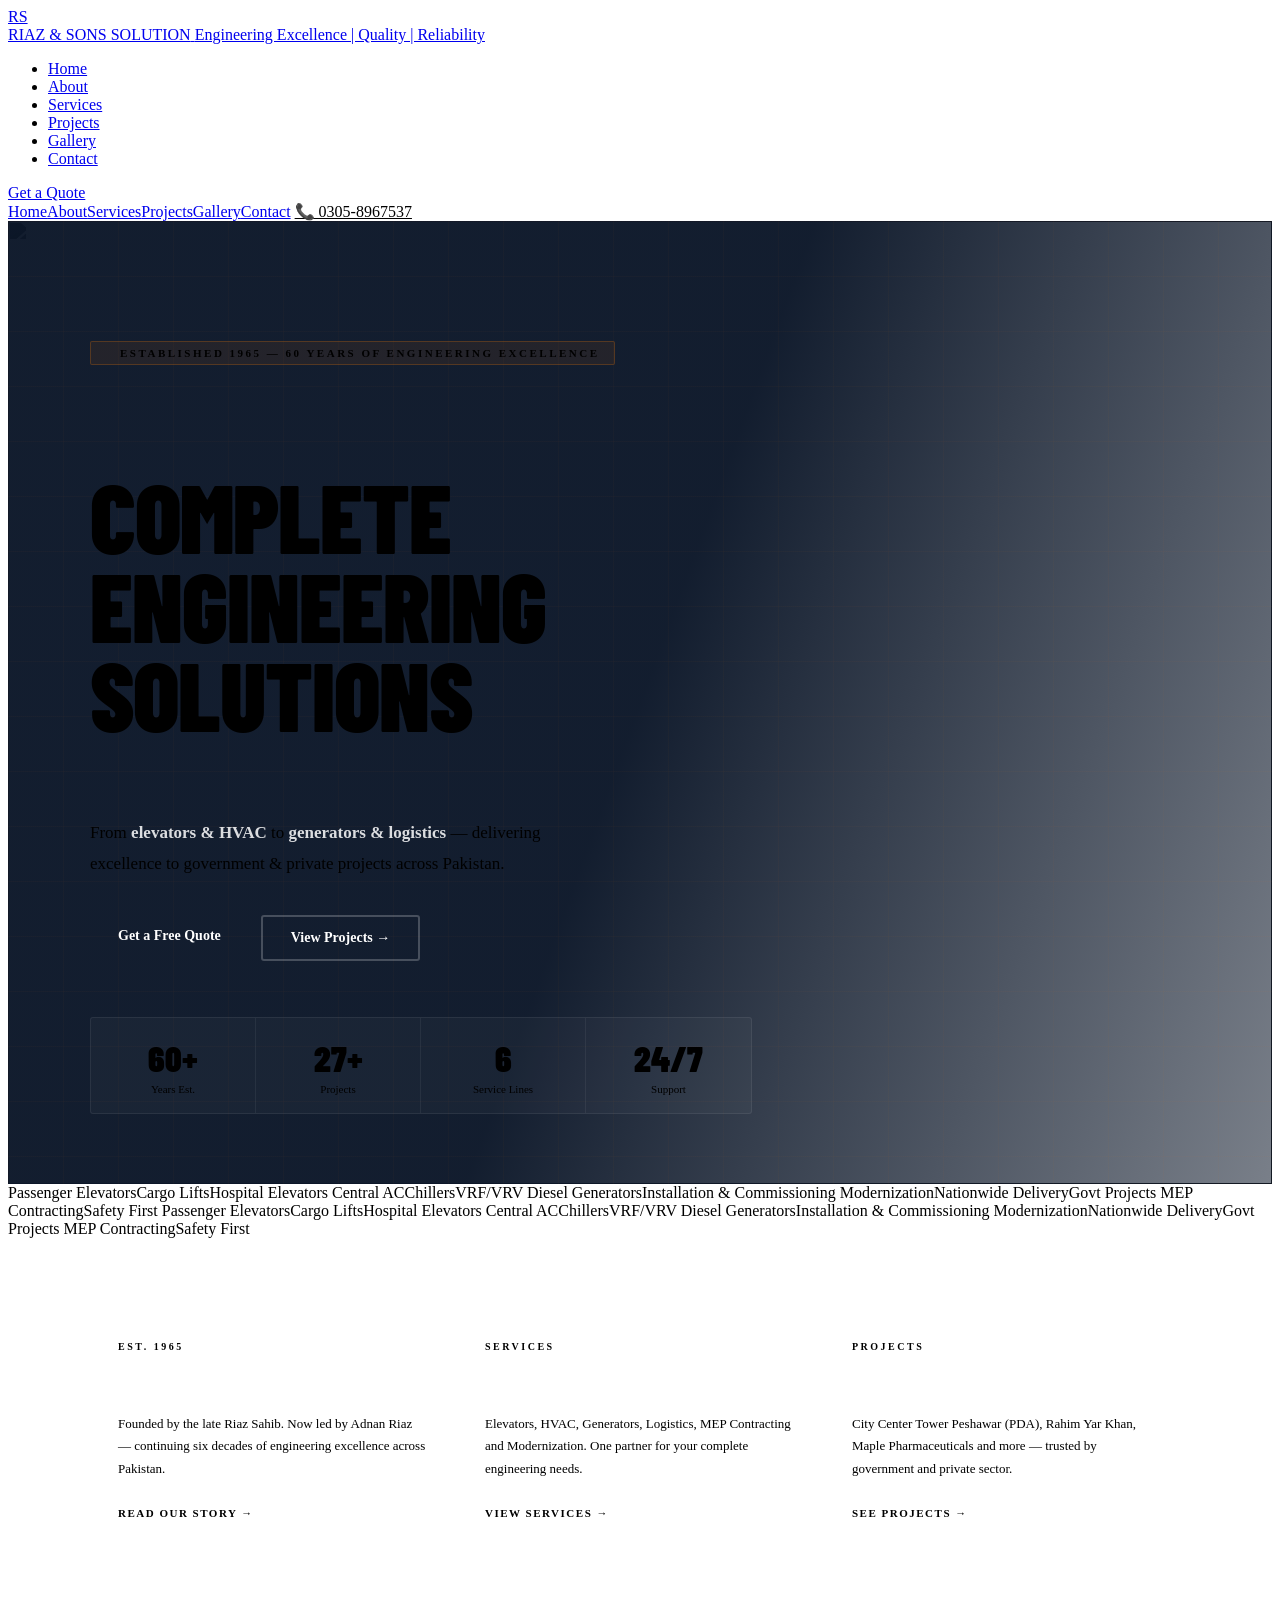
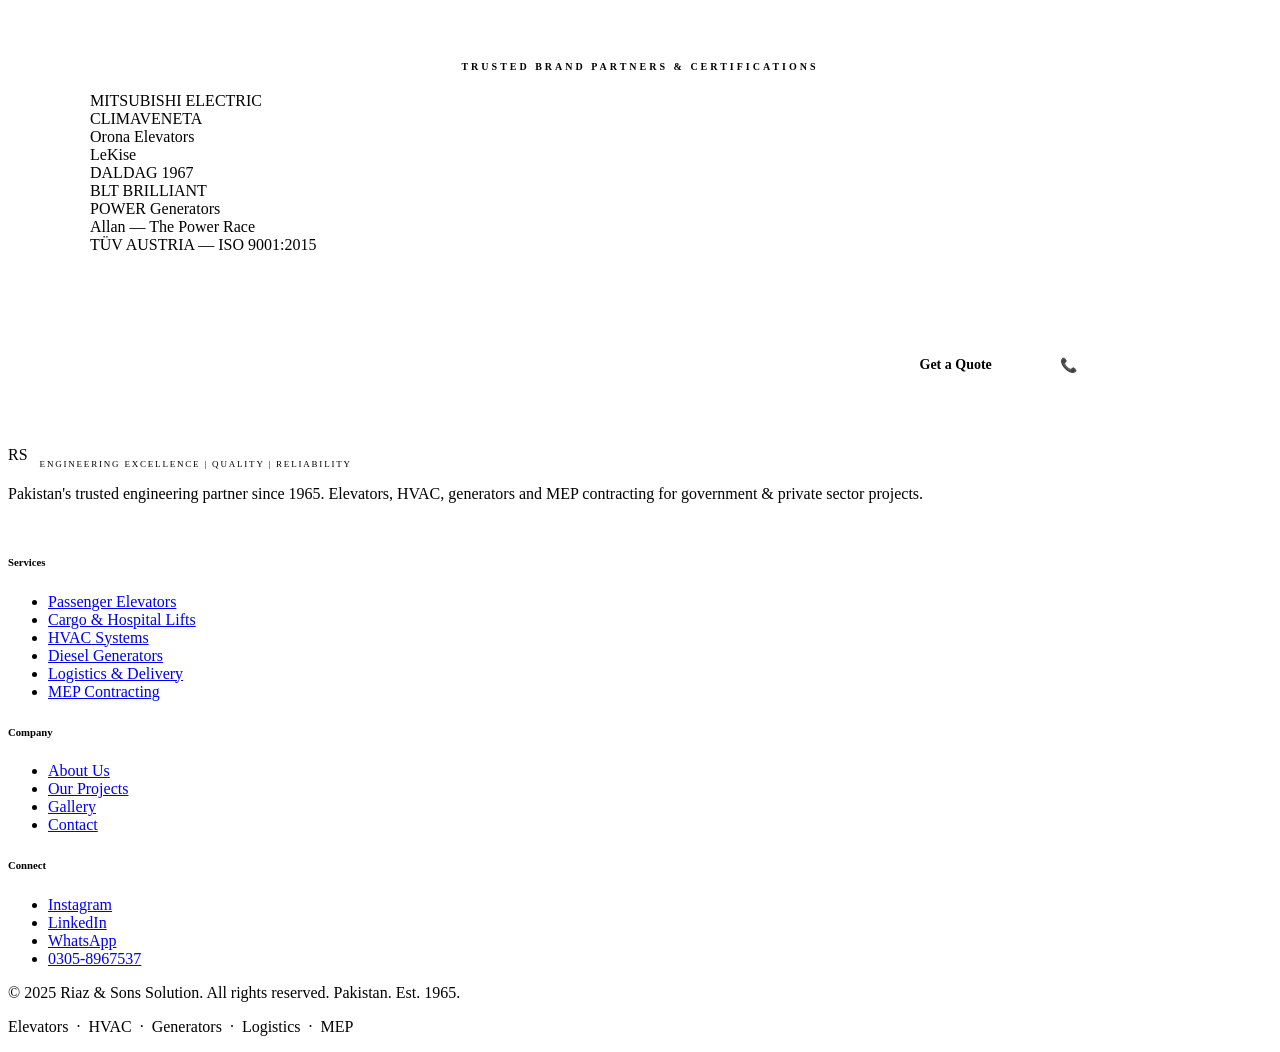
==== commit 5c1792b0: "Multi-page: index.html" ====
--- a/index.html
+++ b/index.html
@@ -3,700 +3,127 @@
 <head>
 <meta charset="UTF-8">
 <meta name="viewport" content="width=device-width, initial-scale=1.0">
-<title>Riaz & Sons Solution – Complete Engineering Solutions | Pakistan</title>
-<meta name="description" content="Riaz & Sons Solution — Pakistan's trusted engineering partner since 1965. Elevators, HVAC, Generators, MEP Contracting. Government & private sector projects across Pakistan.">
-<link href="https://fonts.googleapis.com/css2?family=Barlow:wght@300;400;500;600;700;800;900&family=Barlow+Condensed:wght@600;700;800;900&display=swap" rel="stylesheet">
-<style>
-*{margin:0;padding:0;box-sizing:border-box}
-:root{
-  --navy:#0B1628;--navy2:#0F1E38;--navy3:#162540;--navy4:#1C2E4A;
-  --orange:#E8750A;--orange2:#F58B1F;--gold:#D4A017;
-  --white:#fff;--lg:#E8EDF2;--tg:#8FA3BB;--tg2:#6B8299;
-}
-html{scroll-behavior:smooth}
-body{font-family:'Barlow',sans-serif;background:var(--navy);color:#fff;overflow-x:hidden}
-
-/* NAV */
-nav{position:fixed;top:0;left:0;right:0;z-index:999;background:rgba(11,22,40,0.98);backdrop-filter:blur(12px);border-bottom:1px solid rgba(232,117,10,0.15);display:flex;align-items:center;justify-content:space-between;padding:0 5%;height:68px}
-.nav-logo{display:flex;align-items:center;gap:12px;text-decoration:none}
-.rs-circle{width:46px;height:46px;border-radius:50%;background:var(--orange);display:flex;align-items:center;justify-content:center;border:2px solid rgba(255,255,255,0.18);flex-shrink:0}
-.rs-circle span{font-family:'Barlow Condensed',sans-serif;font-weight:900;font-size:18px;color:#fff;letter-spacing:1px}
-.nb{line-height:1.2}
-.nb .n1{display:block;font-size:14px;font-weight:700;color:#fff;letter-spacing:0.4px}
-.nb .n2{display:block;font-size:9px;color:var(--orange2);letter-spacing:1.8px;font-weight:600;text-transform:uppercase;margin-top:1px}
-.nav-links{display:flex;gap:28px;list-style:none}
-.nav-links a{color:var(--tg);text-decoration:none;font-size:13px;font-weight:500;transition:color 0.2s;padding-bottom:3px;border-bottom:2px solid transparent}
-.nav-links a:hover{color:#fff;border-bottom-color:var(--orange)}
-.nav-cta{background:var(--orange);color:#fff;padding:9px 20px;border-radius:3px;font-size:13px;font-weight:700;text-decoration:none;letter-spacing:0.4px;transition:background 0.2s;white-space:nowrap}
-.nav-cta:hover{background:var(--orange2)}
-
-/* HERO */
-.hero{min-height:100vh;position:relative;display:flex;align-items:center;overflow:hidden}
-.hero-bg{position:absolute;inset:0;z-index:0}
-.hero-bg img{width:100%;height:100%;object-fit:cover;filter:brightness(0.15)}
-.hero-ov{position:absolute;inset:0;background:linear-gradient(110deg,rgba(11,22,40,0.97) 48%,rgba(11,22,40,0.55) 100%);z-index:1}
-.hero-grid{position:absolute;inset:0;z-index:1;background-image:linear-gradient(rgba(232,117,10,0.03) 1px,transparent 1px),linear-gradient(90deg,rgba(232,117,10,0.03) 1px,transparent 1px);background-size:55px 55px}
-.hc{position:relative;z-index:2;max-width:1100px;margin:0 auto;padding:110px 5% 70px;width:100%}
-.eyebrow{display:inline-flex;align-items:center;gap:8px;background:rgba(232,117,10,0.08);border:1px solid rgba(232,117,10,0.25);padding:5px 14px;border-radius:2px;margin-bottom:26px}
-.edot{width:7px;height:7px;background:var(--orange);border-radius:50%;animation:bl 2s infinite}
-@keyframes bl{0%,100%{opacity:1}50%{opacity:0.3}}
-.eyebrow span{font-size:11px;font-weight:700;color:var(--orange2);letter-spacing:2.5px;text-transform:uppercase}
-.hero h1{font-family:'Barlow Condensed',sans-serif;font-size:clamp(50px,8vw,94px);font-weight:900;line-height:0.93;letter-spacing:-1px;text-transform:uppercase}
-.hero h1 em{font-style:normal;color:var(--orange)}
-.hero-sub{font-size:16px;color:var(--tg);max-width:520px;margin:22px 0 36px;line-height:1.8}
-.hero-sub strong{color:rgba(255,255,255,0.85);font-weight:600}
-.hbtns{display:flex;gap:12px;flex-wrap:wrap;margin-bottom:56px}
-.bo{background:var(--orange);color:#fff;padding:13px 28px;font-size:14px;font-weight:700;text-decoration:none;border-radius:3px;letter-spacing:0.4px;transition:background 0.2s;border:2px solid var(--orange)}
-.bo:hover{background:var(--orange2);border-color:var(--orange2)}
-.bg{border:2px solid rgba(255,255,255,0.22);color:#fff;padding:13px 28px;font-size:14px;font-weight:600;text-decoration:none;border-radius:3px;transition:all 0.2s}
-.bg:hover{border-color:var(--orange);color:var(--orange)}
-.hstats{display:grid;grid-template-columns:repeat(4,1fr);max-width:660px;border:1px solid rgba(255,255,255,0.07);border-radius:3px;overflow:hidden;background:rgba(255,255,255,0.03)}
-.hstat{padding:18px 20px;border-right:1px solid rgba(255,255,255,0.06);text-align:center}
-.hstat:last-child{border-right:none}
-.hn{font-family:'Barlow Condensed',sans-serif;font-size:36px;font-weight:900;color:var(--orange);line-height:1;display:block}
-.hl{font-size:11px;color:var(--tg);margin-top:4px;font-weight:500}
-
-/* TICKER */
-.ticker{background:var(--orange);padding:10px 0;overflow:hidden;white-space:nowrap;position:relative;z-index:5}
-.ttrack{display:inline-flex;animation:tk 38s linear infinite}
-.ttrack span{font-size:11px;font-weight:700;letter-spacing:2px;text-transform:uppercase;color:rgba(255,255,255,0.9);padding:0 34px}
-.ttrack span::before{content:"◆  ";opacity:0.5}
-@keyframes tk{from{transform:translateX(0)}to{transform:translateX(-50%)}}
-
-/* SECTIONS */
-section{padding:86px 5%}
-.si{max-width:1100px;margin:0 auto}
-.sl{font-size:10px;font-weight:700;letter-spacing:3px;color:var(--orange);text-transform:uppercase;margin-bottom:10px}
-.st{font-family:'Barlow Condensed',sans-serif;font-size:clamp(28px,4vw,46px);font-weight:900;text-transform:uppercase;color:#fff;line-height:1.05;margin-bottom:12px}
-.st .o{color:var(--orange)}
-.sd{font-size:15px;color:var(--tg);max-width:580px;line-height:1.75}
-.sline{width:50px;height:3px;background:var(--orange);border-radius:2px;margin:16px 0 38px}
-
-/* ABOUT */
-.about-bg{background:var(--navy2)}
-.ag{display:grid;grid-template-columns:1fr 1fr;gap:68px;align-items:center}
-.aimg-wrap{position:relative}
-.aimg{width:100%;height:430px;object-fit:cover;border-radius:3px;display:block}
-.abadge{position:absolute;bottom:-18px;right:-18px;background:var(--orange);padding:20px 24px;border-radius:3px;text-align:center}
-.abadge .bn{font-family:'Barlow Condensed',sans-serif;font-size:42px;font-weight:900;color:#fff;line-height:1}
-.abadge .bs{font-size:10px;color:rgba(255,255,255,0.85);font-weight:700;letter-spacing:1px;margin-top:2px}
-.at p{font-size:14.5px;color:var(--tg);line-height:1.8;margin-bottom:14px}
-.at p strong{color:rgba(255,255,255,0.88)}
-/* Founder memorial */
-.founder-box{background:var(--navy);border:1px solid rgba(232,117,10,0.2);border-radius:4px;padding:22px;margin-top:24px}
-.founder-top{display:flex;align-items:center;gap:14px;margin-bottom:14px;padding-bottom:14px;border-bottom:1px solid rgba(255,255,255,0.06)}
-.founder-av{width:52px;height:52px;border-radius:50%;background:rgba(212,160,23,0.15);border:2px solid var(--gold);display:flex;align-items:center;justify-content:center;font-family:'Barlow Condensed',sans-serif;font-size:18px;font-weight:900;color:var(--gold);flex-shrink:0}
-.founder-info h4{font-size:15px;font-weight:700;color:#fff}
-.founder-info .role{font-size:11px;color:var(--gold);font-weight:700;letter-spacing:0.8px;margin-top:2px}
-.founder-info .dates{font-size:11px;color:var(--tg);margin-top:2px}
-.founder-quote{font-size:13px;color:var(--tg);line-height:1.7;font-style:italic;border-left:2px solid var(--gold);padding-left:14px}
-/* Owner card */
-.owner-card{background:var(--navy3);border:1px solid rgba(232,117,10,0.18);border-radius:4px;padding:18px 20px;display:flex;align-items:center;gap:14px;margin-top:16px}
-.owner-av{width:50px;height:50px;border-radius:50%;background:linear-gradient(135deg,var(--orange),var(--orange2));display:flex;align-items:center;justify-content:center;font-family:'Barlow Condensed',sans-serif;font-size:19px;font-weight:900;color:#fff;flex-shrink:0}
-.owner-info h4{font-size:14px;font-weight:700;color:#fff}
-.owner-info .or{font-size:11px;color:var(--orange);font-weight:700;letter-spacing:0.5px;margin-top:2px}
-.owner-info p{font-size:12.5px;color:var(--tg);margin-top:4px;line-height:1.5}
-/* Values */
-.values{display:grid;grid-template-columns:repeat(5,1fr);gap:1px;background:rgba(255,255,255,0.05);border:1px solid rgba(255,255,255,0.05);margin-top:44px;border-radius:3px;overflow:hidden}
-.val{background:var(--navy2);padding:22px 14px;text-align:center}
-.val-ico{font-size:24px;margin-bottom:10px}
-.val h5{font-size:11px;font-weight:700;color:#fff;text-transform:uppercase;letter-spacing:1px}
-
-/* BRANDS */
-.brands-bg{background:var(--navy3);border-top:1px solid rgba(255,255,255,0.04);border-bottom:1px solid rgba(255,255,255,0.04)}
-.brands-title{text-align:center;font-size:10px;font-weight:700;letter-spacing:3px;color:var(--tg2);text-transform:uppercase;margin-bottom:28px}
-.brands-grid{display:flex;flex-wrap:wrap;justify-content:center;align-items:center;gap:10px}
-.brand-pill{background:rgba(255,255,255,0.04);border:1px solid rgba(255,255,255,0.08);border-radius:3px;padding:10px 20px;font-size:12px;font-weight:700;color:rgba(255,255,255,0.55);letter-spacing:0.5px;transition:all 0.2s;white-space:nowrap}
-.brand-pill:hover{border-color:rgba(232,117,10,0.35);color:rgba(255,255,255,0.85);background:rgba(232,117,10,0.06)}
-.brand-pill.cert{border-color:rgba(212,160,23,0.25);color:var(--gold)}
-
-/* SERVICES */
-.svcs-bg{background:var(--navy)}
-.svcs-grid{display:grid;grid-template-columns:repeat(3,1fr);gap:1px;background:rgba(255,255,255,0.05);border:1px solid rgba(255,255,255,0.05);margin-top:46px}
-.svc{background:var(--navy);padding:32px 26px;transition:background 0.2s;position:relative;overflow:hidden;cursor:default}
-.svc::after{content:'';position:absolute;bottom:0;left:0;right:0;height:2px;background:var(--orange);transform:scaleX(0);transition:transform 0.3s;transform-origin:left}
-.svc:hover::after{transform:scaleX(1)}
-.svc:hover{background:var(--navy3)}
-.svc-ico{width:48px;height:48px;background:rgba(232,117,10,0.1);border:1px solid rgba(232,117,10,0.2);border-radius:5px;display:flex;align-items:center;justify-content:center;margin-bottom:16px}
-.svc-ico svg{width:22px;height:22px;stroke:var(--orange);fill:none;stroke-width:1.8;stroke-linecap:round;stroke-linejoin:round}
-.svc h3{font-family:'Barlow Condensed',sans-serif;font-size:19px;font-weight:800;color:#fff;text-transform:uppercase;margin-bottom:9px;letter-spacing:0.3px}
-.svc p{font-size:13px;color:var(--tg);line-height:1.7}
-.svc-tag{display:inline-block;margin-top:12px;font-size:10px;font-weight:700;color:var(--orange);letter-spacing:1.5px;text-transform:uppercase}
-
-/* HVAC sub-grid */
-.hvac-row{display:grid;grid-template-columns:repeat(7,1fr);gap:10px;margin-top:28px;padding:20px;background:rgba(232,117,10,0.05);border:1px solid rgba(232,117,10,0.12);border-radius:3px}
-.hv-item{text-align:center}
-.hv-item svg{width:28px;height:28px;stroke:var(--orange2);fill:none;stroke-width:1.5;stroke-linecap:round;stroke-linejoin:round;margin-bottom:6px}
-.hv-item span{display:block;font-size:9px;font-weight:700;color:var(--tg);text-transform:uppercase;letter-spacing:0.8px}
-
-/* PROJECTS */
-.proj-bg{background:var(--navy2)}
-.proj-grid{display:grid;grid-template-columns:repeat(3,1fr);gap:14px;margin-top:46px}
-.pc{background:var(--navy);border:1px solid rgba(255,255,255,0.06);border-radius:3px;overflow:hidden;transition:border-color 0.2s,transform 0.2s}
-.pc:hover{border-color:rgba(232,117,10,0.35);transform:translateY(-3px)}
-.pc-img{width:100%;height:168px;object-fit:cover;display:block}
-.pc-body{padding:18px}
-.pbadge{display:inline-flex;align-items:center;gap:5px;padding:3px 9px;border-radius:2px;font-size:9px;font-weight:700;letter-spacing:1.5px;text-transform:uppercase;margin-bottom:11px}
-.pbadge.gov{background:rgba(212,160,23,0.1);border:1px solid rgba(212,160,23,0.25);color:var(--gold)}
-.pbadge.prv{background:rgba(232,117,10,0.1);border:1px solid rgba(232,117,10,0.25);color:var(--orange)}
-.pd{width:4px;height:4px;background:currentColor;border-radius:50%}
-.pc h3{font-family:'Barlow Condensed',sans-serif;font-size:16px;font-weight:800;color:#fff;text-transform:uppercase;line-height:1.2;margin-bottom:5px}
-.ploc{font-size:11px;color:var(--tg);display:flex;align-items:center;gap:4px}
-.pc-foot{padding:11px 18px;border-top:1px solid rgba(255,255,255,0.05);display:flex;justify-content:space-between;align-items:center}
-.ptype{font-size:10px;color:var(--tg2)}
-.pyear{font-size:11px;font-weight:700;color:var(--orange)}
-
-/* GALLERY */
-.gal-bg{background:var(--navy3)}
-.gal-grid{display:grid;grid-template-columns:repeat(4,1fr);grid-template-rows:200px 200px;gap:6px;margin-top:38px}
-.gi{overflow:hidden;border-radius:3px;position:relative}
-.gi img{width:100%;height:100%;object-fit:cover;transition:transform 0.4s;display:block}
-.gi:hover img{transform:scale(1.05)}
-.gi.big{grid-column:span 2;grid-row:span 2}
-.gi-lbl{position:absolute;bottom:0;left:0;right:0;padding:12px 14px;background:linear-gradient(transparent,rgba(11,22,40,0.9));font-size:11px;font-weight:600;color:#fff;letter-spacing:0.3px}
-
-/* SITE INSPECTION HIGHLIGHT */
-.insp-bg{background:var(--navy2)}
-.insp-grid{display:grid;grid-template-columns:1fr 1fr;gap:56px;align-items:center}
-.insp-img{width:100%;border-radius:3px;display:block;height:360px;object-fit:cover;object-position:top}
-.insp-text .itag{display:inline-block;background:rgba(232,117,10,0.1);border:1px solid rgba(232,117,10,0.25);padding:4px 12px;border-radius:2px;font-size:10px;font-weight:700;color:var(--orange2);letter-spacing:2px;text-transform:uppercase;margin-bottom:18px}
-.insp-text h2{font-family:'Barlow Condensed',sans-serif;font-size:36px;font-weight:900;text-transform:uppercase;color:#fff;line-height:1.05;margin-bottom:14px}
-.insp-text h2 em{font-style:normal;color:var(--orange)}
-.insp-text p{font-size:14px;color:var(--tg);line-height:1.8;margin-bottom:12px}
-.insp-text p strong{color:rgba(255,255,255,0.85)}
-.insp-detail{display:flex;gap:10px;flex-wrap:wrap;margin-top:20px}
-.idet{background:var(--navy);border:1px solid rgba(255,255,255,0.07);border-radius:3px;padding:12px 16px}
-.idet .il{font-size:9px;font-weight:700;color:var(--orange);letter-spacing:1.5px;text-transform:uppercase;margin-bottom:3px}
-.idet .iv{font-size:13px;font-weight:700;color:#fff}
-
-/* WHY */
-.why-bg{background:var(--navy)}
-.why-grid{display:grid;grid-template-columns:1fr 1fr;gap:60px;align-items:start}
-.wps{display:flex;flex-direction:column;gap:0;margin-top:34px}
-.wp{display:flex;gap:16px;padding:20px 0;border-bottom:1px solid rgba(255,255,255,0.05)}
-.wp:last-child{border-bottom:none}
-.wpn{font-family:'Barlow Condensed',sans-serif;font-size:30px;font-weight:900;color:rgba(232,117,10,0.18);line-height:1;min-width:36px;margin-top:2px}
-.wp h4{font-size:14px;font-weight:700;color:#fff;margin-bottom:4px}
-.wp p{font-size:13px;color:var(--tg);line-height:1.7}
-.caps{background:var(--navy2);border:1px solid rgba(255,255,255,0.06);border-radius:4px;padding:28px;margin-top:34px}
-.caps-hd{font-family:'Barlow Condensed',sans-serif;font-size:17px;font-weight:800;color:#fff;text-transform:uppercase;margin-bottom:22px;padding-bottom:14px;border-bottom:1px solid rgba(255,255,255,0.07)}
-.cap{display:flex;align-items:center;gap:12px;padding:11px 0;border-bottom:1px solid rgba(255,255,255,0.04)}
-.cap:last-child{border-bottom:none}
-.cap-ic{width:34px;height:34px;background:rgba(232,117,10,0.1);border-radius:3px;display:flex;align-items:center;justify-content:center;flex-shrink:0}
-.cap-ic svg{width:16px;height:16px;stroke:var(--orange);fill:none;stroke-width:2;stroke-linecap:round;stroke-linejoin:round}
-.cap h5{font-size:12px;font-weight:700;color:#fff}
-.cap p{font-size:11px;color:var(--tg);margin-top:1px}
-
-/* CONTACT */
-.con-bg{background:var(--navy2);border-top:1px solid rgba(232,117,10,0.1)}
-.con-grid{display:grid;grid-template-columns:1fr 1fr;gap:60px}
-.cinfo{display:flex;flex-direction:column;gap:18px;margin-top:26px}
-.crow{display:flex;gap:12px;align-items:flex-start}
-.cico{width:40px;height:40px;background:rgba(232,117,10,0.1);border:1px solid rgba(232,117,10,0.2);border-radius:4px;display:flex;align-items:center;justify-content:center;flex-shrink:0}
-.cico svg{width:17px;height:17px;stroke:var(--orange);fill:none;stroke-width:2;stroke-linecap:round;stroke-linejoin:round}
-.crow h5{font-size:9px;font-weight:700;color:var(--orange);letter-spacing:2px;text-transform:uppercase;margin-bottom:3px}
-.crow p,.crow a{font-size:14px;color:#fff;font-weight:500;line-height:1.5;text-decoration:none}
-.crow a:hover{color:var(--orange)}
-.socs{display:flex;gap:9px;margin-top:24px;flex-wrap:wrap}
-.socb{display:flex;align-items:center;gap:7px;background:rgba(255,255,255,0.04);border:1px solid rgba(255,255,255,0.09);padding:8px 14px;border-radius:3px;text-decoration:none;color:var(--tg);font-size:12px;font-weight:600;transition:all 0.2s}
-.socb:hover{border-color:var(--orange);color:var(--orange)}
-.socb svg{width:14px;height:14px;stroke:currentColor;fill:none;stroke-width:2;stroke-linecap:round;stroke-linejoin:round}
-.cform{margin-top:26px;display:flex;flex-direction:column;gap:11px}
-.crow2{display:grid;grid-template-columns:1fr 1fr;gap:11px}
-.cform input,.cform select,.cform textarea{background:rgba(255,255,255,0.03);border:1px solid rgba(255,255,255,0.09);border-radius:3px;padding:11px 13px;font-size:13px;color:#fff;font-family:'Barlow',sans-serif;width:100%;outline:none;transition:border-color 0.2s}
-.cform input::placeholder,.cform textarea::placeholder{color:rgba(255,255,255,0.28)}
-.cform input:focus,.cform textarea:focus,.cform select:focus{border-color:var(--orange)}
-.cform select option{background:var(--navy2);color:#fff}
-.cform textarea{resize:vertical;min-height:96px}
-.cbtn{background:var(--orange);color:#fff;border:none;padding:13px;font-size:14px;font-weight:700;border-radius:3px;cursor:pointer;font-family:'Barlow',sans-serif;letter-spacing:0.4px;transition:background 0.2s;width:100%}
-.cbtn:hover{background:var(--orange2)}
-
-/* FOOTER */
-footer{background:#040C18;padding:44px 5% 22px;border-top:1px solid rgba(232,117,10,0.07)}
-.fi{max-width:1100px;margin:0 auto}
-.ftop{display:grid;grid-template-columns:2fr 1fr 1fr 1fr;gap:36px;margin-bottom:36px}
-.fbrand p{font-size:13px;color:var(--tg);line-height:1.7;margin-top:12px;max-width:270px}
-.fcol h6{font-size:9px;font-weight:700;color:var(--orange);letter-spacing:2.5px;text-transform:uppercase;margin-bottom:14px}
-.fcol ul{list-style:none;display:flex;flex-direction:column;gap:8px}
-.fcol ul a{font-size:13px;color:var(--tg);text-decoration:none;transition:color 0.2s}
-.fcol ul a:hover{color:#fff}
-.fbot{border-top:1px solid rgba(255,255,255,0.04);padding-top:20px;display:flex;justify-content:space-between;align-items:center;flex-wrap:wrap;gap:8px}
-.fbot p{font-size:11px;color:rgba(255,255,255,0.18)}
-
-/* RESPONSIVE */
-@media(max-width:900px){
-  .nav-links{display:none}
-  .ag,.why-grid,.con-grid,.insp-grid{grid-template-columns:1fr}
-  .svcs-grid,.proj-grid{grid-template-columns:1fr 1fr}
-  .gal-grid{grid-template-columns:1fr 1fr;grid-template-rows:auto}
-  .gi.big{grid-column:span 2;grid-row:span 1}
-  .hstats{grid-template-columns:repeat(2,1fr)}
-  .ftop{grid-template-columns:1fr 1fr}
-  .values{grid-template-columns:repeat(3,1fr)}
-  .hvac-row{grid-template-columns:repeat(4,1fr)}
-  .abadge{right:0;bottom:-12px}
-}
-@media(max-width:600px){
-  .svcs-grid,.proj-grid{grid-template-columns:1fr}
-  .gal-grid{grid-template-columns:1fr}
-  .gi.big{grid-column:span 1}
-  .ftop{grid-template-columns:1fr}
-  .crow2{grid-template-columns:1fr}
-  .values{grid-template-columns:repeat(2,1fr)}
-  .hvac-row{grid-template-columns:repeat(3,1fr)}
-}
-</style>
+<title>Riaz & Sons Solution — Complete Engineering Solutions Pakistan | Riaz &amp; Sons Solution</title>
+<meta name="description" content="Pakistan's trusted engineering partner — Elevators, HVAC, Generators, MEP">
+<link href="https://fonts.googleapis.com/css2?family=Barlow:wght@400;500;600;700;800;900&family=Barlow+Condensed:wght@700;800;900&display=swap" rel="stylesheet">
+<link rel="stylesheet" href="base.css">
 </head>
 <body>
-
-<!-- NAV -->
 <nav>
-  <a href="#" class="nav-logo">
+  <a href="index.html" class="nav-logo">
     <div class="rs-circle"><span>RS</span></div>
     <div class="nb">
       <span class="n1">RIAZ &amp; SONS SOLUTION</span>
       <span class="n2">Engineering Excellence | Quality | Reliability</span>
     </div>
   </a>
-  <ul class="nav-links">
-    <li><a href="#about">About</a></li>
-    <li><a href="#services">Services</a></li>
-    <li><a href="#projects">Projects</a></li>
-    <li><a href="#gallery">Gallery</a></li>
-    <li><a href="#contact">Contact</a></li>
-  </ul>
-  <a href="tel:03058967537" class="nav-cta">📞 0305-8967537</a>
+  <ul class="nav-links"><li><a href="index.html" class="active">Home</a></li><li><a href="about.html">About</a></li><li><a href="services.html">Services</a></li><li><a href="projects.html">Projects</a></li><li><a href="gallery.html">Gallery</a></li><li><a href="contact.html">Contact</a></li></ul>
+  <a href="contact.html" class="nav-cta">Get a Quote</a>
+  <div class="hamburger" onclick="document.getElementById('mob').classList.toggle('open')">
+    <span></span><span></span><span></span>
+  </div>
 </nav>
+<div class="mob-menu" id="mob">
+  <a href="index.html">Home</a><a href="about.html">About</a><a href="services.html">Services</a><a href="projects.html">Projects</a><a href="gallery.html">Gallery</a><a href="contact.html">Contact</a>
+  <a href="tel:03058967537" style="color:var(--orange);margin-top:8px">📞 0305-8967537</a>
+</div>
 
-<!-- HERO -->
-<section class="hero">
-  <div class="hero-bg">
-    <img src="https://images.unsplash.com/photo-1486406146926-c627a92ad1ab?w=1600&q=80" alt="Engineering">
-  </div>
-  <div class="hero-ov"></div>
-  <div class="hero-grid"></div>
-  <div class="hc">
-    <div class="eyebrow"><div class="edot"></div><span>Established 1965 — 60 Years of Engineering Excellence</span></div>
-    <h1>Complete<br><em>Engineering</em><br>Solutions</h1>
-    <p class="hero-sub">
-      From <strong>elevators & escalators</strong> to <strong>HVAC, generators & logistics</strong> — delivering excellence to government & private sector projects across Pakistan. Day and night.
+<section style="min-height:100vh;position:relative;display:flex;align-items:center;overflow:hidden">
+  <div style="position:absolute;inset:0;z-index:0"><img src="https://images.unsplash.com/photo-1486406146926-c627a92ad1ab?w=1600&q=80" style="width:100%;height:100%;object-fit:cover;filter:brightness(0.15)" alt=""></div>
+  <div style="position:absolute;inset:0;background:linear-gradient(110deg,rgba(11,22,40,0.97) 50%,rgba(11,22,40,0.55) 100%);z-index:1"></div>
+  <div style="position:absolute;inset:0;z-index:1;background-image:linear-gradient(rgba(232,117,10,0.03) 1px,transparent 1px),linear-gradient(90deg,rgba(232,117,10,0.03) 1px,transparent 1px);background-size:55px 55px"></div>
+  <div style="position:relative;z-index:2;max-width:1100px;margin:0 auto;padding:120px 5% 70px;width:100%">
+    <div style="display:inline-flex;align-items:center;gap:8px;background:rgba(232,117,10,0.08);border:1px solid rgba(232,117,10,0.25);padding:5px 14px;border-radius:2px;margin-bottom:26px">
+      <div style="width:7px;height:7px;background:var(--orange);border-radius:50%;animation:bl 2s infinite"></div>
+      <span style="font-size:11px;font-weight:700;color:var(--orange2);letter-spacing:2.5px;text-transform:uppercase">Established 1965 — 60 Years of Engineering Excellence</span>
+    </div>
+    <h1 style="font-family:'Barlow Condensed',sans-serif;font-size:clamp(52px,8vw,96px);font-weight:900;line-height:0.93;letter-spacing:-1px;text-transform:uppercase">
+      Complete<br><span style="color:var(--orange)">Engineering</span><br>Solutions
+    </h1>
+    <p style="font-size:17px;color:var(--tg);max-width:520px;margin:22px 0 36px;line-height:1.8">
+      From <strong style="color:rgba(255,255,255,0.85)">elevators &amp; HVAC</strong> to <strong style="color:rgba(255,255,255,0.85)">generators &amp; logistics</strong> — delivering excellence to government &amp; private projects across Pakistan.
     </p>
-    <div class="hbtns">
-      <a href="#contact" class="bo">Get a Free Quote</a>
-      <a href="#projects" class="bg">View Projects ↓</a>
+    <div style="display:flex;gap:12px;flex-wrap:wrap;margin-bottom:56px">
+      <a href="contact.html" style="background:var(--orange);color:#fff;padding:13px 28px;font-size:14px;font-weight:700;text-decoration:none;border-radius:3px;border:2px solid var(--orange)">Get a Free Quote</a>
+      <a href="projects.html" style="border:2px solid rgba(255,255,255,0.22);color:#fff;padding:13px 28px;font-size:14px;font-weight:600;text-decoration:none;border-radius:3px">View Projects →</a>
     </div>
-    <div class="hstats">
-      <div class="hstat"><span class="hn">60+</span><div class="hl">Years Est. 1965</div></div>
-      <div class="hstat"><span class="hn">27+</span><div class="hl">Projects Done</div></div>
-      <div class="hstat"><span class="hn">5+</span><div class="hl">Govt Contracts</div></div>
-      <div class="hstat"><span class="hn">24/7</span><div class="hl">Support</div></div>
+    <div style="display:grid;grid-template-columns:repeat(4,1fr);max-width:660px;border:1px solid rgba(255,255,255,0.07);border-radius:3px;overflow:hidden;background:rgba(255,255,255,0.03)">
+      <div style="padding:18px 20px;border-right:1px solid rgba(255,255,255,0.06);text-align:center"><span style="font-family:'Barlow Condensed',sans-serif;font-size:36px;font-weight:900;color:var(--orange);display:block">60+</span><div style="font-size:11px;color:var(--tg);margin-top:4px">Years Est.</div></div>
+      <div style="padding:18px 20px;border-right:1px solid rgba(255,255,255,0.06);text-align:center"><span style="font-family:'Barlow Condensed',sans-serif;font-size:36px;font-weight:900;color:var(--orange);display:block">27+</span><div style="font-size:11px;color:var(--tg);margin-top:4px">Projects</div></div>
+      <div style="padding:18px 20px;border-right:1px solid rgba(255,255,255,0.06);text-align:center"><span style="font-family:'Barlow Condensed',sans-serif;font-size:36px;font-weight:900;color:var(--orange);display:block">6</span><div style="font-size:11px;color:var(--tg);margin-top:4px">Service Lines</div></div>
+      <div style="padding:18px 20px;text-align:center"><span style="font-family:'Barlow Condensed',sans-serif;font-size:36px;font-weight:900;color:var(--orange);display:block">24/7</span><div style="font-size:11px;color:var(--tg);margin-top:4px">Support</div></div>
     </div>
   </div>
 </section>
-
-<!-- TICKER -->
+<style>@keyframes bl{0%,100%{opacity:1}50%{opacity:0.3}}</style>
 <div class="ticker">
   <div class="ttrack">
-    <span>Passenger Elevators</span><span>Cargo Elevators</span><span>Hospital Elevators</span>
-    <span>Central AC</span><span>Chillers</span><span>VRF/VRV</span><span>AHU</span>
-    <span>Diesel Generators</span><span>Installation & Commissioning</span>
-    <span>Modernization</span><span>Nationwide Delivery</span><span>Government Projects</span>
-    <span>MEP Contracting</span><span>Technical Consultation</span><span>Safety First</span>
-    <span>Passenger Elevators</span><span>Cargo Elevators</span><span>Hospital Elevators</span>
-    <span>Central AC</span><span>Chillers</span><span>VRF/VRV</span><span>AHU</span>
-    <span>Diesel Generators</span><span>Installation & Commissioning</span>
-    <span>Modernization</span><span>Nationwide Delivery</span><span>Government Projects</span>
-    <span>MEP Contracting</span><span>Technical Consultation</span><span>Safety First</span>
+    <span>Passenger Elevators</span><span>Cargo Lifts</span><span>Hospital Elevators</span>
+    <span>Central AC</span><span>Chillers</span><span>VRF/VRV</span>
+    <span>Diesel Generators</span><span>Installation &amp; Commissioning</span>
+    <span>Modernization</span><span>Nationwide Delivery</span><span>Govt Projects</span>
+    <span>MEP Contracting</span><span>Safety First</span>
+    <span>Passenger Elevators</span><span>Cargo Lifts</span><span>Hospital Elevators</span>
+    <span>Central AC</span><span>Chillers</span><span>VRF/VRV</span>
+    <span>Diesel Generators</span><span>Installation &amp; Commissioning</span>
+    <span>Modernization</span><span>Nationwide Delivery</span><span>Govt Projects</span>
+    <span>MEP Contracting</span><span>Safety First</span>
+  </div>
+</div>
+<!-- WHY / QUICK INTRO -->
+<div style="background:var(--navy2);padding:70px 5%">
+  <div style="max-width:1100px;margin:0 auto;display:grid;grid-template-columns:1fr 1fr 1fr;gap:1px;background:rgba(255,255,255,0.05);border:1px solid rgba(255,255,255,0.05)">
+    <div style="background:var(--navy2);padding:32px 28px">
+      <div style="font-size:10px;font-weight:700;letter-spacing:2.5px;color:var(--orange);text-transform:uppercase;margin-bottom:10px">Est. 1965</div>
+      <h3 style="font-family:'Barlow Condensed',sans-serif;font-size:22px;font-weight:800;color:#fff;text-transform:uppercase;margin-bottom:10px">60 Years of Legacy</h3>
+      <p style="font-size:13px;color:var(--tg);line-height:1.7">Founded by the late Riaz Sahib. Now led by Adnan Riaz — continuing six decades of engineering excellence across Pakistan.</p>
+      <a href="about.html" style="display:inline-block;margin-top:14px;font-size:11px;font-weight:700;color:var(--orange);letter-spacing:1.5px;text-transform:uppercase;text-decoration:none">Read Our Story →</a>
+    </div>
+    <div style="background:var(--navy2);padding:32px 28px">
+      <div style="font-size:10px;font-weight:700;letter-spacing:2.5px;color:var(--orange);text-transform:uppercase;margin-bottom:10px">Services</div>
+      <h3 style="font-family:'Barlow Condensed',sans-serif;font-size:22px;font-weight:800;color:#fff;text-transform:uppercase;margin-bottom:10px">6 Engineering Lines</h3>
+      <p style="font-size:13px;color:var(--tg);line-height:1.7">Elevators, HVAC, Generators, Logistics, MEP Contracting and Modernization. One partner for your complete engineering needs.</p>
+      <a href="services.html" style="display:inline-block;margin-top:14px;font-size:11px;font-weight:700;color:var(--orange);letter-spacing:1.5px;text-transform:uppercase;text-decoration:none">View Services →</a>
+    </div>
+    <div style="background:var(--navy2);padding:32px 28px">
+      <div style="font-size:10px;font-weight:700;letter-spacing:2.5px;color:var(--orange);text-transform:uppercase;margin-bottom:10px">Projects</div>
+      <h3 style="font-family:'Barlow Condensed',sans-serif;font-size:22px;font-weight:800;color:#fff;text-transform:uppercase;margin-bottom:10px">Govt & Private Contracts</h3>
+      <p style="font-size:13px;color:var(--tg);line-height:1.7">City Center Tower Peshawar (PDA), Rahim Yar Khan, Maple Pharmaceuticals and more — trusted by government and private sector.</p>
+      <a href="projects.html" style="display:inline-block;margin-top:14px;font-size:11px;font-weight:700;color:var(--orange);letter-spacing:1.5px;text-transform:uppercase;text-decoration:none">See Projects →</a>
+    </div>
+  </div>
+</div>
+<!-- BRANDS BAR -->
+<div style="background:var(--navy3);padding:36px 5%;border-top:1px solid rgba(255,255,255,0.04);border-bottom:1px solid rgba(255,255,255,0.04)">
+  <div style="max-width:1100px;margin:0 auto">
+    <div style="font-size:10px;font-weight:700;letter-spacing:3px;color:var(--tg2);text-transform:uppercase;text-align:center;margin-bottom:20px">Trusted Brand Partners &amp; Certifications</div>
+    <div class="brands-grid" style="justify-content:center">
+      <div class="brand-pill">MITSUBISHI ELECTRIC</div>
+      <div class="brand-pill">CLIMAVENETA</div>
+      <div class="brand-pill">Orona Elevators</div>
+      <div class="brand-pill">LeKise</div>
+      <div class="brand-pill">DALDAG 1967</div>
+      <div class="brand-pill">BLT BRILLIANT</div>
+      <div class="brand-pill">POWER Generators</div>
+      <div class="brand-pill">Allan — The Power Race</div>
+      <div class="brand-pill cert">TÜV AUSTRIA — ISO 9001:2015</div>
+    </div>
+  </div>
+</div>
+<!-- CTA BAND -->
+<div style="background:var(--orange);padding:48px 5%">
+  <div style="max-width:1100px;margin:0 auto;display:flex;justify-content:space-between;align-items:center;flex-wrap:wrap;gap:20px">
+    <div>
+      <div style="font-family:'Barlow Condensed',sans-serif;font-size:32px;font-weight:900;color:#fff;text-transform:uppercase;line-height:1">Ready to Start Your Project?</div>
+      <div style="font-size:14px;color:rgba(255,255,255,0.85);margin-top:6px">Call us now or send an inquiry — we respond within hours, day or night.</div>
+    </div>
+    <div style="display:flex;gap:12px;flex-wrap:wrap">
+      <a href="contact.html" style="background:#fff;color:var(--orange);padding:12px 26px;font-size:14px;font-weight:700;text-decoration:none;border-radius:3px;border:2px solid #fff">Get a Quote</a>
+      <a href="tel:03058967537" style="border:2px solid rgba(255,255,255,0.5);color:#fff;padding:12px 26px;font-size:14px;font-weight:700;text-decoration:none;border-radius:3px">📞 0305-8967537</a>
+    </div>
   </div>
 </div>
 
-<!-- ABOUT -->
-<section class="about-bg" id="about">
-  <div class="si">
-    <div class="ag">
-      <div class="aimg-wrap">
-        <img class="aimg" src="https://images.unsplash.com/photo-1504307651254-35680f356dfd?w=800&q=80" alt="Engineering team">
-        <div class="abadge"><div class="bn">1965</div><div class="bs">Established</div></div>
-      </div>
-      <div class="at">
-        <div class="sl">Our Story</div>
-        <h2 class="st">Built on <span class="o">Legacy,</span><br>Driven by Excellence</h2>
-        <div class="sline"></div>
-        <p>
-          <strong>Riaz &amp; Sons Solution</strong> carries forward a proud engineering legacy established in <strong>1965</strong>. For over 60 years, this company has been offering services in the field of <strong>Civil, Electrical, Mechanical and HVAC</strong> — developing a unique portfolio as a performance leader in Pakistan's engineering sector.
-        </p>
-        <p>
-          Today, under the leadership of <strong>Adnan Riaz</strong>, the company continues to grow — expanding into elevators, escalators, premium generator supply, and professional logistics. We serve <strong>government and private sector</strong> clients with the same commitment to quality, safety and reliability that has defined this name for six decades.
-        </p>
-        <p>
-          Our mission: <strong>deliver engineering solutions with reliability, professionalism, and uncompromising quality</strong> — from our facility to your site. We work around the clock to ensure every project moves forward safely, efficiently and on schedule.
-        </p>
-
-        <!-- Founder Memorial -->
-        <div class="founder-box">
-          <div class="founder-top">
-            <div class="founder-av">R</div>
-            <div class="founder-info">
-              <h4>Riaz Sahib (Late)</h4>
-              <div class="role">Founder — Riaz &amp; Sons | 1965</div>
-              <div class="dates">May Allah grant him the highest place in Jannah. ♥</div>
-            </div>
-          </div>
-          <div class="founder-quote">
-            "In the past 60 years, the company he founded has developed a unique portfolio to operate as performance leader — achieving operational excellence, industry-leading customer satisfaction and superior financial performance."
-          </div>
-        </div>
-
-        <!-- Owner Card -->
-        <div class="owner-card">
-          <div class="owner-av">AR</div>
-          <div class="owner-info">
-            <h4>Adnan Riaz</h4>
-            <div class="or">Owner &amp; Director — Riaz &amp; Sons Solution</div>
-            <p>Son of the founder Riaz Sahib (Late). Leading the next generation of engineering excellence across Pakistan — elevators, HVAC, generators, logistics and MEP contracting.</p>
-          </div>
-        </div>
-      </div>
-    </div>
-
-    <!-- Core Values -->
-    <div class="values">
-      <div class="val"><div class="val-ico">🛡️</div><h5>Safety First</h5></div>
-      <div class="val"><div class="val-ico">🤝</div><h5>Team Work</h5></div>
-      <div class="val"><div class="val-ico">🫱</div><h5>Respect</h5></div>
-      <div class="val"><div class="val-ico">🎯</div><h5>Commitment</h5></div>
-      <div class="val"><div class="val-ico">🏗️</div><h5>Building a Better Future</h5></div>
-    </div>
-  </div>
-</section>
-
-<!-- BRAND PARTNERS -->
-<section class="brands-bg" style="padding:44px 5%">
-  <div class="si">
-    <div class="brands-title">Our Trusted Brand Partners & Certifications</div>
-    <div class="brands-grid">
-      <div class="brand-pill">MITSUBISHI ELECTRIC</div>
-      <div class="brand-pill">CLIMAVENETA</div>
-      <div class="brand-pill">RC IT COOLING</div>
-      <div class="brand-pill">500 Solutions</div>
-      <div class="brand-pill">LeKise</div>
-      <div class="brand-pill cert">TÜV AUSTRIA — ISO 9001:2015 Certified</div>
-      <div class="brand-pill">DALDAG 1967</div>
-      <div class="brand-pill">Orona Elevators</div>
-      <div class="brand-pill">BLT BRILLIANT</div>
-      <div class="brand-pill">POWER Generators</div>
-      <div class="brand-pill">Allan — The Power Race</div>
-    </div>
-  </div>
-</section>
-
-<!-- SERVICES -->
-<section class="svcs-bg" id="services">
-  <div class="si">
-    <div class="sl">What We Do</div>
-    <h2 class="st">Our <span class="o">Services</span></h2>
-    <div class="sline"></div>
-    <p class="sd">End-to-end engineering solutions — design, supply, installation, commissioning and long-term maintenance across Pakistan.</p>
-    <div class="svcs-grid">
-
-      <div class="svc">
-        <div class="svc-ico"><svg viewBox="0 0 24 24"><rect x="4" y="2" width="6" height="20" rx="1"/><rect x="14" y="2" width="6" height="20" rx="1"/><line x1="7" y1="11" x2="7" y2="7"/><line x1="17" y1="13" x2="17" y2="17"/></svg></div>
-        <h3>Passenger Elevators</h3>
-        <p>Supply, installation, commissioning and maintenance of passenger elevators. Custom-tailored to your architectural design — residential, commercial and government buildings.</p>
-        <span class="svc-tag">↗ Residential · Commercial · Govt</span>
-      </div>
-
-      <div class="svc">
-        <div class="svc-ico"><svg viewBox="0 0 24 24"><rect x="2" y="7" width="9" height="14" rx="1"/><rect x="13" y="3" width="9" height="18" rx="1"/><line x1="6.5" y1="4" x2="6.5" y2="7"/></svg></div>
-        <h3>Cargo & Hospital Elevators</h3>
-        <p>Heavy-duty cargo lifts for warehouses. Specialized hospital elevators with full accessibility solutions meeting international safety and compliance standards.</p>
-        <span class="svc-tag">↗ Cargo · Hospital · Accessibility</span>
-      </div>
-
-      <div class="svc">
-        <div class="svc-ico"><svg viewBox="0 0 24 24"><path d="M3 9l9-7 9 7v11a2 2 0 01-2 2H5a2 2 0 01-2-2z"/><polyline points="9 22 9 12 15 12 15 22"/></svg></div>
-        <h3>HVAC Systems</h3>
-        <p>Complete HVAC solutions — Central AC, Chillers, VRF/VRV, Air Handling Units, Ventilation, and Industrial systems. Offices, hospitals, pharma, schools and large commercial projects.</p>
-        <span class="svc-tag">↗ Central · Chillers · VRF/VRV · AHU · Industrial</span>
-      </div>
-
-      <div class="svc">
-        <div class="svc-ico"><svg viewBox="0 0 24 24"><polygon points="13 2 3 14 12 14 11 22 21 10 12 10 13 2"/></svg></div>
-        <h3>Diesel Generators</h3>
-        <p>Premium diesel generator solutions — design, supply, commissioning, on-load testing and technical maintenance. Powering commercial, industrial and infrastructure projects. Nationwide and export delivery.</p>
-        <span class="svc-tag">↗ Industrial · Export · Turn-key</span>
-      </div>
-
-      <div class="svc">
-        <div class="svc-ico"><svg viewBox="0 0 24 24"><rect x="1" y="3" width="15" height="13" rx="1"/><path d="M16 8h4l3 3v5h-7z"/><circle cx="5.5" cy="18.5" r="2.5"/><circle cx="18.5" cy="18.5" r="2.5"/></svg></div>
-        <h3>Logistics & Safe Delivery</h3>
-        <p>Professional loading, secure packaging and nationwide heavy equipment transport. Day and night operations — every piece of equipment arrives in perfect condition from facility to worksite.</p>
-        <span class="svc-tag">↗ Loading · Packaging · Nationwide · Export</span>
-      </div>
-
-      <div class="svc">
-        <div class="svc-ico"><svg viewBox="0 0 24 24"><path d="M14.7 6.3a1 1 0 000 1.4l1.6 1.6a1 1 0 001.4 0l3.77-3.77a6 6 0 01-7.94 7.94l-6.91 6.91a2.12 2.12 0 01-3-3l6.91-6.91a6 6 0 017.94-7.94l-3.76 3.76z"/></svg></div>
-        <h3>MEP Contracting & Modernization</h3>
-        <p>Well-known MEP contractor in the region. Civil works, electrification, CAD design, commissioning reporting and 24/7 programmed maintenance. Upgrade and modernize existing systems.</p>
-        <span class="svc-tag">↗ MEP · Civil · Electrical · Maintenance</span>
-      </div>
-
-    </div>
-
-    <!-- HVAC Sub types -->
-    <div class="hvac-row">
-      <div class="hv-item"><svg viewBox="0 0 24 24"><rect x="2" y="3" width="20" height="14" rx="2"/><path d="M8 21h8M12 17v4"/></svg><span>Central AC</span></div>
-      <div class="hv-item"><svg viewBox="0 0 24 24"><circle cx="12" cy="12" r="9"/><circle cx="12" cy="12" r="4"/><path d="M12 3v2M12 19v2M3 12h2M19 12h2"/></svg><span>Chillers</span></div>
-      <div class="hv-item"><svg viewBox="0 0 24 24"><polyline points="22 12 18 12 15 21 9 3 6 12 2 12"/></svg><span>VRF / VRV</span></div>
-      <div class="hv-item"><svg viewBox="0 0 24 24"><rect x="2" y="7" width="20" height="10" rx="1"/><line x1="6" y1="11" x2="6" y2="13"/><line x1="10" y1="11" x2="10" y2="13"/><line x1="14" y1="11" x2="14" y2="13"/></svg><span>Air Handling</span></div>
-      <div class="hv-item"><svg viewBox="0 0 24 24"><path d="M12 2a10 10 0 110 20 10 10 0 010-20z"/><path d="M12 6v6l4 2"/></svg><span>Ventilation</span></div>
-      <div class="hv-item"><svg viewBox="0 0 24 24"><path d="M14.7 6.3a1 1 0 000 1.4l1.6 1.6a1 1 0 001.4 0l3.77-3.77a6 6 0 01-7.94 7.94l-6.91 6.91a2.12 2.12 0 01-3-3l6.91-6.91a6 6 0 017.94-7.94l-3.76 3.76z"/></svg><span>HVAC Repair</span></div>
-      <div class="hv-item"><svg viewBox="0 0 24 24"><rect x="2" y="2" width="20" height="20" rx="2"/><line x1="7" y1="12" x2="17" y2="12"/><line x1="12" y1="7" x2="12" y2="17"/></svg><span>Industrial</span></div>
-    </div>
-  </div>
-</section>
-
-<!-- SITE INSPECTION HIGHLIGHT -->
-<section class="insp-bg" id="site-inspection">
-  <div class="si">
-    <div class="insp-grid">
-      <img class="insp-img" src="https://images.unsplash.com/photo-1504307651254-35680f356dfd?w=700&q=80" alt="Site Inspection — Rahim Yar Khan Project">
-      <div class="insp-text">
-        <div class="itag">📍 Real Project — Site Inspection</div>
-        <h2>Rahim Yar Khan<br><em>Project</em></h2>
-        <p>
-          A successful site visit at our <strong>Rahim Yar Khan project</strong>, where <strong>Mr. Xen Faisal Bukhari</strong> visited to review and verify project measurements and ongoing progress.
-        </p>
-        <p>
-          Our Technical Engineer, <strong>Waseem</strong>, provided a detailed explanation of the measurements, technical specifications, and execution process to ensure the highest standards of accuracy and quality.
-        </p>
-        <p>
-          At Riaz &amp; Sons Solution, every project is built on <strong>precision, professionalism, and commitment to excellence</strong>. We take pride in maintaining the highest quality standards at every stage of execution.
-        </p>
-        <div class="insp-detail">
-          <div class="idet"><div class="il">Location</div><div class="iv">Rahim Yar Khan</div></div>
-          <div class="idet"><div class="il">Client Rep</div><div class="iv">Mr. Xen Faisal Bukhari</div></div>
-          <div class="idet"><div class="il">Engineer</div><div class="iv">Waseem (Technical)</div></div>
-          <div class="idet"><div class="il">Status</div><div class="iv" style="color:var(--orange)">In Progress ✓</div></div>
-        </div>
-      </div>
-    </div>
-  </div>
-</section>
-
-<!-- PROJECTS -->
-<section class="proj-bg" id="projects">
-  <div class="si">
-    <div class="sl">Contract Awards & Completed Work</div>
-    <h2 class="st">Trusted by <span class="o">Government</span> & Private Sector</h2>
-    <div class="sline"></div>
-    <p class="sd">Selected as primary engineering partner for prestigious government and commercial projects across Pakistan.</p>
-    <div class="proj-grid">
-
-      <div class="pc">
-        <img class="pc-img" src="https://images.unsplash.com/photo-1545324418-cc1a3fa10c00?w=600&q=80" alt="City Center Tower Peshawar">
-        <div class="pc-body">
-          <div class="pbadge gov"><div class="pd"></div>Government Contract</div>
-          <h3>City Center Commercial Tower</h3>
-          <div class="ploc"><svg width="11" height="11" viewBox="0 0 24 24" fill="none" stroke="var(--orange)" stroke-width="2"><path d="M21 10c0 7-9 13-9 13s-9-6-9-13a9 9 0 0118 0z"/><circle cx="12" cy="10" r="3"/></svg>Peshawar (PDA Building)</div>
-        </div>
-        <div class="pc-foot"><span class="ptype">Premier Service & Installation — All Vertical Transport</span><span class="pyear">2024</span></div>
-      </div>
-
-      <div class="pc">
-        <img class="pc-img" src="https://images.unsplash.com/photo-1497366216548-37526070297c?w=600&q=80" alt="Lahore Project">
-        <div class="pc-body">
-          <div class="pbadge prv"><div class="pd"></div>Project — Lahore</div>
-          <h3>Site Inspection — Rahim Yar Khan</h3>
-          <div class="ploc"><svg width="11" height="11" viewBox="0 0 24 24" fill="none" stroke="var(--orange)" stroke-width="2"><path d="M21 10c0 7-9 13-9 13s-9-6-9-13a9 9 0 0118 0z"/><circle cx="12" cy="10" r="3"/></svg>Rahim Yar Khan, Punjab</div>
-        </div>
-        <div class="pc-foot"><span class="ptype">Technical Verification · Measurements · Commissioning</span><span class="pyear">2025</span></div>
-      </div>
-
-      <div class="pc">
-        <img class="pc-img" src="https://images.unsplash.com/photo-1497366811353-6870744d04b2?w=600&q=80" alt="Maple Pharmaceuticals">
-        <div class="pc-body">
-          <div class="pbadge prv"><div class="pd"></div>Commercial Project</div>
-          <h3>Maple Pharmaceuticals</h3>
-          <div class="ploc"><svg width="11" height="11" viewBox="0 0 24 24" fill="none" stroke="var(--orange)" stroke-width="2"><path d="M21 10c0 7-9 13-9 13s-9-6-9-13a9 9 0 0118 0z"/><circle cx="12" cy="10" r="3"/></svg>Pakistan</div>
-        </div>
-        <div class="pc-foot"><span class="ptype">Complete HVAC — Pharmaceutical Grade</span><span class="pyear">2024</span></div>
-      </div>
-
-      <div class="pc">
-        <img class="pc-img" src="https://images.unsplash.com/photo-1581094794329-c8112a89af12?w=600&q=80" alt="Generator Supply">
-        <div class="pc-body">
-          <div class="pbadge gov"><div class="pd"></div>Export Contract</div>
-          <h3>Industrial Generator Supply</h3>
-          <div class="ploc"><svg width="11" height="11" viewBox="0 0 24 24" fill="none" stroke="var(--orange)" stroke-width="2"><path d="M21 10c0 7-9 13-9 13s-9-6-9-13a9 9 0 0118 0z"/><circle cx="12" cy="10" r="3"/></svg>Pakistan & International</div>
-        </div>
-        <div class="pc-foot"><span class="ptype">Premium Diesel Generators · Export Quality</span><span class="pyear">2024–25</span></div>
-      </div>
-
-      <div class="pc">
-        <img class="pc-img" src="https://images.unsplash.com/photo-1590856029826-c7a73142bbf1?w=600&q=80" alt="Night Delivery">
-        <div class="pc-body">
-          <div class="pbadge prv"><div class="pd"></div>Logistics Project</div>
-          <h3>Night Heavy Equipment Delivery</h3>
-          <div class="ploc"><svg width="11" height="11" viewBox="0 0 24 24" fill="none" stroke="var(--orange)" stroke-width="2"><path d="M21 10c0 7-9 13-9 13s-9-6-9-13a9 9 0 0118 0z"/><circle cx="12" cy="10" r="3"/></svg>Nationwide</div>
-        </div>
-        <div class="pc-foot"><span class="ptype">Secure Packaging · On-Time Delivery</span><span class="pyear">2025</span></div>
-      </div>
-
-      <div class="pc" style="display:flex;align-items:center;justify-content:center;min-height:250px;border-style:dashed">
-        <div style="text-align:center;padding:24px">
-          <div style="font-family:'Barlow Condensed',sans-serif;font-size:48px;font-weight:900;color:rgba(232,117,10,0.15);line-height:1">27+</div>
-          <div style="font-size:12px;color:var(--tg);margin-top:8px;line-height:1.6">More projects delivered<br>across Pakistan since 1965</div>
-          <a href="#contact" style="display:inline-block;margin-top:14px;font-size:10px;font-weight:700;color:var(--orange);letter-spacing:1.5px;text-transform:uppercase;text-decoration:none">Request Full Portfolio ↗</a>
-        </div>
-      </div>
-
-    </div>
-  </div>
-</section>
-
-<!-- GALLERY -->
-<section class="gal-bg" id="gallery">
-  <div class="si">
-    <div class="sl">On The Ground</div>
-    <h2 class="st">Real Work, <span class="o">Real Results</span></h2>
-    <div class="sline"></div>
-    <div class="gal-grid">
-      <div class="gi big">
-        <img src="https://images.unsplash.com/photo-1486406146926-c627a92ad1ab?w=900&q=80" alt="Commercial Tower Project">
-        <div class="gi-lbl">Commercial Tower — Elevator Installation, Peshawar</div>
-      </div>
-      <div class="gi">
-        <img src="https://images.unsplash.com/photo-1504307651254-35680f356dfd?w=500&q=80" alt="Field team">
-        <div class="gi-lbl">Site Inspection — Rahim Yar Khan</div>
-      </div>
-      <div class="gi">
-        <img src="https://images.unsplash.com/photo-1581094794329-c8112a89af12?w=500&q=80" alt="Generator">
-        <div class="gi-lbl">Generator Supply & Commissioning</div>
-      </div>
-      <div class="gi">
-        <img src="https://images.unsplash.com/photo-1497366216548-37526070297c?w=500&q=80" alt="HVAC">
-        <div class="gi-lbl">HVAC Installation — Commercial Project</div>
-      </div>
-      <div class="gi">
-        <img src="https://images.unsplash.com/photo-1590856029826-c7a73142bbf1?w=500&q=80" alt="Night logistics">
-        <div class="gi-lbl">Night Logistics — Safe Delivery Operations</div>
-      </div>
-    </div>
-  </div>
-</section>
-
-<!-- WHY US -->
-<section class="why-bg">
-  <div class="si">
-    <div class="why-grid">
-      <div>
-        <div class="sl">Why Choose Us</div>
-        <h2 class="st">Engineering<br><span class="o">You Can Trust</span></h2>
-        <div class="sline"></div>
-        <p class="sd">Our commitment doesn't stop when the sun goes down. We work around the clock to ensure every project stays on schedule.</p>
-        <div class="wps">
-          <div class="wp"><div class="wpn">01</div><div><h4>60 Years of Proven Excellence</h4><p>Founded in 1965 by Riaz Sahib (Late) — 60 years of delivering engineering excellence across Pakistan's government and private sectors.</p></div></div>
-          <div class="wp"><div class="wpn">02</div><div><h4>24/7 Day & Night Operations</h4><p>Night-time loading, emergency maintenance, round-the-clock support — our commitment never pauses.</p></div></div>
-          <div class="wp"><div class="wpn">03</div><div><h4>Government-Trusted Partner</h4><p>Selected as primary partner for City Center Commercial Tower Peshawar (PDA) — managing all vertical transportation systems.</p></div></div>
-          <div class="wp"><div class="wpn">04</div><div><h4>Complete Engineering Suite</h4><p>One company for elevators, HVAC, generators, logistics and MEP contracting. No need to coordinate multiple vendors.</p></div></div>
-          <div class="wp"><div class="wpn">05</div><div><h4>Safety-First Logistics</h4><p>Every piece of equipment is carefully inspected, securely loaded and professionally shipped. Industry best practices — warehouse to worksite.</p></div></div>
-        </div>
-      </div>
-      <div>
-        <div class="caps">
-          <div class="caps-hd">What We Deliver</div>
-          <div class="cap"><div class="cap-ic"><svg viewBox="0 0 24 24"><circle cx="12" cy="12" r="10"/><polyline points="12 8 12 12 14 14"/></svg></div><div><h5>Technical Consultation & CAD Design</h5><p>System planning and engineering specification before every project</p></div></div>
-          <div class="cap"><div class="cap-ic"><svg viewBox="0 0 24 24"><polyline points="9 11 12 14 22 4"/><path d="M21 12v7a2 2 0 01-2 2H5a2 2 0 01-2-2V5a2 2 0 012-2h11"/></svg></div><div><h5>Supply, Installation & Commissioning</h5><p>End-to-end delivery from procurement to sign-off</p></div></div>
-          <div class="cap"><div class="cap-ic"><svg viewBox="0 0 24 24"><path d="M14.7 6.3a1 1 0 000 1.4l1.6 1.6a1 1 0 001.4 0l3.77-3.77a6 6 0 01-7.94 7.94l-6.91 6.91a2.12 2.12 0 01-3-3l6.91-6.91a6 6 0 017.94-7.94l-3.76 3.76z"/></svg></div><div><h5>Programmed Maintenance & Reporting</h5><p>Scheduled servicing with detailed reporting at every stage</p></div></div>
-          <div class="cap"><div class="cap-ic"><svg viewBox="0 0 24 24"><polygon points="13 2 3 14 12 14 11 22 21 10 12 10 13 2"/></svg></div><div><h5>On-Load Testing & Site Refueling</h5><p>Generator load testing and on-site power audit services</p></div></div>
-          <div class="cap"><div class="cap-ic"><svg viewBox="0 0 24 24"><rect x="1" y="3" width="15" height="13" rx="1"/><path d="M16 8h4l3 3v5h-7z"/><circle cx="5.5" cy="18.5" r="2.5"/><circle cx="18.5" cy="18.5" r="2.5"/></svg></div><div><h5>Nationwide & International Delivery</h5><p>Secure export packaging and logistics anywhere in Pakistan</p></div></div>
-          <div class="cap"><div class="cap-ic"><svg viewBox="0 0 24 24"><path d="M12 22s8-4 8-10V5l-8-3-8 3v7c0 6 8 10 8 10z"/></svg></div><div><h5>ISO 9001:2015 Certified Partners</h5><p>TÜV Austria certified — meeting international quality standards</p></div></div>
-        </div>
-      </div>
-    </div>
-  </div>
-</section>
-
-<!-- CONTACT -->
-<section class="con-bg" id="contact">
-  <div class="si">
-    <div class="con-grid">
-      <div>
-        <div class="sl">Get In Touch</div>
-        <h2 class="st">Start Your<br><span class="o">Project Today</span></h2>
-        <div class="sline"></div>
-        <p class="sd">Call, WhatsApp or DM us. We respond within hours — day or night.</p>
-        <div class="cinfo">
-          <div class="crow">
-            <div class="cico"><svg viewBox="0 0 24 24"><path d="M22 16.92v3a2 2 0 01-2.18 2 19.79 19.79 0 01-8.63-3.07A19.5 19.5 0 013.07 9.8 19.79 19.79 0 01.08 1.18 2 2 0 012.06 0h3a2 2 0 012 1.72 12.84 12.84 0 00.7 2.81 2 2 0 01-.45 2.11L6.09 7.91a16 16 0 006 6l1.27-1.27a2 2 0 012.11-.45 12.84 12.84 0 002.81.7A2 2 0 0122 14.92v2z"/></svg></div>
-            <div><h5>Phone / WhatsApp</h5><a href="tel:03058967537">0305-8967537</a></div>
-          </div>
-          <div class="crow">
-            <div class="cico"><svg viewBox="0 0 24 24"><path d="M4 4h16c1.1 0 2 .9 2 2v12c0 1.1-.9 2-2 2H4c-1.1 0-2-.9-2-2V6c0-1.1.9-2 2-2z"/><polyline points="22,6 12,13 2,6"/></svg></div>
-            <div><h5>DM for Inquiries</h5><a href="https://www.instagram.com/riaz_and_sons_solution/" target="_blank">@riaz_and_sons_solution</a></div>
-          </div>
-          <div class="crow">
-            <div class="cico"><svg viewBox="0 0 24 24"><path d="M21 10c0 7-9 13-9 13s-9-6-9-13a9 9 0 0118 0z"/><circle cx="12" cy="10" r="3"/></svg></div>
-            <div><h5>Service Area</h5><p>Pakistan — Nationwide & International</p></div>
-          </div>
-          <div class="crow">
-            <div class="cico"><svg viewBox="0 0 24 24"><rect x="2" y="2" width="20" height="20" rx="5"/><path d="M16 11.37A4 4 0 1112.63 8 4 4 0 0116 11.37z"/><line x1="17.5" y1="6.5" x2="17.51" y2="6.5"/></svg></div>
-            <div><h5>Instagram</h5><a href="https://www.instagram.com/riaz_and_sons_solution/" target="_blank">27 Posts · 1,395 Followers</a></div>
-          </div>
-        </div>
-        <div class="socs">
-          <a class="socb" href="https://www.instagram.com/riaz_and_sons_solution/" target="_blank">
-            <svg viewBox="0 0 24 24"><rect x="2" y="2" width="20" height="20" rx="5"/><path d="M16 11.37A4 4 0 1112.63 8 4 4 0 0116 11.37z"/><line x1="17.5" y1="6.5" x2="17.51" y2="6.5"/></svg>Instagram
-          </a>
-          <a class="socb" href="https://www.linkedin.com/company/riaz-sons-solution/" target="_blank">
-            <svg viewBox="0 0 24 24"><path d="M16 8a6 6 0 016 6v7h-4v-7a2 2 0 00-2-2 2 2 0 00-2 2v7h-4v-7a6 6 0 016-6z"/><rect x="2" y="9" width="4" height="12"/><circle cx="4" cy="4" r="2"/></svg>LinkedIn
-          </a>
-          <a class="socb" href="https://wa.me/923058967537" target="_blank">
-            <svg viewBox="0 0 24 24"><path d="M21 11.5a8.38 8.38 0 01-.9 3.8 8.5 8.5 0 01-7.6 4.7 8.38 8.38 0 01-3.8-.9L3 21l1.9-5.7a8.38 8.38 0 01-.9-3.8 8.5 8.5 0 014.7-7.6 8.38 8.38 0 013.8-.9h.5a8.48 8.48 0 018 8v.5z"/></svg>WhatsApp
-          </a>
-        </div>
-
-        <!-- Domain note -->
-        <div style="margin-top:28px;background:rgba(212,160,23,0.07);border:1px solid rgba(212,160,23,0.2);border-radius:3px;padding:14px 16px">
-          <div style="font-size:10px;font-weight:700;color:var(--gold);letter-spacing:1.5px;text-transform:uppercase;margin-bottom:4px">Coming Soon</div>
-          <div style="font-size:14px;font-weight:700;color:#fff">riazandsolution.com.pk</div>
-          <div style="font-size:12px;color:var(--tg);margin-top:3px">Domain ready — activate when .com.pk is purchased from PKNIC (~PKR 800/year)</div>
-        </div>
-      </div>
-      <div>
-        <div class="cform">
-          <div class="crow2">
-            <input type="text" placeholder="Your Name">
-            <input type="tel" placeholder="Phone / WhatsApp">
-          </div>
-          <input type="email" placeholder="Email Address (optional)">
-          <select>
-            <option value="" disabled selected>Select Service Required</option>
-            <option>Passenger Elevator</option>
-            <option>Cargo Elevator</option>
-            <option>Hospital Elevator</option>
-            <option>Accessibility Solutions</option>
-            <option>Central AC / HVAC</option>
-            <option>Chillers / VRF / AHU</option>
-            <option>Generator Supply</option>
-            <option>Installation & Maintenance</option>
-            <option>Modernization & Upgrade</option>
-            <option>Logistics & Safe Delivery</option>
-            <option>MEP Contracting</option>
-            <option>Civil Works</option>
-            <option>Other / Multiple Services</option>
-          </select>
-          <input type="text" placeholder="Project Location / City">
-          <textarea placeholder="Describe your project requirements..."></textarea>
-          <button class="cbtn" type="button" onclick="window.open('https://wa.me/923058967537?text=Salam%2C%20I%20want%20to%20inquire%20about%20your%20engineering%20services.','_blank')">Send via WhatsApp — We Reply Within Hours ↗</button>
-        </div>
-      </div>
-    </div>
-  </div>
-</section>
-
-<!-- FOOTER -->
 <footer>
   <div class="fi">
     <div class="ftop">
@@ -708,27 +135,27 @@
             <div style="font-size:9px;color:var(--orange);letter-spacing:1.8px;margin-top:2px">ENGINEERING EXCELLENCE | QUALITY | RELIABILITY</div>
           </div>
         </div>
-        <p>Pakistan's trusted engineering partner since 1965. Elevators, HVAC, generators and MEP contracting for government &amp; private sector projects across Pakistan.</p>
-        <div style="margin-top:14px;font-size:11px;color:rgba(255,255,255,0.25)">Founded by Riaz Sahib (Late) · Continued by Adnan Riaz</div>
+        <p>Pakistan's trusted engineering partner since 1965. Elevators, HVAC, generators and MEP contracting for government &amp; private sector projects.</p>
+        <div style="margin-top:12px;font-size:11px;color:rgba(255,255,255,0.22)">Founded by Riaz Sahib (Late) &nbsp;·&nbsp; Led by Adnan Riaz</div>
       </div>
       <div class="fcol">
         <h6>Services</h6>
         <ul>
-          <li><a href="#services">Passenger Elevators</a></li>
-          <li><a href="#services">Cargo Elevators</a></li>
-          <li><a href="#services">Hospital Elevators</a></li>
-          <li><a href="#services">HVAC Systems</a></li>
-          <li><a href="#services">Generators</a></li>
-          <li><a href="#services">MEP Contracting</a></li>
+          <li><a href="services.html">Passenger Elevators</a></li>
+          <li><a href="services.html">Cargo &amp; Hospital Lifts</a></li>
+          <li><a href="services.html">HVAC Systems</a></li>
+          <li><a href="services.html">Diesel Generators</a></li>
+          <li><a href="services.html">Logistics &amp; Delivery</a></li>
+          <li><a href="services.html">MEP Contracting</a></li>
         </ul>
       </div>
       <div class="fcol">
         <h6>Company</h6>
         <ul>
-          <li><a href="#about">About Us</a></li>
-          <li><a href="#projects">Our Projects</a></li>
-          <li><a href="#gallery">Gallery</a></li>
-          <li><a href="#contact">Contact</a></li>
+          <li><a href="about.html">About Us</a></li>
+          <li><a href="projects.html">Our Projects</a></li>
+          <li><a href="gallery.html">Gallery</a></li>
+          <li><a href="contact.html">Contact</a></li>
         </ul>
       </div>
       <div class="fcol">
@@ -742,11 +169,10 @@
       </div>
     </div>
     <div class="fbot">
-      <p>© 2025 Riaz & Sons Solution. All rights reserved. Pakistan. Est. 1965.</p>
-      <p>Elevators · HVAC · Generators · Logistics · MEP · Civil Works</p>
+      <p>&copy; 2025 Riaz &amp; Sons Solution. All rights reserved. Pakistan. Est. 1965.</p>
+      <p>Elevators &nbsp;·&nbsp; HVAC &nbsp;·&nbsp; Generators &nbsp;·&nbsp; Logistics &nbsp;·&nbsp; MEP</p>
     </div>
   </div>
 </footer>
-
 </body>
-</html>
+</html>
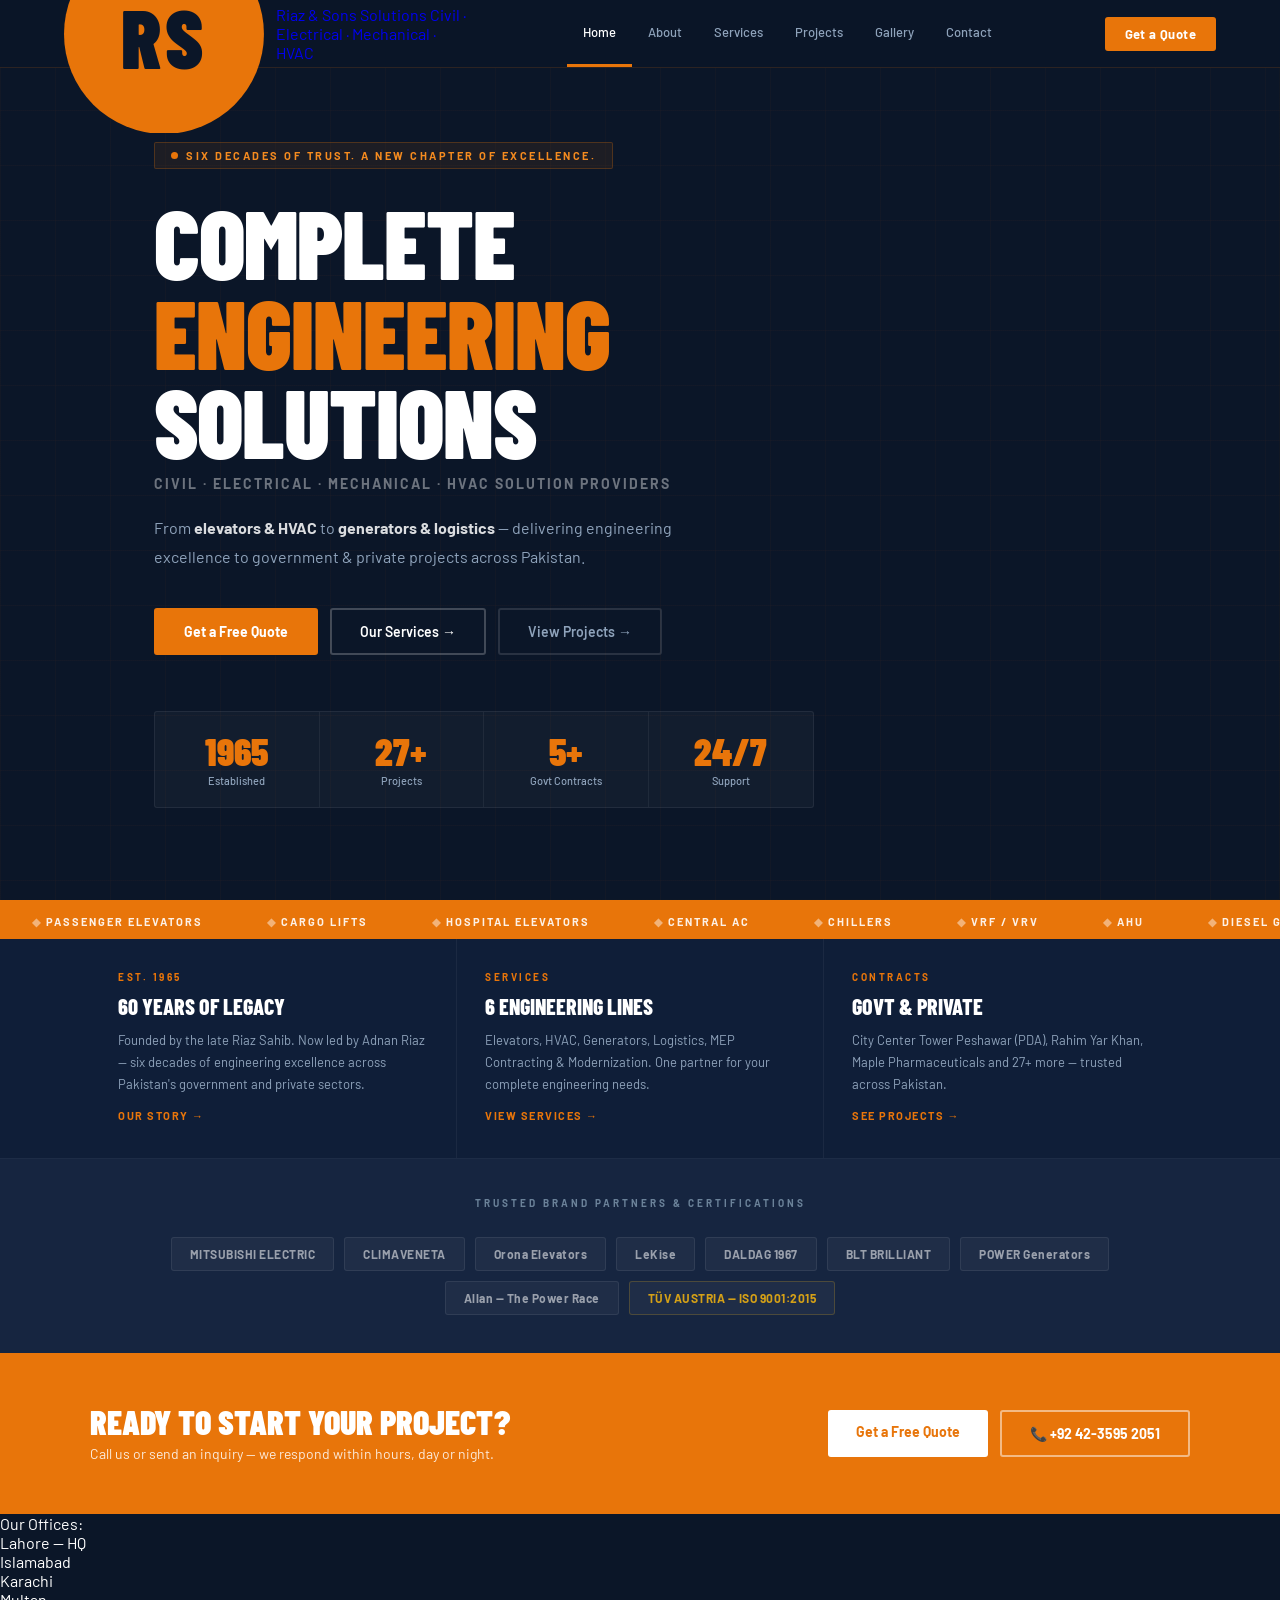
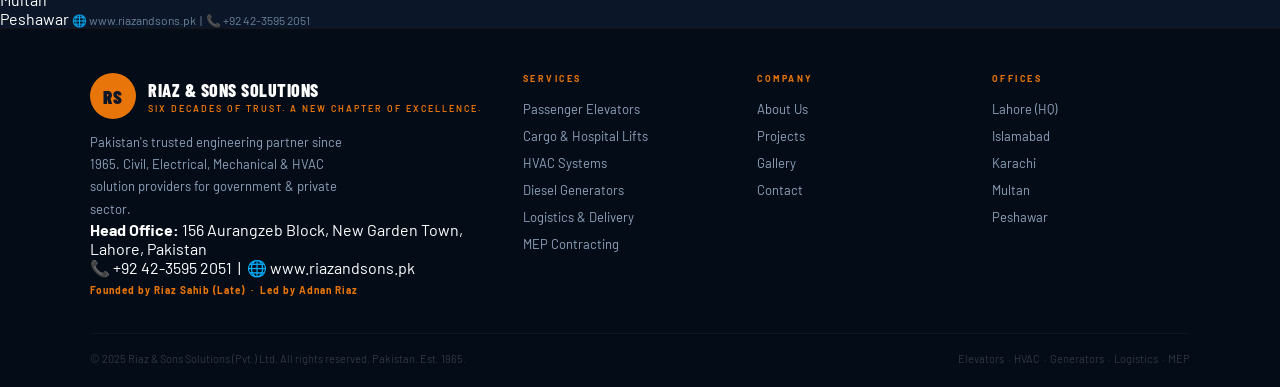
==== commit e82820f3: "Professional update: real logo, address, phone, offices - index.html" ====
--- a/index.html
+++ b/index.html
@@ -3,140 +3,161 @@
 <head>
 <meta charset="UTF-8">
 <meta name="viewport" content="width=device-width, initial-scale=1.0">
-<title>Riaz & Sons Solution — Complete Engineering Solutions Pakistan | Riaz &amp; Sons Solution</title>
-<meta name="description" content="Pakistan's trusted engineering partner — Elevators, HVAC, Generators, MEP">
-<link href="https://fonts.googleapis.com/css2?family=Barlow:wght@400;500;600;700;800;900&family=Barlow+Condensed:wght@700;800;900&display=swap" rel="stylesheet">
+<title>Complete Engineering Solutions | Pakistan | Riaz &amp; Sons Solutions</title>
+<meta name="description" content="Riaz & Sons Solutions — Civil, Electrical, Mechanical & HVAC Solution Providers. Pakistan's trusted engineering partner since 1965.">
+<link href="https://fonts.googleapis.com/css2?family=Barlow:wght@400;500;600;700;800;900&family=Barlow+Condensed:wght@600;700;800;900&display=swap" rel="stylesheet">
 <link rel="stylesheet" href="base.css">
 </head>
 <body>
 <nav>
   <a href="index.html" class="nav-logo">
-    <div class="rs-circle"><span>RS</span></div>
-    <div class="nb">
-      <span class="n1">RIAZ &amp; SONS SOLUTION</span>
-      <span class="n2">Engineering Excellence | Quality | Reliability</span>
+    <svg class="rs-logo-svg" viewBox="0 0 46 46" xmlns="http://www.w3.org/2000/svg">
+  <circle cx="23" cy="23" r="23" fill="#E8750A"/>
+  <text x="23" y="31" text-anchor="middle" font-family="Barlow Condensed,sans-serif" font-weight="900" font-size="19" fill="#0B1628" letter-spacing="1">RS</text>
+</svg>
+    <div class="nav-brand">
+      <span class="n1">Riaz &amp; Sons Solutions</span>
+      <span class="n2">Civil · Electrical · Mechanical · HVAC</span>
     </div>
   </a>
-  <ul class="nav-links"><li><a href="index.html" class="active">Home</a></li><li><a href="about.html">About</a></li><li><a href="services.html">Services</a></li><li><a href="projects.html">Projects</a></li><li><a href="gallery.html">Gallery</a></li><li><a href="contact.html">Contact</a></li></ul>
+  <ul class="nav-links"><li><a href="index.html" class=active>Home</a></li><li><a href="about.html">About</a></li><li><a href="services.html">Services</a></li><li><a href="projects.html">Projects</a></li><li><a href="gallery.html">Gallery</a></li><li><a href="contact.html">Contact</a></li></ul>
   <a href="contact.html" class="nav-cta">Get a Quote</a>
   <div class="hamburger" onclick="document.getElementById('mob').classList.toggle('open')">
     <span></span><span></span><span></span>
   </div>
 </nav>
 <div class="mob-menu" id="mob">
-  <a href="index.html">Home</a><a href="about.html">About</a><a href="services.html">Services</a><a href="projects.html">Projects</a><a href="gallery.html">Gallery</a><a href="contact.html">Contact</a>
-  <a href="tel:03058967537" style="color:var(--orange);margin-top:8px">📞 0305-8967537</a>
+  <a href="index.html" class=active>Home</a><a href="about.html">About</a><a href="services.html">Services</a><a href="projects.html">Projects</a><a href="gallery.html">Gallery</a><a href="contact.html">Contact</a>
+  <a href="tel:+924235952051" class="mob-cta">📞 +92 42-3595 2051</a>
 </div>
 
+<style>
+@keyframes bl{0%,100%{opacity:1}50%{opacity:0.3}}
+.hero-stat{padding:20px 22px;border-right:1px solid rgba(255,255,255,0.06);text-align:center}
+.hero-stat:last-child{border-right:none}
+.hn{font-family:'Barlow Condensed',sans-serif;font-size:38px;font-weight:900;color:var(--orange);line-height:1;display:block}
+.hl{font-size:11px;color:var(--tg);margin-top:4px;font-weight:500}
+</style>
 <section style="min-height:100vh;position:relative;display:flex;align-items:center;overflow:hidden">
-  <div style="position:absolute;inset:0;z-index:0"><img src="https://images.unsplash.com/photo-1486406146926-c627a92ad1ab?w=1600&q=80" style="width:100%;height:100%;object-fit:cover;filter:brightness(0.15)" alt=""></div>
-  <div style="position:absolute;inset:0;background:linear-gradient(110deg,rgba(11,22,40,0.97) 50%,rgba(11,22,40,0.55) 100%);z-index:1"></div>
-  <div style="position:absolute;inset:0;z-index:1;background-image:linear-gradient(rgba(232,117,10,0.03) 1px,transparent 1px),linear-gradient(90deg,rgba(232,117,10,0.03) 1px,transparent 1px);background-size:55px 55px"></div>
+  <div style="position:absolute;inset:0"><img src="https://images.unsplash.com/photo-1486406146926-c627a92ad1ab?w=1600&q=80" style="width:100%;height:100%;object-fit:cover;filter:brightness(0.14)" alt=""></div>
+  <div style="position:absolute;inset:0;background:linear-gradient(110deg,rgba(11,22,40,0.97) 50%,rgba(11,22,40,0.5) 100%)"></div>
+  <div style="position:absolute;inset:0;background-image:linear-gradient(rgba(232,117,10,0.03) 1px,transparent 1px),linear-gradient(90deg,rgba(232,117,10,0.03) 1px,transparent 1px);background-size:55px 55px"></div>
   <div style="position:relative;z-index:2;max-width:1100px;margin:0 auto;padding:120px 5% 70px;width:100%">
-    <div style="display:inline-flex;align-items:center;gap:8px;background:rgba(232,117,10,0.08);border:1px solid rgba(232,117,10,0.25);padding:5px 14px;border-radius:2px;margin-bottom:26px">
+    <!-- Real Cover Tagline -->
+    <div style="display:inline-flex;align-items:center;gap:8px;background:rgba(232,117,10,0.08);border:1px solid rgba(232,117,10,0.25);padding:6px 16px;border-radius:2px;margin-bottom:28px">
       <div style="width:7px;height:7px;background:var(--orange);border-radius:50%;animation:bl 2s infinite"></div>
-      <span style="font-size:11px;font-weight:700;color:var(--orange2);letter-spacing:2.5px;text-transform:uppercase">Established 1965 — 60 Years of Engineering Excellence</span>
-    </div>
-    <h1 style="font-family:'Barlow Condensed',sans-serif;font-size:clamp(52px,8vw,96px);font-weight:900;line-height:0.93;letter-spacing:-1px;text-transform:uppercase">
+      <span style="font-size:11px;font-weight:700;color:var(--orange2);letter-spacing:2.5px;text-transform:uppercase">Six Decades of Trust. A New Chapter of Excellence.</span>
+    </div>
+    <h1 style="font-family:'Barlow Condensed',sans-serif;font-size:clamp(52px,8vw,96px);font-weight:900;line-height:0.93;letter-spacing:-1px;text-transform:uppercase;margin-bottom:6px">
       Complete<br><span style="color:var(--orange)">Engineering</span><br>Solutions
     </h1>
-    <p style="font-size:17px;color:var(--tg);max-width:520px;margin:22px 0 36px;line-height:1.8">
-      From <strong style="color:rgba(255,255,255,0.85)">elevators &amp; HVAC</strong> to <strong style="color:rgba(255,255,255,0.85)">generators &amp; logistics</strong> — delivering excellence to government &amp; private projects across Pakistan.
-    </p>
+    <div style="font-size:14px;font-weight:700;color:rgba(255,255,255,0.4);letter-spacing:2px;text-transform:uppercase;margin-top:10px">Civil · Electrical · Mechanical · HVAC Solution Providers</div>
+    <p style="font-size:16px;color:var(--tg);max-width:520px;margin:22px 0 36px;line-height:1.8">From <strong style="color:rgba(255,255,255,0.85)">elevators &amp; HVAC</strong> to <strong style="color:rgba(255,255,255,0.85)">generators &amp; logistics</strong> — delivering engineering excellence to government &amp; private projects across Pakistan.</p>
     <div style="display:flex;gap:12px;flex-wrap:wrap;margin-bottom:56px">
       <a href="contact.html" style="background:var(--orange);color:#fff;padding:13px 28px;font-size:14px;font-weight:700;text-decoration:none;border-radius:3px;border:2px solid var(--orange)">Get a Free Quote</a>
-      <a href="projects.html" style="border:2px solid rgba(255,255,255,0.22);color:#fff;padding:13px 28px;font-size:14px;font-weight:600;text-decoration:none;border-radius:3px">View Projects →</a>
+      <a href="services.html" style="border:2px solid rgba(255,255,255,0.22);color:#fff;padding:13px 28px;font-size:14px;font-weight:600;text-decoration:none;border-radius:3px;transition:all 0.2s">Our Services →</a>
+      <a href="projects.html" style="border:2px solid rgba(255,255,255,0.12);color:var(--tg);padding:13px 28px;font-size:14px;font-weight:600;text-decoration:none;border-radius:3px;transition:all 0.2s">View Projects →</a>
     </div>
     <div style="display:grid;grid-template-columns:repeat(4,1fr);max-width:660px;border:1px solid rgba(255,255,255,0.07);border-radius:3px;overflow:hidden;background:rgba(255,255,255,0.03)">
-      <div style="padding:18px 20px;border-right:1px solid rgba(255,255,255,0.06);text-align:center"><span style="font-family:'Barlow Condensed',sans-serif;font-size:36px;font-weight:900;color:var(--orange);display:block">60+</span><div style="font-size:11px;color:var(--tg);margin-top:4px">Years Est.</div></div>
-      <div style="padding:18px 20px;border-right:1px solid rgba(255,255,255,0.06);text-align:center"><span style="font-family:'Barlow Condensed',sans-serif;font-size:36px;font-weight:900;color:var(--orange);display:block">27+</span><div style="font-size:11px;color:var(--tg);margin-top:4px">Projects</div></div>
-      <div style="padding:18px 20px;border-right:1px solid rgba(255,255,255,0.06);text-align:center"><span style="font-family:'Barlow Condensed',sans-serif;font-size:36px;font-weight:900;color:var(--orange);display:block">6</span><div style="font-size:11px;color:var(--tg);margin-top:4px">Service Lines</div></div>
-      <div style="padding:18px 20px;text-align:center"><span style="font-family:'Barlow Condensed',sans-serif;font-size:36px;font-weight:900;color:var(--orange);display:block">24/7</span><div style="font-size:11px;color:var(--tg);margin-top:4px">Support</div></div>
+      <div class="hero-stat"><span class="hn">1965</span><div class="hl">Established</div></div>
+      <div class="hero-stat"><span class="hn">27+</span><div class="hl">Projects</div></div>
+      <div class="hero-stat"><span class="hn">5+</span><div class="hl">Govt Contracts</div></div>
+      <div class="hero-stat"><span class="hn">24/7</span><div class="hl">Support</div></div>
     </div>
   </div>
 </section>
-<style>@keyframes bl{0%,100%{opacity:1}50%{opacity:0.3}}</style>
-<div class="ticker">
-  <div class="ttrack">
-    <span>Passenger Elevators</span><span>Cargo Lifts</span><span>Hospital Elevators</span>
-    <span>Central AC</span><span>Chillers</span><span>VRF/VRV</span>
-    <span>Diesel Generators</span><span>Installation &amp; Commissioning</span>
-    <span>Modernization</span><span>Nationwide Delivery</span><span>Govt Projects</span>
-    <span>MEP Contracting</span><span>Safety First</span>
-    <span>Passenger Elevators</span><span>Cargo Lifts</span><span>Hospital Elevators</span>
-    <span>Central AC</span><span>Chillers</span><span>VRF/VRV</span>
-    <span>Diesel Generators</span><span>Installation &amp; Commissioning</span>
-    <span>Modernization</span><span>Nationwide Delivery</span><span>Govt Projects</span>
-    <span>MEP Contracting</span><span>Safety First</span>
-  </div>
-</div>
-<!-- WHY / QUICK INTRO -->
-<div style="background:var(--navy2);padding:70px 5%">
-  <div style="max-width:1100px;margin:0 auto;display:grid;grid-template-columns:1fr 1fr 1fr;gap:1px;background:rgba(255,255,255,0.05);border:1px solid rgba(255,255,255,0.05)">
-    <div style="background:var(--navy2);padding:32px 28px">
+<div class="ticker"><div class="ttrack">
+<span>Passenger Elevators</span><span>Cargo Lifts</span><span>Hospital Elevators</span>
+<span>Central AC</span><span>Chillers</span><span>VRF / VRV</span><span>AHU</span>
+<span>Diesel Generators</span><span>Installation &amp; Commissioning</span>
+<span>Modernization</span><span>Nationwide Delivery</span><span>Govt Projects</span>
+<span>MEP Contracting</span><span>Civil Works</span><span>Safety First</span>
+<span>Passenger Elevators</span><span>Cargo Lifts</span><span>Hospital Elevators</span>
+<span>Central AC</span><span>Chillers</span><span>VRF / VRV</span><span>AHU</span>
+<span>Diesel Generators</span><span>Installation &amp; Commissioning</span>
+<span>Modernization</span><span>Nationwide Delivery</span><span>Govt Projects</span>
+<span>MEP Contracting</span><span>Civil Works</span><span>Safety First</span>
+</div></div>
+<!-- 3 QUICK LINKS -->
+<div style="background:var(--navy2);padding:0 5%">
+  <div style="max-width:1100px;margin:0 auto;display:grid;grid-template-columns:repeat(3,1fr);gap:1px;background:rgba(255,255,255,0.05)">
+    <div style="background:var(--navy2);padding:32px 28px;border-bottom:3px solid transparent;transition:border-color 0.2s" onmouseover="this.style.borderBottomColor='var(--orange)'" onmouseout="this.style.borderBottomColor='transparent'">
       <div style="font-size:10px;font-weight:700;letter-spacing:2.5px;color:var(--orange);text-transform:uppercase;margin-bottom:10px">Est. 1965</div>
       <h3 style="font-family:'Barlow Condensed',sans-serif;font-size:22px;font-weight:800;color:#fff;text-transform:uppercase;margin-bottom:10px">60 Years of Legacy</h3>
-      <p style="font-size:13px;color:var(--tg);line-height:1.7">Founded by the late Riaz Sahib. Now led by Adnan Riaz — continuing six decades of engineering excellence across Pakistan.</p>
-      <a href="about.html" style="display:inline-block;margin-top:14px;font-size:11px;font-weight:700;color:var(--orange);letter-spacing:1.5px;text-transform:uppercase;text-decoration:none">Read Our Story →</a>
-    </div>
-    <div style="background:var(--navy2);padding:32px 28px">
+      <p style="font-size:13px;color:var(--tg);line-height:1.7">Founded by the late Riaz Sahib. Now led by Adnan Riaz — six decades of engineering excellence across Pakistan's government and private sectors.</p>
+      <a href="about.html" style="display:inline-block;margin-top:14px;font-size:11px;font-weight:700;color:var(--orange);letter-spacing:1.5px;text-transform:uppercase;text-decoration:none">Our Story →</a>
+    </div>
+    <div style="background:var(--navy2);padding:32px 28px;border-bottom:3px solid transparent;transition:border-color 0.2s" onmouseover="this.style.borderBottomColor='var(--orange)'" onmouseout="this.style.borderBottomColor='transparent'">
       <div style="font-size:10px;font-weight:700;letter-spacing:2.5px;color:var(--orange);text-transform:uppercase;margin-bottom:10px">Services</div>
       <h3 style="font-family:'Barlow Condensed',sans-serif;font-size:22px;font-weight:800;color:#fff;text-transform:uppercase;margin-bottom:10px">6 Engineering Lines</h3>
-      <p style="font-size:13px;color:var(--tg);line-height:1.7">Elevators, HVAC, Generators, Logistics, MEP Contracting and Modernization. One partner for your complete engineering needs.</p>
+      <p style="font-size:13px;color:var(--tg);line-height:1.7">Elevators, HVAC, Generators, Logistics, MEP Contracting &amp; Modernization. One partner for your complete engineering needs.</p>
       <a href="services.html" style="display:inline-block;margin-top:14px;font-size:11px;font-weight:700;color:var(--orange);letter-spacing:1.5px;text-transform:uppercase;text-decoration:none">View Services →</a>
     </div>
-    <div style="background:var(--navy2);padding:32px 28px">
-      <div style="font-size:10px;font-weight:700;letter-spacing:2.5px;color:var(--orange);text-transform:uppercase;margin-bottom:10px">Projects</div>
-      <h3 style="font-family:'Barlow Condensed',sans-serif;font-size:22px;font-weight:800;color:#fff;text-transform:uppercase;margin-bottom:10px">Govt & Private Contracts</h3>
-      <p style="font-size:13px;color:var(--tg);line-height:1.7">City Center Tower Peshawar (PDA), Rahim Yar Khan, Maple Pharmaceuticals and more — trusted by government and private sector.</p>
+    <div style="background:var(--navy2);padding:32px 28px;border-bottom:3px solid transparent;transition:border-color 0.2s" onmouseover="this.style.borderBottomColor='var(--orange)'" onmouseout="this.style.borderBottomColor='transparent'">
+      <div style="font-size:10px;font-weight:700;letter-spacing:2.5px;color:var(--orange);text-transform:uppercase;margin-bottom:10px">Contracts</div>
+      <h3 style="font-family:'Barlow Condensed',sans-serif;font-size:22px;font-weight:800;color:#fff;text-transform:uppercase;margin-bottom:10px">Govt &amp; Private</h3>
+      <p style="font-size:13px;color:var(--tg);line-height:1.7">City Center Tower Peshawar (PDA), Rahim Yar Khan, Maple Pharmaceuticals and 27+ more — trusted across Pakistan.</p>
       <a href="projects.html" style="display:inline-block;margin-top:14px;font-size:11px;font-weight:700;color:var(--orange);letter-spacing:1.5px;text-transform:uppercase;text-decoration:none">See Projects →</a>
     </div>
   </div>
 </div>
-<!-- BRANDS BAR -->
-<div style="background:var(--navy3);padding:36px 5%;border-top:1px solid rgba(255,255,255,0.04);border-bottom:1px solid rgba(255,255,255,0.04)">
+
+<!-- BRANDS -->
+<div style="background:var(--navy3);padding:38px 5%;border-top:1px solid rgba(255,255,255,0.03)">
   <div style="max-width:1100px;margin:0 auto">
     <div style="font-size:10px;font-weight:700;letter-spacing:3px;color:var(--tg2);text-transform:uppercase;text-align:center;margin-bottom:20px">Trusted Brand Partners &amp; Certifications</div>
     <div class="brands-grid" style="justify-content:center">
-      <div class="brand-pill">MITSUBISHI ELECTRIC</div>
-      <div class="brand-pill">CLIMAVENETA</div>
-      <div class="brand-pill">Orona Elevators</div>
-      <div class="brand-pill">LeKise</div>
-      <div class="brand-pill">DALDAG 1967</div>
-      <div class="brand-pill">BLT BRILLIANT</div>
-      <div class="brand-pill">POWER Generators</div>
-      <div class="brand-pill">Allan — The Power Race</div>
+      <div class="brand-pill">MITSUBISHI ELECTRIC</div><div class="brand-pill">CLIMAVENETA</div>
+      <div class="brand-pill">Orona Elevators</div><div class="brand-pill">LeKise</div>
+      <div class="brand-pill">DALDAG 1967</div><div class="brand-pill">BLT BRILLIANT</div>
+      <div class="brand-pill">POWER Generators</div><div class="brand-pill">Allan — The Power Race</div>
       <div class="brand-pill cert">TÜV AUSTRIA — ISO 9001:2015</div>
     </div>
   </div>
 </div>
+
 <!-- CTA BAND -->
-<div style="background:var(--orange);padding:48px 5%">
+<div style="background:var(--orange);padding:52px 5%">
   <div style="max-width:1100px;margin:0 auto;display:flex;justify-content:space-between;align-items:center;flex-wrap:wrap;gap:20px">
     <div>
-      <div style="font-family:'Barlow Condensed',sans-serif;font-size:32px;font-weight:900;color:#fff;text-transform:uppercase;line-height:1">Ready to Start Your Project?</div>
-      <div style="font-size:14px;color:rgba(255,255,255,0.85);margin-top:6px">Call us now or send an inquiry — we respond within hours, day or night.</div>
+      <div style="font-family:'Barlow Condensed',sans-serif;font-size:34px;font-weight:900;color:#fff;text-transform:uppercase;line-height:1">Ready to Start Your Project?</div>
+      <div style="font-size:14px;color:rgba(255,255,255,0.85);margin-top:6px">Call us or send an inquiry — we respond within hours, day or night.</div>
     </div>
     <div style="display:flex;gap:12px;flex-wrap:wrap">
-      <a href="contact.html" style="background:#fff;color:var(--orange);padding:12px 26px;font-size:14px;font-weight:700;text-decoration:none;border-radius:3px;border:2px solid #fff">Get a Quote</a>
-      <a href="tel:03058967537" style="border:2px solid rgba(255,255,255,0.5);color:#fff;padding:12px 26px;font-size:14px;font-weight:700;text-decoration:none;border-radius:3px">📞 0305-8967537</a>
-    </div>
-  </div>
-</div>
-
+      <a href="contact.html" style="background:#fff;color:var(--orange);padding:13px 28px;font-size:14px;font-weight:700;text-decoration:none;border-radius:3px">Get a Free Quote</a>
+      <a href="tel:+924235952051" style="border:2px solid rgba(255,255,255,0.5);color:#fff;padding:13px 28px;font-size:14px;font-weight:700;text-decoration:none;border-radius:3px">📞 +92 42-3595 2051</a>
+    </div>
+  </div>
+</div>
+<!-- OFFICES STRIP -->
+<div class="offices-bar">
+  <div class="offices-inner">
+    <span class="offices-label">Our Offices:</span>
+    <span class="office-tag"><div class="dot"></div>Lahore — HQ</span>
+    <span class="office-tag"><div class="dot"></div>Islamabad</span>
+    <span class="office-tag"><div class="dot"></div>Karachi</span>
+    <span class="office-tag"><div class="dot"></div>Multan</span>
+    <span class="office-tag"><div class="dot"></div>Peshawar</span>
+    <span style="margin-left:auto;font-size:12px;color:var(--tg2)">🌐 www.riazandsons.pk &nbsp;|&nbsp; 📞 +92 42-3595 2051</span>
+  </div>
+</div>
 <footer>
   <div class="fi">
     <div class="ftop">
       <div class="fbrand">
         <div style="display:flex;align-items:center;gap:12px">
-          <div class="rs-circle"><span>RS</span></div>
+          <svg viewBox="0 0 46 46" width="46" height="46" xmlns="http://www.w3.org/2000/svg"><circle cx="23" cy="23" r="23" fill="#E8750A"/><text x="23" y="31" text-anchor="middle" font-family="Barlow Condensed,sans-serif" font-weight="900" font-size="19" fill="#0B1628" letter-spacing="1">RS</text></svg>
           <div>
-            <div style="font-size:13px;font-weight:700;color:#fff">RIAZ &amp; SONS SOLUTION</div>
-            <div style="font-size:9px;color:var(--orange);letter-spacing:1.8px;margin-top:2px">ENGINEERING EXCELLENCE | QUALITY | RELIABILITY</div>
+            <div style="font-family:'Barlow Condensed',sans-serif;font-size:18px;font-weight:800;color:#fff;text-transform:uppercase;letter-spacing:0.5px">Riaz &amp; Sons Solutions</div>
+            <div style="font-size:9px;color:var(--orange);letter-spacing:2px;font-weight:600;text-transform:uppercase;margin-top:2px">Six Decades of Trust. A New Chapter of Excellence.</div>
           </div>
         </div>
-        <p>Pakistan's trusted engineering partner since 1965. Elevators, HVAC, generators and MEP contracting for government &amp; private sector projects.</p>
-        <div style="margin-top:12px;font-size:11px;color:rgba(255,255,255,0.22)">Founded by Riaz Sahib (Late) &nbsp;·&nbsp; Led by Adnan Riaz</div>
+        <p>Pakistan's trusted engineering partner since 1965. Civil, Electrical, Mechanical &amp; HVAC solution providers for government &amp; private sector.</p>
+        <div class="addr">
+          <strong>Head Office:</strong> 156 Aurangzeb Block, New Garden Town, Lahore, Pakistan<br>
+          📞 +92 42-3595 2051 &nbsp;|&nbsp; 🌐 www.riazandsons.pk<br>
+          <span style="color:var(--orange);font-size:10px;font-weight:700;letter-spacing:1px">Founded by Riaz Sahib (Late) &nbsp;·&nbsp; Led by Adnan Riaz</span>
+        </div>
       </div>
       <div class="fcol">
         <h6>Services</h6>
@@ -153,23 +174,24 @@
         <h6>Company</h6>
         <ul>
           <li><a href="about.html">About Us</a></li>
-          <li><a href="projects.html">Our Projects</a></li>
+          <li><a href="projects.html">Projects</a></li>
           <li><a href="gallery.html">Gallery</a></li>
           <li><a href="contact.html">Contact</a></li>
         </ul>
       </div>
       <div class="fcol">
-        <h6>Connect</h6>
+        <h6>Offices</h6>
         <ul>
-          <li><a href="https://www.instagram.com/riaz_and_sons_solution/" target="_blank">Instagram</a></li>
-          <li><a href="https://www.linkedin.com/company/riaz-sons-solution/" target="_blank">LinkedIn</a></li>
-          <li><a href="https://wa.me/923058967537" target="_blank">WhatsApp</a></li>
-          <li><a href="tel:03058967537">0305-8967537</a></li>
+          <li><a href="contact.html">Lahore (HQ)</a></li>
+          <li><a href="contact.html">Islamabad</a></li>
+          <li><a href="contact.html">Karachi</a></li>
+          <li><a href="contact.html">Multan</a></li>
+          <li><a href="contact.html">Peshawar</a></li>
         </ul>
       </div>
     </div>
     <div class="fbot">
-      <p>&copy; 2025 Riaz &amp; Sons Solution. All rights reserved. Pakistan. Est. 1965.</p>
+      <p>&copy; 2025 Riaz &amp; Sons Solutions (Pvt.) Ltd. All rights reserved. Pakistan. Est. 1965.</p>
       <p>Elevators &nbsp;·&nbsp; HVAC &nbsp;·&nbsp; Generators &nbsp;·&nbsp; Logistics &nbsp;·&nbsp; MEP</p>
     </div>
   </div>
--- a/base.css
+++ b/base.css
@@ -0,0 +1,180 @@
+*{margin:0;padding:0;box-sizing:border-box}
+:root{
+  --navy:#0B1628;--navy2:#0F1E38;--navy3:#162540;--navy4:#1C2E4A;
+  --orange:#E8750A;--orange2:#F58B1F;--gold:#D4A017;
+  --tg:#8FA3BB;--tg2:#6B8299;
+}
+html{scroll-behavior:smooth}
+body{font-family:'Barlow',sans-serif;background:var(--navy);color:#fff;overflow-x:hidden}
+
+/* NAV */
+nav{position:fixed;top:0;left:0;right:0;z-index:999;background:rgba(11,22,40,0.98);backdrop-filter:blur(12px);border-bottom:1px solid rgba(232,117,10,0.15);display:flex;align-items:center;justify-content:space-between;padding:0 5%;height:68px}
+.nav-logo{display:flex;align-items:center;gap:12px;text-decoration:none}
+.rs-circle{width:46px;height:46px;border-radius:50%;background:var(--orange);display:flex;align-items:center;justify-content:center;border:2px solid rgba(255,255,255,0.18);flex-shrink:0}
+.rs-circle span{font-family:'Barlow Condensed',sans-serif;font-weight:900;font-size:18px;color:#fff;letter-spacing:1px}
+.nb .n1{display:block;font-size:14px;font-weight:700;color:#fff;letter-spacing:0.4px}
+.nb .n2{display:block;font-size:9px;color:var(--orange2);letter-spacing:1.8px;font-weight:600;text-transform:uppercase;margin-top:1px}
+.nav-links{display:flex;gap:0;list-style:none}
+.nav-links a{color:var(--tg);text-decoration:none;font-size:13px;font-weight:500;padding:24px 16px;display:block;border-bottom:3px solid transparent;transition:all 0.2s}
+.nav-links a:hover,.nav-links a.active{color:#fff;border-bottom-color:var(--orange)}
+.nav-cta{background:var(--orange);color:#fff;padding:9px 20px;border-radius:3px;font-size:13px;font-weight:700;text-decoration:none;letter-spacing:0.4px;transition:background 0.2s;white-space:nowrap}
+.nav-cta:hover{background:var(--orange2)}
+.hamburger{display:none;flex-direction:column;gap:5px;cursor:pointer;padding:4px}
+.hamburger span{width:24px;height:2px;background:#fff;border-radius:2px;transition:all 0.3s}
+.mob-menu{display:none;position:fixed;top:68px;left:0;right:0;background:var(--navy2);border-bottom:1px solid rgba(232,117,10,0.15);z-index:998;padding:16px 5%}
+.mob-menu a{display:block;padding:12px 0;font-size:15px;font-weight:600;color:var(--tg);text-decoration:none;border-bottom:1px solid rgba(255,255,255,0.05)}
+.mob-menu a:hover{color:var(--orange)}
+.mob-menu.open{display:block}
+
+/* PAGE HERO */
+.page-hero{padding:120px 5% 60px;background:var(--navy2);border-bottom:1px solid rgba(255,255,255,0.05);position:relative;overflow:hidden}
+.page-hero::before{content:'';position:absolute;inset:0;background-image:linear-gradient(rgba(232,117,10,0.03) 1px,transparent 1px),linear-gradient(90deg,rgba(232,117,10,0.03) 1px,transparent 1px);background-size:55px 55px}
+.page-hero-inner{max-width:1100px;margin:0 auto;position:relative;z-index:1}
+.breadcrumb{display:flex;align-items:center;gap:8px;margin-bottom:14px}
+.breadcrumb a{font-size:12px;color:var(--tg);text-decoration:none}
+.breadcrumb a:hover{color:var(--orange)}
+.breadcrumb span{font-size:12px;color:var(--tg2)}
+.breadcrumb .cur{color:var(--orange);font-weight:600}
+.page-hero h1{font-family:'Barlow Condensed',sans-serif;font-size:clamp(36px,6vw,64px);font-weight:900;text-transform:uppercase;line-height:1}
+.page-hero h1 em{font-style:normal;color:var(--orange)}
+.page-hero p{font-size:16px;color:var(--tg);margin-top:14px;max-width:560px;line-height:1.7}
+
+/* CONTENT */
+.content{max-width:1100px;margin:0 auto;padding:70px 5%}
+
+/* UTILS */
+.sl{font-size:10px;font-weight:700;letter-spacing:3px;color:var(--orange);text-transform:uppercase;margin-bottom:10px}
+.st{font-family:'Barlow Condensed',sans-serif;font-size:clamp(26px,3.5vw,42px);font-weight:900;text-transform:uppercase;color:#fff;line-height:1.05;margin-bottom:12px}
+.st .o{color:var(--orange)}
+.sline{width:48px;height:3px;background:var(--orange);border-radius:2px;margin:14px 0 34px}
+.sd{font-size:15px;color:var(--tg);line-height:1.75}
+.sec{padding:64px 5%;max-width:1100px;margin:0 auto}
+.sec-alt{background:var(--navy2)}
+.sec-wrap{padding:64px 5%}
+.sec-wrap .sec{padding:0}
+
+/* TICKER */
+.ticker{background:var(--orange);padding:10px 0;overflow:hidden;white-space:nowrap}
+.ttrack{display:inline-flex;animation:tk 38s linear infinite}
+.ttrack span{font-size:11px;font-weight:700;letter-spacing:2px;text-transform:uppercase;color:rgba(255,255,255,0.9);padding:0 32px}
+.ttrack span::before{content:"◆  ";opacity:0.5}
+@keyframes tk{from{transform:translateX(0)}to{transform:translateX(-50%)}}
+
+/* FOOTER */
+footer{background:#040C18;padding:44px 5% 22px;border-top:1px solid rgba(232,117,10,0.07)}
+.fi{max-width:1100px;margin:0 auto}
+.ftop{display:grid;grid-template-columns:2fr 1fr 1fr 1fr;gap:36px;margin-bottom:36px}
+.fbrand p{font-size:13px;color:var(--tg);line-height:1.7;margin-top:12px;max-width:270px}
+.fcol h6{font-size:9px;font-weight:700;color:var(--orange);letter-spacing:2.5px;text-transform:uppercase;margin-bottom:14px}
+.fcol ul{list-style:none;display:flex;flex-direction:column;gap:8px}
+.fcol ul a{font-size:13px;color:var(--tg);text-decoration:none;transition:color 0.2s}
+.fcol ul a:hover{color:#fff}
+.fbot{border-top:1px solid rgba(255,255,255,0.04);padding-top:18px;display:flex;justify-content:space-between;align-items:center;flex-wrap:wrap;gap:8px}
+.fbot p{font-size:11px;color:rgba(255,255,255,0.18)}
+
+/* CARDS */
+.grid3{display:grid;grid-template-columns:repeat(3,1fr);gap:14px}
+.grid2{display:grid;grid-template-columns:1fr 1fr;gap:20px}
+.card{background:var(--navy2);border:1px solid rgba(255,255,255,0.06);border-radius:4px;overflow:hidden;transition:border-color 0.2s,transform 0.2s}
+.card:hover{border-color:rgba(232,117,10,0.35);transform:translateY(-3px)}
+.card-img{width:100%;height:180px;object-fit:cover;display:block}
+.card-body{padding:20px}
+.card h3{font-family:'Barlow Condensed',sans-serif;font-size:18px;font-weight:800;color:#fff;text-transform:uppercase;margin-bottom:8px;line-height:1.2}
+.card p{font-size:13px;color:var(--tg);line-height:1.7}
+.badge{display:inline-flex;align-items:center;gap:5px;padding:3px 10px;border-radius:2px;font-size:9px;font-weight:700;letter-spacing:1.5px;text-transform:uppercase;margin-bottom:10px}
+.badge.gov{background:rgba(212,160,23,0.1);border:1px solid rgba(212,160,23,0.25);color:var(--gold)}
+.badge.prv{background:rgba(232,117,10,0.1);border:1px solid rgba(232,117,10,0.25);color:var(--orange)}
+.bd{width:4px;height:4px;background:currentColor;border-radius:50%}
+.card-foot{padding:12px 20px;border-top:1px solid rgba(255,255,255,0.05);display:flex;justify-content:space-between;align-items:center}
+.ptype{font-size:10px;color:var(--tg2)}
+.pyear{font-size:11px;font-weight:700;color:var(--orange)}
+
+/* SVC CARDS */
+.svc-grid{display:grid;grid-template-columns:repeat(3,1fr);gap:1px;background:rgba(255,255,255,0.05);border:1px solid rgba(255,255,255,0.05)}
+.svc{background:var(--navy);padding:32px 26px;transition:background 0.2s;position:relative;cursor:default}
+.svc::after{content:'';position:absolute;bottom:0;left:0;right:0;height:2px;background:var(--orange);transform:scaleX(0);transition:transform 0.3s;transform-origin:left}
+.svc:hover::after{transform:scaleX(1)}
+.svc:hover{background:var(--navy3)}
+.svc-ico{width:48px;height:48px;background:rgba(232,117,10,0.1);border:1px solid rgba(232,117,10,0.2);border-radius:5px;display:flex;align-items:center;justify-content:center;margin-bottom:16px}
+.svc-ico svg{width:22px;height:22px;stroke:var(--orange);fill:none;stroke-width:1.8;stroke-linecap:round;stroke-linejoin:round}
+.svc h3{font-family:'Barlow Condensed',sans-serif;font-size:19px;font-weight:800;color:#fff;text-transform:uppercase;margin-bottom:8px}
+.svc p{font-size:13px;color:var(--tg);line-height:1.7}
+.svc-tag{display:inline-block;margin-top:12px;font-size:10px;font-weight:700;color:var(--orange);letter-spacing:1.5px;text-transform:uppercase}
+
+/* GALLERY GRID */
+.gal-grid{display:grid;grid-template-columns:repeat(3,1fr);gap:8px}
+.gi{overflow:hidden;border-radius:3px;position:relative;height:240px}
+.gi.tall{height:496px}
+.gi img{width:100%;height:100%;object-fit:cover;transition:transform 0.4s;display:block}
+.gi:hover img{transform:scale(1.05)}
+.gi-lbl{position:absolute;bottom:0;left:0;right:0;padding:12px 14px;background:linear-gradient(transparent,rgba(11,22,40,0.9));font-size:11px;font-weight:600;color:#fff}
+
+/* ABOUT SPECIFIC */
+.founder-box{background:var(--navy);border:1px solid rgba(212,160,23,0.2);border-radius:4px;padding:24px;margin-bottom:20px}
+.founder-top{display:flex;align-items:center;gap:14px;margin-bottom:14px;padding-bottom:14px;border-bottom:1px solid rgba(255,255,255,0.06)}
+.founder-av{width:54px;height:54px;border-radius:50%;background:rgba(212,160,23,0.12);border:2px solid var(--gold);display:flex;align-items:center;justify-content:center;font-family:'Barlow Condensed',sans-serif;font-size:20px;font-weight:900;color:var(--gold);flex-shrink:0}
+.founder-info h4{font-size:15px;font-weight:700;color:#fff}
+.founder-info .role{font-size:11px;color:var(--gold);font-weight:700;letter-spacing:0.5px;margin-top:2px}
+.founder-info .dates{font-size:11px;color:var(--tg);margin-top:2px}
+.founder-quote{font-size:13.5px;color:var(--tg);line-height:1.75;font-style:italic;border-left:2px solid var(--gold);padding-left:14px}
+.owner-card{background:var(--navy3);border:1px solid rgba(232,117,10,0.18);border-radius:4px;padding:20px;display:flex;align-items:center;gap:14px}
+.owner-av{width:52px;height:52px;border-radius:50%;background:linear-gradient(135deg,var(--orange),var(--orange2));display:flex;align-items:center;justify-content:center;font-family:'Barlow Condensed',sans-serif;font-size:20px;font-weight:900;color:#fff;flex-shrink:0}
+.owner-info h4{font-size:15px;font-weight:700;color:#fff}
+.owner-info .or{font-size:11px;color:var(--orange);font-weight:700;letter-spacing:0.5px;margin-top:2px}
+.owner-info p{font-size:12.5px;color:var(--tg);margin-top:4px;line-height:1.5}
+.timeline{display:flex;flex-direction:column;gap:0;position:relative;padding-left:28px}
+.timeline::before{content:'';position:absolute;left:7px;top:0;bottom:0;width:2px;background:rgba(232,117,10,0.2)}
+.tl-item{position:relative;padding:0 0 32px 20px}
+.tl-item::before{content:'';position:absolute;left:-28px;top:6px;width:14px;height:14px;border-radius:50%;background:var(--navy2);border:2px solid var(--orange)}
+.tl-item .year{font-family:'Barlow Condensed',sans-serif;font-size:22px;font-weight:900;color:var(--orange);line-height:1}
+.tl-item h4{font-size:14px;font-weight:700;color:#fff;margin-top:4px}
+.tl-item p{font-size:13px;color:var(--tg);margin-top:4px;line-height:1.6}
+.values-grid{display:grid;grid-template-columns:repeat(5,1fr);gap:1px;background:rgba(255,255,255,0.05);border:1px solid rgba(255,255,255,0.05);border-radius:3px;overflow:hidden;margin-top:40px}
+.val{background:var(--navy2);padding:22px 14px;text-align:center}
+.val-ico{font-size:26px;margin-bottom:10px}
+.val h5{font-size:11px;font-weight:700;color:#fff;text-transform:uppercase;letter-spacing:0.8px}
+.brands-grid{display:flex;flex-wrap:wrap;gap:10px;margin-top:28px}
+.brand-pill{background:rgba(255,255,255,0.04);border:1px solid rgba(255,255,255,0.08);border-radius:3px;padding:9px 18px;font-size:12px;font-weight:700;color:rgba(255,255,255,0.55);letter-spacing:0.5px;transition:all 0.2s}
+.brand-pill:hover{border-color:rgba(232,117,10,0.35);color:rgba(255,255,255,0.85)}
+.brand-pill.cert{border-color:rgba(212,160,23,0.25);color:var(--gold)}
+
+/* CONTACT */
+.con-grid{display:grid;grid-template-columns:1fr 1fr;gap:56px}
+.cinfo{display:flex;flex-direction:column;gap:16px}
+.crow{display:flex;gap:12px;align-items:flex-start}
+.cico{width:40px;height:40px;background:rgba(232,117,10,0.1);border:1px solid rgba(232,117,10,0.2);border-radius:4px;display:flex;align-items:center;justify-content:center;flex-shrink:0}
+.cico svg{width:17px;height:17px;stroke:var(--orange);fill:none;stroke-width:2;stroke-linecap:round;stroke-linejoin:round}
+.crow h5{font-size:9px;font-weight:700;color:var(--orange);letter-spacing:2px;text-transform:uppercase;margin-bottom:3px}
+.crow p,.crow a{font-size:14px;color:#fff;font-weight:500;line-height:1.5;text-decoration:none}
+.crow a:hover{color:var(--orange)}
+.socs{display:flex;gap:9px;flex-wrap:wrap;margin-top:22px}
+.socb{display:flex;align-items:center;gap:7px;background:rgba(255,255,255,0.04);border:1px solid rgba(255,255,255,0.09);padding:9px 14px;border-radius:3px;text-decoration:none;color:var(--tg);font-size:12px;font-weight:600;transition:all 0.2s}
+.socb:hover{border-color:var(--orange);color:var(--orange)}
+.socb svg{width:14px;height:14px;stroke:currentColor;fill:none;stroke-width:2;stroke-linecap:round;stroke-linejoin:round}
+.cform{display:flex;flex-direction:column;gap:11px}
+.row2{display:grid;grid-template-columns:1fr 1fr;gap:11px}
+.cform input,.cform select,.cform textarea{background:rgba(255,255,255,0.03);border:1px solid rgba(255,255,255,0.09);border-radius:3px;padding:11px 13px;font-size:13px;color:#fff;font-family:'Barlow',sans-serif;width:100%;outline:none;transition:border-color 0.2s}
+.cform input::placeholder,.cform textarea::placeholder{color:rgba(255,255,255,0.28)}
+.cform input:focus,.cform textarea:focus,.cform select:focus{border-color:var(--orange)}
+.cform select option{background:var(--navy2);color:#fff}
+.cform textarea{resize:vertical;min-height:100px}
+.cbtn{background:var(--orange);color:#fff;border:none;padding:13px;font-size:14px;font-weight:700;border-radius:3px;cursor:pointer;font-family:'Barlow',sans-serif;width:100%;transition:background 0.2s}
+.cbtn:hover{background:var(--orange2)}
+
+/* RESPONSIVE */
+@media(max-width:900px){
+  .nav-links{display:none}
+  .hamburger{display:flex}
+  .ftop{grid-template-columns:1fr 1fr}
+  .grid3,.svc-grid{grid-template-columns:1fr 1fr}
+  .gal-grid{grid-template-columns:1fr 1fr}
+  .gi.tall{height:240px}
+  .con-grid,.grid2{grid-template-columns:1fr}
+  .values-grid{grid-template-columns:repeat(3,1fr)}
+}
+@media(max-width:600px){
+  .grid3,.svc-grid,.gal-grid{grid-template-columns:1fr}
+  .ftop{grid-template-columns:1fr}
+  .row2{grid-template-columns:1fr}
+  .values-grid{grid-template-columns:repeat(2,1fr)}
+}
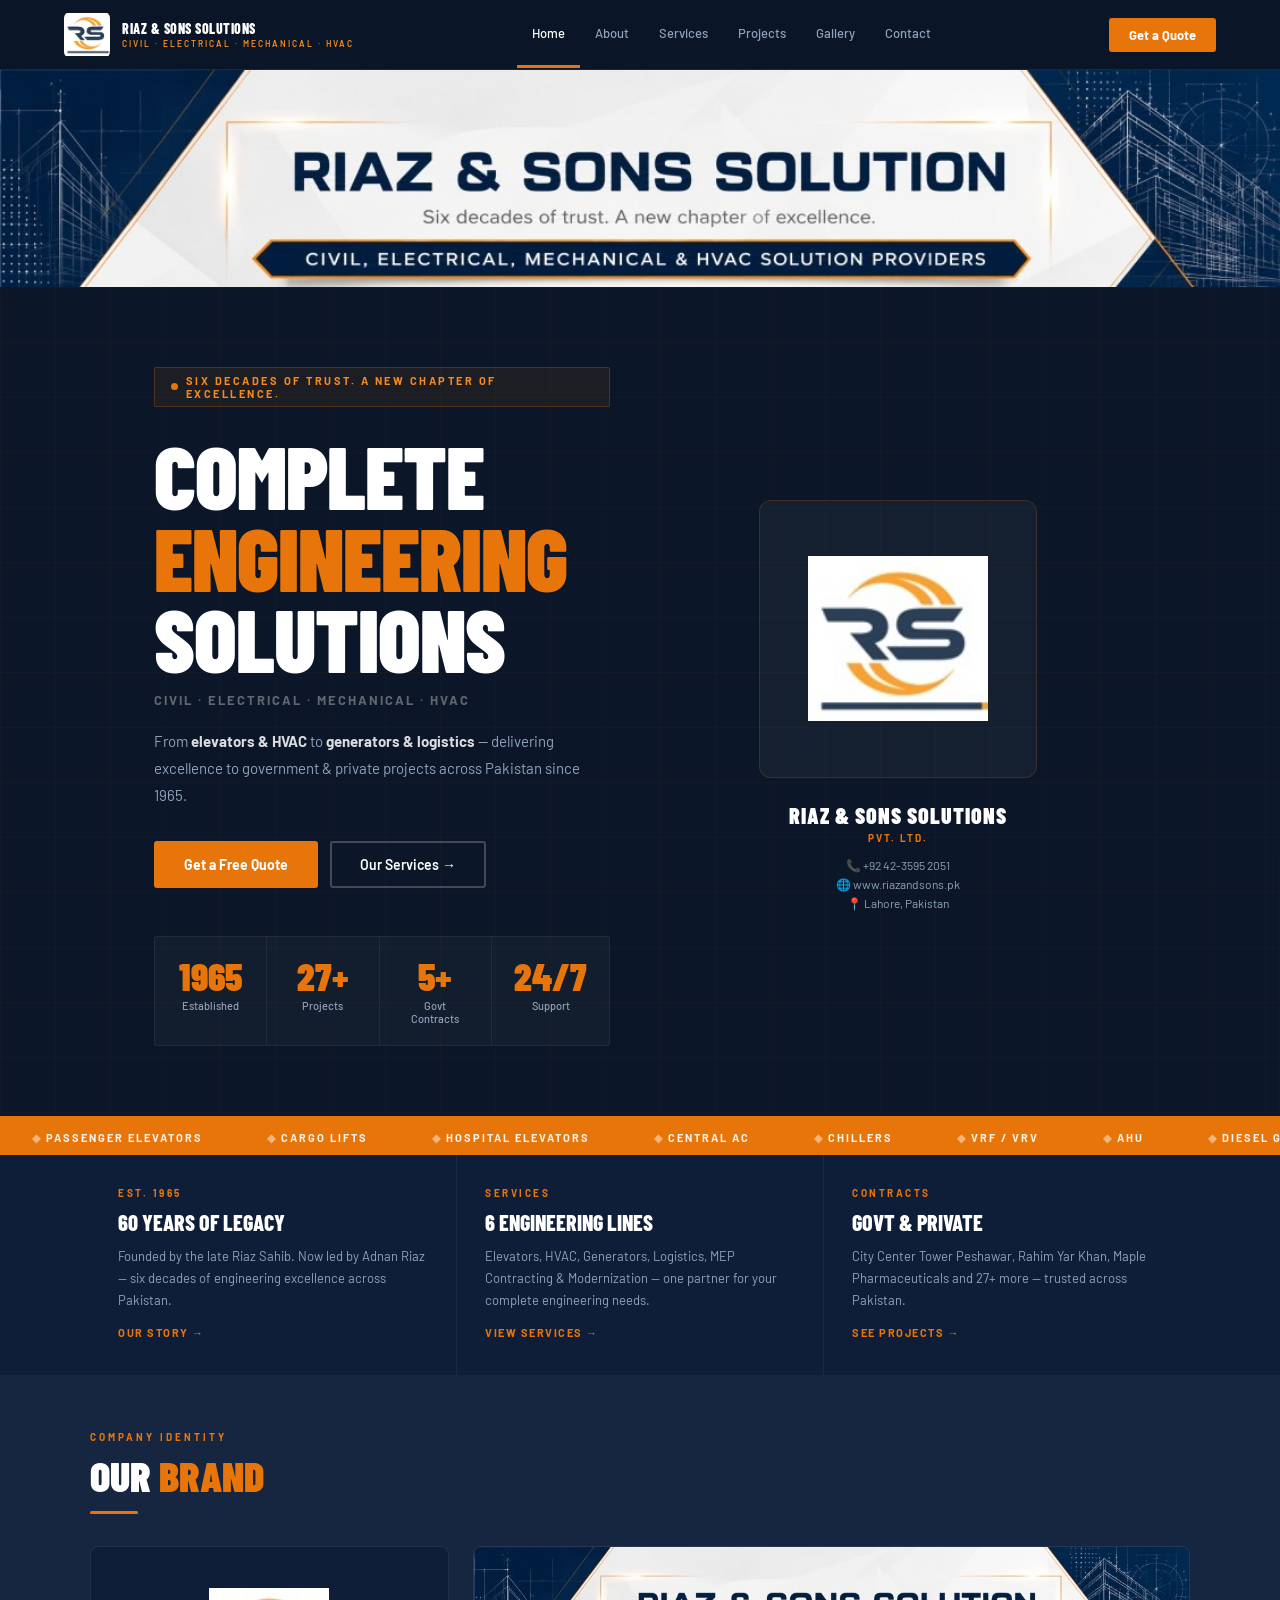
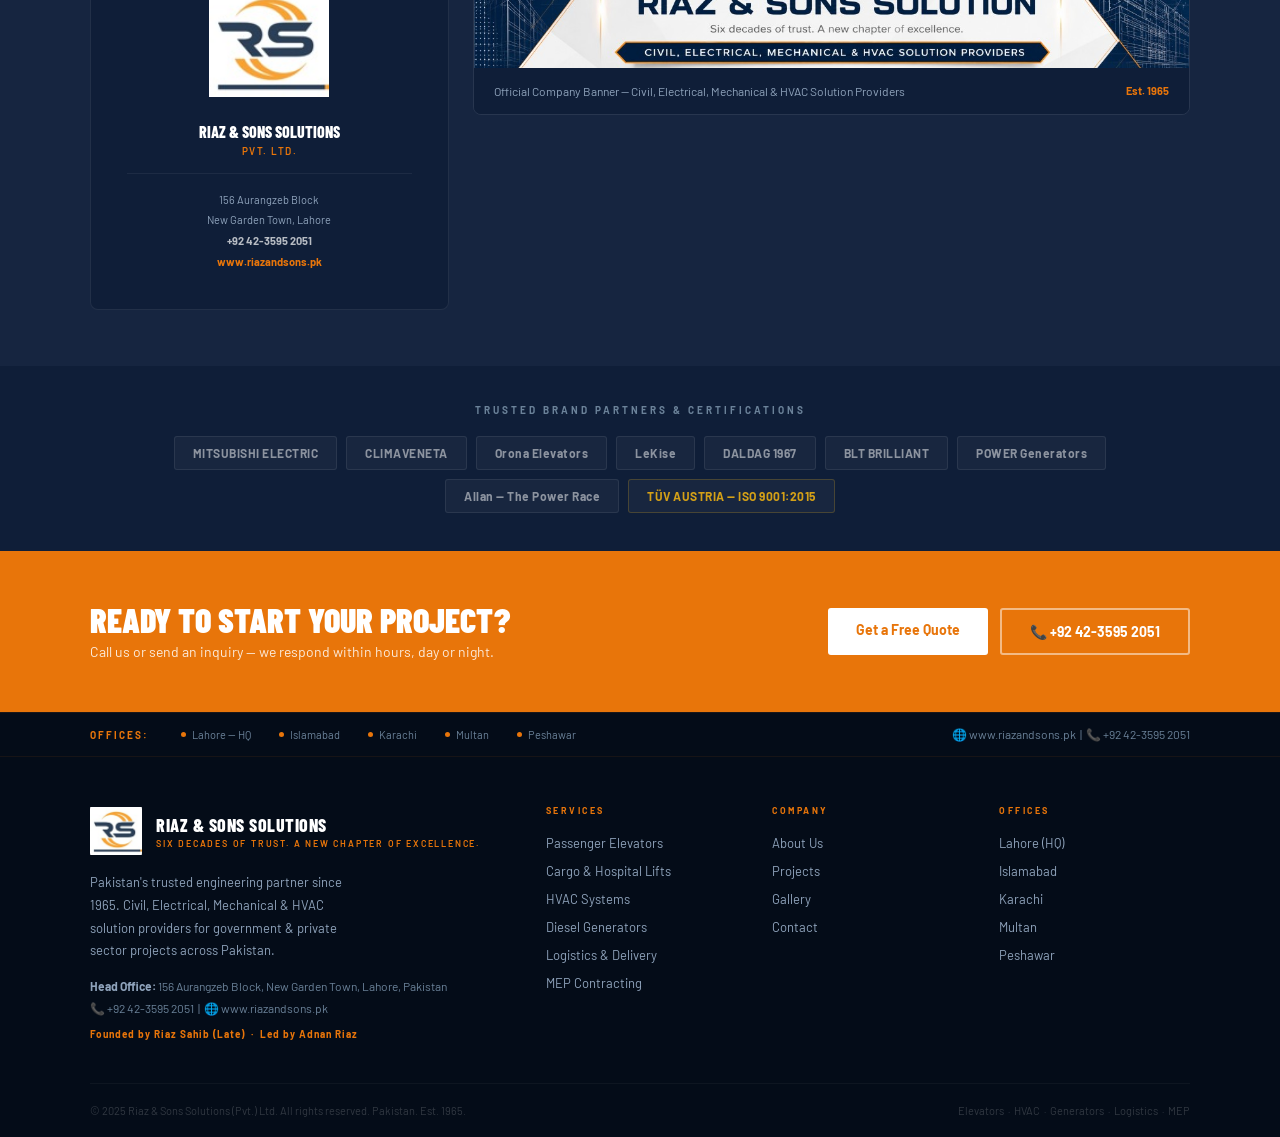
==== commit eef14df1: "Real logo+cover update: index.html" ====
--- a/index.html
+++ b/index.html
@@ -7,14 +7,14 @@
 <meta name="description" content="Riaz & Sons Solutions — Civil, Electrical, Mechanical & HVAC Solution Providers. Pakistan's trusted engineering partner since 1965.">
 <link href="https://fonts.googleapis.com/css2?family=Barlow:wght@400;500;600;700;800;900&family=Barlow+Condensed:wght@600;700;800;900&display=swap" rel="stylesheet">
 <link rel="stylesheet" href="base.css">
+<style>
+.nav-logo-img{width:46px;height:46px;object-fit:contain;border-radius:6px;flex-shrink:0}
+</style>
 </head>
 <body>
 <nav>
   <a href="index.html" class="nav-logo">
-    <svg class="rs-logo-svg" viewBox="0 0 46 46" xmlns="http://www.w3.org/2000/svg">
-  <circle cx="23" cy="23" r="23" fill="#E8750A"/>
-  <text x="23" y="31" text-anchor="middle" font-family="Barlow Condensed,sans-serif" font-weight="900" font-size="19" fill="#0B1628" letter-spacing="1">RS</text>
-</svg>
+    <img src="logo.jpeg" alt="Riaz & Sons Solutions Logo" class="nav-logo-img">
     <div class="nav-brand">
       <span class="n1">Riaz &amp; Sons Solutions</span>
       <span class="n2">Civil · Electrical · Mechanical · HVAC</span>
@@ -33,39 +33,62 @@
 
 <style>
 @keyframes bl{0%,100%{opacity:1}50%{opacity:0.3}}
-.hero-stat{padding:20px 22px;border-right:1px solid rgba(255,255,255,0.06);text-align:center}
-.hero-stat:last-child{border-right:none}
+.hs{padding:20px 22px;border-right:1px solid rgba(255,255,255,0.06);text-align:center}
+.hs:last-child{border-right:none}
 .hn{font-family:'Barlow Condensed',sans-serif;font-size:38px;font-weight:900;color:var(--orange);line-height:1;display:block}
 .hl{font-size:11px;color:var(--tg);margin-top:4px;font-weight:500}
 </style>
-<section style="min-height:100vh;position:relative;display:flex;align-items:center;overflow:hidden">
+
+<!-- REAL COVER BANNER -->
+<div style="margin-top:70px;width:100%;overflow:hidden;position:relative">
+  <img src="cover.jpg" alt="Riaz & Sons Solutions — Six Decades of Trust" style="width:100%;display:block;max-height:220px;object-fit:cover;object-position:center">
+</div>
+
+<!-- HERO -->
+<section style="min-height:92vh;position:relative;display:flex;align-items:center;overflow:hidden">
   <div style="position:absolute;inset:0"><img src="https://images.unsplash.com/photo-1486406146926-c627a92ad1ab?w=1600&q=80" style="width:100%;height:100%;object-fit:cover;filter:brightness(0.14)" alt=""></div>
   <div style="position:absolute;inset:0;background:linear-gradient(110deg,rgba(11,22,40,0.97) 50%,rgba(11,22,40,0.5) 100%)"></div>
   <div style="position:absolute;inset:0;background-image:linear-gradient(rgba(232,117,10,0.03) 1px,transparent 1px),linear-gradient(90deg,rgba(232,117,10,0.03) 1px,transparent 1px);background-size:55px 55px"></div>
-  <div style="position:relative;z-index:2;max-width:1100px;margin:0 auto;padding:120px 5% 70px;width:100%">
-    <!-- Real Cover Tagline -->
-    <div style="display:inline-flex;align-items:center;gap:8px;background:rgba(232,117,10,0.08);border:1px solid rgba(232,117,10,0.25);padding:6px 16px;border-radius:2px;margin-bottom:28px">
-      <div style="width:7px;height:7px;background:var(--orange);border-radius:50%;animation:bl 2s infinite"></div>
-      <span style="font-size:11px;font-weight:700;color:var(--orange2);letter-spacing:2.5px;text-transform:uppercase">Six Decades of Trust. A New Chapter of Excellence.</span>
-    </div>
-    <h1 style="font-family:'Barlow Condensed',sans-serif;font-size:clamp(52px,8vw,96px);font-weight:900;line-height:0.93;letter-spacing:-1px;text-transform:uppercase;margin-bottom:6px">
-      Complete<br><span style="color:var(--orange)">Engineering</span><br>Solutions
-    </h1>
-    <div style="font-size:14px;font-weight:700;color:rgba(255,255,255,0.4);letter-spacing:2px;text-transform:uppercase;margin-top:10px">Civil · Electrical · Mechanical · HVAC Solution Providers</div>
-    <p style="font-size:16px;color:var(--tg);max-width:520px;margin:22px 0 36px;line-height:1.8">From <strong style="color:rgba(255,255,255,0.85)">elevators &amp; HVAC</strong> to <strong style="color:rgba(255,255,255,0.85)">generators &amp; logistics</strong> — delivering engineering excellence to government &amp; private projects across Pakistan.</p>
-    <div style="display:flex;gap:12px;flex-wrap:wrap;margin-bottom:56px">
-      <a href="contact.html" style="background:var(--orange);color:#fff;padding:13px 28px;font-size:14px;font-weight:700;text-decoration:none;border-radius:3px;border:2px solid var(--orange)">Get a Free Quote</a>
-      <a href="services.html" style="border:2px solid rgba(255,255,255,0.22);color:#fff;padding:13px 28px;font-size:14px;font-weight:600;text-decoration:none;border-radius:3px;transition:all 0.2s">Our Services →</a>
-      <a href="projects.html" style="border:2px solid rgba(255,255,255,0.12);color:var(--tg);padding:13px 28px;font-size:14px;font-weight:600;text-decoration:none;border-radius:3px;transition:all 0.2s">View Projects →</a>
-    </div>
-    <div style="display:grid;grid-template-columns:repeat(4,1fr);max-width:660px;border:1px solid rgba(255,255,255,0.07);border-radius:3px;overflow:hidden;background:rgba(255,255,255,0.03)">
-      <div class="hero-stat"><span class="hn">1965</span><div class="hl">Established</div></div>
-      <div class="hero-stat"><span class="hn">27+</span><div class="hl">Projects</div></div>
-      <div class="hero-stat"><span class="hn">5+</span><div class="hl">Govt Contracts</div></div>
-      <div class="hero-stat"><span class="hn">24/7</span><div class="hl">Support</div></div>
+  <div style="position:relative;z-index:2;max-width:1100px;margin:0 auto;padding:80px 5% 70px;width:100%;display:grid;grid-template-columns:1fr 1fr;gap:60px;align-items:center">
+    <div>
+      <div style="display:inline-flex;align-items:center;gap:8px;background:rgba(232,117,10,0.08);border:1px solid rgba(232,117,10,0.25);padding:6px 16px;border-radius:2px;margin-bottom:28px">
+        <div style="width:7px;height:7px;background:var(--orange);border-radius:50%;animation:bl 2s infinite"></div>
+        <span style="font-size:11px;font-weight:700;color:var(--orange2);letter-spacing:2.5px;text-transform:uppercase">Six Decades of Trust. A New Chapter of Excellence.</span>
+      </div>
+      <h1 style="font-family:'Barlow Condensed',sans-serif;font-size:clamp(48px,7vw,88px);font-weight:900;line-height:0.93;letter-spacing:-1px;text-transform:uppercase;margin-bottom:10px">
+        Complete<br><span style="color:var(--orange)">Engineering</span><br>Solutions
+      </h1>
+      <div style="font-size:13px;font-weight:700;color:rgba(255,255,255,0.35);letter-spacing:2px;text-transform:uppercase;margin-top:12px">Civil · Electrical · Mechanical · HVAC</div>
+      <p style="font-size:15px;color:var(--tg);max-width:480px;margin:20px 0 32px;line-height:1.8">From <strong style="color:rgba(255,255,255,0.85)">elevators &amp; HVAC</strong> to <strong style="color:rgba(255,255,255,0.85)">generators &amp; logistics</strong> — delivering excellence to government &amp; private projects across Pakistan since 1965.</p>
+      <div style="display:flex;gap:12px;flex-wrap:wrap;margin-bottom:48px">
+        <a href="contact.html" style="background:var(--orange);color:#fff;padding:13px 28px;font-size:14px;font-weight:700;text-decoration:none;border-radius:3px;border:2px solid var(--orange)">Get a Free Quote</a>
+        <a href="services.html" style="border:2px solid rgba(255,255,255,0.22);color:#fff;padding:13px 28px;font-size:14px;font-weight:600;text-decoration:none;border-radius:3px">Our Services →</a>
+      </div>
+      <div style="display:grid;grid-template-columns:repeat(4,1fr);max-width:580px;border:1px solid rgba(255,255,255,0.07);border-radius:3px;overflow:hidden;background:rgba(255,255,255,0.03)">
+        <div class="hs"><span class="hn">1965</span><div class="hl">Established</div></div>
+        <div class="hs"><span class="hn">27+</span><div class="hl">Projects</div></div>
+        <div class="hs"><span class="hn">5+</span><div class="hl">Govt Contracts</div></div>
+        <div class="hs"><span class="hn">24/7</span><div class="hl">Support</div></div>
+      </div>
+    </div>
+    <!-- RIGHT: Real Logo large display -->
+    <div style="display:flex;flex-direction:column;align-items:center;justify-content:center;gap:24px">
+      <div style="background:rgba(255,255,255,0.04);border:1px solid rgba(232,117,10,0.2);border-radius:12px;padding:48px;display:flex;align-items:center;justify-content:center">
+        <img src="logo.jpeg" alt="Riaz & Sons Solutions" style="width:180px;height:180px;object-fit:contain">
+      </div>
+      <div style="text-align:center">
+        <div style="font-family:'Barlow Condensed',sans-serif;font-size:22px;font-weight:900;color:#fff;text-transform:uppercase;letter-spacing:1px">Riaz &amp; Sons Solutions</div>
+        <div style="font-size:10px;color:var(--orange);letter-spacing:2px;font-weight:700;text-transform:uppercase;margin-top:4px">Pvt. Ltd.</div>
+        <div style="margin-top:12px;font-size:12px;color:var(--tg);line-height:1.6">
+          📞 +92 42-3595 2051<br>
+          🌐 www.riazandsons.pk<br>
+          📍 Lahore, Pakistan
+        </div>
+      </div>
     </div>
   </div>
 </section>
+
 <div class="ticker"><div class="ttrack">
 <span>Passenger Elevators</span><span>Cargo Lifts</span><span>Hospital Elevators</span>
 <span>Central AC</span><span>Chillers</span><span>VRF / VRV</span><span>AHU</span>
@@ -78,32 +101,65 @@
 <span>Modernization</span><span>Nationwide Delivery</span><span>Govt Projects</span>
 <span>MEP Contracting</span><span>Civil Works</span><span>Safety First</span>
 </div></div>
+
 <!-- 3 QUICK LINKS -->
 <div style="background:var(--navy2);padding:0 5%">
   <div style="max-width:1100px;margin:0 auto;display:grid;grid-template-columns:repeat(3,1fr);gap:1px;background:rgba(255,255,255,0.05)">
     <div style="background:var(--navy2);padding:32px 28px;border-bottom:3px solid transparent;transition:border-color 0.2s" onmouseover="this.style.borderBottomColor='var(--orange)'" onmouseout="this.style.borderBottomColor='transparent'">
       <div style="font-size:10px;font-weight:700;letter-spacing:2.5px;color:var(--orange);text-transform:uppercase;margin-bottom:10px">Est. 1965</div>
       <h3 style="font-family:'Barlow Condensed',sans-serif;font-size:22px;font-weight:800;color:#fff;text-transform:uppercase;margin-bottom:10px">60 Years of Legacy</h3>
-      <p style="font-size:13px;color:var(--tg);line-height:1.7">Founded by the late Riaz Sahib. Now led by Adnan Riaz — six decades of engineering excellence across Pakistan's government and private sectors.</p>
+      <p style="font-size:13px;color:var(--tg);line-height:1.7">Founded by the late Riaz Sahib. Now led by Adnan Riaz — six decades of engineering excellence across Pakistan.</p>
       <a href="about.html" style="display:inline-block;margin-top:14px;font-size:11px;font-weight:700;color:var(--orange);letter-spacing:1.5px;text-transform:uppercase;text-decoration:none">Our Story →</a>
     </div>
     <div style="background:var(--navy2);padding:32px 28px;border-bottom:3px solid transparent;transition:border-color 0.2s" onmouseover="this.style.borderBottomColor='var(--orange)'" onmouseout="this.style.borderBottomColor='transparent'">
       <div style="font-size:10px;font-weight:700;letter-spacing:2.5px;color:var(--orange);text-transform:uppercase;margin-bottom:10px">Services</div>
       <h3 style="font-family:'Barlow Condensed',sans-serif;font-size:22px;font-weight:800;color:#fff;text-transform:uppercase;margin-bottom:10px">6 Engineering Lines</h3>
-      <p style="font-size:13px;color:var(--tg);line-height:1.7">Elevators, HVAC, Generators, Logistics, MEP Contracting &amp; Modernization. One partner for your complete engineering needs.</p>
+      <p style="font-size:13px;color:var(--tg);line-height:1.7">Elevators, HVAC, Generators, Logistics, MEP Contracting &amp; Modernization — one partner for your complete engineering needs.</p>
       <a href="services.html" style="display:inline-block;margin-top:14px;font-size:11px;font-weight:700;color:var(--orange);letter-spacing:1.5px;text-transform:uppercase;text-decoration:none">View Services →</a>
     </div>
     <div style="background:var(--navy2);padding:32px 28px;border-bottom:3px solid transparent;transition:border-color 0.2s" onmouseover="this.style.borderBottomColor='var(--orange)'" onmouseout="this.style.borderBottomColor='transparent'">
       <div style="font-size:10px;font-weight:700;letter-spacing:2.5px;color:var(--orange);text-transform:uppercase;margin-bottom:10px">Contracts</div>
       <h3 style="font-family:'Barlow Condensed',sans-serif;font-size:22px;font-weight:800;color:#fff;text-transform:uppercase;margin-bottom:10px">Govt &amp; Private</h3>
-      <p style="font-size:13px;color:var(--tg);line-height:1.7">City Center Tower Peshawar (PDA), Rahim Yar Khan, Maple Pharmaceuticals and 27+ more — trusted across Pakistan.</p>
+      <p style="font-size:13px;color:var(--tg);line-height:1.7">City Center Tower Peshawar, Rahim Yar Khan, Maple Pharmaceuticals and 27+ more — trusted across Pakistan.</p>
       <a href="projects.html" style="display:inline-block;margin-top:14px;font-size:11px;font-weight:700;color:var(--orange);letter-spacing:1.5px;text-transform:uppercase;text-decoration:none">See Projects →</a>
     </div>
   </div>
 </div>
 
+<!-- LETTERHEAD SHOWCASE SECTION -->
+<div style="background:var(--navy3);padding:56px 5%">
+  <div style="max-width:1100px;margin:0 auto">
+    <div class="sl">Company Identity</div>
+    <h2 class="st">Our <span class="o">Brand</span></h2>
+    <div class="sline"></div>
+    <div style="display:grid;grid-template-columns:1fr 2fr;gap:24px;align-items:start">
+      <!-- Logo card -->
+      <div style="background:var(--navy2);border:1px solid rgba(255,255,255,0.08);border-radius:8px;padding:36px;text-align:center">
+        <img src="logo.jpeg" alt="RS Logo" style="width:120px;height:120px;object-fit:contain;margin-bottom:16px">
+        <div style="font-family:'Barlow Condensed',sans-serif;font-size:16px;font-weight:800;color:#fff;text-transform:uppercase">Riaz &amp; Sons Solutions</div>
+        <div style="font-size:10px;color:var(--orange);letter-spacing:1.5px;margin-top:4px;font-weight:600">PVT. LTD.</div>
+        <div style="margin-top:16px;padding-top:16px;border-top:1px solid rgba(255,255,255,0.06)">
+          <div style="font-size:11px;color:var(--tg);line-height:1.9">
+            156 Aurangzeb Block<br>New Garden Town, Lahore<br>
+            <strong style="color:rgba(255,255,255,0.7)">+92 42-3595 2051</strong><br>
+            <strong style="color:var(--orange)">www.riazandsons.pk</strong>
+          </div>
+        </div>
+      </div>
+      <!-- Cover banner full -->
+      <div style="border-radius:8px;overflow:hidden;border:1px solid rgba(255,255,255,0.08)">
+        <img src="cover.jpg" alt="Riaz & Sons Solutions Cover" style="width:100%;display:block">
+        <div style="background:var(--navy2);padding:16px 20px;display:flex;justify-content:space-between;align-items:center;flex-wrap:wrap;gap:8px">
+          <div style="font-size:12px;color:var(--tg)">Official Company Banner — Civil, Electrical, Mechanical &amp; HVAC Solution Providers</div>
+          <div style="font-size:11px;color:var(--orange);font-weight:700">Est. 1965</div>
+        </div>
+      </div>
+    </div>
+  </div>
+</div>
+
 <!-- BRANDS -->
-<div style="background:var(--navy3);padding:38px 5%;border-top:1px solid rgba(255,255,255,0.03)">
+<div style="background:var(--navy2);padding:38px 5%">
   <div style="max-width:1100px;margin:0 auto">
     <div style="font-size:10px;font-weight:700;letter-spacing:3px;color:var(--tg2);text-transform:uppercase;text-align:center;margin-bottom:20px">Trusted Brand Partners &amp; Certifications</div>
     <div class="brands-grid" style="justify-content:center">
@@ -116,7 +172,7 @@
   </div>
 </div>
 
-<!-- CTA BAND -->
+<!-- CTA -->
 <div style="background:var(--orange);padding:52px 5%">
   <div style="max-width:1100px;margin:0 auto;display:flex;justify-content:space-between;align-items:center;flex-wrap:wrap;gap:20px">
     <div>
@@ -129,10 +185,9 @@
     </div>
   </div>
 </div>
-<!-- OFFICES STRIP -->
 <div class="offices-bar">
   <div class="offices-inner">
-    <span class="offices-label">Our Offices:</span>
+    <span class="offices-label">Offices:</span>
     <span class="office-tag"><div class="dot"></div>Lahore — HQ</span>
     <span class="office-tag"><div class="dot"></div>Islamabad</span>
     <span class="office-tag"><div class="dot"></div>Karachi</span>
@@ -141,54 +196,46 @@
     <span style="margin-left:auto;font-size:12px;color:var(--tg2)">🌐 www.riazandsons.pk &nbsp;|&nbsp; 📞 +92 42-3595 2051</span>
   </div>
 </div>
+
 <footer>
   <div class="fi">
     <div class="ftop">
       <div class="fbrand">
-        <div style="display:flex;align-items:center;gap:12px">
-          <svg viewBox="0 0 46 46" width="46" height="46" xmlns="http://www.w3.org/2000/svg"><circle cx="23" cy="23" r="23" fill="#E8750A"/><text x="23" y="31" text-anchor="middle" font-family="Barlow Condensed,sans-serif" font-weight="900" font-size="19" fill="#0B1628" letter-spacing="1">RS</text></svg>
-          <div>
-            <div style="font-family:'Barlow Condensed',sans-serif;font-size:18px;font-weight:800;color:#fff;text-transform:uppercase;letter-spacing:0.5px">Riaz &amp; Sons Solutions</div>
-            <div style="font-size:9px;color:var(--orange);letter-spacing:2px;font-weight:600;text-transform:uppercase;margin-top:2px">Six Decades of Trust. A New Chapter of Excellence.</div>
-          </div>
-        </div>
-        <p>Pakistan's trusted engineering partner since 1965. Civil, Electrical, Mechanical &amp; HVAC solution providers for government &amp; private sector.</p>
+        <div style="display:flex;align-items:center;gap:14px;margin-bottom:14px">
+  <img src="logo.jpeg" alt="RS Logo" style="width:52px;height:52px;object-fit:contain;border-radius:4px">
+  <div>
+    <div style="font-family:'Barlow Condensed',sans-serif;font-size:18px;font-weight:800;color:#fff;text-transform:uppercase;letter-spacing:0.5px">Riaz &amp; Sons Solutions</div>
+    <div style="font-size:9px;color:var(--orange);letter-spacing:1.8px;font-weight:600;text-transform:uppercase;margin-top:2px">Six Decades of Trust. A New Chapter of Excellence.</div>
+  </div>
+</div>
+        <p>Pakistan's trusted engineering partner since 1965. Civil, Electrical, Mechanical &amp; HVAC solution providers for government &amp; private sector projects across Pakistan.</p>
         <div class="addr">
           <strong>Head Office:</strong> 156 Aurangzeb Block, New Garden Town, Lahore, Pakistan<br>
           📞 +92 42-3595 2051 &nbsp;|&nbsp; 🌐 www.riazandsons.pk<br>
-          <span style="color:var(--orange);font-size:10px;font-weight:700;letter-spacing:1px">Founded by Riaz Sahib (Late) &nbsp;·&nbsp; Led by Adnan Riaz</span>
-        </div>
-      </div>
-      <div class="fcol">
-        <h6>Services</h6>
-        <ul>
-          <li><a href="services.html">Passenger Elevators</a></li>
-          <li><a href="services.html">Cargo &amp; Hospital Lifts</a></li>
-          <li><a href="services.html">HVAC Systems</a></li>
-          <li><a href="services.html">Diesel Generators</a></li>
-          <li><a href="services.html">Logistics &amp; Delivery</a></li>
-          <li><a href="services.html">MEP Contracting</a></li>
-        </ul>
-      </div>
-      <div class="fcol">
-        <h6>Company</h6>
-        <ul>
-          <li><a href="about.html">About Us</a></li>
-          <li><a href="projects.html">Projects</a></li>
-          <li><a href="gallery.html">Gallery</a></li>
-          <li><a href="contact.html">Contact</a></li>
-        </ul>
-      </div>
-      <div class="fcol">
-        <h6>Offices</h6>
-        <ul>
-          <li><a href="contact.html">Lahore (HQ)</a></li>
-          <li><a href="contact.html">Islamabad</a></li>
-          <li><a href="contact.html">Karachi</a></li>
-          <li><a href="contact.html">Multan</a></li>
-          <li><a href="contact.html">Peshawar</a></li>
-        </ul>
-      </div>
+          <span style="color:var(--orange);font-size:10px;font-weight:700;letter-spacing:1px;display:block;margin-top:6px">Founded by Riaz Sahib (Late) &nbsp;·&nbsp; Led by Adnan Riaz</span>
+        </div>
+      </div>
+      <div class="fcol"><h6>Services</h6><ul>
+        <li><a href="services.html">Passenger Elevators</a></li>
+        <li><a href="services.html">Cargo &amp; Hospital Lifts</a></li>
+        <li><a href="services.html">HVAC Systems</a></li>
+        <li><a href="services.html">Diesel Generators</a></li>
+        <li><a href="services.html">Logistics &amp; Delivery</a></li>
+        <li><a href="services.html">MEP Contracting</a></li>
+      </ul></div>
+      <div class="fcol"><h6>Company</h6><ul>
+        <li><a href="about.html">About Us</a></li>
+        <li><a href="projects.html">Projects</a></li>
+        <li><a href="gallery.html">Gallery</a></li>
+        <li><a href="contact.html">Contact</a></li>
+      </ul></div>
+      <div class="fcol"><h6>Offices</h6><ul>
+        <li><a href="contact.html">Lahore (HQ)</a></li>
+        <li><a href="contact.html">Islamabad</a></li>
+        <li><a href="contact.html">Karachi</a></li>
+        <li><a href="contact.html">Multan</a></li>
+        <li><a href="contact.html">Peshawar</a></li>
+      </ul></div>
     </div>
     <div class="fbot">
       <p>&copy; 2025 Riaz &amp; Sons Solutions (Pvt.) Ltd. All rights reserved. Pakistan. Est. 1965.</p>
--- a/base.css
+++ b/base.css
@@ -1,95 +1,61 @@
 *{margin:0;padding:0;box-sizing:border-box}
 :root{
-  --navy:#0B1628;--navy2:#0F1E38;--navy3:#162540;--navy4:#1C2E4A;
+  --navy:#0B1628;--navy2:#0F1E38;--navy3:#162540;
   --orange:#E8750A;--orange2:#F58B1F;--gold:#D4A017;
   --tg:#8FA3BB;--tg2:#6B8299;
 }
 html{scroll-behavior:smooth}
 body{font-family:'Barlow',sans-serif;background:var(--navy);color:#fff;overflow-x:hidden}
 
-/* NAV */
-nav{position:fixed;top:0;left:0;right:0;z-index:999;background:rgba(11,22,40,0.98);backdrop-filter:blur(12px);border-bottom:1px solid rgba(232,117,10,0.15);display:flex;align-items:center;justify-content:space-between;padding:0 5%;height:68px}
+/* ── REAL RS LOGO SVG ── */
+.rs-logo-svg{width:46px;height:46px;flex-shrink:0}
+
+/* ── NAV ── */
+nav{position:fixed;top:0;left:0;right:0;z-index:999;background:rgba(11,22,40,0.98);backdrop-filter:blur(14px);border-bottom:1px solid rgba(232,117,10,0.15);display:flex;align-items:center;justify-content:space-between;padding:0 5%;height:70px}
 .nav-logo{display:flex;align-items:center;gap:12px;text-decoration:none}
-.rs-circle{width:46px;height:46px;border-radius:50%;background:var(--orange);display:flex;align-items:center;justify-content:center;border:2px solid rgba(255,255,255,0.18);flex-shrink:0}
-.rs-circle span{font-family:'Barlow Condensed',sans-serif;font-weight:900;font-size:18px;color:#fff;letter-spacing:1px}
-.nb .n1{display:block;font-size:14px;font-weight:700;color:#fff;letter-spacing:0.4px}
-.nb .n2{display:block;font-size:9px;color:var(--orange2);letter-spacing:1.8px;font-weight:600;text-transform:uppercase;margin-top:1px}
+.nav-brand .n1{display:block;font-size:14px;font-weight:800;color:#fff;letter-spacing:0.5px;font-family:'Barlow Condensed',sans-serif;text-transform:uppercase}
+.nav-brand .n2{display:block;font-size:8.5px;color:var(--orange2);letter-spacing:2px;font-weight:600;text-transform:uppercase;margin-top:1px}
 .nav-links{display:flex;gap:0;list-style:none}
-.nav-links a{color:var(--tg);text-decoration:none;font-size:13px;font-weight:500;padding:24px 16px;display:block;border-bottom:3px solid transparent;transition:all 0.2s}
+.nav-links a{color:var(--tg);text-decoration:none;font-size:13px;font-weight:500;padding:24px 15px;display:block;border-bottom:3px solid transparent;transition:all 0.2s}
 .nav-links a:hover,.nav-links a.active{color:#fff;border-bottom-color:var(--orange)}
-.nav-cta{background:var(--orange);color:#fff;padding:9px 20px;border-radius:3px;font-size:13px;font-weight:700;text-decoration:none;letter-spacing:0.4px;transition:background 0.2s;white-space:nowrap}
+.nav-cta{background:var(--orange);color:#fff;padding:9px 20px;border-radius:3px;font-size:13px;font-weight:700;text-decoration:none;transition:background 0.2s;white-space:nowrap}
 .nav-cta:hover{background:var(--orange2)}
 .hamburger{display:none;flex-direction:column;gap:5px;cursor:pointer;padding:4px}
-.hamburger span{width:24px;height:2px;background:#fff;border-radius:2px;transition:all 0.3s}
-.mob-menu{display:none;position:fixed;top:68px;left:0;right:0;background:var(--navy2);border-bottom:1px solid rgba(232,117,10,0.15);z-index:998;padding:16px 5%}
-.mob-menu a{display:block;padding:12px 0;font-size:15px;font-weight:600;color:var(--tg);text-decoration:none;border-bottom:1px solid rgba(255,255,255,0.05)}
-.mob-menu a:hover{color:var(--orange)}
+.hamburger span{width:24px;height:2px;background:#fff;border-radius:2px}
+.mob-menu{display:none;position:fixed;top:70px;left:0;right:0;background:var(--navy2);border-bottom:2px solid rgba(232,117,10,0.2);z-index:998;padding:16px 5%}
 .mob-menu.open{display:block}
+.mob-menu a{display:block;padding:13px 0;font-size:15px;font-weight:600;color:var(--tg);text-decoration:none;border-bottom:1px solid rgba(255,255,255,0.05)}
+.mob-menu a:hover,.mob-menu a.active{color:var(--orange)}
+.mob-cta{background:var(--orange);color:#fff !important;padding:12px 16px;border-radius:3px;text-align:center;margin-top:12px;font-weight:700 !important}
 
-/* PAGE HERO */
-.page-hero{padding:120px 5% 60px;background:var(--navy2);border-bottom:1px solid rgba(255,255,255,0.05);position:relative;overflow:hidden}
-.page-hero::before{content:'';position:absolute;inset:0;background-image:linear-gradient(rgba(232,117,10,0.03) 1px,transparent 1px),linear-gradient(90deg,rgba(232,117,10,0.03) 1px,transparent 1px);background-size:55px 55px}
+/* ── PAGE HERO ── */
+.page-hero{padding:118px 5% 58px;background:var(--navy2);border-bottom:1px solid rgba(255,255,255,0.04);position:relative;overflow:hidden}
+.page-hero::before{content:'';position:absolute;inset:0;background-image:linear-gradient(rgba(232,117,10,0.025) 1px,transparent 1px),linear-gradient(90deg,rgba(232,117,10,0.025) 1px,transparent 1px);background-size:55px 55px}
 .page-hero-inner{max-width:1100px;margin:0 auto;position:relative;z-index:1}
-.breadcrumb{display:flex;align-items:center;gap:8px;margin-bottom:14px}
-.breadcrumb a{font-size:12px;color:var(--tg);text-decoration:none}
+.breadcrumb{display:flex;align-items:center;gap:8px;margin-bottom:14px;font-size:12px}
+.breadcrumb a{color:var(--tg);text-decoration:none;transition:color 0.2s}
 .breadcrumb a:hover{color:var(--orange)}
-.breadcrumb span{font-size:12px;color:var(--tg2)}
+.breadcrumb .sep{color:rgba(255,255,255,0.2)}
 .breadcrumb .cur{color:var(--orange);font-weight:600}
 .page-hero h1{font-family:'Barlow Condensed',sans-serif;font-size:clamp(36px,6vw,64px);font-weight:900;text-transform:uppercase;line-height:1}
 .page-hero h1 em{font-style:normal;color:var(--orange)}
-.page-hero p{font-size:16px;color:var(--tg);margin-top:14px;max-width:560px;line-height:1.7}
+.page-hero p{font-size:15px;color:var(--tg);margin-top:12px;max-width:550px;line-height:1.7}
 
-/* CONTENT */
-.content{max-width:1100px;margin:0 auto;padding:70px 5%}
-
-/* UTILS */
+/* ── UTILS ── */
 .sl{font-size:10px;font-weight:700;letter-spacing:3px;color:var(--orange);text-transform:uppercase;margin-bottom:10px}
 .st{font-family:'Barlow Condensed',sans-serif;font-size:clamp(26px,3.5vw,42px);font-weight:900;text-transform:uppercase;color:#fff;line-height:1.05;margin-bottom:12px}
 .st .o{color:var(--orange)}
-.sline{width:48px;height:3px;background:var(--orange);border-radius:2px;margin:14px 0 34px}
-.sd{font-size:15px;color:var(--tg);line-height:1.75}
-.sec{padding:64px 5%;max-width:1100px;margin:0 auto}
-.sec-alt{background:var(--navy2)}
-.sec-wrap{padding:64px 5%}
-.sec-wrap .sec{padding:0}
+.sline{width:48px;height:3px;background:var(--orange);border-radius:2px;margin:14px 0 32px}
+.sd{font-size:15px;color:var(--tg);line-height:1.75;max-width:580px}
 
-/* TICKER */
+/* ── TICKER ── */
 .ticker{background:var(--orange);padding:10px 0;overflow:hidden;white-space:nowrap}
-.ttrack{display:inline-flex;animation:tk 38s linear infinite}
-.ttrack span{font-size:11px;font-weight:700;letter-spacing:2px;text-transform:uppercase;color:rgba(255,255,255,0.9);padding:0 32px}
+.ttrack{display:inline-flex;animation:tk 40s linear infinite}
+.ttrack span{font-size:11px;font-weight:700;letter-spacing:2px;text-transform:uppercase;color:rgba(255,255,255,0.92);padding:0 32px}
 .ttrack span::before{content:"◆  ";opacity:0.5}
 @keyframes tk{from{transform:translateX(0)}to{transform:translateX(-50%)}}
 
-/* FOOTER */
-footer{background:#040C18;padding:44px 5% 22px;border-top:1px solid rgba(232,117,10,0.07)}
-.fi{max-width:1100px;margin:0 auto}
-.ftop{display:grid;grid-template-columns:2fr 1fr 1fr 1fr;gap:36px;margin-bottom:36px}
-.fbrand p{font-size:13px;color:var(--tg);line-height:1.7;margin-top:12px;max-width:270px}
-.fcol h6{font-size:9px;font-weight:700;color:var(--orange);letter-spacing:2.5px;text-transform:uppercase;margin-bottom:14px}
-.fcol ul{list-style:none;display:flex;flex-direction:column;gap:8px}
-.fcol ul a{font-size:13px;color:var(--tg);text-decoration:none;transition:color 0.2s}
-.fcol ul a:hover{color:#fff}
-.fbot{border-top:1px solid rgba(255,255,255,0.04);padding-top:18px;display:flex;justify-content:space-between;align-items:center;flex-wrap:wrap;gap:8px}
-.fbot p{font-size:11px;color:rgba(255,255,255,0.18)}
-
-/* CARDS */
-.grid3{display:grid;grid-template-columns:repeat(3,1fr);gap:14px}
-.grid2{display:grid;grid-template-columns:1fr 1fr;gap:20px}
-.card{background:var(--navy2);border:1px solid rgba(255,255,255,0.06);border-radius:4px;overflow:hidden;transition:border-color 0.2s,transform 0.2s}
-.card:hover{border-color:rgba(232,117,10,0.35);transform:translateY(-3px)}
-.card-img{width:100%;height:180px;object-fit:cover;display:block}
-.card-body{padding:20px}
-.card h3{font-family:'Barlow Condensed',sans-serif;font-size:18px;font-weight:800;color:#fff;text-transform:uppercase;margin-bottom:8px;line-height:1.2}
-.card p{font-size:13px;color:var(--tg);line-height:1.7}
-.badge{display:inline-flex;align-items:center;gap:5px;padding:3px 10px;border-radius:2px;font-size:9px;font-weight:700;letter-spacing:1.5px;text-transform:uppercase;margin-bottom:10px}
-.badge.gov{background:rgba(212,160,23,0.1);border:1px solid rgba(212,160,23,0.25);color:var(--gold)}
-.badge.prv{background:rgba(232,117,10,0.1);border:1px solid rgba(232,117,10,0.25);color:var(--orange)}
-.bd{width:4px;height:4px;background:currentColor;border-radius:50%}
-.card-foot{padding:12px 20px;border-top:1px solid rgba(255,255,255,0.05);display:flex;justify-content:space-between;align-items:center}
-.ptype{font-size:10px;color:var(--tg2)}
-.pyear{font-size:11px;font-weight:700;color:var(--orange)}
-
-/* SVC CARDS */
+/* ── SVC GRID ── */
 .svc-grid{display:grid;grid-template-columns:repeat(3,1fr);gap:1px;background:rgba(255,255,255,0.05);border:1px solid rgba(255,255,255,0.05)}
 .svc{background:var(--navy);padding:32px 26px;transition:background 0.2s;position:relative;cursor:default}
 .svc::after{content:'';position:absolute;bottom:0;left:0;right:0;height:2px;background:var(--orange);transform:scaleX(0);transition:transform 0.3s;transform-origin:left}
@@ -101,44 +67,60 @@
 .svc p{font-size:13px;color:var(--tg);line-height:1.7}
 .svc-tag{display:inline-block;margin-top:12px;font-size:10px;font-weight:700;color:var(--orange);letter-spacing:1.5px;text-transform:uppercase}
 
-/* GALLERY GRID */
+/* ── PROJECT CARDS ── */
+.grid3{display:grid;grid-template-columns:repeat(3,1fr);gap:14px}
+.grid2{display:grid;grid-template-columns:1fr 1fr;gap:20px}
+.pcard{background:var(--navy2);border:1px solid rgba(255,255,255,0.06);border-radius:4px;overflow:hidden;transition:border-color 0.2s,transform 0.2s}
+.pcard:hover{border-color:rgba(232,117,10,0.35);transform:translateY(-3px)}
+.pcard-img{width:100%;height:178px;object-fit:cover;display:block}
+.pcard-body{padding:20px}
+.badge{display:inline-flex;align-items:center;gap:5px;padding:3px 10px;border-radius:2px;font-size:9px;font-weight:700;letter-spacing:1.5px;text-transform:uppercase;margin-bottom:10px}
+.badge.gov{background:rgba(212,160,23,0.1);border:1px solid rgba(212,160,23,0.25);color:var(--gold)}
+.badge.prv{background:rgba(232,117,10,0.1);border:1px solid rgba(232,117,10,0.25);color:var(--orange)}
+.bd{width:4px;height:4px;background:currentColor;border-radius:50%}
+.pcard h3{font-family:'Barlow Condensed',sans-serif;font-size:17px;font-weight:800;color:#fff;text-transform:uppercase;margin-bottom:6px;line-height:1.2}
+.pcard p{font-size:12px;color:var(--tg);line-height:1.6}
+.pcard-foot{padding:11px 20px;border-top:1px solid rgba(255,255,255,0.05);display:flex;justify-content:space-between;align-items:center}
+.ptype{font-size:10px;color:var(--tg2)}
+.pyear{font-size:11px;font-weight:700;color:var(--orange)}
+
+/* ── GALLERY ── */
 .gal-grid{display:grid;grid-template-columns:repeat(3,1fr);gap:8px}
-.gi{overflow:hidden;border-radius:3px;position:relative;height:240px}
-.gi.tall{height:496px}
+.gi{overflow:hidden;border-radius:3px;position:relative}
 .gi img{width:100%;height:100%;object-fit:cover;transition:transform 0.4s;display:block}
 .gi:hover img{transform:scale(1.05)}
 .gi-lbl{position:absolute;bottom:0;left:0;right:0;padding:12px 14px;background:linear-gradient(transparent,rgba(11,22,40,0.9));font-size:11px;font-weight:600;color:#fff}
 
-/* ABOUT SPECIFIC */
-.founder-box{background:var(--navy);border:1px solid rgba(212,160,23,0.2);border-radius:4px;padding:24px;margin-bottom:20px}
+/* ── ABOUT / FOUNDER ── */
+.founder-box{background:var(--navy);border:1px solid rgba(212,160,23,0.2);border-radius:4px;padding:24px;margin-bottom:18px}
 .founder-top{display:flex;align-items:center;gap:14px;margin-bottom:14px;padding-bottom:14px;border-bottom:1px solid rgba(255,255,255,0.06)}
 .founder-av{width:54px;height:54px;border-radius:50%;background:rgba(212,160,23,0.12);border:2px solid var(--gold);display:flex;align-items:center;justify-content:center;font-family:'Barlow Condensed',sans-serif;font-size:20px;font-weight:900;color:var(--gold);flex-shrink:0}
 .founder-info h4{font-size:15px;font-weight:700;color:#fff}
-.founder-info .role{font-size:11px;color:var(--gold);font-weight:700;letter-spacing:0.5px;margin-top:2px}
-.founder-info .dates{font-size:11px;color:var(--tg);margin-top:2px}
+.founder-info .role{font-size:11px;color:var(--gold);font-weight:700;margin-top:2px}
+.founder-info .dua{font-size:11px;color:var(--tg);margin-top:2px}
 .founder-quote{font-size:13.5px;color:var(--tg);line-height:1.75;font-style:italic;border-left:2px solid var(--gold);padding-left:14px}
 .owner-card{background:var(--navy3);border:1px solid rgba(232,117,10,0.18);border-radius:4px;padding:20px;display:flex;align-items:center;gap:14px}
 .owner-av{width:52px;height:52px;border-radius:50%;background:linear-gradient(135deg,var(--orange),var(--orange2));display:flex;align-items:center;justify-content:center;font-family:'Barlow Condensed',sans-serif;font-size:20px;font-weight:900;color:#fff;flex-shrink:0}
 .owner-info h4{font-size:15px;font-weight:700;color:#fff}
-.owner-info .or{font-size:11px;color:var(--orange);font-weight:700;letter-spacing:0.5px;margin-top:2px}
+.owner-info .or{font-size:11px;color:var(--orange);font-weight:700;margin-top:2px}
 .owner-info p{font-size:12.5px;color:var(--tg);margin-top:4px;line-height:1.5}
 .timeline{display:flex;flex-direction:column;gap:0;position:relative;padding-left:28px}
 .timeline::before{content:'';position:absolute;left:7px;top:0;bottom:0;width:2px;background:rgba(232,117,10,0.2)}
-.tl-item{position:relative;padding:0 0 32px 20px}
+.tl-item{position:relative;padding:0 0 28px 20px}
 .tl-item::before{content:'';position:absolute;left:-28px;top:6px;width:14px;height:14px;border-radius:50%;background:var(--navy2);border:2px solid var(--orange)}
 .tl-item .year{font-family:'Barlow Condensed',sans-serif;font-size:22px;font-weight:900;color:var(--orange);line-height:1}
-.tl-item h4{font-size:14px;font-weight:700;color:#fff;margin-top:4px}
-.tl-item p{font-size:13px;color:var(--tg);margin-top:4px;line-height:1.6}
-.values-grid{display:grid;grid-template-columns:repeat(5,1fr);gap:1px;background:rgba(255,255,255,0.05);border:1px solid rgba(255,255,255,0.05);border-radius:3px;overflow:hidden;margin-top:40px}
+.tl-item h4{font-size:14px;font-weight:700;color:#fff;margin-top:3px}
+.tl-item p{font-size:13px;color:var(--tg);margin-top:3px;line-height:1.6}
+.values-grid{display:grid;grid-template-columns:repeat(5,1fr);gap:1px;background:rgba(255,255,255,0.05);border:1px solid rgba(255,255,255,0.05);border-radius:3px;overflow:hidden}
 .val{background:var(--navy2);padding:22px 14px;text-align:center}
 .val-ico{font-size:26px;margin-bottom:10px}
 .val h5{font-size:11px;font-weight:700;color:#fff;text-transform:uppercase;letter-spacing:0.8px}
-.brands-grid{display:flex;flex-wrap:wrap;gap:10px;margin-top:28px}
-.brand-pill{background:rgba(255,255,255,0.04);border:1px solid rgba(255,255,255,0.08);border-radius:3px;padding:9px 18px;font-size:12px;font-weight:700;color:rgba(255,255,255,0.55);letter-spacing:0.5px;transition:all 0.2s}
+.brands-grid{display:flex;flex-wrap:wrap;gap:9px}
+.brand-pill{background:rgba(255,255,255,0.04);border:1px solid rgba(255,255,255,0.08);border-radius:3px;padding:9px 18px;font-size:12px;font-weight:700;color:rgba(255,255,255,0.5);letter-spacing:0.5px;transition:all 0.2s}
 .brand-pill:hover{border-color:rgba(232,117,10,0.35);color:rgba(255,255,255,0.85)}
 .brand-pill.cert{border-color:rgba(212,160,23,0.25);color:var(--gold)}
 
-/* CONTACT */
+/* ── CONTACT ── */
 .con-grid{display:grid;grid-template-columns:1fr 1fr;gap:56px}
 .cinfo{display:flex;flex-direction:column;gap:16px}
 .crow{display:flex;gap:12px;align-items:flex-start}
@@ -147,7 +129,7 @@
 .crow h5{font-size:9px;font-weight:700;color:var(--orange);letter-spacing:2px;text-transform:uppercase;margin-bottom:3px}
 .crow p,.crow a{font-size:14px;color:#fff;font-weight:500;line-height:1.5;text-decoration:none}
 .crow a:hover{color:var(--orange)}
-.socs{display:flex;gap:9px;flex-wrap:wrap;margin-top:22px}
+.socs{display:flex;gap:9px;flex-wrap:wrap}
 .socb{display:flex;align-items:center;gap:7px;background:rgba(255,255,255,0.04);border:1px solid rgba(255,255,255,0.09);padding:9px 14px;border-radius:3px;text-decoration:none;color:var(--tg);font-size:12px;font-weight:600;transition:all 0.2s}
 .socb:hover{border-color:var(--orange);color:var(--orange)}
 .socb svg{width:14px;height:14px;stroke:currentColor;fill:none;stroke-width:2;stroke-linecap:round;stroke-linejoin:round}
@@ -161,19 +143,39 @@
 .cbtn{background:var(--orange);color:#fff;border:none;padding:13px;font-size:14px;font-weight:700;border-radius:3px;cursor:pointer;font-family:'Barlow',sans-serif;width:100%;transition:background 0.2s}
 .cbtn:hover{background:var(--orange2)}
 
-/* RESPONSIVE */
-@media(max-width:900px){
-  .nav-links{display:none}
+/* ── OFFICES BAR ── */
+.offices-bar{background:#040C18;border-top:1px solid rgba(232,117,10,0.1);padding:14px 5%}
+.offices-inner{max-width:1100px;margin:0 auto;display:flex;align-items:center;gap:28px;flex-wrap:wrap}
+.office-tag{font-size:11px;color:var(--tg2);display:flex;align-items:center;gap:6px}
+.office-tag .dot{width:5px;height:5px;background:var(--orange);border-radius:50%;flex-shrink:0}
+.offices-label{font-size:10px;font-weight:700;color:var(--orange);letter-spacing:2px;text-transform:uppercase;margin-right:4px}
+
+/* ── FOOTER ── */
+footer{background:#040C18;padding:48px 5% 0;border-top:1px solid rgba(232,117,10,0.08)}
+.fi{max-width:1100px;margin:0 auto}
+.ftop{display:grid;grid-template-columns:2.2fr 1fr 1fr 1fr;gap:36px;padding-bottom:40px}
+.fbrand p{font-size:13px;color:var(--tg);line-height:1.75;margin-top:14px;max-width:280px}
+.fbrand .addr{font-size:12px;color:var(--tg2);margin-top:14px;line-height:1.8}
+.fbrand .addr strong{color:var(--tg)}
+.fcol h6{font-size:9px;font-weight:700;color:var(--orange);letter-spacing:2.5px;text-transform:uppercase;margin-bottom:16px}
+.fcol ul{list-style:none;display:flex;flex-direction:column;gap:9px}
+.fcol ul a{font-size:13px;color:var(--tg);text-decoration:none;transition:color 0.2s}
+.fcol ul a:hover{color:#fff}
+.fbot{border-top:1px solid rgba(255,255,255,0.04);padding:20px 0;display:flex;justify-content:space-between;align-items:center;flex-wrap:wrap;gap:8px}
+.fbot p{font-size:11px;color:rgba(255,255,255,0.18)}
+
+/* ── RESPONSIVE ── */
+@media(max-width:920px){
+  .nav-links,.nav-cta{display:none}
   .hamburger{display:flex}
   .ftop{grid-template-columns:1fr 1fr}
-  .grid3,.svc-grid{grid-template-columns:1fr 1fr}
+  .svc-grid,.grid3{grid-template-columns:1fr 1fr}
   .gal-grid{grid-template-columns:1fr 1fr}
-  .gi.tall{height:240px}
   .con-grid,.grid2{grid-template-columns:1fr}
   .values-grid{grid-template-columns:repeat(3,1fr)}
 }
 @media(max-width:600px){
-  .grid3,.svc-grid,.gal-grid{grid-template-columns:1fr}
+  .svc-grid,.grid3,.gal-grid{grid-template-columns:1fr}
   .ftop{grid-template-columns:1fr}
   .row2{grid-template-columns:1fr}
   .values-grid{grid-template-columns:repeat(2,1fr)}
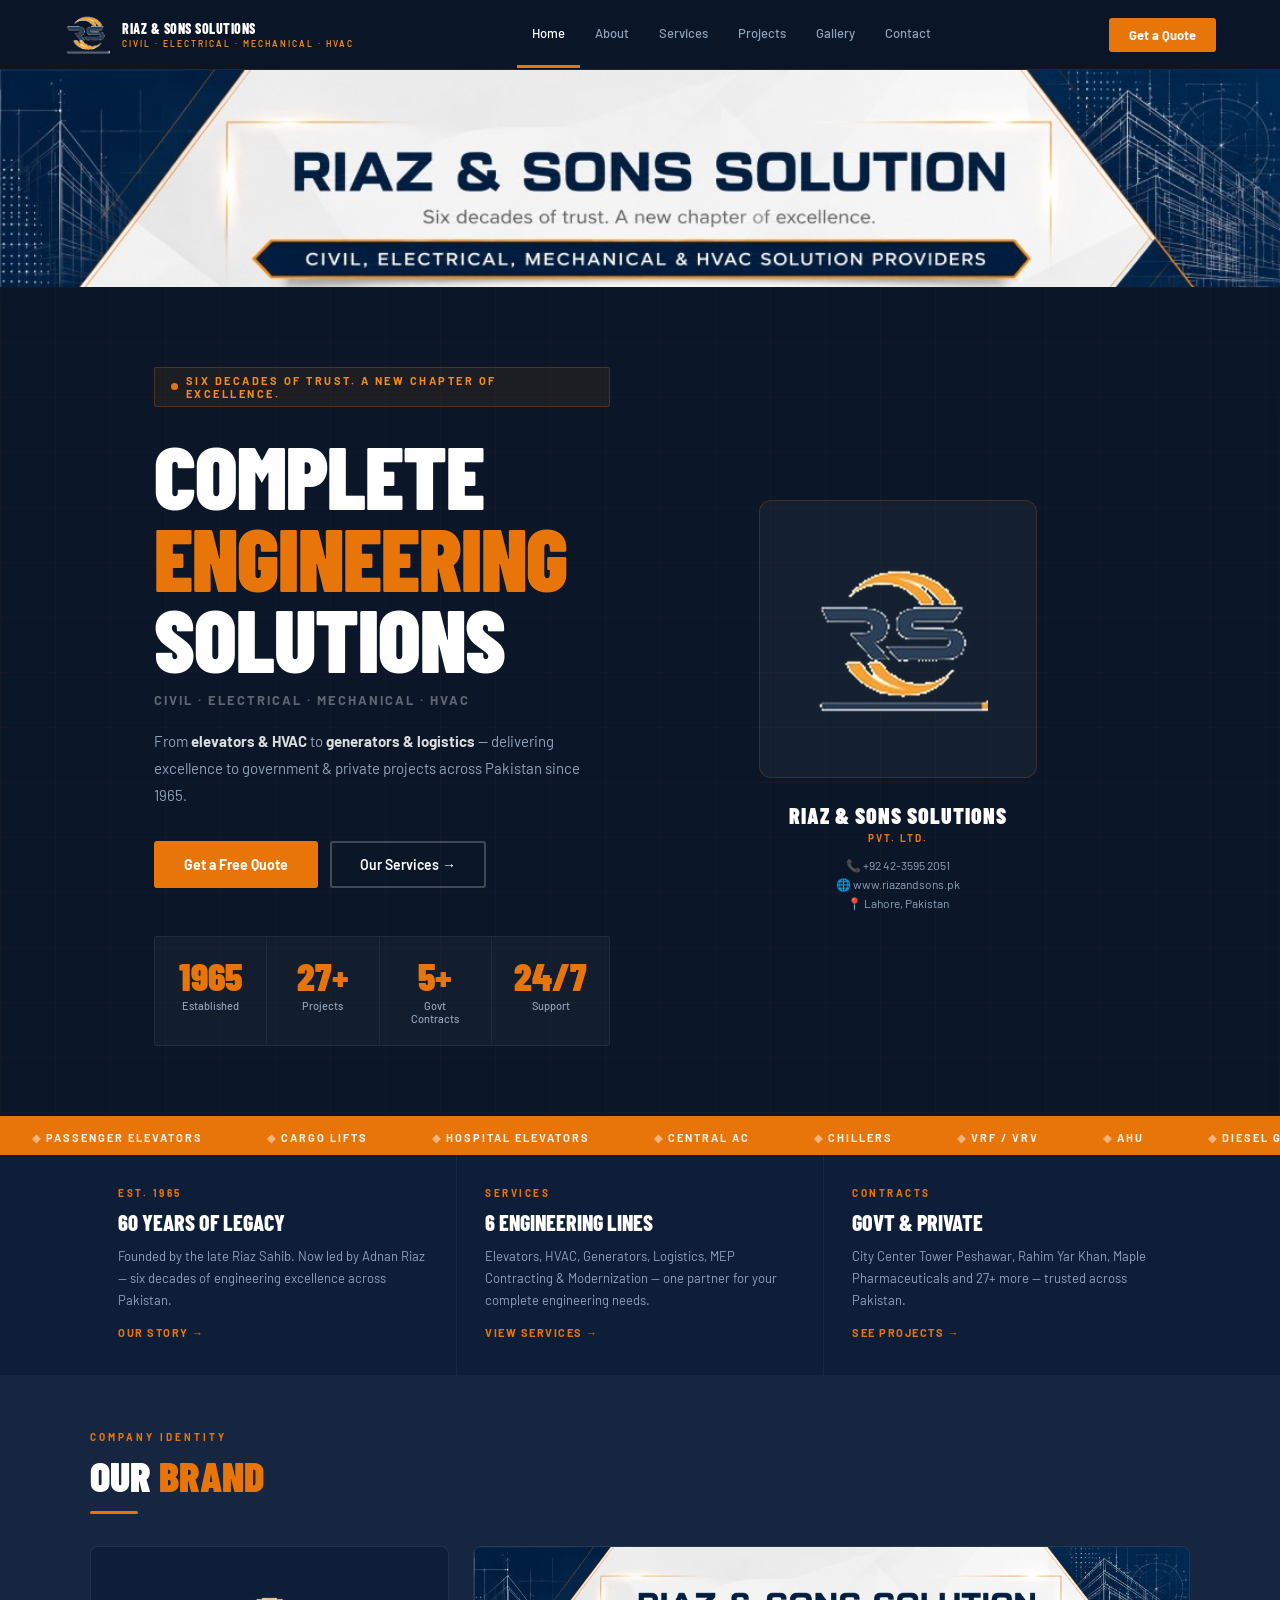
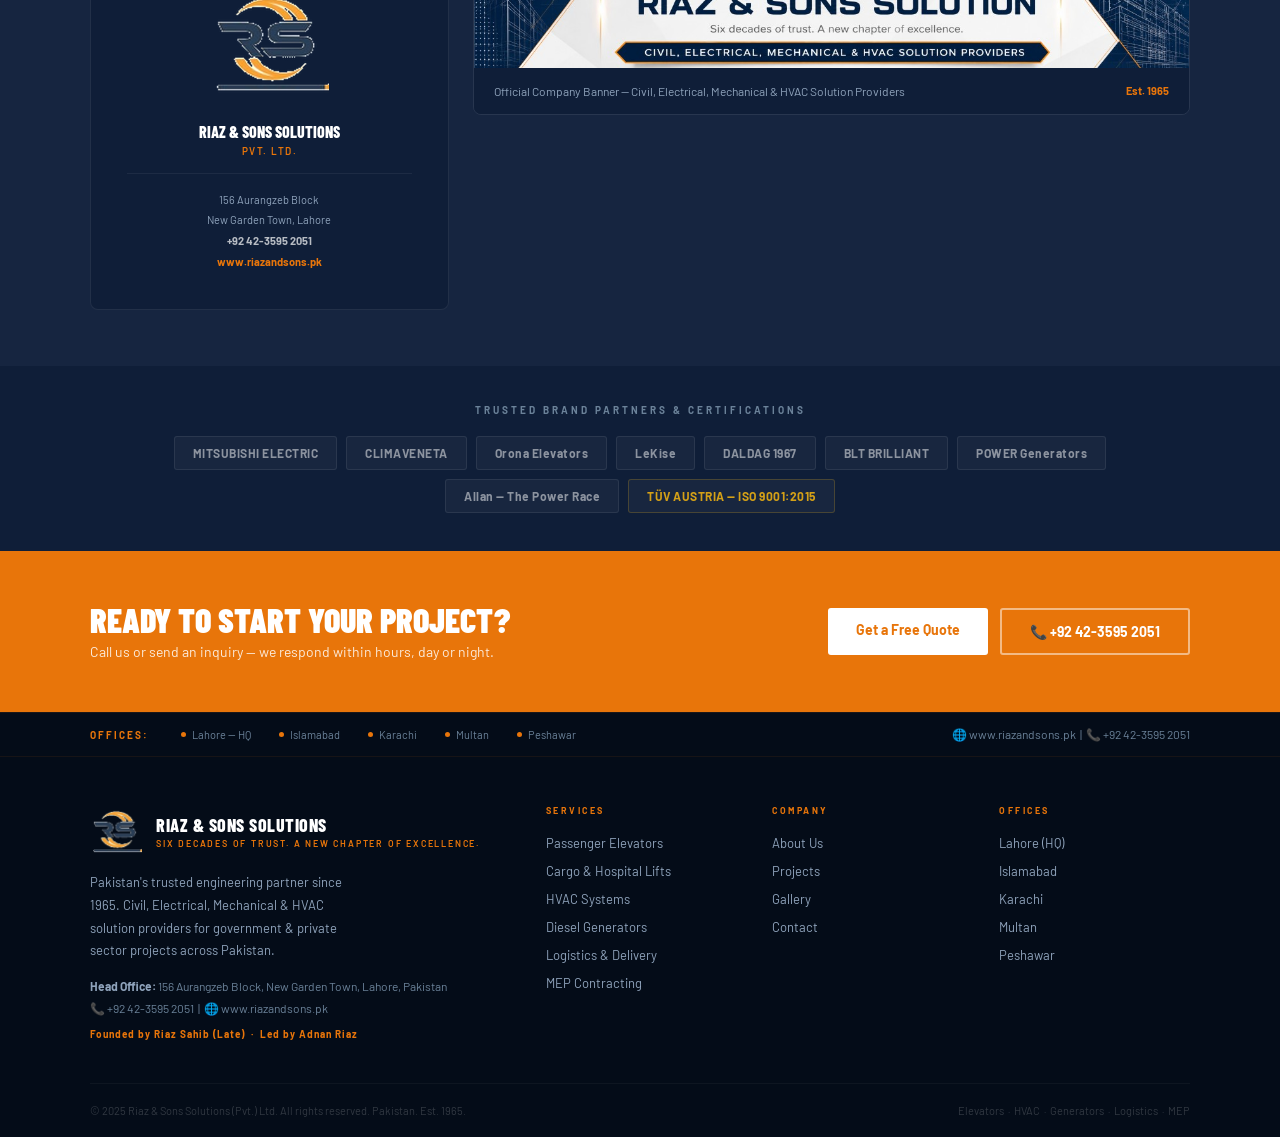
==== commit 05b70eaa: "Real transparent logo: index.html" ====
--- a/index.html
+++ b/index.html
@@ -14,7 +14,7 @@
 <body>
 <nav>
   <a href="index.html" class="nav-logo">
-    <img src="logo.jpeg" alt="Riaz & Sons Solutions Logo" class="nav-logo-img">
+    <img src="logo.png" alt="Riaz & Sons Solutions Logo" class="nav-logo-img">
     <div class="nav-brand">
       <span class="n1">Riaz &amp; Sons Solutions</span>
       <span class="n2">Civil · Electrical · Mechanical · HVAC</span>
@@ -74,7 +74,7 @@
     <!-- RIGHT: Real Logo large display -->
     <div style="display:flex;flex-direction:column;align-items:center;justify-content:center;gap:24px">
       <div style="background:rgba(255,255,255,0.04);border:1px solid rgba(232,117,10,0.2);border-radius:12px;padding:48px;display:flex;align-items:center;justify-content:center">
-        <img src="logo.jpeg" alt="Riaz & Sons Solutions" style="width:180px;height:180px;object-fit:contain">
+        <img src="logo.png" alt="Riaz & Sons Solutions" style="width:180px;height:180px;object-fit:contain">
       </div>
       <div style="text-align:center">
         <div style="font-family:'Barlow Condensed',sans-serif;font-size:22px;font-weight:900;color:#fff;text-transform:uppercase;letter-spacing:1px">Riaz &amp; Sons Solutions</div>
@@ -135,7 +135,7 @@
     <div style="display:grid;grid-template-columns:1fr 2fr;gap:24px;align-items:start">
       <!-- Logo card -->
       <div style="background:var(--navy2);border:1px solid rgba(255,255,255,0.08);border-radius:8px;padding:36px;text-align:center">
-        <img src="logo.jpeg" alt="RS Logo" style="width:120px;height:120px;object-fit:contain;margin-bottom:16px">
+        <img src="logo.png" alt="RS Logo" style="width:120px;height:120px;object-fit:contain;margin-bottom:16px">
         <div style="font-family:'Barlow Condensed',sans-serif;font-size:16px;font-weight:800;color:#fff;text-transform:uppercase">Riaz &amp; Sons Solutions</div>
         <div style="font-size:10px;color:var(--orange);letter-spacing:1.5px;margin-top:4px;font-weight:600">PVT. LTD.</div>
         <div style="margin-top:16px;padding-top:16px;border-top:1px solid rgba(255,255,255,0.06)">
@@ -202,7 +202,7 @@
     <div class="ftop">
       <div class="fbrand">
         <div style="display:flex;align-items:center;gap:14px;margin-bottom:14px">
-  <img src="logo.jpeg" alt="RS Logo" style="width:52px;height:52px;object-fit:contain;border-radius:4px">
+  <img src="logo.png" alt="RS Logo" style="width:52px;height:52px;object-fit:contain;border-radius:4px">
   <div>
     <div style="font-family:'Barlow Condensed',sans-serif;font-size:18px;font-weight:800;color:#fff;text-transform:uppercase;letter-spacing:0.5px">Riaz &amp; Sons Solutions</div>
     <div style="font-size:9px;color:var(--orange);letter-spacing:1.8px;font-weight:600;text-transform:uppercase;margin-top:2px">Six Decades of Trust. A New Chapter of Excellence.</div>
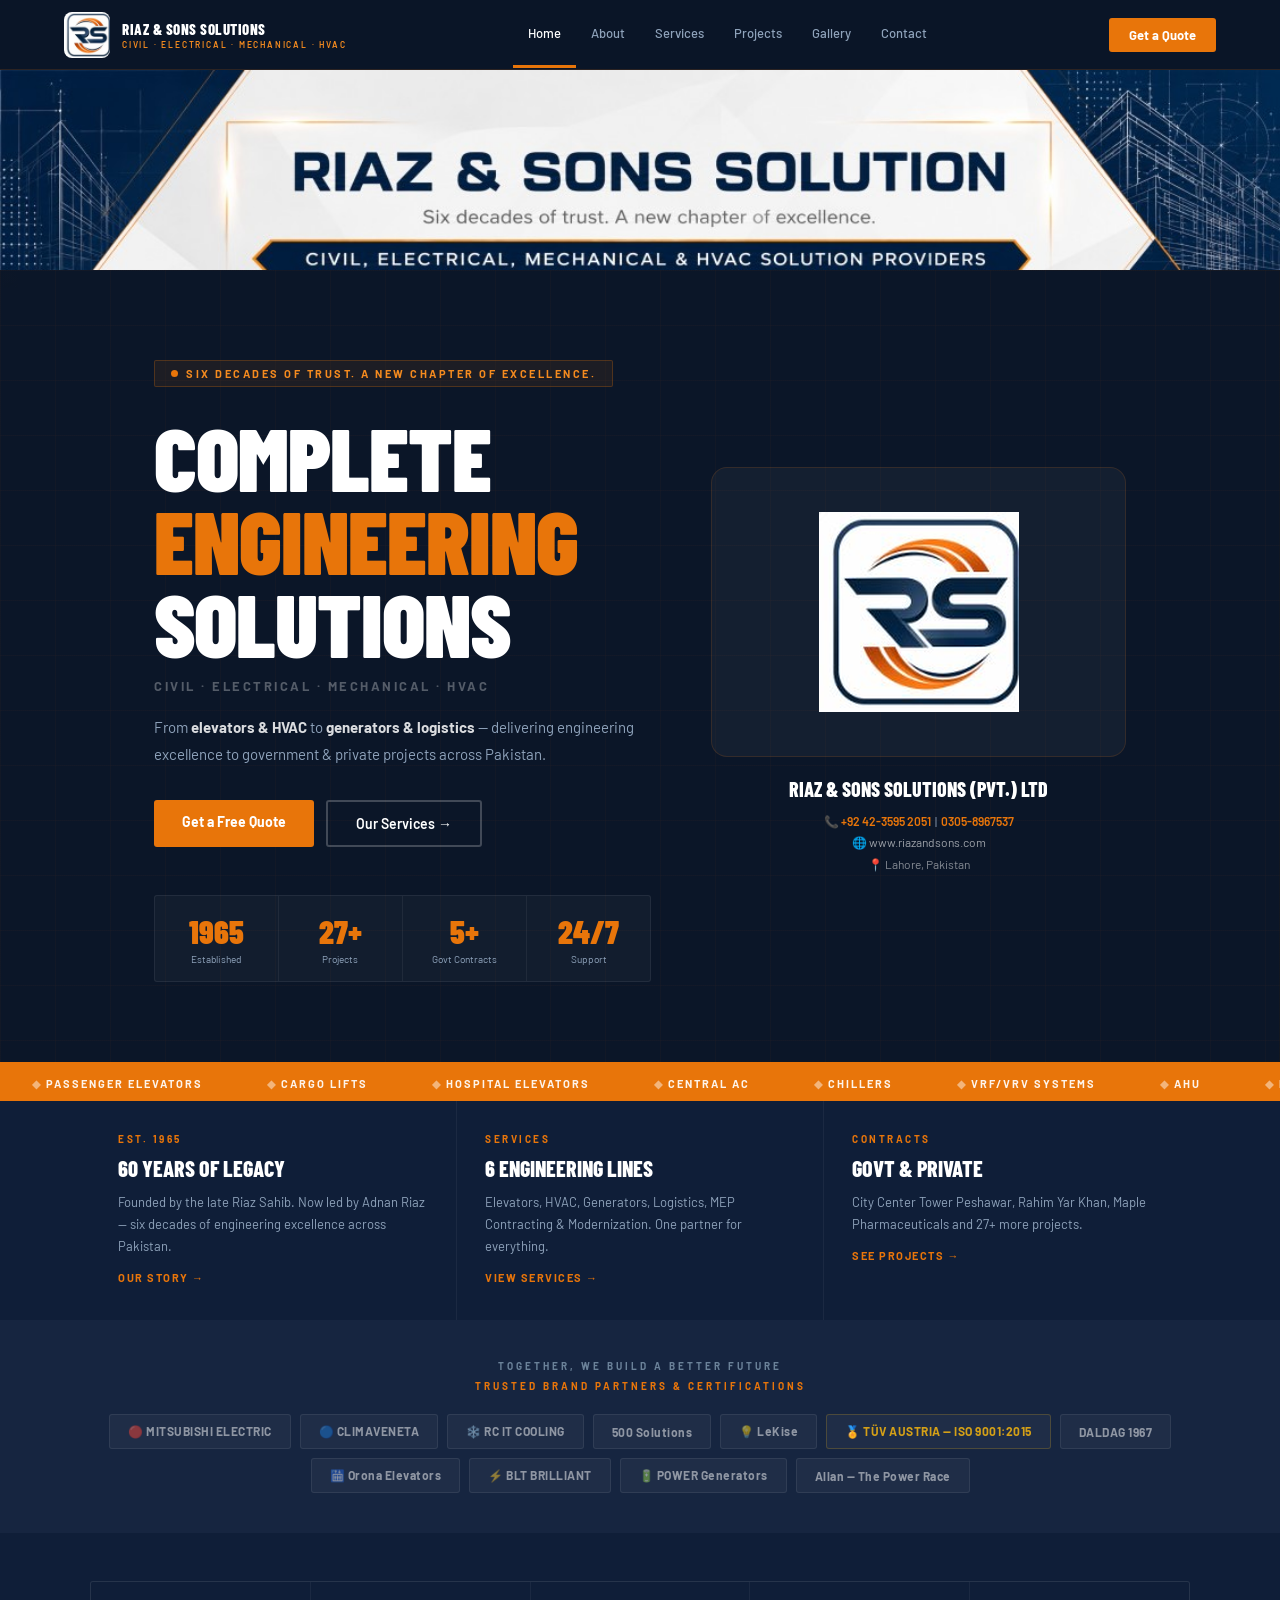
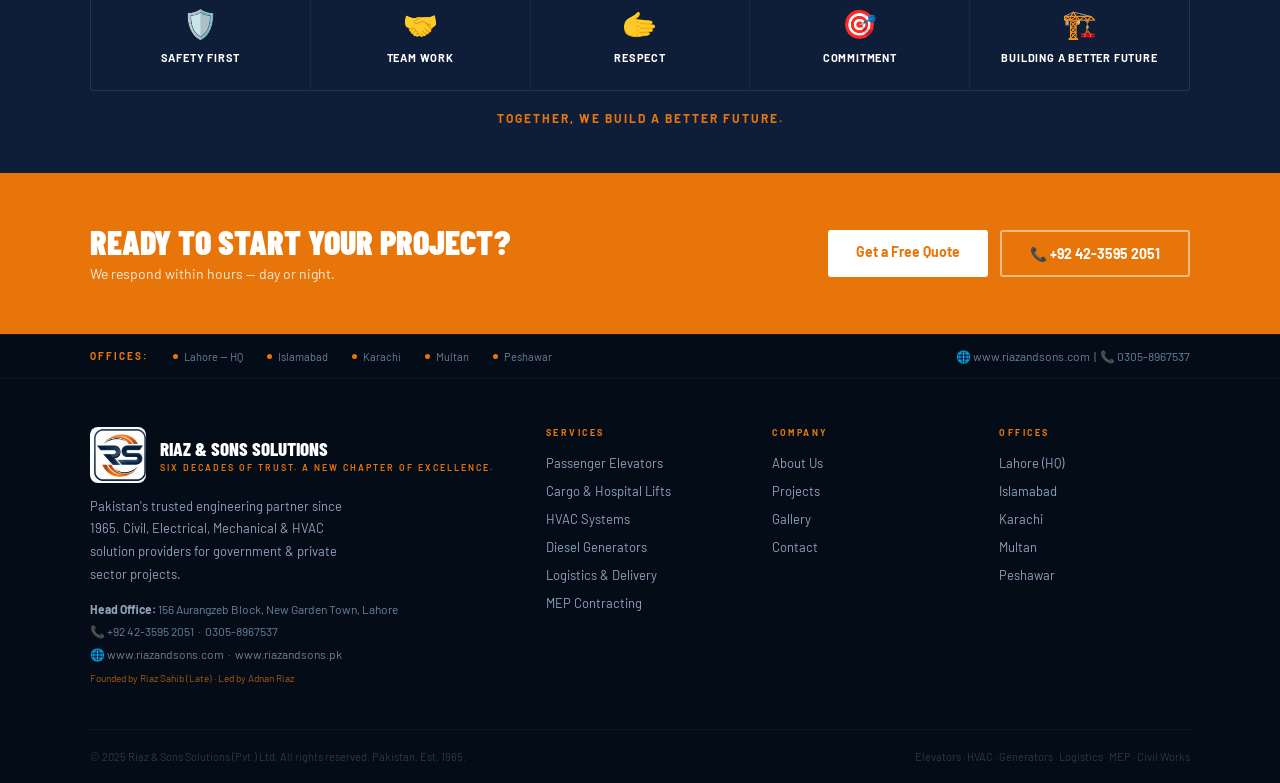
==== commit 69810c3d: "Real logo + full content update: index.html" ====
--- a/index.html
+++ b/index.html
@@ -7,14 +7,11 @@
 <meta name="description" content="Riaz & Sons Solutions — Civil, Electrical, Mechanical & HVAC Solution Providers. Pakistan's trusted engineering partner since 1965.">
 <link href="https://fonts.googleapis.com/css2?family=Barlow:wght@400;500;600;700;800;900&family=Barlow+Condensed:wght@600;700;800;900&display=swap" rel="stylesheet">
 <link rel="stylesheet" href="base.css">
-<style>
-.nav-logo-img{width:46px;height:46px;object-fit:contain;border-radius:6px;flex-shrink:0}
-</style>
 </head>
 <body>
 <nav>
   <a href="index.html" class="nav-logo">
-    <img src="logo.png" alt="Riaz & Sons Solutions Logo" class="nav-logo-img">
+    <img src="logo.png" alt="Riaz & Sons Solutions">
     <div class="nav-brand">
       <span class="n1">Riaz &amp; Sons Solutions</span>
       <span class="n2">Civil · Electrical · Mechanical · HVAC</span>
@@ -33,77 +30,77 @@
 
 <style>
 @keyframes bl{0%,100%{opacity:1}50%{opacity:0.3}}
-.hs{padding:20px 22px;border-right:1px solid rgba(255,255,255,0.06);text-align:center}
-.hs:last-child{border-right:none}
-.hn{font-family:'Barlow Condensed',sans-serif;font-size:38px;font-weight:900;color:var(--orange);line-height:1;display:block}
-.hl{font-size:11px;color:var(--tg);margin-top:4px;font-weight:500}
+@keyframes fadeup{from{opacity:0;transform:translateY(20px)}to{opacity:1;transform:translateY(0)}}
 </style>
 
-<!-- REAL COVER BANNER -->
-<div style="margin-top:70px;width:100%;overflow:hidden;position:relative">
-  <img src="cover.jpg" alt="Riaz & Sons Solutions — Six Decades of Trust" style="width:100%;display:block;max-height:220px;object-fit:cover;object-position:center">
+<!-- COVER BANNER -->
+<div style="margin-top:70px">
+  <img src="cover.jpg" alt="Riaz & Sons Solutions" style="width:100%;display:block;max-height:200px;object-fit:cover;object-position:center top">
 </div>
 
 <!-- HERO -->
-<section style="min-height:92vh;position:relative;display:flex;align-items:center;overflow:hidden">
-  <div style="position:absolute;inset:0"><img src="https://images.unsplash.com/photo-1486406146926-c627a92ad1ab?w=1600&q=80" style="width:100%;height:100%;object-fit:cover;filter:brightness(0.14)" alt=""></div>
-  <div style="position:absolute;inset:0;background:linear-gradient(110deg,rgba(11,22,40,0.97) 50%,rgba(11,22,40,0.5) 100%)"></div>
+<section style="min-height:88vh;position:relative;display:flex;align-items:center;overflow:hidden">
+  <div style="position:absolute;inset:0">
+    <img src="https://images.unsplash.com/photo-1486406146926-c627a92ad1ab?w=1600&q=80" style="width:100%;height:100%;object-fit:cover;filter:brightness(0.13)" alt="">
+  </div>
+  <div style="position:absolute;inset:0;background:linear-gradient(110deg,rgba(11,22,40,0.97) 52%,rgba(11,22,40,0.45) 100%)"></div>
   <div style="position:absolute;inset:0;background-image:linear-gradient(rgba(232,117,10,0.03) 1px,transparent 1px),linear-gradient(90deg,rgba(232,117,10,0.03) 1px,transparent 1px);background-size:55px 55px"></div>
-  <div style="position:relative;z-index:2;max-width:1100px;margin:0 auto;padding:80px 5% 70px;width:100%;display:grid;grid-template-columns:1fr 1fr;gap:60px;align-items:center">
-    <div>
+  <div style="position:relative;z-index:2;max-width:1100px;margin:0 auto;padding:80px 5% 70px;width:100%;display:grid;grid-template-columns:1.2fr 1fr;gap:60px;align-items:center">
+    <div style="animation:fadeup 0.8s ease">
       <div style="display:inline-flex;align-items:center;gap:8px;background:rgba(232,117,10,0.08);border:1px solid rgba(232,117,10,0.25);padding:6px 16px;border-radius:2px;margin-bottom:28px">
         <div style="width:7px;height:7px;background:var(--orange);border-radius:50%;animation:bl 2s infinite"></div>
         <span style="font-size:11px;font-weight:700;color:var(--orange2);letter-spacing:2.5px;text-transform:uppercase">Six Decades of Trust. A New Chapter of Excellence.</span>
       </div>
-      <h1 style="font-family:'Barlow Condensed',sans-serif;font-size:clamp(48px,7vw,88px);font-weight:900;line-height:0.93;letter-spacing:-1px;text-transform:uppercase;margin-bottom:10px">
+      <h1 style="font-family:'Barlow Condensed',sans-serif;font-size:clamp(50px,7vw,90px);font-weight:900;line-height:0.93;letter-spacing:-1px;text-transform:uppercase">
         Complete<br><span style="color:var(--orange)">Engineering</span><br>Solutions
       </h1>
-      <div style="font-size:13px;font-weight:700;color:rgba(255,255,255,0.35);letter-spacing:2px;text-transform:uppercase;margin-top:12px">Civil · Electrical · Mechanical · HVAC</div>
-      <p style="font-size:15px;color:var(--tg);max-width:480px;margin:20px 0 32px;line-height:1.8">From <strong style="color:rgba(255,255,255,0.85)">elevators &amp; HVAC</strong> to <strong style="color:rgba(255,255,255,0.85)">generators &amp; logistics</strong> — delivering excellence to government &amp; private projects across Pakistan since 1965.</p>
+      <div style="font-size:13px;font-weight:700;color:rgba(255,255,255,0.3);letter-spacing:2.5px;text-transform:uppercase;margin-top:14px">Civil · Electrical · Mechanical · HVAC</div>
+      <p style="font-size:15px;color:var(--tg);max-width:480px;margin:20px 0 32px;line-height:1.8">
+        From <strong style="color:rgba(255,255,255,0.85)">elevators &amp; HVAC</strong> to <strong style="color:rgba(255,255,255,0.85)">generators &amp; logistics</strong> — delivering engineering excellence to government &amp; private projects across Pakistan.
+      </p>
       <div style="display:flex;gap:12px;flex-wrap:wrap;margin-bottom:48px">
-        <a href="contact.html" style="background:var(--orange);color:#fff;padding:13px 28px;font-size:14px;font-weight:700;text-decoration:none;border-radius:3px;border:2px solid var(--orange)">Get a Free Quote</a>
+        <a href="contact.html" style="background:var(--orange);color:#fff;padding:13px 28px;font-size:14px;font-weight:700;text-decoration:none;border-radius:3px">Get a Free Quote</a>
         <a href="services.html" style="border:2px solid rgba(255,255,255,0.22);color:#fff;padding:13px 28px;font-size:14px;font-weight:600;text-decoration:none;border-radius:3px">Our Services →</a>
       </div>
-      <div style="display:grid;grid-template-columns:repeat(4,1fr);max-width:580px;border:1px solid rgba(255,255,255,0.07);border-radius:3px;overflow:hidden;background:rgba(255,255,255,0.03)">
-        <div class="hs"><span class="hn">1965</span><div class="hl">Established</div></div>
-        <div class="hs"><span class="hn">27+</span><div class="hl">Projects</div></div>
-        <div class="hs"><span class="hn">5+</span><div class="hl">Govt Contracts</div></div>
-        <div class="hs"><span class="hn">24/7</span><div class="hl">Support</div></div>
-      </div>
-    </div>
-    <!-- RIGHT: Real Logo large display -->
-    <div style="display:flex;flex-direction:column;align-items:center;justify-content:center;gap:24px">
-      <div style="background:rgba(255,255,255,0.04);border:1px solid rgba(232,117,10,0.2);border-radius:12px;padding:48px;display:flex;align-items:center;justify-content:center">
-        <img src="logo.png" alt="Riaz & Sons Solutions" style="width:180px;height:180px;object-fit:contain">
-      </div>
-      <div style="text-align:center">
-        <div style="font-family:'Barlow Condensed',sans-serif;font-size:22px;font-weight:900;color:#fff;text-transform:uppercase;letter-spacing:1px">Riaz &amp; Sons Solutions</div>
-        <div style="font-size:10px;color:var(--orange);letter-spacing:2px;font-weight:700;text-transform:uppercase;margin-top:4px">Pvt. Ltd.</div>
-        <div style="margin-top:12px;font-size:12px;color:var(--tg);line-height:1.6">
-          📞 +92 42-3595 2051<br>
-          🌐 www.riazandsons.pk<br>
-          📍 Lahore, Pakistan
+      <!-- STATS -->
+      <div style="display:grid;grid-template-columns:repeat(4,1fr);max-width:560px;border:1px solid rgba(255,255,255,0.07);border-radius:3px;overflow:hidden;background:rgba(255,255,255,0.03)">
+        <div style="padding:16px 14px;border-right:1px solid rgba(255,255,255,0.06);text-align:center"><span style="font-family:'Barlow Condensed',sans-serif;font-size:32px;font-weight:900;color:var(--orange);display:block">1965</span><div style="font-size:10px;color:var(--tg);margin-top:3px">Established</div></div>
+        <div style="padding:16px 14px;border-right:1px solid rgba(255,255,255,0.06);text-align:center"><span style="font-family:'Barlow Condensed',sans-serif;font-size:32px;font-weight:900;color:var(--orange);display:block">27+</span><div style="font-size:10px;color:var(--tg);margin-top:3px">Projects</div></div>
+        <div style="padding:16px 14px;border-right:1px solid rgba(255,255,255,0.06);text-align:center"><span style="font-family:'Barlow Condensed',sans-serif;font-size:32px;font-weight:900;color:var(--orange);display:block">5+</span><div style="font-size:10px;color:var(--tg);margin-top:3px">Govt Contracts</div></div>
+        <div style="padding:16px 14px;text-align:center"><span style="font-family:'Barlow Condensed',sans-serif;font-size:32px;font-weight:900;color:var(--orange);display:block">24/7</span><div style="font-size:10px;color:var(--tg);margin-top:3px">Support</div></div>
+      </div>
+    </div>
+    <!-- RIGHT: Logo showcase -->
+    <div style="display:flex;flex-direction:column;align-items:center;gap:20px">
+      <div style="background:rgba(255,255,255,0.04);border:1px solid rgba(232,117,10,0.15);border-radius:16px;padding:44px;display:flex;align-items:center;justify-content:center;width:100%">
+        <img src="logo.png" alt="Riaz & Sons Solutions" style="width:200px;height:200px;object-fit:contain">
+      </div>
+      <div style="text-align:center;padding:0 8px">
+        <div style="font-family:'Barlow Condensed',sans-serif;font-size:20px;font-weight:800;color:#fff;text-transform:uppercase">Riaz &amp; Sons Solutions (Pvt.) Ltd</div>
+        <div style="margin-top:10px;font-size:12px;color:var(--tg);line-height:1.8">
+          📞 <a href="tel:+924235952051" style="color:var(--orange);text-decoration:none;font-weight:600">+92 42-3595 2051</a> &nbsp;|&nbsp; <a href="tel:03058967537" style="color:var(--orange);text-decoration:none;font-weight:600">0305-8967537</a><br>
+          🌐 <span style="color:rgba(255,255,255,0.6)">www.riazandsons.com</span><br>
+          📍 <span style="color:rgba(255,255,255,0.5)">Lahore, Pakistan</span>
         </div>
       </div>
     </div>
   </div>
 </section>
-
 <div class="ticker"><div class="ttrack">
 <span>Passenger Elevators</span><span>Cargo Lifts</span><span>Hospital Elevators</span>
-<span>Central AC</span><span>Chillers</span><span>VRF / VRV</span><span>AHU</span>
+<span>Central AC</span><span>Chillers</span><span>VRF/VRV Systems</span><span>AHU</span>
 <span>Diesel Generators</span><span>Installation &amp; Commissioning</span>
 <span>Modernization</span><span>Nationwide Delivery</span><span>Govt Projects</span>
 <span>MEP Contracting</span><span>Civil Works</span><span>Safety First</span>
 <span>Passenger Elevators</span><span>Cargo Lifts</span><span>Hospital Elevators</span>
-<span>Central AC</span><span>Chillers</span><span>VRF / VRV</span><span>AHU</span>
+<span>Central AC</span><span>Chillers</span><span>VRF/VRV Systems</span><span>AHU</span>
 <span>Diesel Generators</span><span>Installation &amp; Commissioning</span>
 <span>Modernization</span><span>Nationwide Delivery</span><span>Govt Projects</span>
 <span>MEP Contracting</span><span>Civil Works</span><span>Safety First</span>
 </div></div>
 
-<!-- 3 QUICK LINKS -->
-<div style="background:var(--navy2);padding:0 5%">
+<!-- 3 QUICK INTRO BOXES -->
+<div style="background:var(--navy2)">
   <div style="max-width:1100px;margin:0 auto;display:grid;grid-template-columns:repeat(3,1fr);gap:1px;background:rgba(255,255,255,0.05)">
     <div style="background:var(--navy2);padding:32px 28px;border-bottom:3px solid transparent;transition:border-color 0.2s" onmouseover="this.style.borderBottomColor='var(--orange)'" onmouseout="this.style.borderBottomColor='transparent'">
       <div style="font-size:10px;font-weight:700;letter-spacing:2.5px;color:var(--orange);text-transform:uppercase;margin-bottom:10px">Est. 1965</div>
@@ -114,61 +111,50 @@
     <div style="background:var(--navy2);padding:32px 28px;border-bottom:3px solid transparent;transition:border-color 0.2s" onmouseover="this.style.borderBottomColor='var(--orange)'" onmouseout="this.style.borderBottomColor='transparent'">
       <div style="font-size:10px;font-weight:700;letter-spacing:2.5px;color:var(--orange);text-transform:uppercase;margin-bottom:10px">Services</div>
       <h3 style="font-family:'Barlow Condensed',sans-serif;font-size:22px;font-weight:800;color:#fff;text-transform:uppercase;margin-bottom:10px">6 Engineering Lines</h3>
-      <p style="font-size:13px;color:var(--tg);line-height:1.7">Elevators, HVAC, Generators, Logistics, MEP Contracting &amp; Modernization — one partner for your complete engineering needs.</p>
+      <p style="font-size:13px;color:var(--tg);line-height:1.7">Elevators, HVAC, Generators, Logistics, MEP Contracting &amp; Modernization. One partner for everything.</p>
       <a href="services.html" style="display:inline-block;margin-top:14px;font-size:11px;font-weight:700;color:var(--orange);letter-spacing:1.5px;text-transform:uppercase;text-decoration:none">View Services →</a>
     </div>
     <div style="background:var(--navy2);padding:32px 28px;border-bottom:3px solid transparent;transition:border-color 0.2s" onmouseover="this.style.borderBottomColor='var(--orange)'" onmouseout="this.style.borderBottomColor='transparent'">
       <div style="font-size:10px;font-weight:700;letter-spacing:2.5px;color:var(--orange);text-transform:uppercase;margin-bottom:10px">Contracts</div>
       <h3 style="font-family:'Barlow Condensed',sans-serif;font-size:22px;font-weight:800;color:#fff;text-transform:uppercase;margin-bottom:10px">Govt &amp; Private</h3>
-      <p style="font-size:13px;color:var(--tg);line-height:1.7">City Center Tower Peshawar, Rahim Yar Khan, Maple Pharmaceuticals and 27+ more — trusted across Pakistan.</p>
+      <p style="font-size:13px;color:var(--tg);line-height:1.7">City Center Tower Peshawar, Rahim Yar Khan, Maple Pharmaceuticals and 27+ more projects.</p>
       <a href="projects.html" style="display:inline-block;margin-top:14px;font-size:11px;font-weight:700;color:var(--orange);letter-spacing:1.5px;text-transform:uppercase;text-decoration:none">See Projects →</a>
     </div>
   </div>
 </div>
 
-<!-- LETTERHEAD SHOWCASE SECTION -->
-<div style="background:var(--navy3);padding:56px 5%">
+<!-- BRAND PARTNERS — exact from screenshot -->
+<div style="background:var(--navy3);padding:40px 5%">
   <div style="max-width:1100px;margin:0 auto">
-    <div class="sl">Company Identity</div>
-    <h2 class="st">Our <span class="o">Brand</span></h2>
-    <div class="sline"></div>
-    <div style="display:grid;grid-template-columns:1fr 2fr;gap:24px;align-items:start">
-      <!-- Logo card -->
-      <div style="background:var(--navy2);border:1px solid rgba(255,255,255,0.08);border-radius:8px;padding:36px;text-align:center">
-        <img src="logo.png" alt="RS Logo" style="width:120px;height:120px;object-fit:contain;margin-bottom:16px">
-        <div style="font-family:'Barlow Condensed',sans-serif;font-size:16px;font-weight:800;color:#fff;text-transform:uppercase">Riaz &amp; Sons Solutions</div>
-        <div style="font-size:10px;color:var(--orange);letter-spacing:1.5px;margin-top:4px;font-weight:600">PVT. LTD.</div>
-        <div style="margin-top:16px;padding-top:16px;border-top:1px solid rgba(255,255,255,0.06)">
-          <div style="font-size:11px;color:var(--tg);line-height:1.9">
-            156 Aurangzeb Block<br>New Garden Town, Lahore<br>
-            <strong style="color:rgba(255,255,255,0.7)">+92 42-3595 2051</strong><br>
-            <strong style="color:var(--orange)">www.riazandsons.pk</strong>
-          </div>
-        </div>
-      </div>
-      <!-- Cover banner full -->
-      <div style="border-radius:8px;overflow:hidden;border:1px solid rgba(255,255,255,0.08)">
-        <img src="cover.jpg" alt="Riaz & Sons Solutions Cover" style="width:100%;display:block">
-        <div style="background:var(--navy2);padding:16px 20px;display:flex;justify-content:space-between;align-items:center;flex-wrap:wrap;gap:8px">
-          <div style="font-size:12px;color:var(--tg)">Official Company Banner — Civil, Electrical, Mechanical &amp; HVAC Solution Providers</div>
-          <div style="font-size:11px;color:var(--orange);font-weight:700">Est. 1965</div>
-        </div>
-      </div>
-    </div>
-  </div>
-</div>
-
-<!-- BRANDS -->
-<div style="background:var(--navy2);padding:38px 5%">
+    <div style="font-size:10px;font-weight:700;letter-spacing:3px;color:var(--tg2);text-transform:uppercase;text-align:center;margin-bottom:8px">Together, We Build a Better Future</div>
+    <div style="font-size:10px;font-weight:700;letter-spacing:3px;color:var(--orange);text-transform:uppercase;text-align:center;margin-bottom:22px">Trusted Brand Partners &amp; Certifications</div>
+    <div class="brands-grid" style="justify-content:center">
+      <div class="brand-pill">🔴 MITSUBISHI ELECTRIC</div>
+      <div class="brand-pill">🔵 CLIMAVENETA</div>
+      <div class="brand-pill">❄️ RC IT COOLING</div>
+      <div class="brand-pill">500 Solutions</div>
+      <div class="brand-pill">💡 LeKise</div>
+      <div class="brand-pill cert">🏅 TÜV AUSTRIA — ISO 9001:2015</div>
+      <div class="brand-pill">DALDAG 1967</div>
+      <div class="brand-pill">🛗 Orona Elevators</div>
+      <div class="brand-pill">⚡ BLT BRILLIANT</div>
+      <div class="brand-pill">🔋 POWER Generators</div>
+      <div class="brand-pill">Allan — The Power Race</div>
+    </div>
+  </div>
+</div>
+
+<!-- VALUES — exact from screenshot -->
+<div style="background:var(--navy2);padding:48px 5%">
   <div style="max-width:1100px;margin:0 auto">
-    <div style="font-size:10px;font-weight:700;letter-spacing:3px;color:var(--tg2);text-transform:uppercase;text-align:center;margin-bottom:20px">Trusted Brand Partners &amp; Certifications</div>
-    <div class="brands-grid" style="justify-content:center">
-      <div class="brand-pill">MITSUBISHI ELECTRIC</div><div class="brand-pill">CLIMAVENETA</div>
-      <div class="brand-pill">Orona Elevators</div><div class="brand-pill">LeKise</div>
-      <div class="brand-pill">DALDAG 1967</div><div class="brand-pill">BLT BRILLIANT</div>
-      <div class="brand-pill">POWER Generators</div><div class="brand-pill">Allan — The Power Race</div>
-      <div class="brand-pill cert">TÜV AUSTRIA — ISO 9001:2015</div>
-    </div>
+    <div class="values-grid">
+      <div class="val"><span class="ico">🛡️</span><h5>Safety First</h5></div>
+      <div class="val"><span class="ico">🤝</span><h5>Team Work</h5></div>
+      <div class="val"><span class="ico">🫱</span><h5>Respect</h5></div>
+      <div class="val"><span class="ico">🎯</span><h5>Commitment</h5></div>
+      <div class="val"><span class="ico">🏗️</span><h5>Building a Better Future</h5></div>
+    </div>
+    <div style="text-align:center;margin-top:20px;font-size:12px;font-weight:700;color:var(--orange);letter-spacing:2px;text-transform:uppercase">Together, We Build a Better Future.</div>
   </div>
 </div>
 
@@ -177,7 +163,7 @@
   <div style="max-width:1100px;margin:0 auto;display:flex;justify-content:space-between;align-items:center;flex-wrap:wrap;gap:20px">
     <div>
       <div style="font-family:'Barlow Condensed',sans-serif;font-size:34px;font-weight:900;color:#fff;text-transform:uppercase;line-height:1">Ready to Start Your Project?</div>
-      <div style="font-size:14px;color:rgba(255,255,255,0.85);margin-top:6px">Call us or send an inquiry — we respond within hours, day or night.</div>
+      <div style="font-size:14px;color:rgba(255,255,255,0.85);margin-top:6px">We respond within hours — day or night.</div>
     </div>
     <div style="display:flex;gap:12px;flex-wrap:wrap">
       <a href="contact.html" style="background:#fff;color:var(--orange);padding:13px 28px;font-size:14px;font-weight:700;text-decoration:none;border-radius:3px">Get a Free Quote</a>
@@ -188,12 +174,12 @@
 <div class="offices-bar">
   <div class="offices-inner">
     <span class="offices-label">Offices:</span>
-    <span class="office-tag"><div class="dot"></div>Lahore — HQ</span>
-    <span class="office-tag"><div class="dot"></div>Islamabad</span>
-    <span class="office-tag"><div class="dot"></div>Karachi</span>
-    <span class="office-tag"><div class="dot"></div>Multan</span>
-    <span class="office-tag"><div class="dot"></div>Peshawar</span>
-    <span style="margin-left:auto;font-size:12px;color:var(--tg2)">🌐 www.riazandsons.pk &nbsp;|&nbsp; 📞 +92 42-3595 2051</span>
+    <span class="office-tag"><div class="office-dot"></div>Lahore — HQ</span>
+    <span class="office-tag"><div class="office-dot"></div>Islamabad</span>
+    <span class="office-tag"><div class="office-dot"></div>Karachi</span>
+    <span class="office-tag"><div class="office-dot"></div>Multan</span>
+    <span class="office-tag"><div class="office-dot"></div>Peshawar</span>
+    <span style="margin-left:auto;font-size:12px;color:var(--tg2)">🌐 www.riazandsons.com &nbsp;|&nbsp; 📞 0305-8967537</span>
   </div>
 </div>
 
@@ -201,18 +187,19 @@
   <div class="fi">
     <div class="ftop">
       <div class="fbrand">
-        <div style="display:flex;align-items:center;gap:14px;margin-bottom:14px">
-  <img src="logo.png" alt="RS Logo" style="width:52px;height:52px;object-fit:contain;border-radius:4px">
-  <div>
-    <div style="font-family:'Barlow Condensed',sans-serif;font-size:18px;font-weight:800;color:#fff;text-transform:uppercase;letter-spacing:0.5px">Riaz &amp; Sons Solutions</div>
-    <div style="font-size:9px;color:var(--orange);letter-spacing:1.8px;font-weight:600;text-transform:uppercase;margin-top:2px">Six Decades of Trust. A New Chapter of Excellence.</div>
-  </div>
-</div>
-        <p>Pakistan's trusted engineering partner since 1965. Civil, Electrical, Mechanical &amp; HVAC solution providers for government &amp; private sector projects across Pakistan.</p>
+        <div style="display:flex;align-items:center;gap:14px">
+          <img src="logo.png" alt="RS Logo" style="width:56px;height:56px;object-fit:contain;border-radius:8px">
+          <div>
+            <div style="font-family:'Barlow Condensed',sans-serif;font-size:19px;font-weight:800;color:#fff;text-transform:uppercase">Riaz &amp; Sons Solutions</div>
+            <div style="font-size:9px;color:var(--orange);letter-spacing:2px;font-weight:600;text-transform:uppercase;margin-top:2px">Six Decades of Trust. A New Chapter of Excellence.</div>
+          </div>
+        </div>
+        <p>Pakistan's trusted engineering partner since 1965. Civil, Electrical, Mechanical &amp; HVAC solution providers for government &amp; private sector projects.</p>
         <div class="addr">
-          <strong>Head Office:</strong> 156 Aurangzeb Block, New Garden Town, Lahore, Pakistan<br>
-          📞 +92 42-3595 2051 &nbsp;|&nbsp; 🌐 www.riazandsons.pk<br>
-          <span style="color:var(--orange);font-size:10px;font-weight:700;letter-spacing:1px;display:block;margin-top:6px">Founded by Riaz Sahib (Late) &nbsp;·&nbsp; Led by Adnan Riaz</span>
+          <strong>Head Office:</strong> 156 Aurangzeb Block, New Garden Town, Lahore<br>
+          📞 +92 42-3595 2051 &nbsp;·&nbsp; 0305-8967537<br>
+          🌐 www.riazandsons.com &nbsp;·&nbsp; www.riazandsons.pk<br>
+          <span style="color:rgba(232,117,10,0.7);font-size:10px">Founded by Riaz Sahib (Late) · Led by Adnan Riaz</span>
         </div>
       </div>
       <div class="fcol"><h6>Services</h6><ul>
@@ -239,7 +226,7 @@
     </div>
     <div class="fbot">
       <p>&copy; 2025 Riaz &amp; Sons Solutions (Pvt.) Ltd. All rights reserved. Pakistan. Est. 1965.</p>
-      <p>Elevators &nbsp;·&nbsp; HVAC &nbsp;·&nbsp; Generators &nbsp;·&nbsp; Logistics &nbsp;·&nbsp; MEP</p>
+      <p>Elevators · HVAC · Generators · Logistics · MEP · Civil Works</p>
     </div>
   </div>
 </footer>
--- a/base.css
+++ b/base.css
@@ -7,14 +7,12 @@
 html{scroll-behavior:smooth}
 body{font-family:'Barlow',sans-serif;background:var(--navy);color:#fff;overflow-x:hidden}
 
-/* ── REAL RS LOGO SVG ── */
-.rs-logo-svg{width:46px;height:46px;flex-shrink:0}
-
-/* ── NAV ── */
+/* NAV */
 nav{position:fixed;top:0;left:0;right:0;z-index:999;background:rgba(11,22,40,0.98);backdrop-filter:blur(14px);border-bottom:1px solid rgba(232,117,10,0.15);display:flex;align-items:center;justify-content:space-between;padding:0 5%;height:70px}
 .nav-logo{display:flex;align-items:center;gap:12px;text-decoration:none}
-.nav-brand .n1{display:block;font-size:14px;font-weight:800;color:#fff;letter-spacing:0.5px;font-family:'Barlow Condensed',sans-serif;text-transform:uppercase}
-.nav-brand .n2{display:block;font-size:8.5px;color:var(--orange2);letter-spacing:2px;font-weight:600;text-transform:uppercase;margin-top:1px}
+.nav-logo img{width:46px;height:46px;object-fit:contain;border-radius:8px;flex-shrink:0}
+.nav-brand .n1{display:block;font-family:'Barlow Condensed',sans-serif;font-size:15px;font-weight:800;color:#fff;text-transform:uppercase;letter-spacing:0.5px}
+.nav-brand .n2{display:block;font-size:8.5px;color:var(--orange2);letter-spacing:1.8px;font-weight:600;text-transform:uppercase;margin-top:1px}
 .nav-links{display:flex;gap:0;list-style:none}
 .nav-links a{color:var(--tg);text-decoration:none;font-size:13px;font-weight:500;padding:24px 15px;display:block;border-bottom:3px solid transparent;transition:all 0.2s}
 .nav-links a:hover,.nav-links a.active{color:#fff;border-bottom-color:var(--orange)}
@@ -26,50 +24,76 @@
 .mob-menu.open{display:block}
 .mob-menu a{display:block;padding:13px 0;font-size:15px;font-weight:600;color:var(--tg);text-decoration:none;border-bottom:1px solid rgba(255,255,255,0.05)}
 .mob-menu a:hover,.mob-menu a.active{color:var(--orange)}
-.mob-cta{background:var(--orange);color:#fff !important;padding:12px 16px;border-radius:3px;text-align:center;margin-top:12px;font-weight:700 !important}
-
-/* ── PAGE HERO ── */
+.mob-cta{background:var(--orange);color:#fff !important;padding:12px 16px;border-radius:3px;text-align:center;margin-top:12px;font-weight:700 !important;border-bottom:none !important}
+
+/* PAGE HERO */
 .page-hero{padding:118px 5% 58px;background:var(--navy2);border-bottom:1px solid rgba(255,255,255,0.04);position:relative;overflow:hidden}
 .page-hero::before{content:'';position:absolute;inset:0;background-image:linear-gradient(rgba(232,117,10,0.025) 1px,transparent 1px),linear-gradient(90deg,rgba(232,117,10,0.025) 1px,transparent 1px);background-size:55px 55px}
 .page-hero-inner{max-width:1100px;margin:0 auto;position:relative;z-index:1}
 .breadcrumb{display:flex;align-items:center;gap:8px;margin-bottom:14px;font-size:12px}
-.breadcrumb a{color:var(--tg);text-decoration:none;transition:color 0.2s}
+.breadcrumb a{color:var(--tg);text-decoration:none}
 .breadcrumb a:hover{color:var(--orange)}
-.breadcrumb .sep{color:rgba(255,255,255,0.2)}
-.breadcrumb .cur{color:var(--orange);font-weight:600}
+.sep{color:rgba(255,255,255,0.2)}
+.cur{color:var(--orange);font-weight:600}
 .page-hero h1{font-family:'Barlow Condensed',sans-serif;font-size:clamp(36px,6vw,64px);font-weight:900;text-transform:uppercase;line-height:1}
 .page-hero h1 em{font-style:normal;color:var(--orange)}
 .page-hero p{font-size:15px;color:var(--tg);margin-top:12px;max-width:550px;line-height:1.7}
 
-/* ── UTILS ── */
+/* UTILS */
+.si{max-width:1100px;margin:0 auto}
 .sl{font-size:10px;font-weight:700;letter-spacing:3px;color:var(--orange);text-transform:uppercase;margin-bottom:10px}
 .st{font-family:'Barlow Condensed',sans-serif;font-size:clamp(26px,3.5vw,42px);font-weight:900;text-transform:uppercase;color:#fff;line-height:1.05;margin-bottom:12px}
 .st .o{color:var(--orange)}
 .sline{width:48px;height:3px;background:var(--orange);border-radius:2px;margin:14px 0 32px}
 .sd{font-size:15px;color:var(--tg);line-height:1.75;max-width:580px}
 
-/* ── TICKER ── */
+/* TICKER */
 .ticker{background:var(--orange);padding:10px 0;overflow:hidden;white-space:nowrap}
 .ttrack{display:inline-flex;animation:tk 40s linear infinite}
 .ttrack span{font-size:11px;font-weight:700;letter-spacing:2px;text-transform:uppercase;color:rgba(255,255,255,0.92);padding:0 32px}
 .ttrack span::before{content:"◆  ";opacity:0.5}
 @keyframes tk{from{transform:translateX(0)}to{transform:translateX(-50%)}}
 
-/* ── SVC GRID ── */
+/* SVC GRID */
 .svc-grid{display:grid;grid-template-columns:repeat(3,1fr);gap:1px;background:rgba(255,255,255,0.05);border:1px solid rgba(255,255,255,0.05)}
 .svc{background:var(--navy);padding:32px 26px;transition:background 0.2s;position:relative;cursor:default}
 .svc::after{content:'';position:absolute;bottom:0;left:0;right:0;height:2px;background:var(--orange);transform:scaleX(0);transition:transform 0.3s;transform-origin:left}
 .svc:hover::after{transform:scaleX(1)}
 .svc:hover{background:var(--navy3)}
-.svc-ico{width:48px;height:48px;background:rgba(232,117,10,0.1);border:1px solid rgba(232,117,10,0.2);border-radius:5px;display:flex;align-items:center;justify-content:center;margin-bottom:16px}
-.svc-ico svg{width:22px;height:22px;stroke:var(--orange);fill:none;stroke-width:1.8;stroke-linecap:round;stroke-linejoin:round}
-.svc h3{font-family:'Barlow Condensed',sans-serif;font-size:19px;font-weight:800;color:#fff;text-transform:uppercase;margin-bottom:8px}
+.svc-ico{width:52px;height:52px;background:rgba(232,117,10,0.1);border:1px solid rgba(232,117,10,0.2);border-radius:8px;display:flex;align-items:center;justify-content:center;margin-bottom:18px;font-size:24px}
+.svc h3{font-family:'Barlow Condensed',sans-serif;font-size:20px;font-weight:800;color:#fff;text-transform:uppercase;margin-bottom:8px}
 .svc p{font-size:13px;color:var(--tg);line-height:1.7}
 .svc-tag{display:inline-block;margin-top:12px;font-size:10px;font-weight:700;color:var(--orange);letter-spacing:1.5px;text-transform:uppercase}
 
-/* ── PROJECT CARDS ── */
+/* HVAC ICONS */
+.hvac-grid{display:grid;grid-template-columns:repeat(7,1fr);gap:10px;margin-top:28px}
+.hvac-item{background:var(--navy);border:1px solid rgba(255,255,255,0.07);border-radius:6px;padding:18px 8px;text-align:center;transition:border-color 0.2s}
+.hvac-item:hover{border-color:rgba(232,117,10,0.4)}
+.hvac-item .icon{font-size:26px;margin-bottom:8px;display:block}
+.hvac-item span{font-size:9px;font-weight:700;color:var(--tg);text-transform:uppercase;letter-spacing:0.8px;line-height:1.4;display:block}
+
+/* GENERATOR SECTION */
+.gen-section{background:var(--navy2);padding:64px 5%}
+.gen-inner{max-width:1100px;margin:0 auto}
+.gen-features{display:grid;grid-template-columns:repeat(5,1fr);gap:1px;background:rgba(255,255,255,0.05);border:1px solid rgba(255,255,255,0.05);margin:32px 0}
+.gen-feat{background:var(--navy2);padding:22px 16px;display:flex;align-items:center;gap:12px}
+.gen-feat .ico{font-size:22px;flex-shrink:0}
+.gen-feat div h5{font-size:11px;font-weight:700;color:#fff;text-transform:uppercase;letter-spacing:0.5px}
+.gen-feat div p{font-size:10px;color:var(--tg);margin-top:2px}
+.gen-cta-bar{background:var(--navy3);border:1px solid rgba(232,117,10,0.2);border-radius:4px;padding:24px 32px;display:grid;grid-template-columns:1fr 1fr 1fr;gap:20px;align-items:center}
+.gen-cta-left{border-right:1px solid rgba(255,255,255,0.08);padding-right:20px}
+.gen-cta-left .tag{font-size:10px;font-weight:700;color:var(--orange);letter-spacing:2px;text-transform:uppercase;margin-bottom:4px}
+.gen-cta-left h3{font-family:'Barlow Condensed',sans-serif;font-size:26px;font-weight:900;color:#fff;text-transform:uppercase;line-height:1.1}
+.gen-cta-mid{text-align:center;border-right:1px solid rgba(255,255,255,0.08);padding:0 20px}
+.gen-cta-mid .for{font-size:10px;font-weight:700;color:var(--tg);letter-spacing:2px;text-transform:uppercase;margin-bottom:6px}
+.gen-cta-mid .phone{font-family:'Barlow Condensed',sans-serif;font-size:28px;font-weight:900;color:var(--orange);text-decoration:none;display:block}
+.gen-cta-mid .web{font-size:12px;color:var(--tg);margin-top:4px}
+.gen-cta-right .tag{font-size:9px;font-weight:700;color:var(--tg);letter-spacing:2px;text-transform:uppercase;margin-bottom:4px}
+.gen-cta-right h4{font-family:'Barlow Condensed',sans-serif;font-size:22px;font-weight:900;color:#fff;text-transform:uppercase;line-height:1.1}
+.gen-cta-right .sub{font-size:10px;color:var(--orange);font-weight:700;letter-spacing:1px;text-transform:uppercase;margin-top:4px}
+
+/* PROJECT CARDS */
 .grid3{display:grid;grid-template-columns:repeat(3,1fr);gap:14px}
-.grid2{display:grid;grid-template-columns:1fr 1fr;gap:20px}
 .pcard{background:var(--navy2);border:1px solid rgba(255,255,255,0.06);border-radius:4px;overflow:hidden;transition:border-color 0.2s,transform 0.2s}
 .pcard:hover{border-color:rgba(232,117,10,0.35);transform:translateY(-3px)}
 .pcard-img{width:100%;height:178px;object-fit:cover;display:block}
@@ -84,14 +108,14 @@
 .ptype{font-size:10px;color:var(--tg2)}
 .pyear{font-size:11px;font-weight:700;color:var(--orange)}
 
-/* ── GALLERY ── */
+/* GALLERY */
 .gal-grid{display:grid;grid-template-columns:repeat(3,1fr);gap:8px}
 .gi{overflow:hidden;border-radius:3px;position:relative}
 .gi img{width:100%;height:100%;object-fit:cover;transition:transform 0.4s;display:block}
 .gi:hover img{transform:scale(1.05)}
 .gi-lbl{position:absolute;bottom:0;left:0;right:0;padding:12px 14px;background:linear-gradient(transparent,rgba(11,22,40,0.9));font-size:11px;font-weight:600;color:#fff}
 
-/* ── ABOUT / FOUNDER ── */
+/* ABOUT */
 .founder-box{background:var(--navy);border:1px solid rgba(212,160,23,0.2);border-radius:4px;padding:24px;margin-bottom:18px}
 .founder-top{display:flex;align-items:center;gap:14px;margin-bottom:14px;padding-bottom:14px;border-bottom:1px solid rgba(255,255,255,0.06)}
 .founder-av{width:54px;height:54px;border-radius:50%;background:rgba(212,160,23,0.12);border:2px solid var(--gold);display:flex;align-items:center;justify-content:center;font-family:'Barlow Condensed',sans-serif;font-size:20px;font-weight:900;color:var(--gold);flex-shrink:0}
@@ -104,35 +128,37 @@
 .owner-info h4{font-size:15px;font-weight:700;color:#fff}
 .owner-info .or{font-size:11px;color:var(--orange);font-weight:700;margin-top:2px}
 .owner-info p{font-size:12.5px;color:var(--tg);margin-top:4px;line-height:1.5}
-.timeline{display:flex;flex-direction:column;gap:0;position:relative;padding-left:28px}
+.timeline{display:flex;flex-direction:column;position:relative;padding-left:28px}
 .timeline::before{content:'';position:absolute;left:7px;top:0;bottom:0;width:2px;background:rgba(232,117,10,0.2)}
 .tl-item{position:relative;padding:0 0 28px 20px}
 .tl-item::before{content:'';position:absolute;left:-28px;top:6px;width:14px;height:14px;border-radius:50%;background:var(--navy2);border:2px solid var(--orange)}
 .tl-item .year{font-family:'Barlow Condensed',sans-serif;font-size:22px;font-weight:900;color:var(--orange);line-height:1}
 .tl-item h4{font-size:14px;font-weight:700;color:#fff;margin-top:3px}
 .tl-item p{font-size:13px;color:var(--tg);margin-top:3px;line-height:1.6}
+
+/* VALUES */
 .values-grid{display:grid;grid-template-columns:repeat(5,1fr);gap:1px;background:rgba(255,255,255,0.05);border:1px solid rgba(255,255,255,0.05);border-radius:3px;overflow:hidden}
-.val{background:var(--navy2);padding:22px 14px;text-align:center}
-.val-ico{font-size:26px;margin-bottom:10px}
-.val h5{font-size:11px;font-weight:700;color:#fff;text-transform:uppercase;letter-spacing:0.8px}
+.val{background:var(--navy2);padding:24px 14px;text-align:center}
+.val .ico{font-size:28px;margin-bottom:10px;display:block}
+.val h5{font-size:11px;font-weight:700;color:#fff;text-transform:uppercase;letter-spacing:0.8px;line-height:1.3}
+
+/* BRANDS */
 .brands-grid{display:flex;flex-wrap:wrap;gap:9px}
-.brand-pill{background:rgba(255,255,255,0.04);border:1px solid rgba(255,255,255,0.08);border-radius:3px;padding:9px 18px;font-size:12px;font-weight:700;color:rgba(255,255,255,0.5);letter-spacing:0.5px;transition:all 0.2s}
+.brand-pill{background:rgba(255,255,255,0.04);border:1px solid rgba(255,255,255,0.08);border-radius:3px;padding:9px 18px;font-size:12px;font-weight:700;color:rgba(255,255,255,0.5);letter-spacing:0.5px;transition:all 0.2s;display:flex;align-items:center;gap:6px}
 .brand-pill:hover{border-color:rgba(232,117,10,0.35);color:rgba(255,255,255,0.85)}
 .brand-pill.cert{border-color:rgba(212,160,23,0.25);color:var(--gold)}
 
-/* ── CONTACT ── */
+/* CONTACT */
 .con-grid{display:grid;grid-template-columns:1fr 1fr;gap:56px}
 .cinfo{display:flex;flex-direction:column;gap:16px}
 .crow{display:flex;gap:12px;align-items:flex-start}
-.cico{width:40px;height:40px;background:rgba(232,117,10,0.1);border:1px solid rgba(232,117,10,0.2);border-radius:4px;display:flex;align-items:center;justify-content:center;flex-shrink:0}
-.cico svg{width:17px;height:17px;stroke:var(--orange);fill:none;stroke-width:2;stroke-linecap:round;stroke-linejoin:round}
+.cico{width:40px;height:40px;background:rgba(232,117,10,0.1);border:1px solid rgba(232,117,10,0.2);border-radius:4px;display:flex;align-items:center;justify-content:center;flex-shrink:0;font-size:18px}
 .crow h5{font-size:9px;font-weight:700;color:var(--orange);letter-spacing:2px;text-transform:uppercase;margin-bottom:3px}
 .crow p,.crow a{font-size:14px;color:#fff;font-weight:500;line-height:1.5;text-decoration:none}
 .crow a:hover{color:var(--orange)}
 .socs{display:flex;gap:9px;flex-wrap:wrap}
 .socb{display:flex;align-items:center;gap:7px;background:rgba(255,255,255,0.04);border:1px solid rgba(255,255,255,0.09);padding:9px 14px;border-radius:3px;text-decoration:none;color:var(--tg);font-size:12px;font-weight:600;transition:all 0.2s}
 .socb:hover{border-color:var(--orange);color:var(--orange)}
-.socb svg{width:14px;height:14px;stroke:currentColor;fill:none;stroke-width:2;stroke-linecap:round;stroke-linejoin:round}
 .cform{display:flex;flex-direction:column;gap:11px}
 .row2{display:grid;grid-template-columns:1fr 1fr;gap:11px}
 .cform input,.cform select,.cform textarea{background:rgba(255,255,255,0.03);border:1px solid rgba(255,255,255,0.09);border-radius:3px;padding:11px 13px;font-size:13px;color:#fff;font-family:'Barlow',sans-serif;width:100%;outline:none;transition:border-color 0.2s}
@@ -140,43 +166,49 @@
 .cform input:focus,.cform textarea:focus,.cform select:focus{border-color:var(--orange)}
 .cform select option{background:var(--navy2);color:#fff}
 .cform textarea{resize:vertical;min-height:100px}
-.cbtn{background:var(--orange);color:#fff;border:none;padding:13px;font-size:14px;font-weight:700;border-radius:3px;cursor:pointer;font-family:'Barlow',sans-serif;width:100%;transition:background 0.2s}
+.cbtn{background:var(--orange);color:#fff;border:none;padding:14px;font-size:14px;font-weight:700;border-radius:3px;cursor:pointer;font-family:'Barlow',sans-serif;width:100%;transition:background 0.2s;letter-spacing:0.5px}
 .cbtn:hover{background:var(--orange2)}
 
-/* ── OFFICES BAR ── */
+/* OFFICES BAR */
 .offices-bar{background:#040C18;border-top:1px solid rgba(232,117,10,0.1);padding:14px 5%}
-.offices-inner{max-width:1100px;margin:0 auto;display:flex;align-items:center;gap:28px;flex-wrap:wrap}
+.offices-inner{max-width:1100px;margin:0 auto;display:flex;align-items:center;gap:24px;flex-wrap:wrap}
 .office-tag{font-size:11px;color:var(--tg2);display:flex;align-items:center;gap:6px}
-.office-tag .dot{width:5px;height:5px;background:var(--orange);border-radius:50%;flex-shrink:0}
-.offices-label{font-size:10px;font-weight:700;color:var(--orange);letter-spacing:2px;text-transform:uppercase;margin-right:4px}
-
-/* ── FOOTER ── */
+.office-dot{width:5px;height:5px;background:var(--orange);border-radius:50%;flex-shrink:0}
+.offices-label{font-size:10px;font-weight:700;color:var(--orange);letter-spacing:2px;text-transform:uppercase}
+
+/* FOOTER */
 footer{background:#040C18;padding:48px 5% 0;border-top:1px solid rgba(232,117,10,0.08)}
 .fi{max-width:1100px;margin:0 auto}
 .ftop{display:grid;grid-template-columns:2.2fr 1fr 1fr 1fr;gap:36px;padding-bottom:40px}
-.fbrand p{font-size:13px;color:var(--tg);line-height:1.75;margin-top:14px;max-width:280px}
-.fbrand .addr{font-size:12px;color:var(--tg2);margin-top:14px;line-height:1.8}
+.fbrand p{font-size:13px;color:var(--tg);line-height:1.75;margin-top:12px;max-width:280px}
+.fbrand .addr{font-size:12px;color:var(--tg2);margin-top:12px;line-height:1.9}
 .fbrand .addr strong{color:var(--tg)}
-.fcol h6{font-size:9px;font-weight:700;color:var(--orange);letter-spacing:2.5px;text-transform:uppercase;margin-bottom:16px}
+.fcol h6{font-size:9px;font-weight:700;color:var(--orange);letter-spacing:2.5px;text-transform:uppercase;margin-bottom:14px}
 .fcol ul{list-style:none;display:flex;flex-direction:column;gap:9px}
 .fcol ul a{font-size:13px;color:var(--tg);text-decoration:none;transition:color 0.2s}
 .fcol ul a:hover{color:#fff}
 .fbot{border-top:1px solid rgba(255,255,255,0.04);padding:20px 0;display:flex;justify-content:space-between;align-items:center;flex-wrap:wrap;gap:8px}
 .fbot p{font-size:11px;color:rgba(255,255,255,0.18)}
 
-/* ── RESPONSIVE ── */
+/* RESPONSIVE */
 @media(max-width:920px){
   .nav-links,.nav-cta{display:none}
   .hamburger{display:flex}
   .ftop{grid-template-columns:1fr 1fr}
   .svc-grid,.grid3{grid-template-columns:1fr 1fr}
   .gal-grid{grid-template-columns:1fr 1fr}
-  .con-grid,.grid2{grid-template-columns:1fr}
+  .con-grid{grid-template-columns:1fr}
   .values-grid{grid-template-columns:repeat(3,1fr)}
+  .hvac-grid{grid-template-columns:repeat(4,1fr)}
+  .gen-features{grid-template-columns:repeat(3,1fr)}
+  .gen-cta-bar{grid-template-columns:1fr}
+  .gen-cta-left,.gen-cta-mid{border-right:none;border-bottom:1px solid rgba(255,255,255,0.08);padding-bottom:16px}
 }
 @media(max-width:600px){
   .svc-grid,.grid3,.gal-grid{grid-template-columns:1fr}
   .ftop{grid-template-columns:1fr}
   .row2{grid-template-columns:1fr}
   .values-grid{grid-template-columns:repeat(2,1fr)}
+  .hvac-grid{grid-template-columns:repeat(3,1fr)}
+  .gen-features{grid-template-columns:1fr 1fr}
 }
